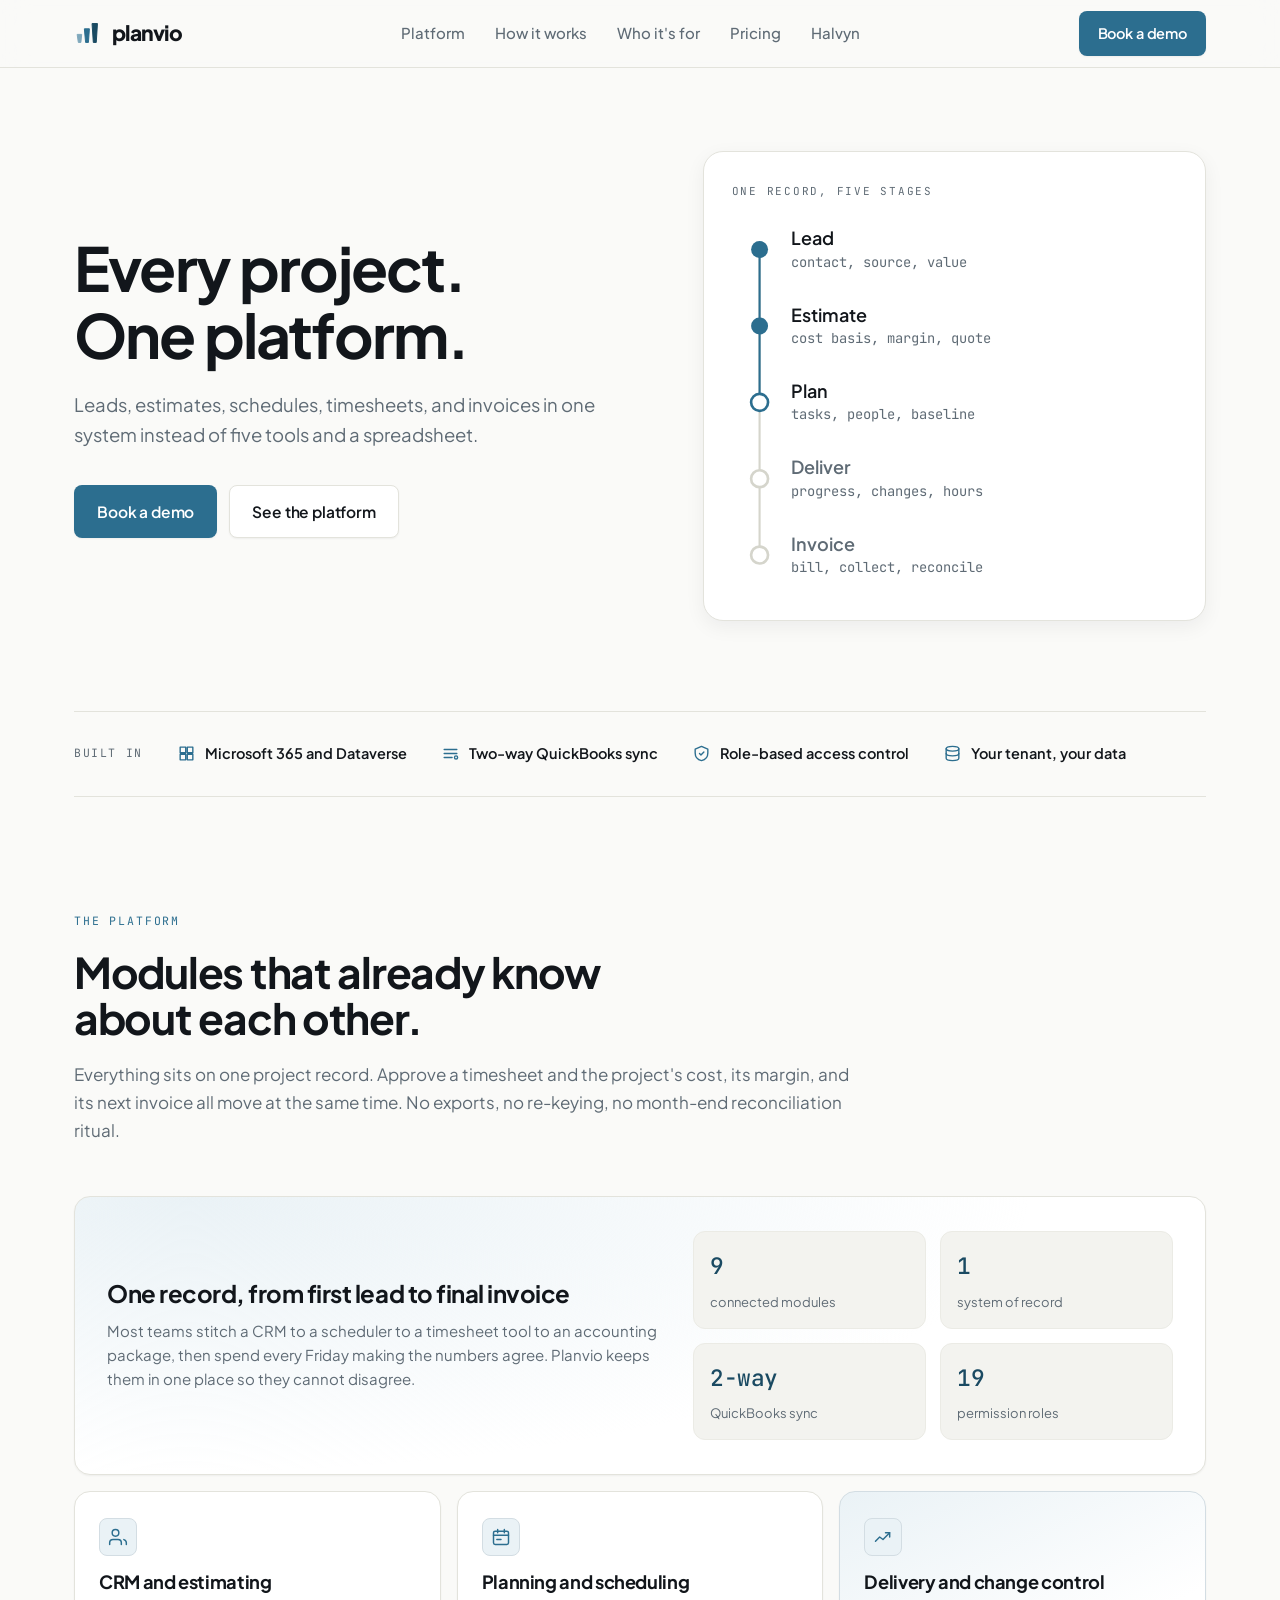
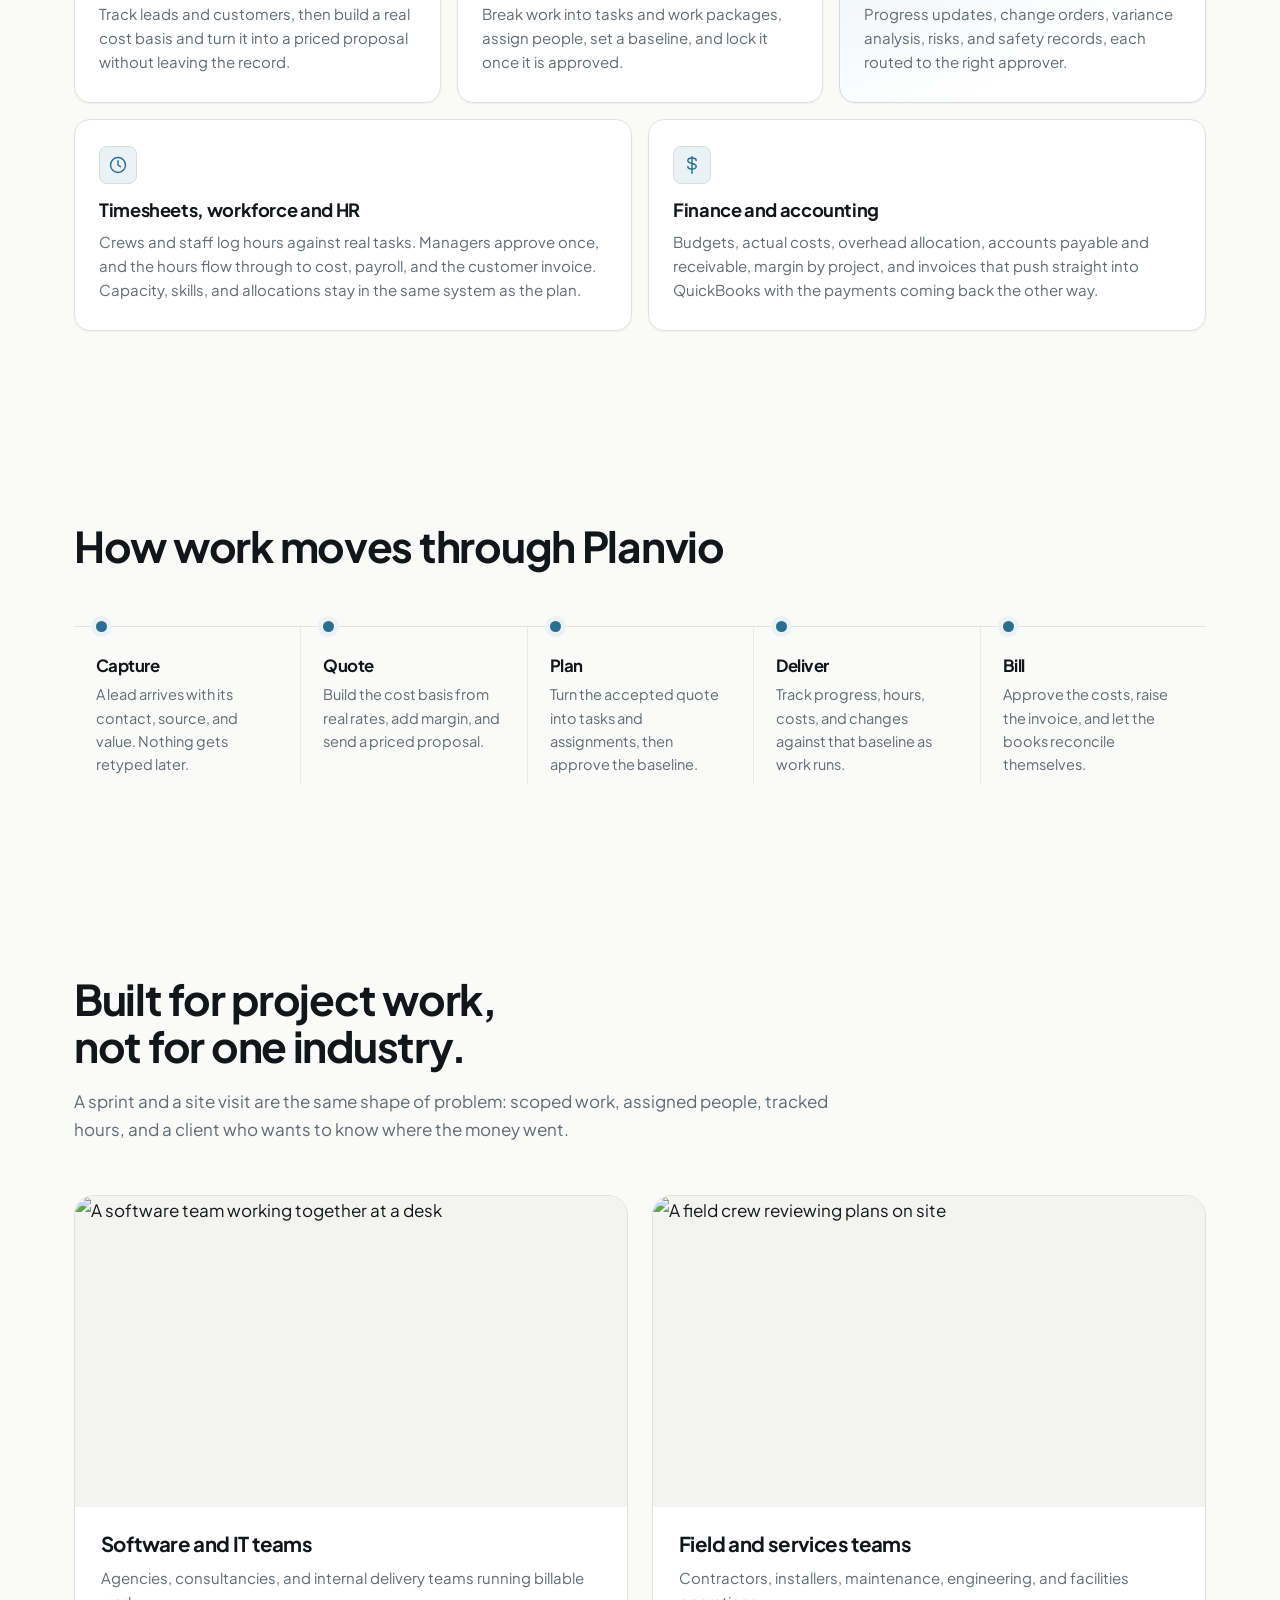
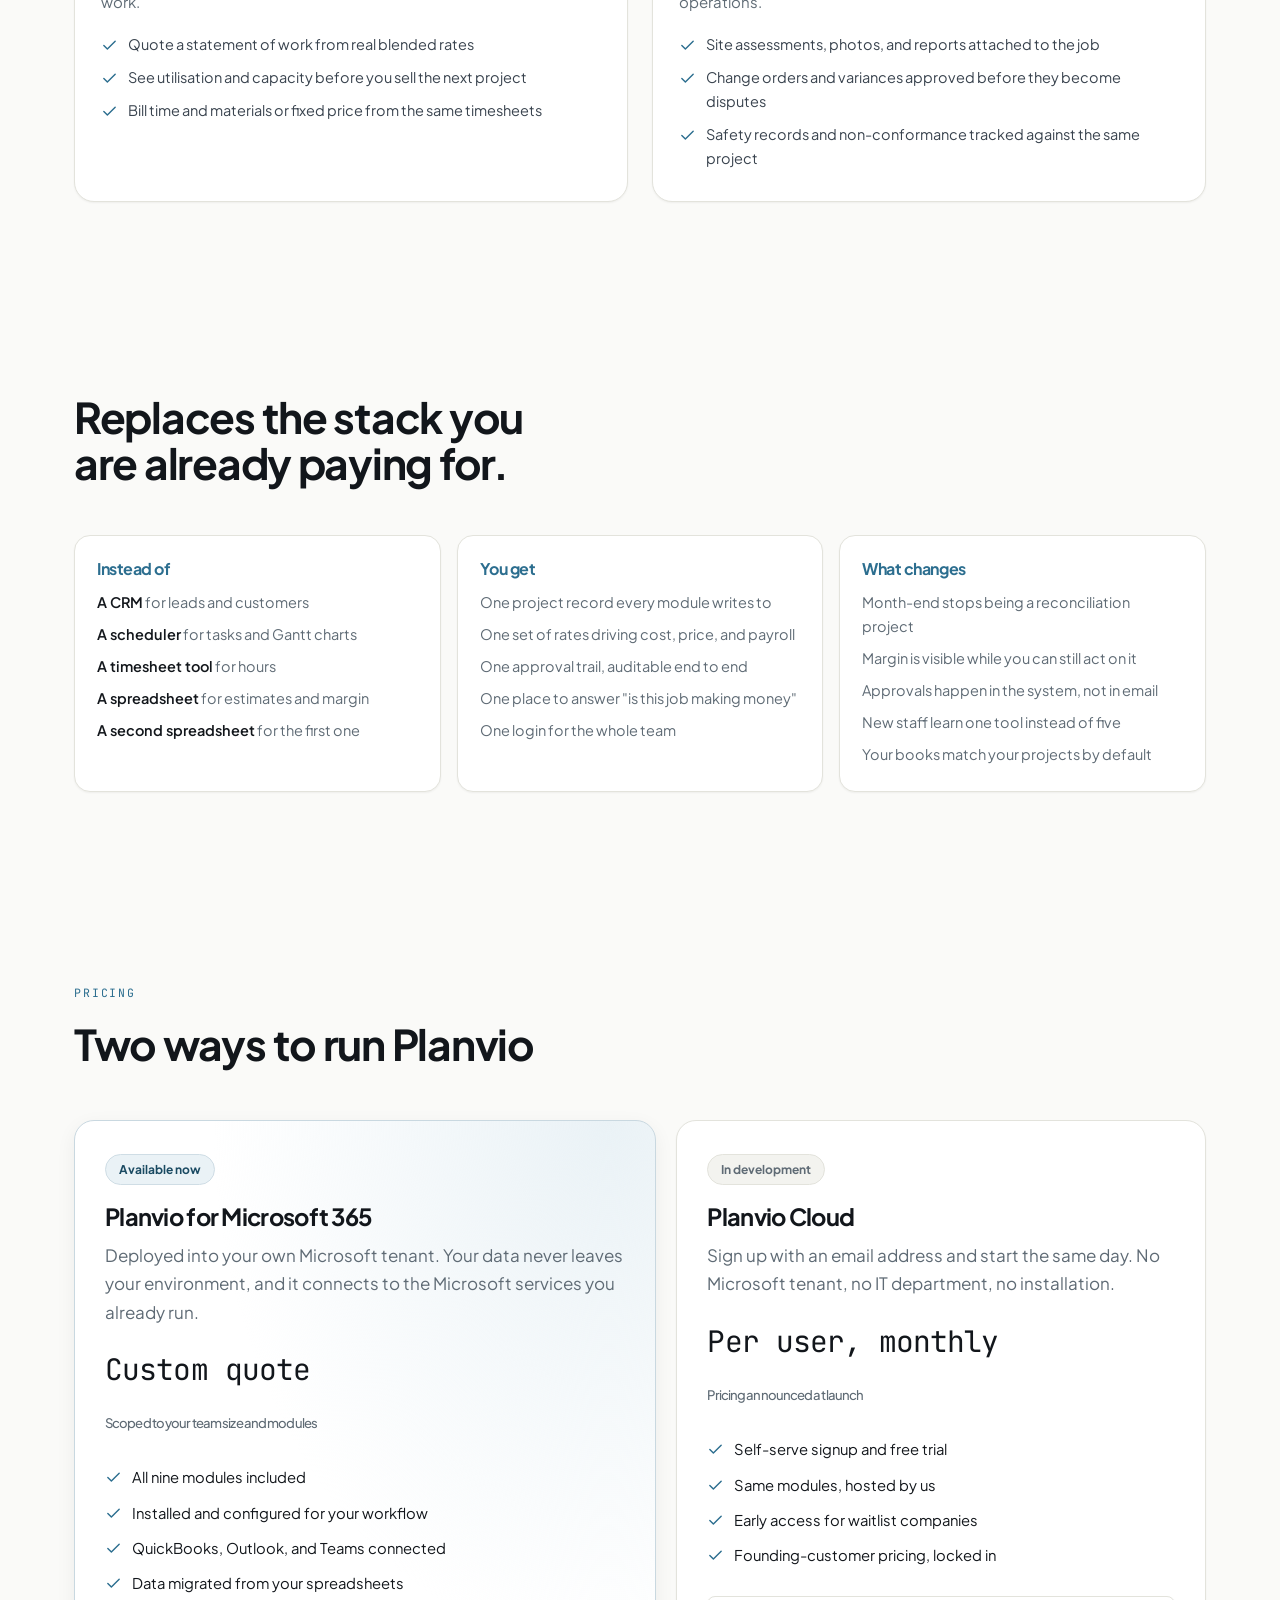
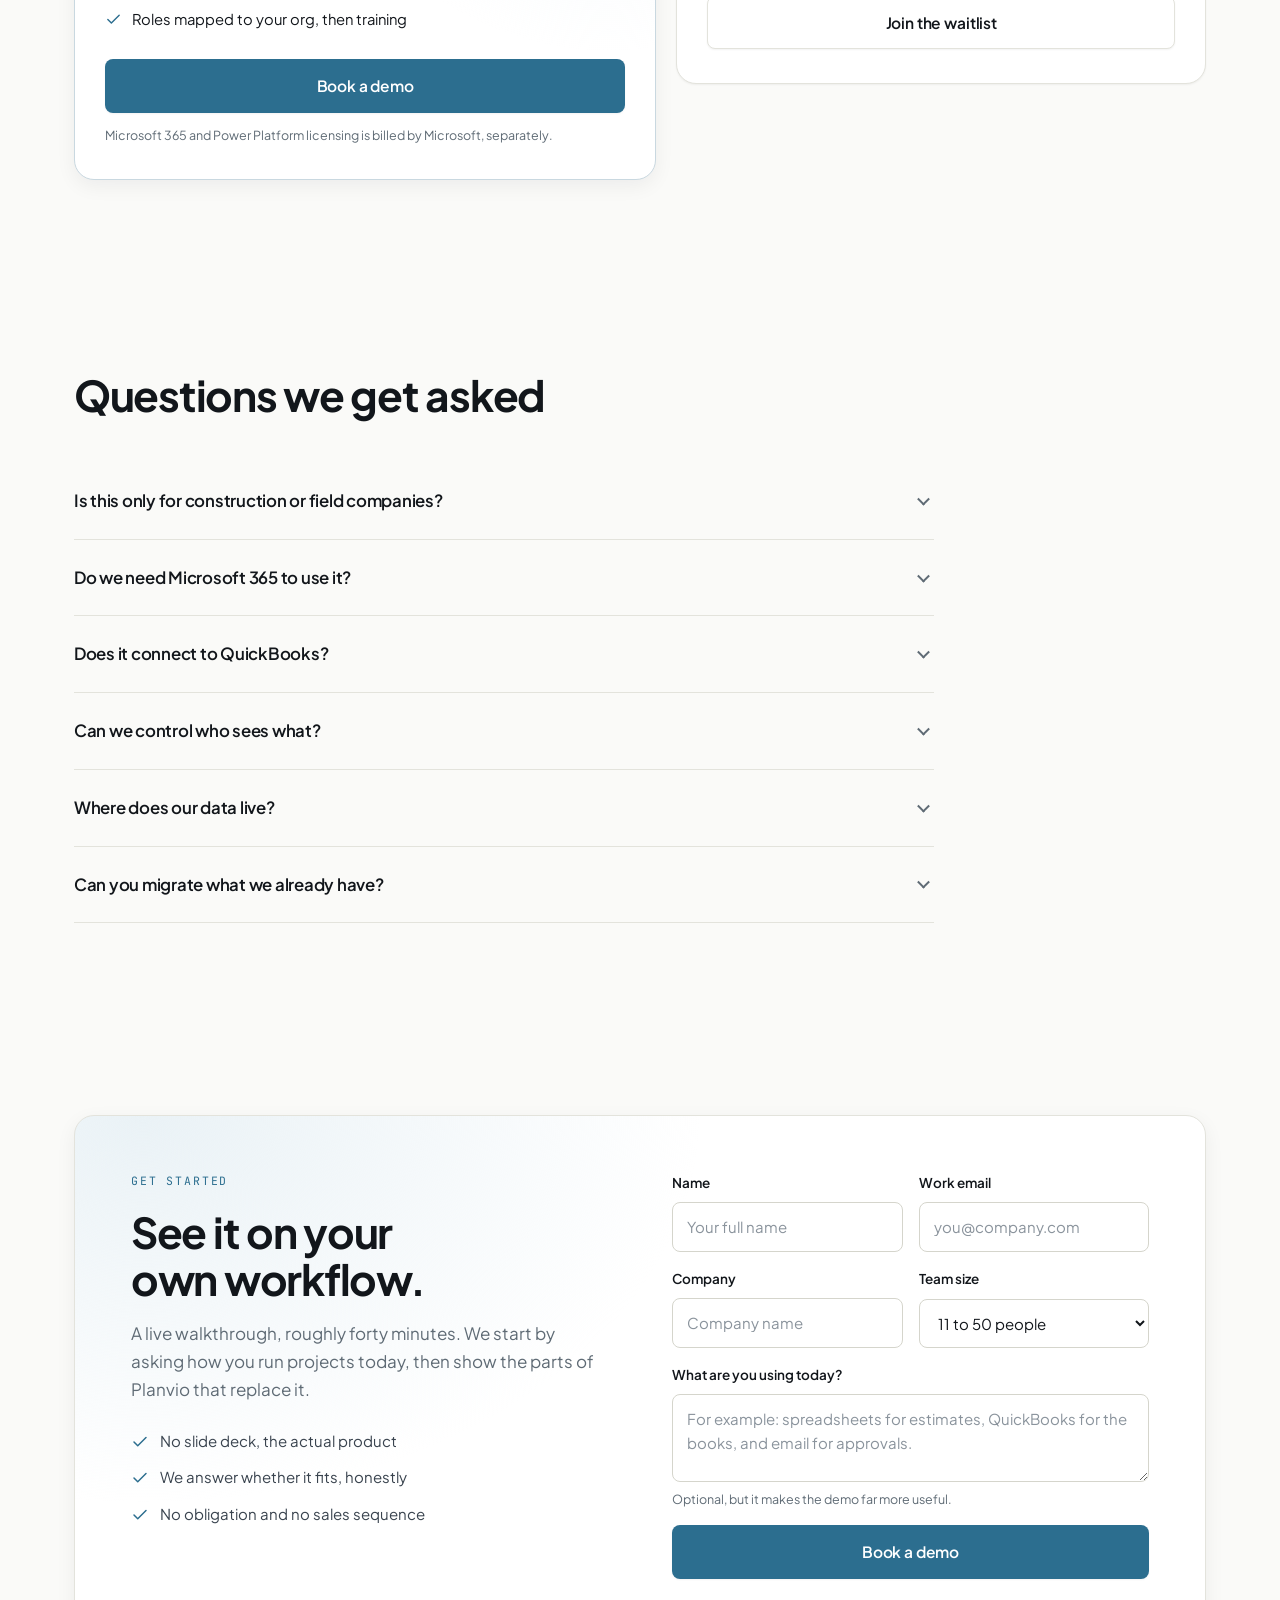
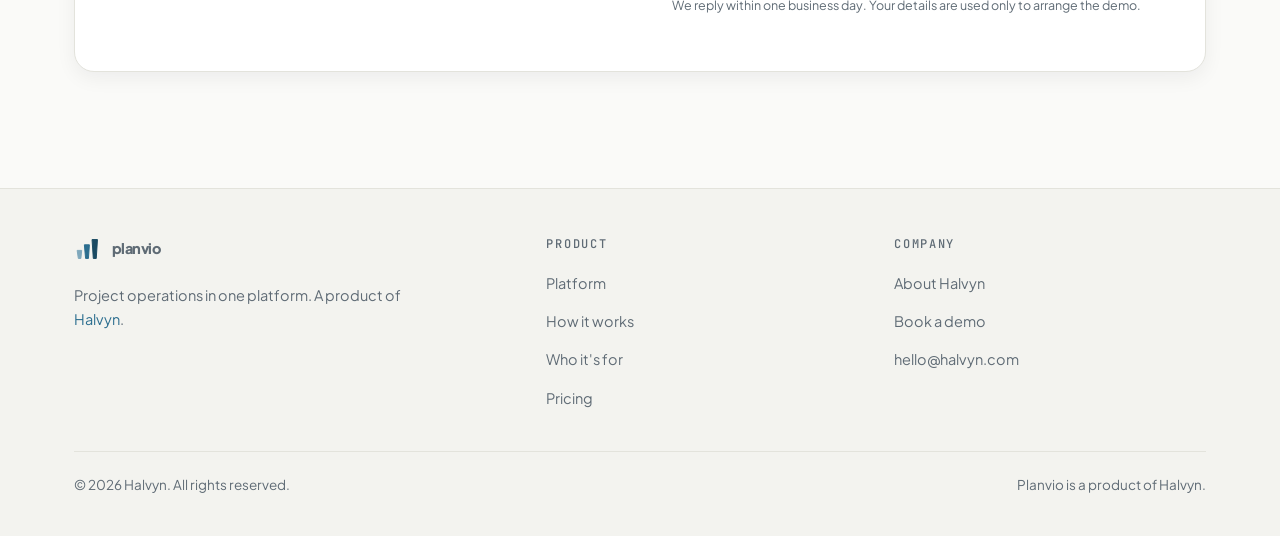
==== planvio.html @ 87e7e8c8 "Rebrand: light steel theme, abstract keystone marks, Halvyn as primary identity" ====
<!doctype html>
<html lang="en">
<head>
<meta charset="utf-8">
<meta name="viewport" content="width=device-width, initial-scale=1">
<title>Planvio | Every project. One platform.</title>
<meta name="description" content="Planvio puts leads, estimates, schedules, timesheets, and invoicing in one system. Built for project teams in any industry, IT and non-IT.">

<link rel="icon" type="image/svg+xml" href="assets/favicon-planvio.svg">
<meta name="theme-color" content="#FAFAF8">

<meta property="og:type" content="website">
<meta property="og:title" content="Planvio | Every project. One platform.">
<meta property="og:description" content="Leads, estimates, schedules, timesheets, and invoices in one system instead of five tools and a spreadsheet.">
<meta property="og:image" content="assets/mark.svg">
<meta name="twitter:card" content="summary_large_image">

<link rel="preconnect" href="https://fonts.googleapis.com">
<link rel="preconnect" href="https://fonts.gstatic.com" crossorigin>
<link href="https://fonts.googleapis.com/css2?family=Plus+Jakarta+Sans:wght@400;500;600;700;800&family=JetBrains+Mono:wght@400;500&display=swap" rel="stylesheet">
<link rel="stylesheet" href="styles.css">
</head>
<body>

<!-- ============================ header ============================ -->
<header class="header">
  <div class="shell header__inner">
    <a class="logo" href="#top">
      <img src="assets/mark.svg" alt="" width="30" height="30">
      planvio
    </a>
    <nav class="nav" aria-label="Main">
      <a href="#platform">Platform</a>
      <a href="#how">How it works</a>
      <a href="#who">Who it's for</a>
      <a href="#pricing">Pricing</a>
      <a href="index.html">Halvyn</a>
    </nav>
    <a class="btn btn--primary" href="#demo">Book a demo</a>
  </div>
</header>

<main id="top">

<!-- ============================ hero ============================ -->
<section class="shell hero">
  <div class="hero__grid">
    <div>
      <h1 class="h-display">Every project.<br>One platform.</h1>
      <p class="lede">Leads, estimates, schedules, timesheets, and invoices in one
        system instead of five tools and a spreadsheet.</p>
      <div class="hero__cta">
        <a class="btn btn--primary" href="#demo">Book a demo</a>
        <a class="btn btn--ghost" href="#platform">See the platform</a>
      </div>
    </div>

    <!-- Lifecycle diagram. This is a schematic of the product flow, not a
         screenshot. Replace with real product screenshots once the demo
         environment is seeded. -->
    <div class="diagram reveal">
      <p class="diagram__title">One record, five stages</p>
      <svg viewBox="0 0 420 340" width="100%" role="img"
           aria-label="A project record moving through five stages: lead, estimate, plan, deliver, and invoice.">
        <line x1="26" y1="26" x2="26" y2="314" stroke="#D5D5CC" stroke-width="2"/>
        <line x1="26" y1="26" x2="26" y2="170" stroke="#2C6E8F" stroke-width="2"/>

        <g font-family="'Plus Jakarta Sans', sans-serif">
          <!-- 1 -->
          <circle cx="26" cy="26" r="8" fill="#2C6E8F"/>
          <text x="56" y="22" fill="#12161B" font-size="17" font-weight="600">Lead</text>
          <text x="56" y="42" fill="#5F6B75" font-size="13" font-family="'JetBrains Mono', monospace">contact, source, value</text>
          <!-- 2 -->
          <circle cx="26" cy="98" r="8" fill="#2C6E8F"/>
          <text x="56" y="94" fill="#12161B" font-size="17" font-weight="600">Estimate</text>
          <text x="56" y="114" fill="#5F6B75" font-size="13" font-family="'JetBrains Mono', monospace">cost basis, margin, quote</text>
          <!-- 3 -->
          <circle cx="26" cy="170" r="8" fill="#FFFFFF" stroke="#2C6E8F" stroke-width="2.5"/>
          <text x="56" y="166" fill="#12161B" font-size="17" font-weight="600">Plan</text>
          <text x="56" y="186" fill="#5F6B75" font-size="13" font-family="'JetBrains Mono', monospace">tasks, people, baseline</text>
          <!-- 4 -->
          <circle cx="26" cy="242" r="8" fill="#FFFFFF" stroke="#D5D5CC" stroke-width="2.5"/>
          <text x="56" y="238" fill="#5F6B75" font-size="17" font-weight="600">Deliver</text>
          <text x="56" y="258" fill="#5F6B75" font-size="13" font-family="'JetBrains Mono', monospace">progress, changes, hours</text>
          <!-- 5 -->
          <circle cx="26" cy="314" r="8" fill="#FFFFFF" stroke="#D5D5CC" stroke-width="2.5"/>
          <text x="56" y="310" fill="#5F6B75" font-size="17" font-weight="600">Invoice</text>
          <text x="56" y="330" fill="#5F6B75" font-size="13" font-family="'JetBrains Mono', monospace">bill, collect, reconcile</text>
        </g>
      </svg>
    </div>
  </div>
</section>

<!-- ============================ capability strip ============================ -->
<div class="shell">
  <hr class="rule">
  <div class="proof">
    <span class="proof__label">Built in</span>
    <span class="proof__item">
      <svg viewBox="0 0 24 24" fill="none" stroke="currentColor" stroke-width="1.75" stroke-linecap="round" stroke-linejoin="round"><path d="M4 4h7v7H4zM13 4h7v7h-7zM4 13h7v7H4zM13 13h7v7h-7z"/></svg>
      Microsoft 365 and Dataverse
    </span>
    <span class="proof__item">
      <svg viewBox="0 0 24 24" fill="none" stroke="currentColor" stroke-width="1.75" stroke-linecap="round" stroke-linejoin="round"><path d="M4 7h16M4 12h16M4 17h10"/><circle cx="19" cy="17" r="2"/></svg>
      Two-way QuickBooks sync
    </span>
    <span class="proof__item">
      <svg viewBox="0 0 24 24" fill="none" stroke="currentColor" stroke-width="1.75" stroke-linecap="round" stroke-linejoin="round"><path d="M12 3l8 3.5v5c0 4.6-3.2 8.5-8 9.5-4.8-1-8-4.9-8-9.5v-5z"/><path d="M9.5 12l1.8 1.8L15 10"/></svg>
      Role-based access control
    </span>
    <span class="proof__item">
      <svg viewBox="0 0 24 24" fill="none" stroke="currentColor" stroke-width="1.75" stroke-linecap="round" stroke-linejoin="round"><ellipse cx="12" cy="6" rx="8" ry="3"/><path d="M4 6v6c0 1.7 3.6 3 8 3s8-1.3 8-3V6"/><path d="M4 12v6c0 1.7 3.6 3 8 3s8-1.3 8-3v-6"/></svg>
      Your tenant, your data
    </span>
  </div>
  <hr class="rule">
</div>

<!-- ============================ platform / bento ============================ -->
<section class="shell section" id="platform">
  <p class="eyebrow">The platform</p>
  <h2 class="h-section">Modules that already know<br>about each other.</h2>
  <p class="body-mute" style="margin-top:18px">
    Everything sits on one project record. Approve a timesheet and the project's
    cost, its margin, and its next invoice all move at the same time. No exports,
    no re-keying, no month-end reconciliation ritual.
  </p>

  <div class="bento">

    <article class="tile tile--lead reveal">
      <div>
        <h3 class="h-card" style="font-size:1.5rem">One record, from first lead to final invoice</h3>
        <p style="margin-top:12px">
          Most teams stitch a CRM to a scheduler to a timesheet tool to an
          accounting package, then spend every Friday making the numbers agree.
          Planvio keeps them in one place so they cannot disagree.
        </p>
      </div>
      <div class="tile__stats">
        <div class="stat"><b>9</b><span>connected modules</span></div>
        <div class="stat"><b>1</b><span>system of record</span></div>
        <div class="stat"><b>2-way</b><span>QuickBooks sync</span></div>
        <div class="stat"><b>19</b><span>permission roles</span></div>
      </div>
    </article>

    <article class="tile reveal">
      <div class="tile__icon">
        <svg viewBox="0 0 24 24" fill="none" stroke="currentColor" stroke-width="1.75" stroke-linecap="round" stroke-linejoin="round"><path d="M16 21v-2a4 4 0 00-4-4H6a4 4 0 00-4 4v2"/><circle cx="9" cy="7" r="4"/><path d="M22 21v-2a4 4 0 00-3-3.87"/></svg>
      </div>
      <h3 class="h-card">CRM and estimating</h3>
      <p>Track leads and customers, then build a real cost basis and turn it into
        a priced proposal without leaving the record.</p>
    </article>

    <article class="tile reveal">
      <div class="tile__icon">
        <svg viewBox="0 0 24 24" fill="none" stroke="currentColor" stroke-width="1.75" stroke-linecap="round" stroke-linejoin="round"><rect x="3" y="5" width="18" height="16" rx="2"/><path d="M3 10h18M8 3v4M16 3v4M7 15h5"/></svg>
      </div>
      <h3 class="h-card">Planning and scheduling</h3>
      <p>Break work into tasks and work packages, assign people, set a baseline,
        and lock it once it is approved.</p>
    </article>

    <article class="tile tile--accent reveal">
      <div class="tile__icon">
        <svg viewBox="0 0 24 24" fill="none" stroke="currentColor" stroke-width="1.75" stroke-linecap="round" stroke-linejoin="round"><path d="M3 17l5-5 4 3 8-8"/><path d="M15 7h5v5"/></svg>
      </div>
      <h3 class="h-card">Delivery and change control</h3>
      <p>Progress updates, change orders, variance analysis, risks, and safety
        records, each routed to the right approver.</p>
    </article>

    <article class="tile tile--wide reveal">
      <div class="tile__icon">
        <svg viewBox="0 0 24 24" fill="none" stroke="currentColor" stroke-width="1.75" stroke-linecap="round" stroke-linejoin="round"><circle cx="12" cy="12" r="9"/><path d="M12 7v5l3 2"/></svg>
      </div>
      <h3 class="h-card">Timesheets, workforce and HR</h3>
      <p>Crews and staff log hours against real tasks. Managers approve once, and
        the hours flow through to cost, payroll, and the customer invoice. Capacity,
        skills, and allocations stay in the same system as the plan.</p>
    </article>

    <article class="tile tile--wide reveal">
      <div class="tile__icon">
        <svg viewBox="0 0 24 24" fill="none" stroke="currentColor" stroke-width="1.75" stroke-linecap="round" stroke-linejoin="round"><path d="M12 2v20"/><path d="M17 6.5c0-2-2.2-3-5-3s-5 1-5 3.2c0 4.6 10 2.3 10 6.8 0 2.2-2.2 3.3-5 3.3s-5-1.1-5-3"/></svg>
      </div>
      <h3 class="h-card">Finance and accounting</h3>
      <p>Budgets, actual costs, overhead allocation, accounts payable and
        receivable, margin by project, and invoices that push straight into
        QuickBooks with the payments coming back the other way.</p>
    </article>

  </div>
</section>

<!-- ============================ how it works ============================ -->
<section class="shell section--tight" id="how">
  <h2 class="h-section">How work moves through Planvio</h2>
  <div class="flow">
    <div class="step reveal">
      <span class="step__dot"></span>
      <h3>Capture</h3>
      <p>A lead arrives with its contact, source, and value. Nothing gets retyped later.</p>
    </div>
    <div class="step reveal">
      <span class="step__dot"></span>
      <h3>Quote</h3>
      <p>Build the cost basis from real rates, add margin, and send a priced proposal.</p>
    </div>
    <div class="step reveal">
      <span class="step__dot"></span>
      <h3>Plan</h3>
      <p>Turn the accepted quote into tasks and assignments, then approve the baseline.</p>
    </div>
    <div class="step reveal">
      <span class="step__dot"></span>
      <h3>Deliver</h3>
      <p>Track progress, hours, costs, and changes against that baseline as work runs.</p>
    </div>
    <div class="step reveal">
      <span class="step__dot"></span>
      <h3>Bill</h3>
      <p>Approve the costs, raise the invoice, and let the books reconcile themselves.</p>
    </div>
  </div>
</section>

<!-- ============================ who it's for ============================ -->
<section class="shell section" id="who">
  <h2 class="h-section">Built for project work,<br>not for one industry.</h2>
  <p class="body-mute" style="margin-top:18px">
    A sprint and a site visit are the same shape of problem: scoped work, assigned
    people, tracked hours, and a client who wants to know where the money went.
  </p>

  <div class="audience">
    <article class="aud reveal">
      <div class="aud__media">
        <img src="https://picsum.photos/seed/planvio-software-team-desk/960/540"
             alt="A software team working together at a desk" loading="lazy" width="960" height="540">
      </div>
      <div class="aud__body">
        <h3>Software and IT teams</h3>
        <p>Agencies, consultancies, and internal delivery teams running billable work.</p>
        <ul>
          <li><svg viewBox="0 0 24 24" fill="none" stroke="currentColor" stroke-width="2" stroke-linecap="round" stroke-linejoin="round"><path d="M20 6L9 17l-5-5"/></svg>Quote a statement of work from real blended rates</li>
          <li><svg viewBox="0 0 24 24" fill="none" stroke="currentColor" stroke-width="2" stroke-linecap="round" stroke-linejoin="round"><path d="M20 6L9 17l-5-5"/></svg>See utilisation and capacity before you sell the next project</li>
          <li><svg viewBox="0 0 24 24" fill="none" stroke="currentColor" stroke-width="2" stroke-linecap="round" stroke-linejoin="round"><path d="M20 6L9 17l-5-5"/></svg>Bill time and materials or fixed price from the same timesheets</li>
        </ul>
      </div>
    </article>

    <article class="aud reveal">
      <div class="aud__media">
        <img src="https://picsum.photos/seed/planvio-field-crew-site-plans/960/540"
             alt="A field crew reviewing plans on site" loading="lazy" width="960" height="540">
      </div>
      <div class="aud__body">
        <h3>Field and services teams</h3>
        <p>Contractors, installers, maintenance, engineering, and facilities operations.</p>
        <ul>
          <li><svg viewBox="0 0 24 24" fill="none" stroke="currentColor" stroke-width="2" stroke-linecap="round" stroke-linejoin="round"><path d="M20 6L9 17l-5-5"/></svg>Site assessments, photos, and reports attached to the job</li>
          <li><svg viewBox="0 0 24 24" fill="none" stroke="currentColor" stroke-width="2" stroke-linecap="round" stroke-linejoin="round"><path d="M20 6L9 17l-5-5"/></svg>Change orders and variances approved before they become disputes</li>
          <li><svg viewBox="0 0 24 24" fill="none" stroke="currentColor" stroke-width="2" stroke-linecap="round" stroke-linejoin="round"><path d="M20 6L9 17l-5-5"/></svg>Safety records and non-conformance tracked against the same project</li>
        </ul>
      </div>
    </article>
  </div>
</section>

<!-- ============================ replaces ============================ -->
<section class="shell section--tight">
  <h2 class="h-section">Replaces the stack you<br>are already paying for.</h2>
  <div class="replaces">
    <article class="repl reveal">
      <h3>Instead of</h3>
      <ul>
        <li><strong>A CRM</strong> for leads and customers</li>
        <li><strong>A scheduler</strong> for tasks and Gantt charts</li>
        <li><strong>A timesheet tool</strong> for hours</li>
        <li><strong>A spreadsheet</strong> for estimates and margin</li>
        <li><strong>A second spreadsheet</strong> for the first one</li>
      </ul>
    </article>
    <article class="repl reveal">
      <h3>You get</h3>
      <ul>
        <li>One project record every module writes to</li>
        <li>One set of rates driving cost, price, and payroll</li>
        <li>One approval trail, auditable end to end</li>
        <li>One place to answer "is this job making money"</li>
        <li>One login for the whole team</li>
      </ul>
    </article>
    <article class="repl reveal">
      <h3>What changes</h3>
      <ul>
        <li>Month-end stops being a reconciliation project</li>
        <li>Margin is visible while you can still act on it</li>
        <li>Approvals happen in the system, not in email</li>
        <li>New staff learn one tool instead of five</li>
        <li>Your books match your projects by default</li>
      </ul>
    </article>
  </div>
</section>

<!-- ============================ pricing ============================ -->
<section class="shell section" id="pricing">
  <p class="eyebrow">Pricing</p>
  <h2 class="h-section">Two ways to run Planvio</h2>

  <div class="plans">
    <article class="plan plan--feature reveal">
      <span class="plan__chip">Available now</span>
      <h3>Planvio for Microsoft 365</h3>
      <p class="body-mute">Deployed into your own Microsoft tenant. Your data never
        leaves your environment, and it connects to the Microsoft services you
        already run.</p>
      <!-- TODO pricing: replace "Custom quote" with a real number once you have
           set implementation and support pricing. A visible price signal
           measurably increases demo bookings for B2B software. -->
      <p class="plan__price">Custom quote<br><small>Scoped to your team size and modules</small></p>
      <ul>
        <li><svg viewBox="0 0 24 24" fill="none" stroke="currentColor" stroke-width="2" stroke-linecap="round" stroke-linejoin="round"><path d="M20 6L9 17l-5-5"/></svg>All nine modules included</li>
        <li><svg viewBox="0 0 24 24" fill="none" stroke="currentColor" stroke-width="2" stroke-linecap="round" stroke-linejoin="round"><path d="M20 6L9 17l-5-5"/></svg>Installed and configured for your workflow</li>
        <li><svg viewBox="0 0 24 24" fill="none" stroke="currentColor" stroke-width="2" stroke-linecap="round" stroke-linejoin="round"><path d="M20 6L9 17l-5-5"/></svg>QuickBooks, Outlook, and Teams connected</li>
        <li><svg viewBox="0 0 24 24" fill="none" stroke="currentColor" stroke-width="2" stroke-linecap="round" stroke-linejoin="round"><path d="M20 6L9 17l-5-5"/></svg>Data migrated from your spreadsheets</li>
        <li><svg viewBox="0 0 24 24" fill="none" stroke="currentColor" stroke-width="2" stroke-linecap="round" stroke-linejoin="round"><path d="M20 6L9 17l-5-5"/></svg>Roles mapped to your org, then training</li>
      </ul>
      <a class="btn btn--primary btn--block" href="#demo">Book a demo</a>
      <p class="form__note" style="margin-top:12px">Microsoft 365 and Power Platform
        licensing is billed by Microsoft, separately.</p>
    </article>

    <article class="plan reveal">
      <span class="plan__chip plan__chip--quiet">In development</span>
      <h3>Planvio Cloud</h3>
      <p class="body-mute">Sign up with an email address and start the same day. No
        Microsoft tenant, no IT department, no installation.</p>
      <p class="plan__price">Per user, monthly<br><small>Pricing announced at launch</small></p>
      <ul>
        <li><svg viewBox="0 0 24 24" fill="none" stroke="currentColor" stroke-width="2" stroke-linecap="round" stroke-linejoin="round"><path d="M20 6L9 17l-5-5"/></svg>Self-serve signup and free trial</li>
        <li><svg viewBox="0 0 24 24" fill="none" stroke="currentColor" stroke-width="2" stroke-linecap="round" stroke-linejoin="round"><path d="M20 6L9 17l-5-5"/></svg>Same modules, hosted by us</li>
        <li><svg viewBox="0 0 24 24" fill="none" stroke="currentColor" stroke-width="2" stroke-linecap="round" stroke-linejoin="round"><path d="M20 6L9 17l-5-5"/></svg>Early access for waitlist companies</li>
        <li><svg viewBox="0 0 24 24" fill="none" stroke="currentColor" stroke-width="2" stroke-linecap="round" stroke-linejoin="round"><path d="M20 6L9 17l-5-5"/></svg>Founding-customer pricing, locked in</li>
      </ul>
      <a class="btn btn--ghost btn--block" href="#demo">Join the waitlist</a>
    </article>
  </div>
</section>

<!-- ============================ faq ============================ -->
<section class="shell section--tight">
  <h2 class="h-section">Questions we get asked</h2>
  <div class="faq">
    <details>
      <summary>Is this only for construction or field companies?</summary>
      <p>No. Planvio was built to handle the hardest version of project work,
        which happens to involve crews, site records, and heavy cost tracking. That
        same structure fits software delivery, consulting, engineering, events,
        and manufacturing. You switch off the modules you do not need.</p>
    </details>
    <details>
      <summary>Do we need Microsoft 365 to use it?</summary>
      <p>For the edition available today, yes. Planvio runs on the Microsoft Power
        Platform, so each customer needs a Microsoft tenant and Power Platform
        licensing, which is billed by Microsoft. Planvio Cloud removes that
        requirement and is in development. Join the waitlist and we will price it
        for you first.</p>
    </details>
    <details>
      <summary>Does it connect to QuickBooks?</summary>
      <p>Yes, in both directions. Estimates, bills, and invoices push from Planvio
        into QuickBooks, and payment status, vendors, and customers come back. Hours
        can also be pushed to QuickBooks Time for payroll.</p>
    </details>
    <details>
      <summary>Can we control who sees what?</summary>
      <p>Yes. Access is controlled by a role matrix covering every screen and
        action, with nineteen role types out of the box and the ability to scope a
        user to only the projects they are assigned to. You can edit the matrix
        yourself, and preview the app as any role to check it.</p>
    </details>
    <details>
      <summary>Where does our data live?</summary>
      <p>In your own Microsoft Dataverse environment, inside your tenant, under
        your existing security and compliance settings. We do not hold a copy.</p>
    </details>
    <details>
      <summary>Can you migrate what we already have?</summary>
      <p>Yes. Projects, contacts, rates, and historical costs can be imported from
        spreadsheets, Smartsheet, or QuickBooks as part of setup. That import is
        usually the first thing we do, because a demo on your own data is far more
        convincing than a demo on ours.</p>
    </details>
  </div>
</section>

<!-- ============================ demo ============================ -->
<section class="shell section" id="demo">
  <div class="demo">
    <div>
      <p class="eyebrow">Get started</p>
      <h2 class="h-section">See it on your<br>own workflow.</h2>
      <p class="body-mute" style="margin-top:16px">
        A live walkthrough, roughly forty minutes. We start by asking how you run
        projects today, then show the parts of Planvio that replace it.
      </p>
      <ul class="demo__points">
        <li><svg viewBox="0 0 24 24" fill="none" stroke="currentColor" stroke-width="2" stroke-linecap="round" stroke-linejoin="round"><path d="M20 6L9 17l-5-5"/></svg>No slide deck, the actual product</li>
        <li><svg viewBox="0 0 24 24" fill="none" stroke="currentColor" stroke-width="2" stroke-linecap="round" stroke-linejoin="round"><path d="M20 6L9 17l-5-5"/></svg>We answer whether it fits, honestly</li>
        <li><svg viewBox="0 0 24 24" fill="none" stroke="currentColor" stroke-width="2" stroke-linecap="round" stroke-linejoin="round"><path d="M20 6L9 17l-5-5"/></svg>No obligation and no sales sequence</li>
      </ul>
    </div>

    <form class="form" id="demo-form" novalidate>
      <div class="form__row">
        <div class="field">
          <label for="f-name">Name</label>
          <input id="f-name" name="name" type="text" autocomplete="name" placeholder="Your full name" required>
          <span class="field__error">Please enter your name.</span>
        </div>
        <div class="field">
          <label for="f-email">Work email</label>
          <input id="f-email" name="email" type="email" autocomplete="email" placeholder="you@company.com" required>
          <span class="field__error">Please enter a valid work email.</span>
        </div>
      </div>

      <div class="form__row">
        <div class="field">
          <label for="f-company">Company</label>
          <input id="f-company" name="company" type="text" autocomplete="organization" placeholder="Company name" required>
          <span class="field__error">Please enter your company.</span>
        </div>
        <div class="field">
          <label for="f-size">Team size</label>
          <select id="f-size" name="teamSize">
            <option value="1-10">1 to 10 people</option>
            <option value="11-50" selected>11 to 50 people</option>
            <option value="51-200">51 to 200 people</option>
            <option value="200+">More than 200</option>
          </select>
        </div>
      </div>

      <div class="field">
        <label for="f-stack">What are you using today?</label>
        <textarea id="f-stack" name="stack" placeholder="For example: spreadsheets for estimates, QuickBooks for the books, and email for approvals."></textarea>
        <span class="hint">Optional, but it makes the demo far more useful.</span>
      </div>

      <div class="form__status" id="form-status" role="status" aria-live="polite"></div>

      <button class="btn btn--primary btn--block" type="submit" id="form-submit">Book a demo</button>
      <p class="form__note">We reply within one business day. Your details are used
        only to arrange the demo.</p>
    </form>
  </div>
</section>

</main>

<!-- ============================ footer ============================ -->
<footer class="footer">
  <div class="shell">
    <div class="footer__grid">
      <div>
        <a class="logo" href="#top">
          <img src="assets/mark.svg" alt="" width="30" height="30">
          planvio
        </a>
        <p class="body-mute" style="margin-top:14px;font-size:14.5px;max-width:34ch">
          Project operations in one platform. A product of
          <a href="index.html" style="color:var(--accent);text-decoration:none">Halvyn</a>.
        </p>
      </div>
      <div>
        <h4>Product</h4>
        <ul>
          <li><a href="#platform">Platform</a></li>
          <li><a href="#how">How it works</a></li>
          <li><a href="#who">Who it's for</a></li>
          <li><a href="#pricing">Pricing</a></li>
        </ul>
      </div>
      <div>
        <h4>Company</h4>
        <ul>
          <li><a href="index.html">About Halvyn</a></li>
          <li><a href="#demo">Book a demo</a></li>
          <!-- TODO: replace with your real contact address once the domain is live -->
          <li><a href="mailto:hello@halvyn.com">hello@halvyn.com</a></li>
        </ul>
      </div>
    </div>
    <div class="footer__bottom">
      <span>&copy; 2026 Halvyn. All rights reserved.</span>
      <span>Planvio is a product of Halvyn.</span>
    </div>
  </div>
</footer>

<script>
/* ---------------------------------------------------------------------------
   1. Scroll reveal. IntersectionObserver, never a scroll listener.
      Skipped entirely when the visitor prefers reduced motion.
   ------------------------------------------------------------------------ */
(function () {
  var reduce = window.matchMedia('(prefers-reduced-motion: reduce)').matches;
  var items = document.querySelectorAll('.reveal');
  if (reduce || !('IntersectionObserver' in window)) {
    items.forEach(function (el) { el.classList.add('is-in'); });
    return;
  }
  var io = new IntersectionObserver(function (entries) {
    entries.forEach(function (entry) {
      if (!entry.isIntersecting) return;
      entry.target.classList.add('is-in');
      io.unobserve(entry.target);
    });
  }, { threshold: 0.15, rootMargin: '0px 0px -40px 0px' });
  items.forEach(function (el) { io.observe(el); });
})();

/* ---------------------------------------------------------------------------
   2. Demo request form.

   ENDPOINT: set this to where the lead should go. Two good options:
     a) Your existing Power Automate "Planvio Lead" HTTP trigger URL.
     b) A free form relay such as https://formspree.io/f/xxxxxxx

   While ENDPOINT is empty the form falls back to opening the visitor's email
   client with the details pre-filled, so the page still works today.
   ------------------------------------------------------------------------ */
(function () {
  var ENDPOINT = '';
  var FALLBACK_EMAIL = 'hello@halvyn.com';

  var form   = document.getElementById('demo-form');
  var status = document.getElementById('form-status');
  var button = document.getElementById('form-submit');
  if (!form) return;

  function setInvalid(input, bad) {
    input.closest('.field').classList.toggle('is-invalid', bad);
  }

  function validate() {
    var ok = true;
    ['f-name', 'f-company'].forEach(function (id) {
      var el = document.getElementById(id);
      var bad = el.value.trim() === '';
      setInvalid(el, bad);
      if (bad) ok = false;
    });
    var email = document.getElementById('f-email');
    var badEmail = !/^[^\s@]+@[^\s@]+\.[^\s@]{2,}$/.test(email.value.trim());
    setInvalid(email, badEmail);
    if (badEmail) ok = false;
    return ok;
  }

  function show(kind, message) {
    status.className = 'form__status ' + (kind === 'ok' ? 'is-ok' : 'is-err');
    status.textContent = message;
  }

  function busy(on) {
    button.disabled = on;
    button.innerHTML = on
      ? '<span class="spinner" aria-hidden="true"></span> Sending'
      : 'Book a demo';
  }

  form.addEventListener('submit', function (event) {
    event.preventDefault();
    status.className = 'form__status';

    if (!validate()) {
      show('err', 'Please fix the highlighted fields and try again.');
      return;
    }

    var payload = {
      name:     document.getElementById('f-name').value.trim(),
      email:    document.getElementById('f-email').value.trim(),
      company:  document.getElementById('f-company').value.trim(),
      teamSize: document.getElementById('f-size').value,
      stack:    document.getElementById('f-stack').value.trim(),
      source:   'planvio-site'
    };

    if (!ENDPOINT) {
      var body =
        'Name: ' + payload.name + '\n' +
        'Email: ' + payload.email + '\n' +
        'Company: ' + payload.company + '\n' +
        'Team size: ' + payload.teamSize + '\n\n' +
        'Currently using:\n' + (payload.stack || 'Not provided');
      window.location.href = 'mailto:' + FALLBACK_EMAIL +
        '?subject=' + encodeURIComponent('Demo request: ' + payload.company) +
        '&body=' + encodeURIComponent(body);
      show('ok', 'Opening your email client so you can send the request.');
      return;
    }

    busy(true);
    fetch(ENDPOINT, {
      method: 'POST',
      headers: { 'Content-Type': 'application/json', 'Accept': 'application/json' },
      body: JSON.stringify(payload)
    })
      .then(function (response) {
        if (!response.ok) throw new Error('Request failed');
        form.reset();
        show('ok', 'Thanks. We will be in touch within one business day.');
      })
      .catch(function () {
        show('err', 'Something went wrong. Please email ' + FALLBACK_EMAIL + ' instead.');
      })
      .finally(function () { busy(false); });
  });
})();
</script>

</body>
</html>
---- styles.css ----
/* ==========================================================================
   Halvyn / Planvio site
   Single LIGHT theme. One accent (steel blue). See BRAND.md for the palette.

   Radius rule (applied everywhere, no exceptions):
     chips / pills .......... 999px
     buttons, inputs ........ 8px
     panels, cards .......... 16px
     large media frames ..... 20px
   ========================================================================== */

:root {
  color-scheme: light;

  --paper:       #FAFAF8;
  --surface:     #FFFFFF;
  --surface-2:   #F3F3EF;
  --surface-3:   #ECECE6;
  --line:        #E3E3DC;
  --line-soft:   #EBEBE5;
  --text:        #12161B;
  --text-mid:    #39434E;
  --text-mute:   #5F6B75;
  --accent:      #2C6E8F;
  --accent-deep: #1A4A62;
  --accent-wash: #EAF2F6;
  --on-accent:   #FFFFFF;
  --danger:      #A8262C;

  --shadow-sm: 0 1px 2px rgba(18, 22, 27, .05);
  --shadow:    0 6px 20px rgba(18, 22, 27, .06);
  --shadow-lg: 0 18px 46px rgba(18, 22, 27, .09);

  --r-pill: 999px;
  --r-btn:  8px;
  --r-card: 16px;
  --r-media: 20px;

  --shell: 1180px;
  --ease: cubic-bezier(0.16, 1, 0.3, 1);

  --font: "Plus Jakarta Sans", ui-sans-serif, system-ui, -apple-system, "Segoe UI", sans-serif;
  --mono: "JetBrains Mono", ui-monospace, "SF Mono", Menlo, monospace;
}

*, *::before, *::after { box-sizing: border-box; }

html { scroll-behavior: smooth; }
@media (prefers-reduced-motion: reduce) { html { scroll-behavior: auto; } }

body {
  margin: 0;
  background: var(--paper);
  color: var(--text);
  font-family: var(--font);
  font-size: 17px;
  line-height: 1.65;
  -webkit-font-smoothing: antialiased;
  overflow-x: hidden;
}

h1, h2, h3 { margin: 0; letter-spacing: -0.03em; line-height: 1.1; font-weight: 700; }
p { margin: 0; }
a { color: inherit; }
img, svg { max-width: 100%; }

.shell {
  width: 100%;
  max-width: var(--shell);
  margin-inline: auto;
  padding-inline: 24px;
}

.section { padding-block: clamp(72px, 9vw, 124px); }
.section--tight { padding-block: clamp(56px, 6vw, 88px); }

.rule { border: 0; border-top: 1px solid var(--line); margin: 0; }

/* ---------- type ---------- */

.eyebrow {
  font-family: var(--mono);
  font-size: 11.5px;
  letter-spacing: 0.16em;
  text-transform: uppercase;
  color: var(--accent);
  margin-bottom: 18px;
}

.h-display { font-size: clamp(2.3rem, 5vw, 3.8rem); }
.h-section { font-size: clamp(1.85rem, 3.5vw, 2.65rem); }
.h-card    { font-size: 1.14rem; font-weight: 700; letter-spacing: -0.02em; }

.lede {
  color: var(--text-mute);
  font-size: clamp(1.02rem, 1.5vw, 1.16rem);
  max-width: 56ch;
}

.body-mute { color: var(--text-mute); max-width: 65ch; }

.num { font-family: var(--mono); font-variant-numeric: tabular-nums; }

/* ---------- buttons ---------- */

.btn {
  display: inline-flex;
  align-items: center;
  justify-content: center;
  gap: 8px;
  white-space: nowrap;
  padding: 13px 22px;
  border-radius: var(--r-btn);
  border: 1px solid transparent;
  font: inherit;
  font-size: 15.5px;
  font-weight: 600;
  letter-spacing: -0.01em;
  text-decoration: none;
  cursor: pointer;
  transition: background-color .18s var(--ease), border-color .18s var(--ease),
              transform .12s var(--ease), box-shadow .18s var(--ease);
}
.btn:active { transform: translateY(1px); }

.btn--primary {
  background: var(--accent);
  color: var(--on-accent);
  box-shadow: var(--shadow-sm);
}
.btn--primary:hover { background: var(--accent-deep); }

.btn--ghost {
  background: var(--surface);
  color: var(--text);
  border-color: var(--line);
  box-shadow: var(--shadow-sm);
}
.btn--ghost:hover { background: var(--surface-2); border-color: #D2D2C9; }

.btn--block { width: 100%; }

:where(a, button, input, textarea, select, summary):focus-visible {
  outline: 2px solid var(--accent);
  outline-offset: 3px;
  border-radius: 6px;
}

/* ---------- header ---------- */

.header {
  position: sticky;
  top: 0;
  z-index: 40;
  height: 68px;
  display: flex;
  align-items: center;
  background: rgba(250, 250, 248, 0.86);
  backdrop-filter: blur(14px);
  -webkit-backdrop-filter: blur(14px);
  border-bottom: 1px solid var(--line);
}
.header__inner {
  display: flex;
  align-items: center;
  justify-content: space-between;
  gap: 24px;
}

.logo {
  display: inline-flex;
  align-items: center;
  gap: 10px;
  text-decoration: none;
  font-weight: 800;
  font-size: 21px;
  letter-spacing: -0.035em;
  color: var(--text);
}
.logo img { width: 28px; height: 28px; display: block; }

.nav { display: flex; align-items: center; gap: 30px; }
.nav a {
  text-decoration: none;
  font-size: 15px;
  font-weight: 500;
  color: var(--text-mute);
  transition: color .18s var(--ease);
}
.nav a:hover { color: var(--text); }

.header .btn { padding: 10px 18px; font-size: 14.5px; }

@media (max-width: 900px) {
  .nav { display: none; }
}

/* ---------- hero ---------- */

.hero { padding-top: clamp(52px, 6.5vw, 88px); padding-bottom: clamp(56px, 7vw, 92px); }

.hero__grid {
  display: grid;
  grid-template-columns: 1.05fr 0.95fr;
  gap: clamp(40px, 6vw, 72px);
  align-items: center;
}

.hero h1 { max-width: 15ch; }
.hero .lede { margin-top: 22px; }
.hero__cta { display: flex; flex-wrap: wrap; gap: 12px; margin-top: 34px; }

/* honest schematic, not a product screenshot */
.diagram {
  background: var(--surface);
  border: 1px solid var(--line);
  border-radius: var(--r-media);
  padding: 30px 28px;
  box-shadow: var(--shadow);
}
.diagram__title {
  font-family: var(--mono);
  font-size: 11px;
  letter-spacing: 0.16em;
  text-transform: uppercase;
  color: var(--text-mute);
  margin-bottom: 22px;
}

@media (max-width: 940px) {
  .hero__grid { grid-template-columns: 1fr; }
  .hero h1 { max-width: 100%; }
}

/* ---------- capability strip ---------- */

.proof {
  display: flex;
  flex-wrap: wrap;
  align-items: center;
  gap: 14px 34px;
  padding-block: 30px;
}
.proof__label {
  font-family: var(--mono);
  font-size: 11.5px;
  letter-spacing: 0.14em;
  text-transform: uppercase;
  color: var(--text-mute);
}
.proof__item {
  display: inline-flex;
  align-items: center;
  gap: 9px;
  font-size: 14.5px;
  font-weight: 600;
  color: var(--text);
}
.proof__item svg { width: 19px; height: 19px; flex: none; color: var(--accent); }

/* ---------- bento ---------- */

.bento {
  display: grid;
  grid-template-columns: repeat(6, 1fr);
  gap: 16px;
  margin-top: 52px;
}
.tile {
  grid-column: span 2;
  background: var(--surface);
  border: 1px solid var(--line);
  border-radius: var(--r-card);
  padding: 26px 24px 28px;
  display: flex;
  flex-direction: column;
  gap: 10px;
  box-shadow: var(--shadow-sm);
  transition: border-color .2s var(--ease), box-shadow .2s var(--ease),
              transform .2s var(--ease);
}
.tile:hover {
  border-color: #D3DDE3;
  box-shadow: var(--shadow);
  transform: translateY(-2px);
}

.tile--wide  { grid-column: span 3; }
.tile--lead  {
  grid-column: span 6;
  background:
    radial-gradient(120% 160% at 10% 0%, var(--accent-wash), transparent 62%),
    var(--surface);
  display: grid;
  grid-template-columns: 1.15fr 1fr;
  gap: 34px;
  align-items: center;
  padding: 34px 32px;
}
.tile--accent {
  background: linear-gradient(155deg, var(--accent-wash), var(--surface) 70%);
  border-color: #D3DDE3;
}

.tile__icon {
  width: 38px; height: 38px;
  display: grid; place-items: center;
  border-radius: var(--r-btn);
  background: var(--accent-wash);
  border: 1px solid #D3DDE3;
  color: var(--accent);
  margin-bottom: 6px;
}
.tile__icon svg { width: 20px; height: 20px; }
.tile p { color: var(--text-mute); font-size: 15px; line-height: 1.6; }

.tile__stats { display: grid; grid-template-columns: repeat(2, 1fr); gap: 14px; }
.stat {
  background: var(--surface-2);
  border: 1px solid var(--line-soft);
  border-radius: 12px;
  padding: 16px 16px 14px;
}
.stat b {
  display: block;
  font-family: var(--mono);
  font-size: 1.42rem;
  font-weight: 500;
  letter-spacing: -0.02em;
  color: var(--accent-deep);
}
.stat span { font-size: 13px; color: var(--text-mute); }

@media (max-width: 900px) {
  .bento { grid-template-columns: repeat(2, 1fr); }
  .tile, .tile--wide { grid-column: span 1; }
  .tile--lead { grid-column: span 2; grid-template-columns: 1fr; }
}
@media (max-width: 560px) {
  .bento { grid-template-columns: 1fr; }
  .tile--lead { grid-column: span 1; }
}

/* ---------- flow ---------- */

.flow {
  display: grid;
  grid-template-columns: repeat(5, 1fr);
  gap: 0;
  margin-top: 56px;
  border-top: 1px solid var(--line);
}
.step { padding: 30px 22px 8px; position: relative; }
.step + .step { border-left: 1px solid var(--line-soft); }
.step__dot {
  position: absolute;
  top: -6px; left: 22px;
  width: 11px; height: 11px;
  border-radius: 50%;
  background: var(--accent);
  box-shadow: 0 0 0 5px var(--accent-wash);
}
.step h3 { font-size: 1.05rem; margin-bottom: 8px; }
.step p { color: var(--text-mute); font-size: 14.5px; line-height: 1.6; }

@media (max-width: 900px) {
  .flow { grid-template-columns: 1fr; border-top: 0; }
  .step { padding: 26px 0 0 26px; border-left: 1px solid var(--line); }
  .step__dot { top: 30px; left: -6px; }
}

/* ---------- audience ---------- */

.audience {
  display: grid;
  grid-template-columns: repeat(2, 1fr);
  gap: 24px;
  margin-top: 52px;
}
.aud {
  border: 1px solid var(--line);
  border-radius: var(--r-media);
  overflow: hidden;
  background: var(--surface);
  box-shadow: var(--shadow-sm);
}
.aud__media { aspect-ratio: 16 / 9; overflow: hidden; background: var(--surface-2); }
.aud__media img { width: 100%; height: 100%; object-fit: cover; display: block; }
.aud__body { padding: 26px 26px 30px; }
.aud h3 { font-size: 1.28rem; margin-bottom: 10px; }
.aud p { color: var(--text-mute); font-size: 15px; }
.aud ul { list-style: none; margin: 18px 0 0; padding: 0; display: grid; gap: 9px; }
.aud li {
  display: flex; gap: 10px; align-items: flex-start;
  font-size: 14.5px; color: var(--text-mid);
}
.aud li svg { width: 17px; height: 17px; flex: none; margin-top: 4px; color: var(--accent); }

@media (max-width: 820px) { .audience { grid-template-columns: 1fr; } }

/* ---------- replaces ---------- */

.replaces {
  display: grid;
  grid-template-columns: repeat(3, 1fr);
  gap: 16px;
  margin-top: 48px;
}
.repl {
  background: var(--surface);
  border: 1px solid var(--line);
  border-radius: var(--r-card);
  padding: 24px 22px;
  box-shadow: var(--shadow-sm);
}
.repl h3 { font-size: 1rem; margin-bottom: 14px; color: var(--accent); }
.repl ul { list-style: none; margin: 0; padding: 0; display: grid; gap: 8px; }
.repl li { font-size: 14.5px; color: var(--text-mute); }
.repl li strong { color: var(--text); font-weight: 600; }

@media (max-width: 820px) { .replaces { grid-template-columns: 1fr; } }

/* ---------- pricing ---------- */

.plans {
  display: grid;
  grid-template-columns: 1.1fr 1fr;
  gap: 20px;
  margin-top: 52px;
  align-items: start;
}
.plan {
  border: 1px solid var(--line);
  border-radius: var(--r-media);
  background: var(--surface);
  padding: 32px 30px 34px;
  box-shadow: var(--shadow-sm);
}
.plan--feature {
  border-color: #C9D8E0;
  background: radial-gradient(110% 130% at 92% 0%, var(--accent-wash), transparent 62%), var(--surface);
  box-shadow: var(--shadow);
}
.plan__chip {
  display: inline-block;
  border-radius: var(--r-pill);
  padding: 5px 13px;
  font-size: 12px;
  font-weight: 700;
  background: var(--accent-wash);
  border: 1px solid #CFDDE5;
  color: var(--accent-deep);
  margin-bottom: 18px;
}
.plan__chip--quiet {
  background: var(--surface-2);
  border-color: var(--line);
  color: var(--text-mute);
}
.plan h3 { font-size: 1.48rem; margin-bottom: 12px; }
.plan__price {
  font-family: var(--mono);
  font-size: 1.85rem;
  letter-spacing: -0.03em;
  margin: 20px 0 4px;
  color: var(--text);
}
.plan__price small { font-family: var(--font); font-size: .82rem; color: var(--text-mute); font-weight: 500; }
.plan ul { list-style: none; margin: 22px 0 28px; padding: 0; display: grid; gap: 11px; }
.plan li { display: flex; gap: 10px; align-items: flex-start; font-size: 14.8px; }
.plan li svg { width: 17px; height: 17px; flex: none; margin-top: 4px; color: var(--accent); }

@media (max-width: 820px) { .plans { grid-template-columns: 1fr; } }

/* ---------- faq ---------- */

.faq { margin-top: 44px; max-width: 860px; }
.faq details { border-bottom: 1px solid var(--line); padding: 4px 0; }
.faq summary {
  cursor: pointer;
  list-style: none;
  padding: 20px 40px 20px 0;
  font-size: 1.05rem;
  font-weight: 600;
  letter-spacing: -0.015em;
  position: relative;
}
.faq summary::-webkit-details-marker { display: none; }
.faq summary::after {
  content: "";
  position: absolute;
  right: 6px; top: 50%;
  width: 9px; height: 9px;
  border-right: 2px solid var(--text-mute);
  border-bottom: 2px solid var(--text-mute);
  transform: translateY(-70%) rotate(45deg);
  transition: transform .2s var(--ease);
}
.faq details[open] summary::after { transform: translateY(-30%) rotate(-135deg); }
.faq p { color: var(--text-mute); font-size: 15.5px; padding-bottom: 22px; max-width: 68ch; }

/* ---------- product feature panel ---------- */

.feature {
  margin-top: 48px;
  border: 1px solid #C9D8E0;
  border-radius: var(--r-media);
  background: radial-gradient(85% 130% at 5% 0%, var(--accent-wash), transparent 60%), var(--surface);
  padding: clamp(30px, 4vw, 48px);
  display: grid;
  grid-template-columns: 1.25fr 1fr;
  gap: clamp(32px, 5vw, 60px);
  align-items: center;
  box-shadow: var(--shadow);
}
.feature__brand {
  display: flex;
  align-items: center;
  gap: 13px;
  font-size: 30px;
  font-weight: 800;
  letter-spacing: -0.035em;
  color: var(--text);
}
.feature__brand img { width: 40px; height: 40px; display: block; }
.feature__tag {
  margin-top: 14px;
  font-size: 1.1rem;
  font-weight: 600;
  letter-spacing: -0.015em;
  color: var(--accent);
}
.feature__stats { display: grid; grid-template-columns: repeat(2, 1fr); gap: 14px; }

@media (max-width: 880px) { .feature { grid-template-columns: 1fr; } }

/* ---------- sticky-lead split ---------- */

.split {
  display: grid;
  grid-template-columns: 0.75fr 1.25fr;
  gap: clamp(32px, 6vw, 72px);
  align-items: start;
}
.split__lead { position: sticky; top: 108px; }

@media (max-width: 880px) {
  .split { grid-template-columns: 1fr; }
  .split__lead { position: static; }
}

.approach {
  list-style: none;
  counter-reset: step;
  margin: 0;
  padding: 0;
  display: grid;
  gap: 2px;
}
.approach li {
  counter-increment: step;
  position: relative;
  padding: 26px 0 26px 58px;
  border-top: 1px solid var(--line);
}
.approach li:first-child { border-top: 0; padding-top: 6px; }
.approach li::before {
  content: counter(step, decimal-leading-zero);
  position: absolute;
  left: 0;
  top: 28px;
  font-family: var(--mono);
  font-size: 12.5px;
  color: var(--accent);
}
.approach li:first-child::before { top: 8px; }
.approach h3 { font-size: 1.16rem; margin-bottom: 9px; }
.approach p { color: var(--text-mute); font-size: 15.5px; max-width: 62ch; }

/* ---------- about ---------- */

.about {
  display: grid;
  grid-template-columns: 1.35fr 1fr;
  gap: clamp(32px, 5vw, 64px);
  margin-top: 34px;
  align-items: start;
}
.facts {
  border: 1px solid var(--line);
  border-radius: var(--r-card);
  background: var(--surface);
  padding: 26px 26px 22px;
  box-shadow: var(--shadow-sm);
}
.facts h3 {
  font-size: 12px;
  font-family: var(--mono);
  letter-spacing: .14em;
  text-transform: uppercase;
  color: var(--text-mute);
  font-weight: 500;
  margin-bottom: 18px;
}
.facts dl { margin: 0; display: grid; }
.facts dl > div {
  display: flex;
  justify-content: space-between;
  gap: 18px;
  padding: 13px 0;
  border-top: 1px solid var(--line-soft);
}
.facts dl > div:first-child { border-top: 0; padding-top: 0; }
.facts dt { font-size: 14.5px; color: var(--text-mute); }
.facts dd { margin: 0; font-size: 14.5px; font-weight: 600; color: var(--text); text-align: right; }

@media (max-width: 880px) { .about { grid-template-columns: 1fr; } }

/* ---------- demo / contact panel ---------- */

.demo {
  border: 1px solid var(--line);
  border-radius: var(--r-media);
  background: radial-gradient(85% 120% at 6% 0%, var(--accent-wash), transparent 58%), var(--surface);
  padding: clamp(32px, 4.5vw, 56px);
  display: grid;
  grid-template-columns: 1fr 1fr;
  gap: clamp(32px, 5vw, 64px);
  align-items: start;
  box-shadow: var(--shadow);
}
.demo__points { list-style: none; margin: 26px 0 0; padding: 0; display: grid; gap: 12px; }
.demo__points li { display: flex; gap: 11px; font-size: 15px; color: var(--text-mid); }
.demo__points svg { width: 18px; height: 18px; flex: none; margin-top: 4px; color: var(--accent); }

.form { display: grid; gap: 16px; }
.field { display: grid; gap: 7px; }
.field label { font-size: 13.5px; font-weight: 600; color: var(--text); }
.field .hint { font-size: 12.5px; color: var(--text-mute); }
.field input, .field select, .field textarea {
  font: inherit;
  font-size: 15px;
  color: var(--text);
  background: var(--surface);
  border: 1px solid #D5D5CC;
  border-radius: var(--r-btn);
  padding: 12px 14px;
  width: 100%;
  transition: border-color .18s var(--ease), box-shadow .18s var(--ease);
}
.field input::placeholder, .field textarea::placeholder { color: #8A939C; }
.field input:focus, .field select:focus, .field textarea:focus {
  border-color: var(--accent);
  outline: none;
  box-shadow: 0 0 0 3px rgba(44, 110, 143, .16);
}
.field textarea { resize: vertical; min-height: 88px; }
.field__error { font-size: 12.5px; color: var(--danger); display: none; }
.field.is-invalid input, .field.is-invalid textarea, .field.is-invalid select { border-color: var(--danger); }
.field.is-invalid .field__error { display: block; }

.form__row { display: grid; grid-template-columns: 1fr 1fr; gap: 16px; }
.form__note { font-size: 12.5px; color: var(--text-mute); }

.form__status { display: none; font-size: 14.5px; padding: 12px 14px; border-radius: var(--r-btn); }
.form__status.is-ok  { display: block; background: var(--accent-wash); border: 1px solid #CFDDE5; color: var(--accent-deep); }
.form__status.is-err { display: block; background: #FBEEEE; border: 1px solid #EBC9CB; color: var(--danger); }

.spinner {
  width: 15px; height: 15px;
  border: 2px solid rgba(255, 255, 255, .4);
  border-top-color: #FFFFFF;
  border-radius: 50%;
  animation: spin .7s linear infinite;
}
@keyframes spin { to { transform: rotate(360deg); } }

@media (max-width: 860px) {
  .demo { grid-template-columns: 1fr; }
  .form__row { grid-template-columns: 1fr; }
}

/* ---------- footer ---------- */

.footer {
  border-top: 1px solid var(--line);
  background: var(--surface-2);
  padding-block: 46px 40px;
}
.footer__grid {
  display: grid;
  grid-template-columns: 1.4fr repeat(2, 1fr);
  gap: 36px;
}
.footer h4 {
  margin: 0 0 14px;
  font-size: 12px;
  font-family: var(--mono);
  letter-spacing: .14em;
  text-transform: uppercase;
  color: var(--text-mute);
  font-weight: 500;
}
.footer ul { list-style: none; margin: 0; padding: 0; display: grid; gap: 10px; }
.footer a { text-decoration: none; font-size: 14.5px; color: var(--text-mute); transition: color .18s var(--ease); }
.footer a:hover { color: var(--text); }
.footer__bottom {
  margin-top: 40px;
  padding-top: 22px;
  border-top: 1px solid var(--line);
  display: flex;
  flex-wrap: wrap;
  gap: 10px 24px;
  justify-content: space-between;
  font-size: 13.5px;
  color: var(--text-mute);
}
@media (max-width: 720px) { .footer__grid { grid-template-columns: 1fr 1fr; } }

/* ---------- scroll reveal ---------- */

@media (prefers-reduced-motion: no-preference) {
  .reveal {
    opacity: 0;
    transform: translateY(18px);
    transition: opacity .6s var(--ease), transform .6s var(--ease);
  }
  .reveal.is-in { opacity: 1; transform: none; }
}
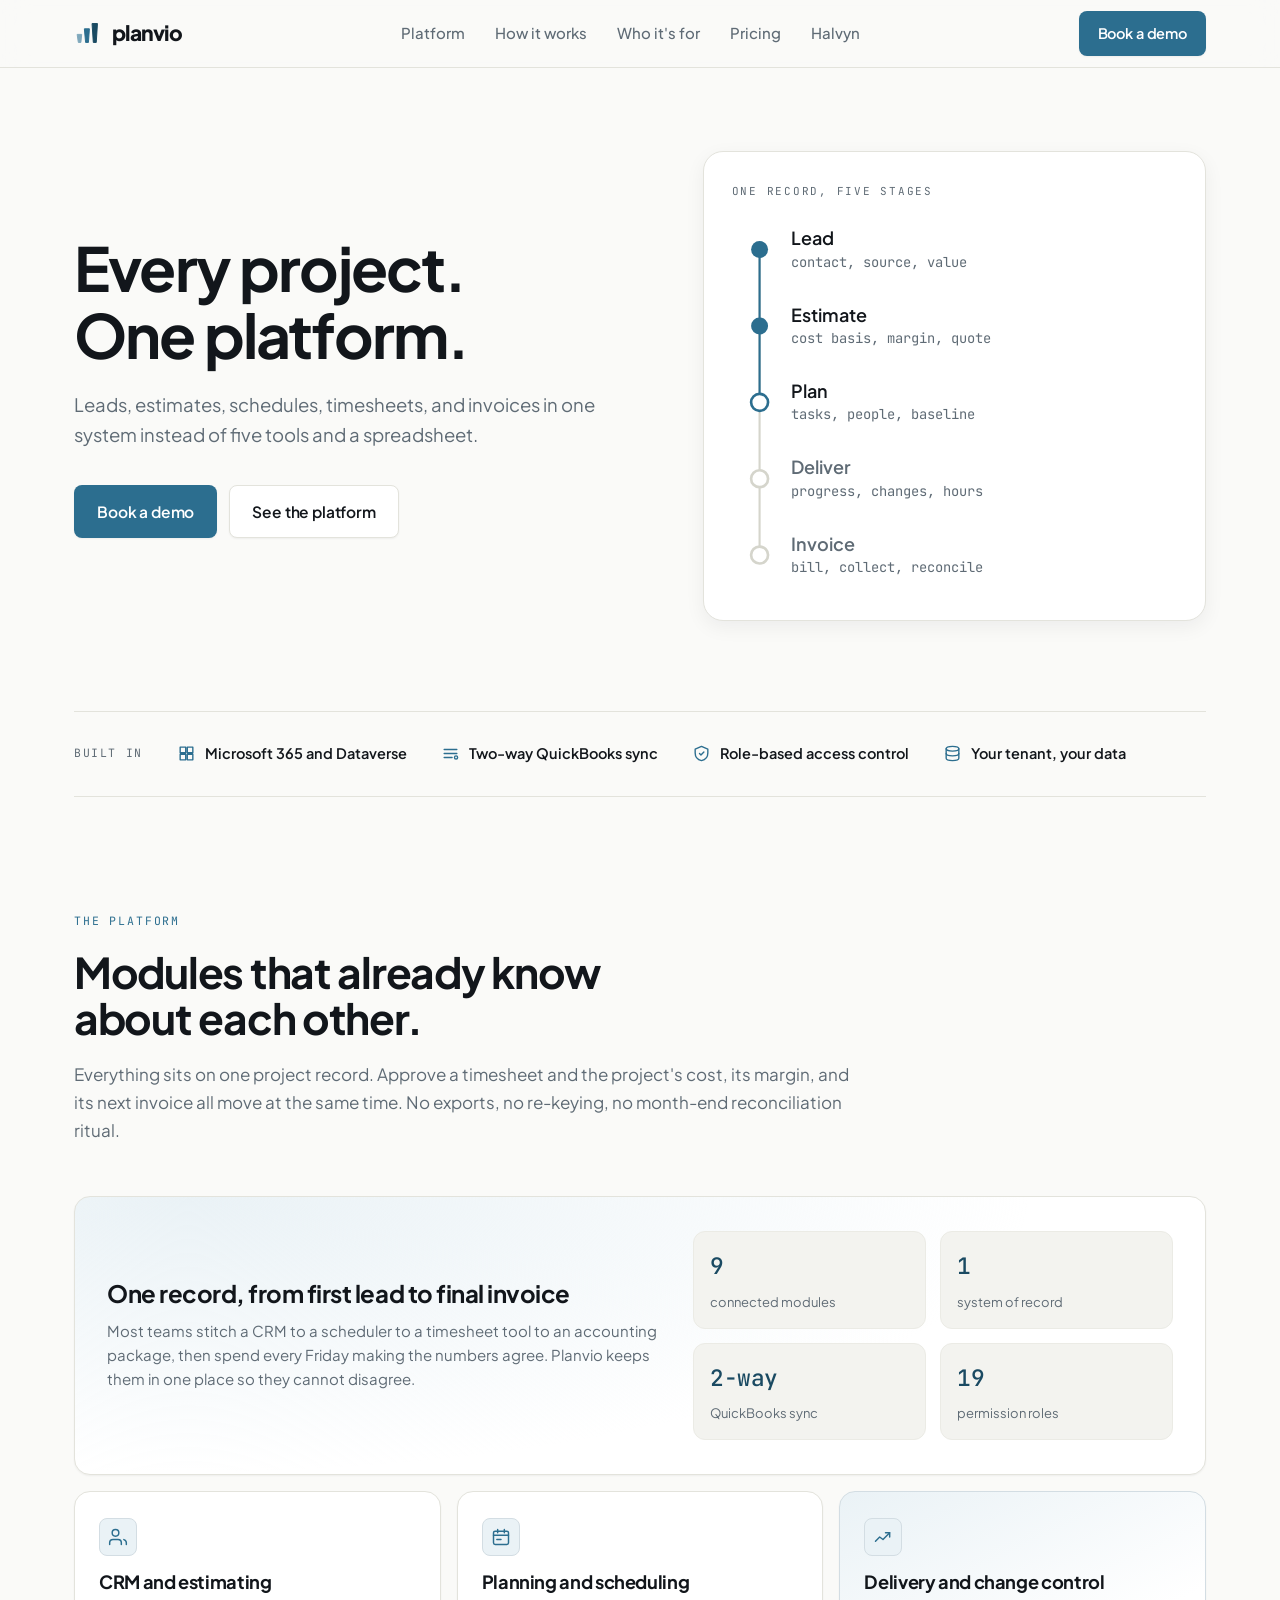
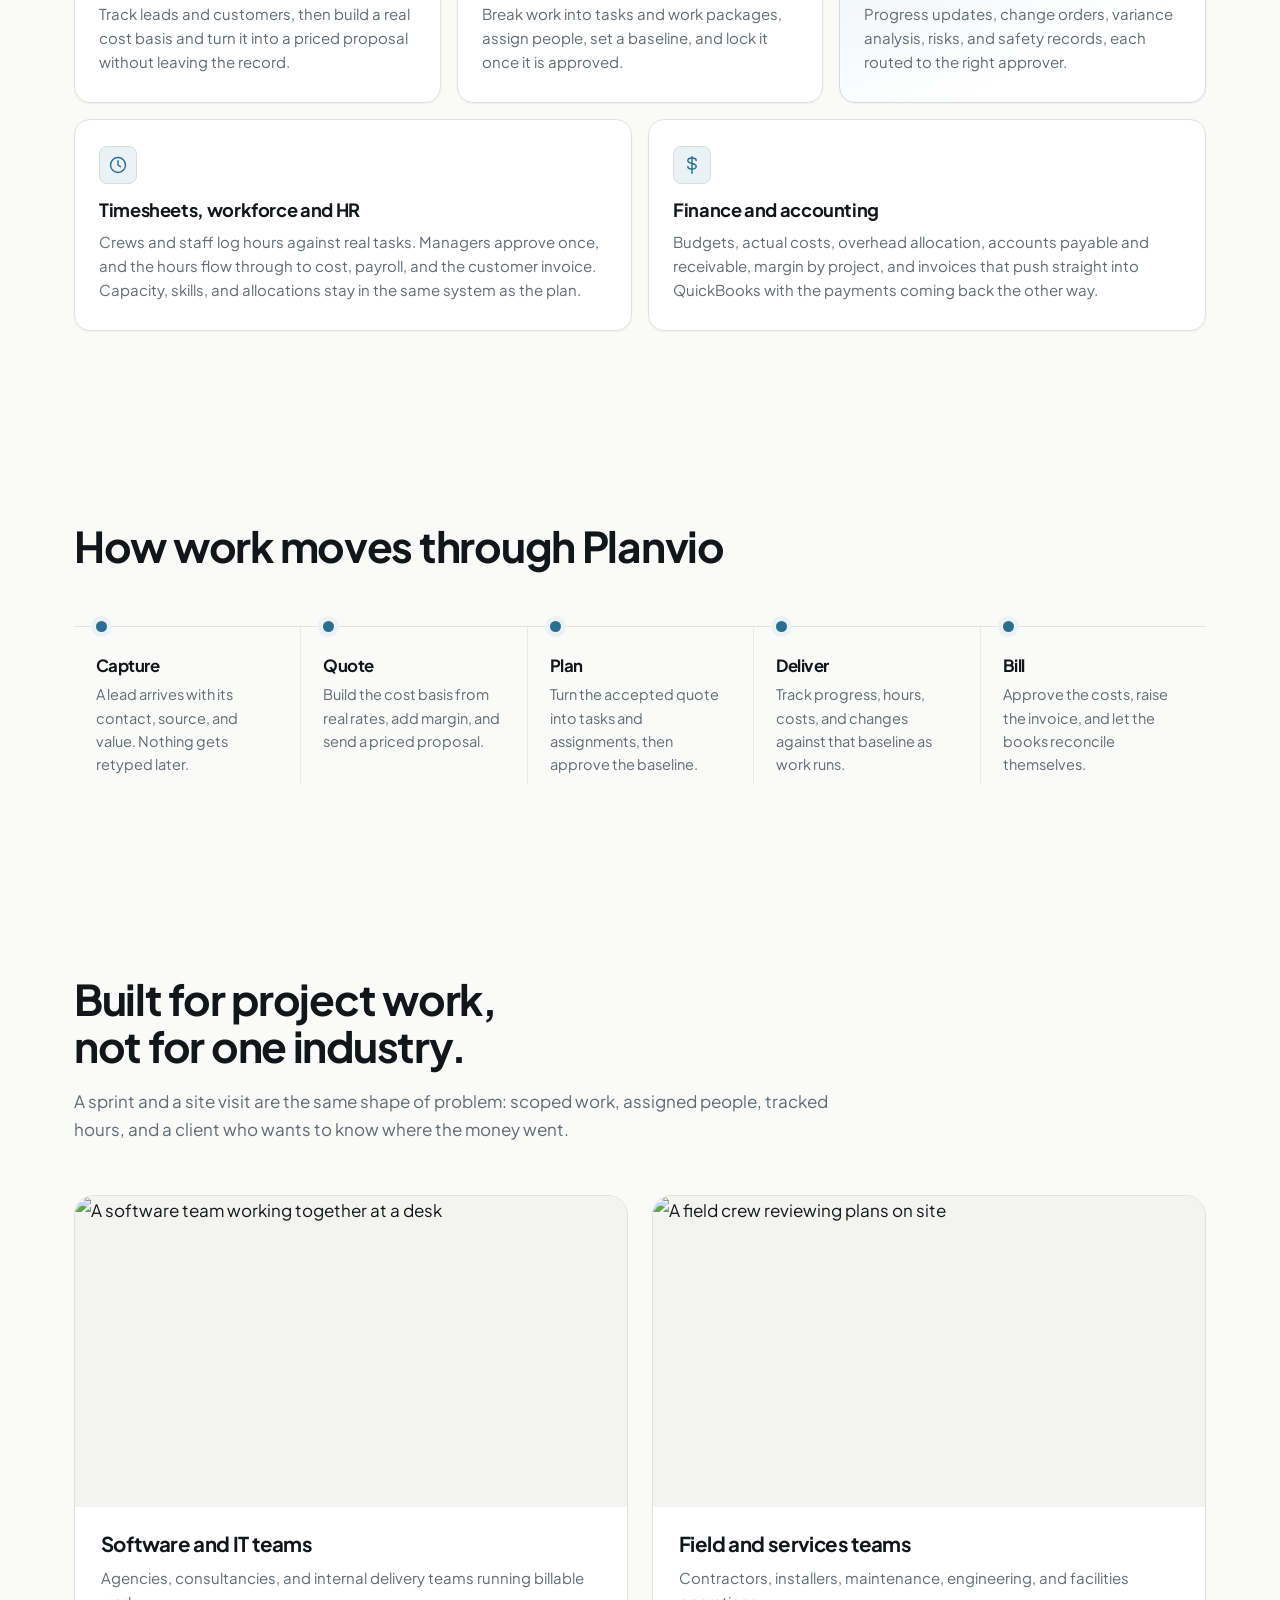
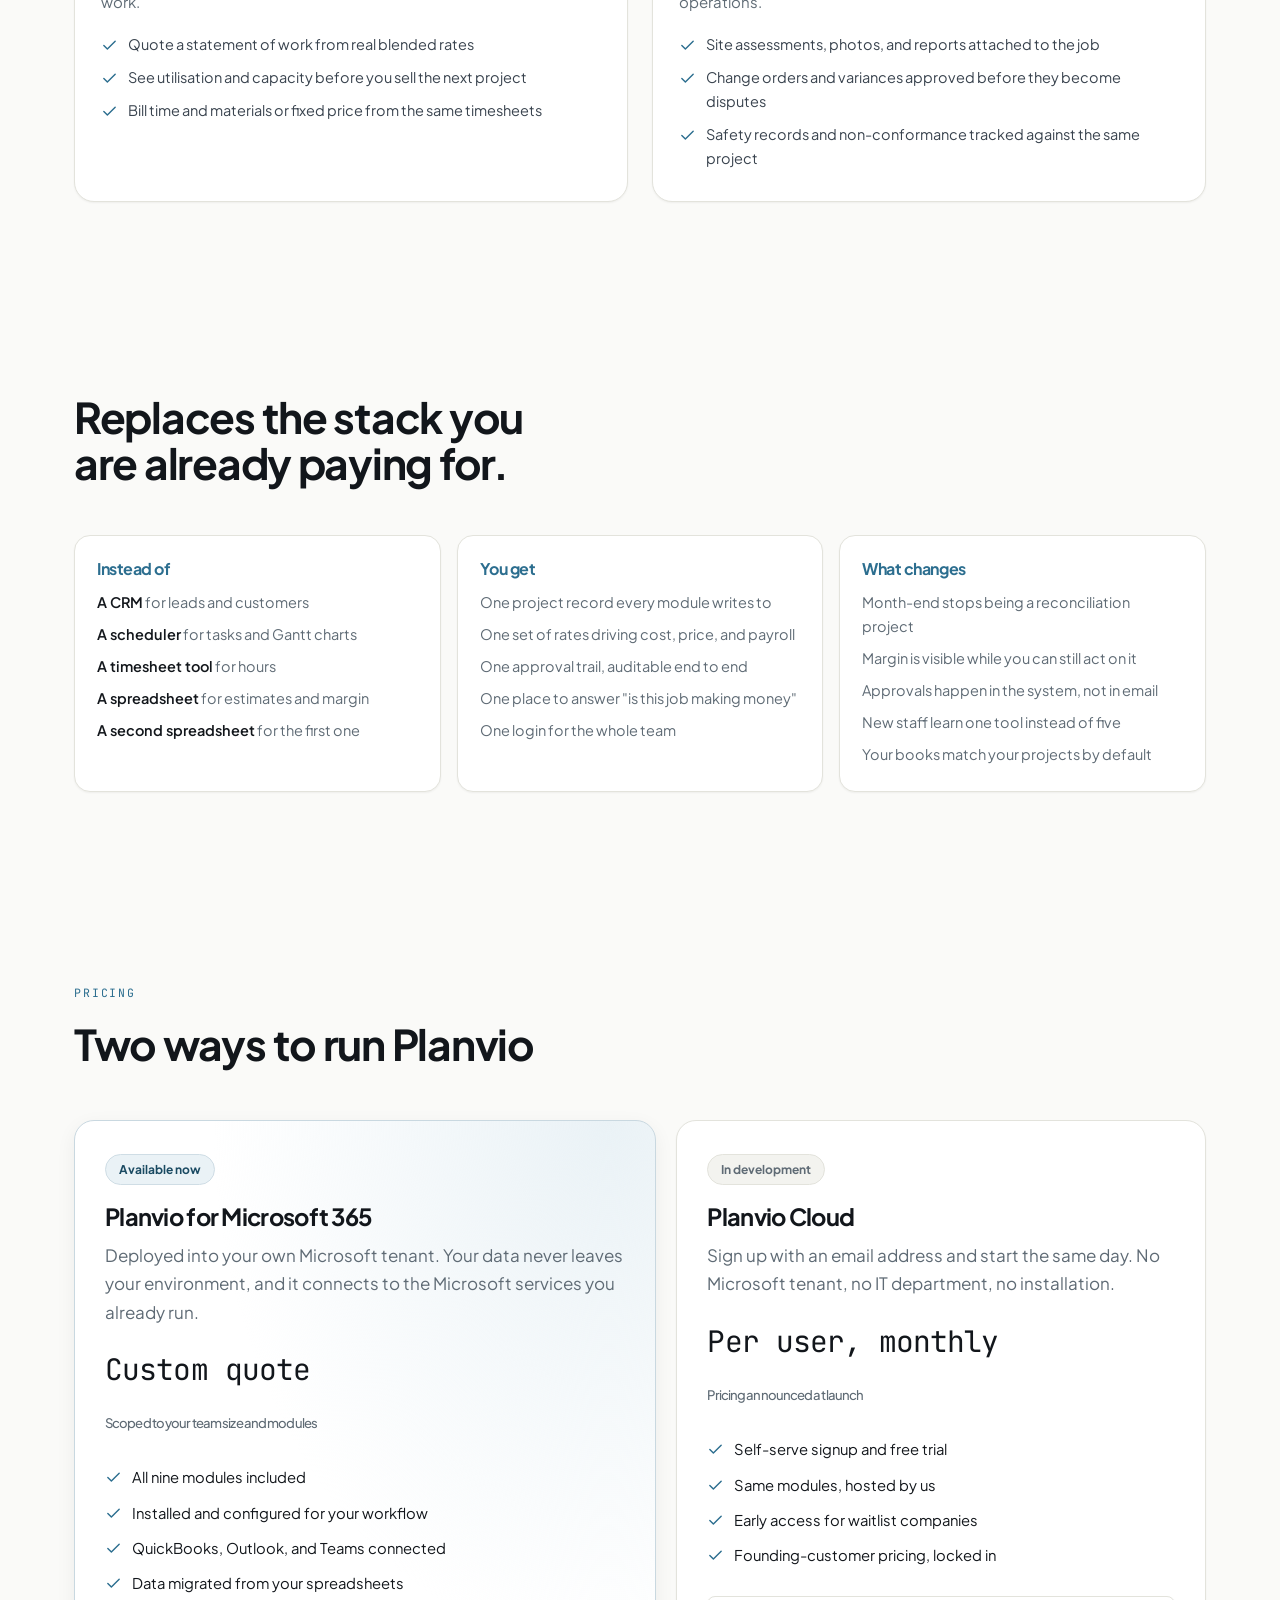
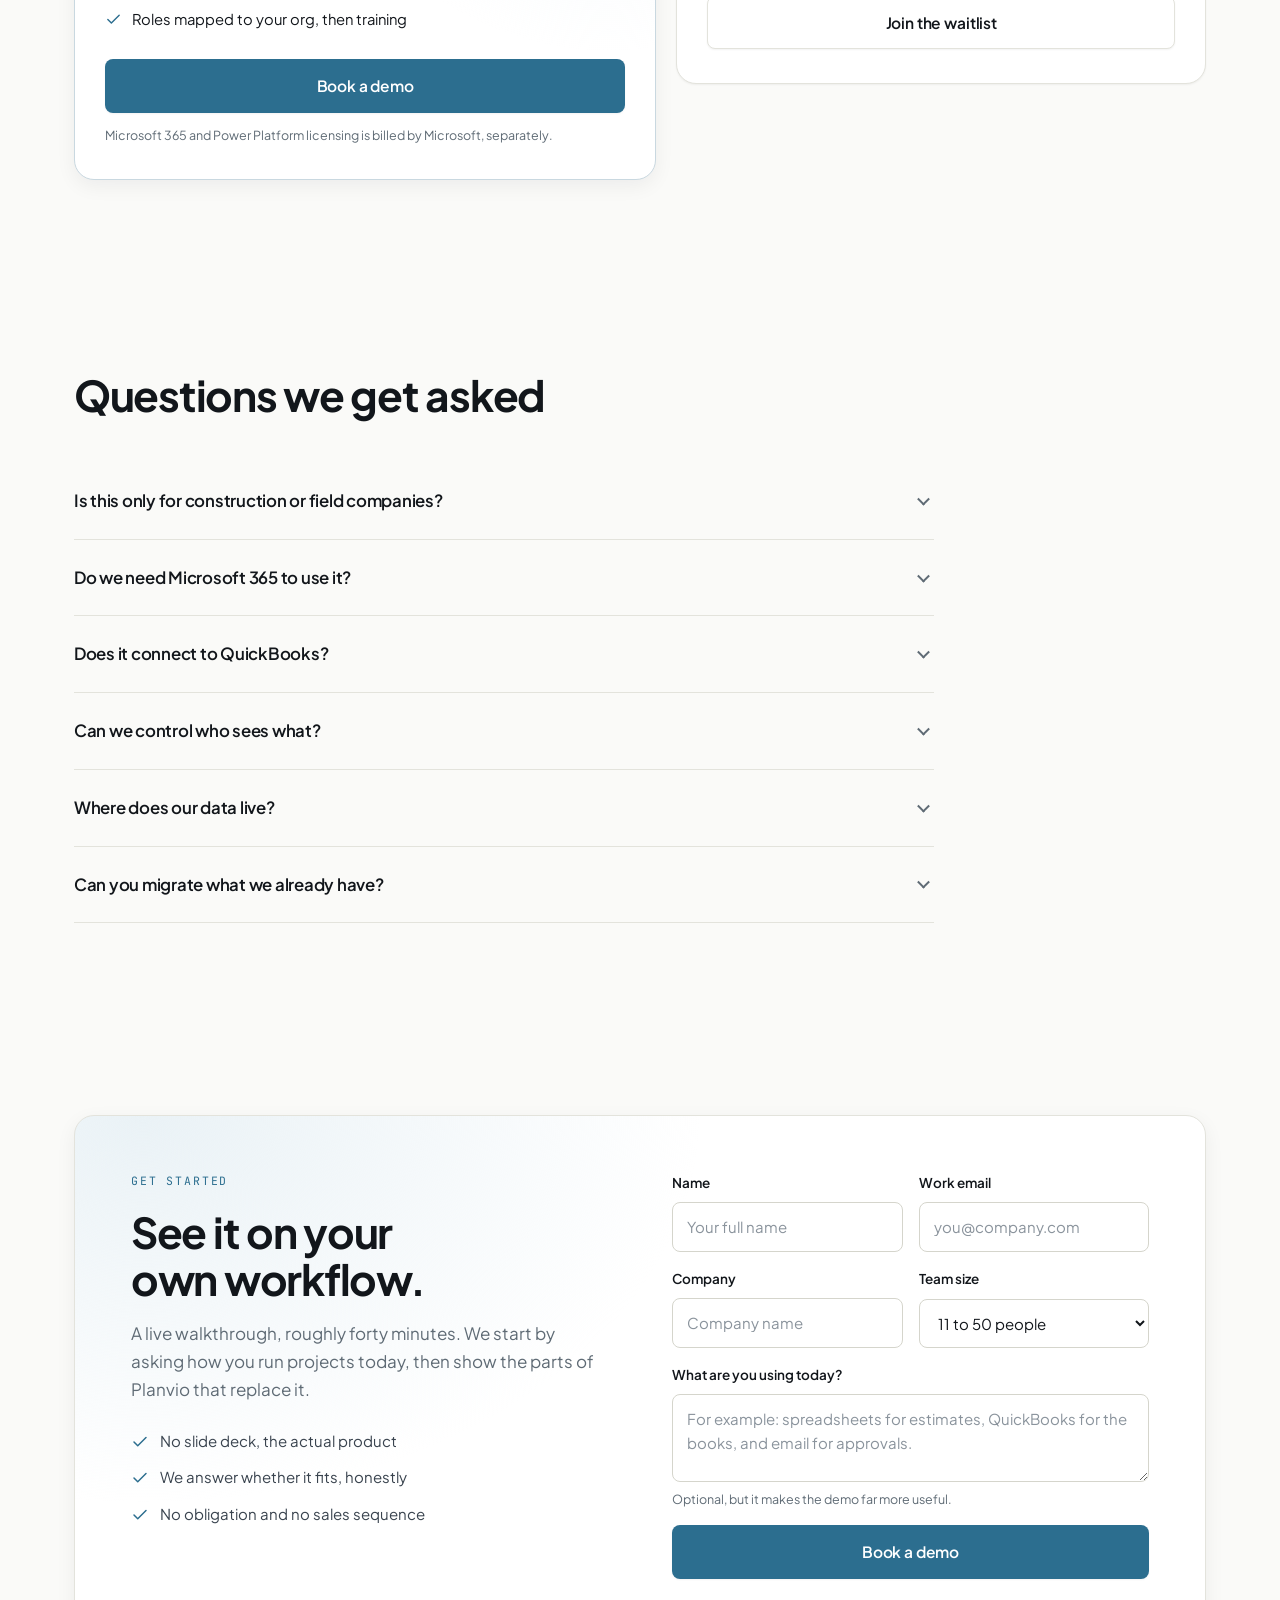
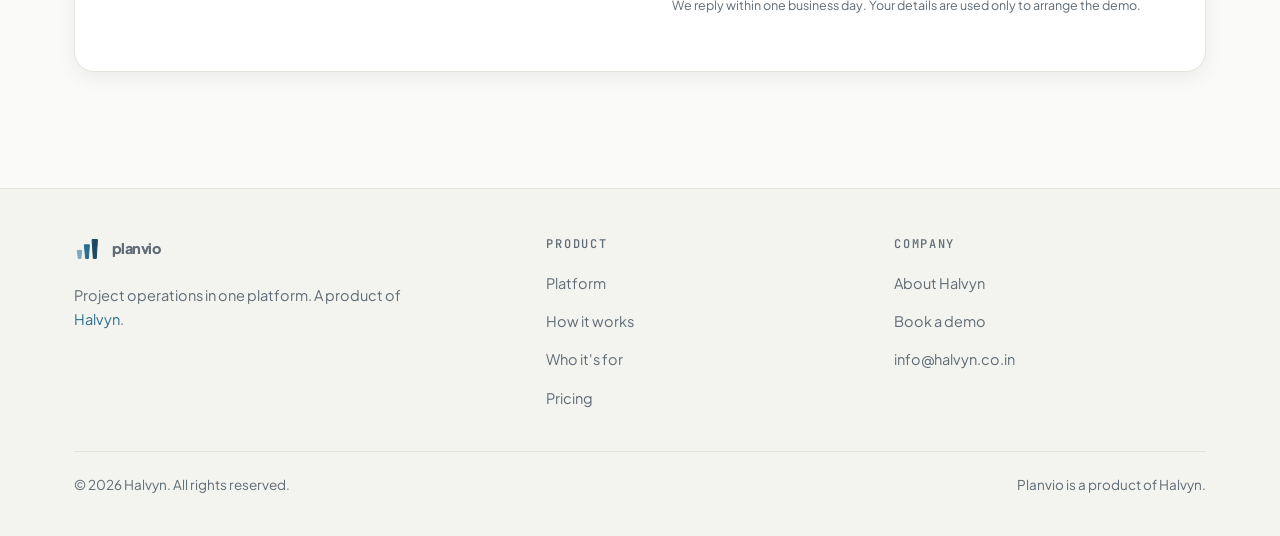
==== commit 97651d9b: "Set contact address to info@halvyn.co.in" ====
--- a/planvio.html
+++ b/planvio.html
@@ -493,8 +493,7 @@
         <ul>
           <li><a href="index.html">About Halvyn</a></li>
           <li><a href="#demo">Book a demo</a></li>
-          <!-- TODO: replace with your real contact address once the domain is live -->
-          <li><a href="mailto:hello@halvyn.com">hello@halvyn.com</a></li>
+          <li><a href="mailto:info@halvyn.co.in">info@halvyn.co.in</a></li>
         </ul>
       </div>
     </div>
@@ -539,7 +538,7 @@
    ------------------------------------------------------------------------ */
 (function () {
   var ENDPOINT = '';
-  var FALLBACK_EMAIL = 'hello@halvyn.com';
+  var FALLBACK_EMAIL = 'info@halvyn.co.in';
 
   var form   = document.getElementById('demo-form');
   var status = document.getElementById('form-status');
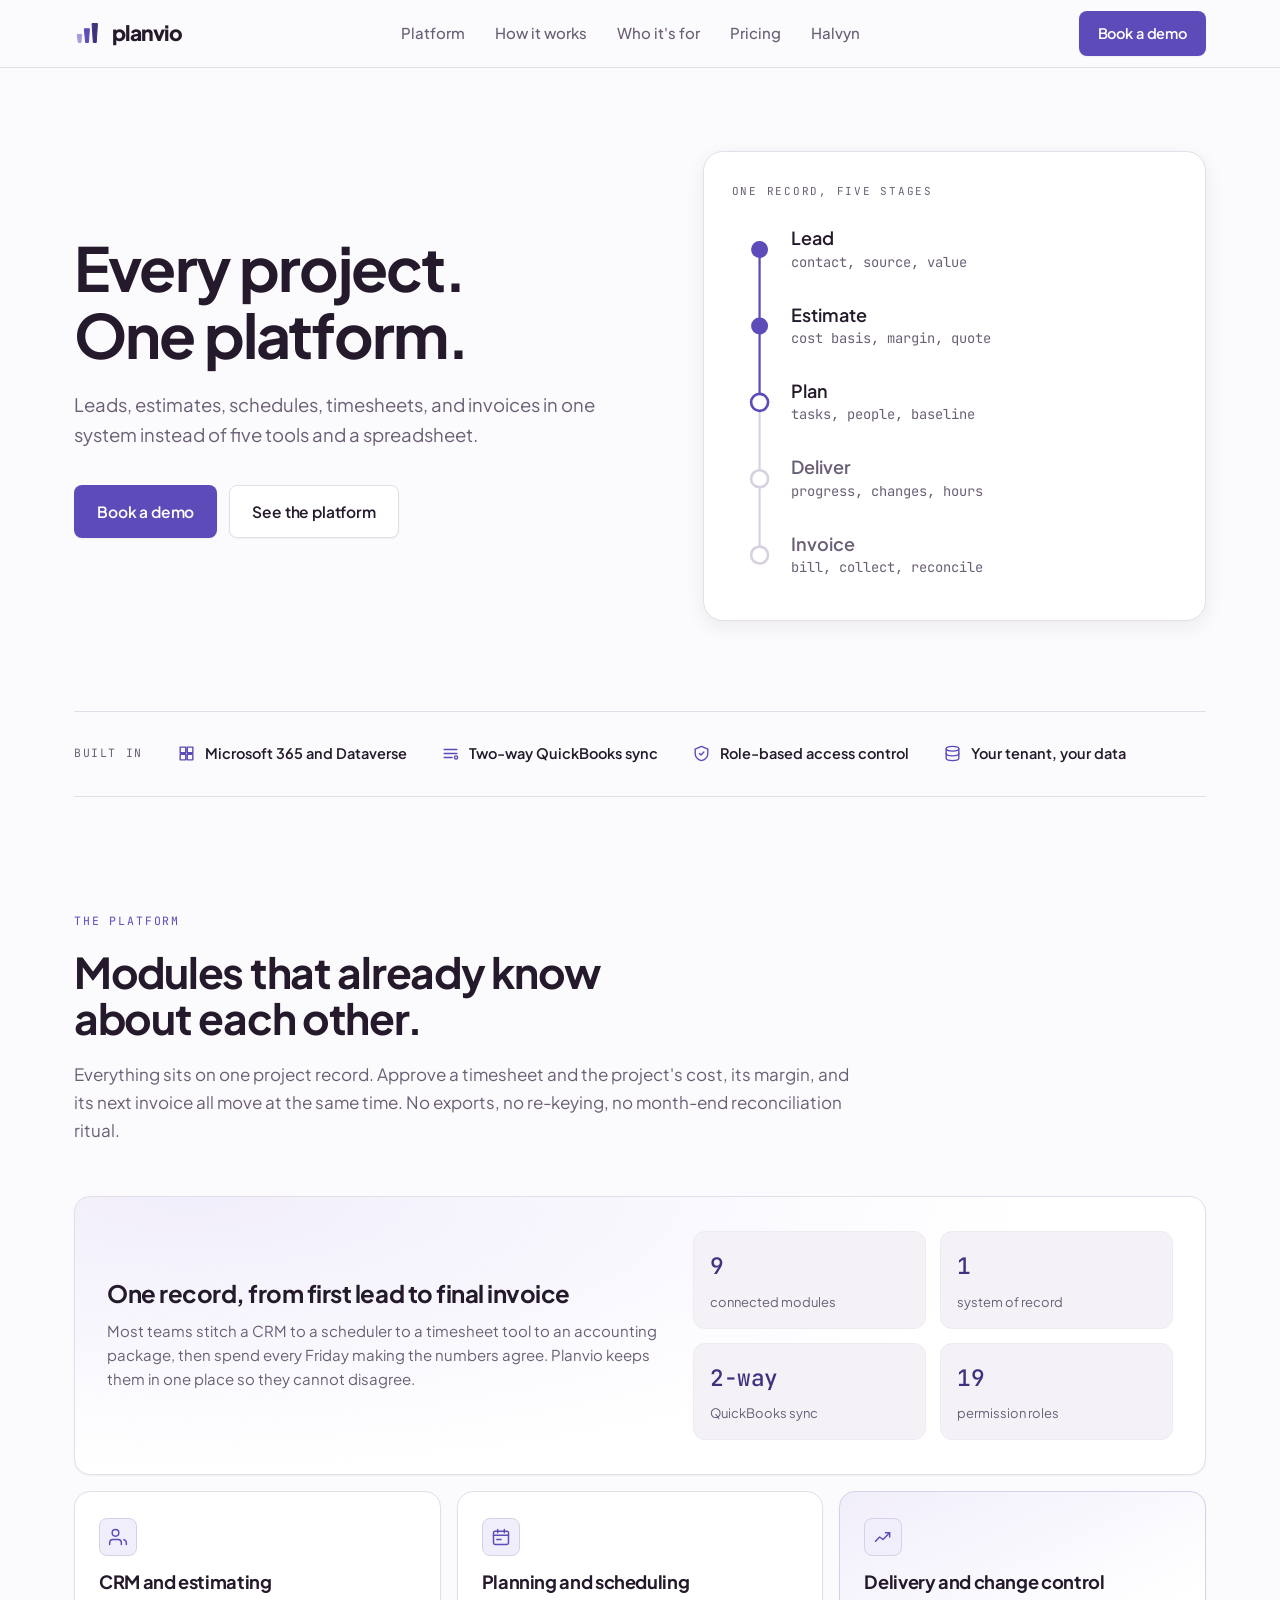
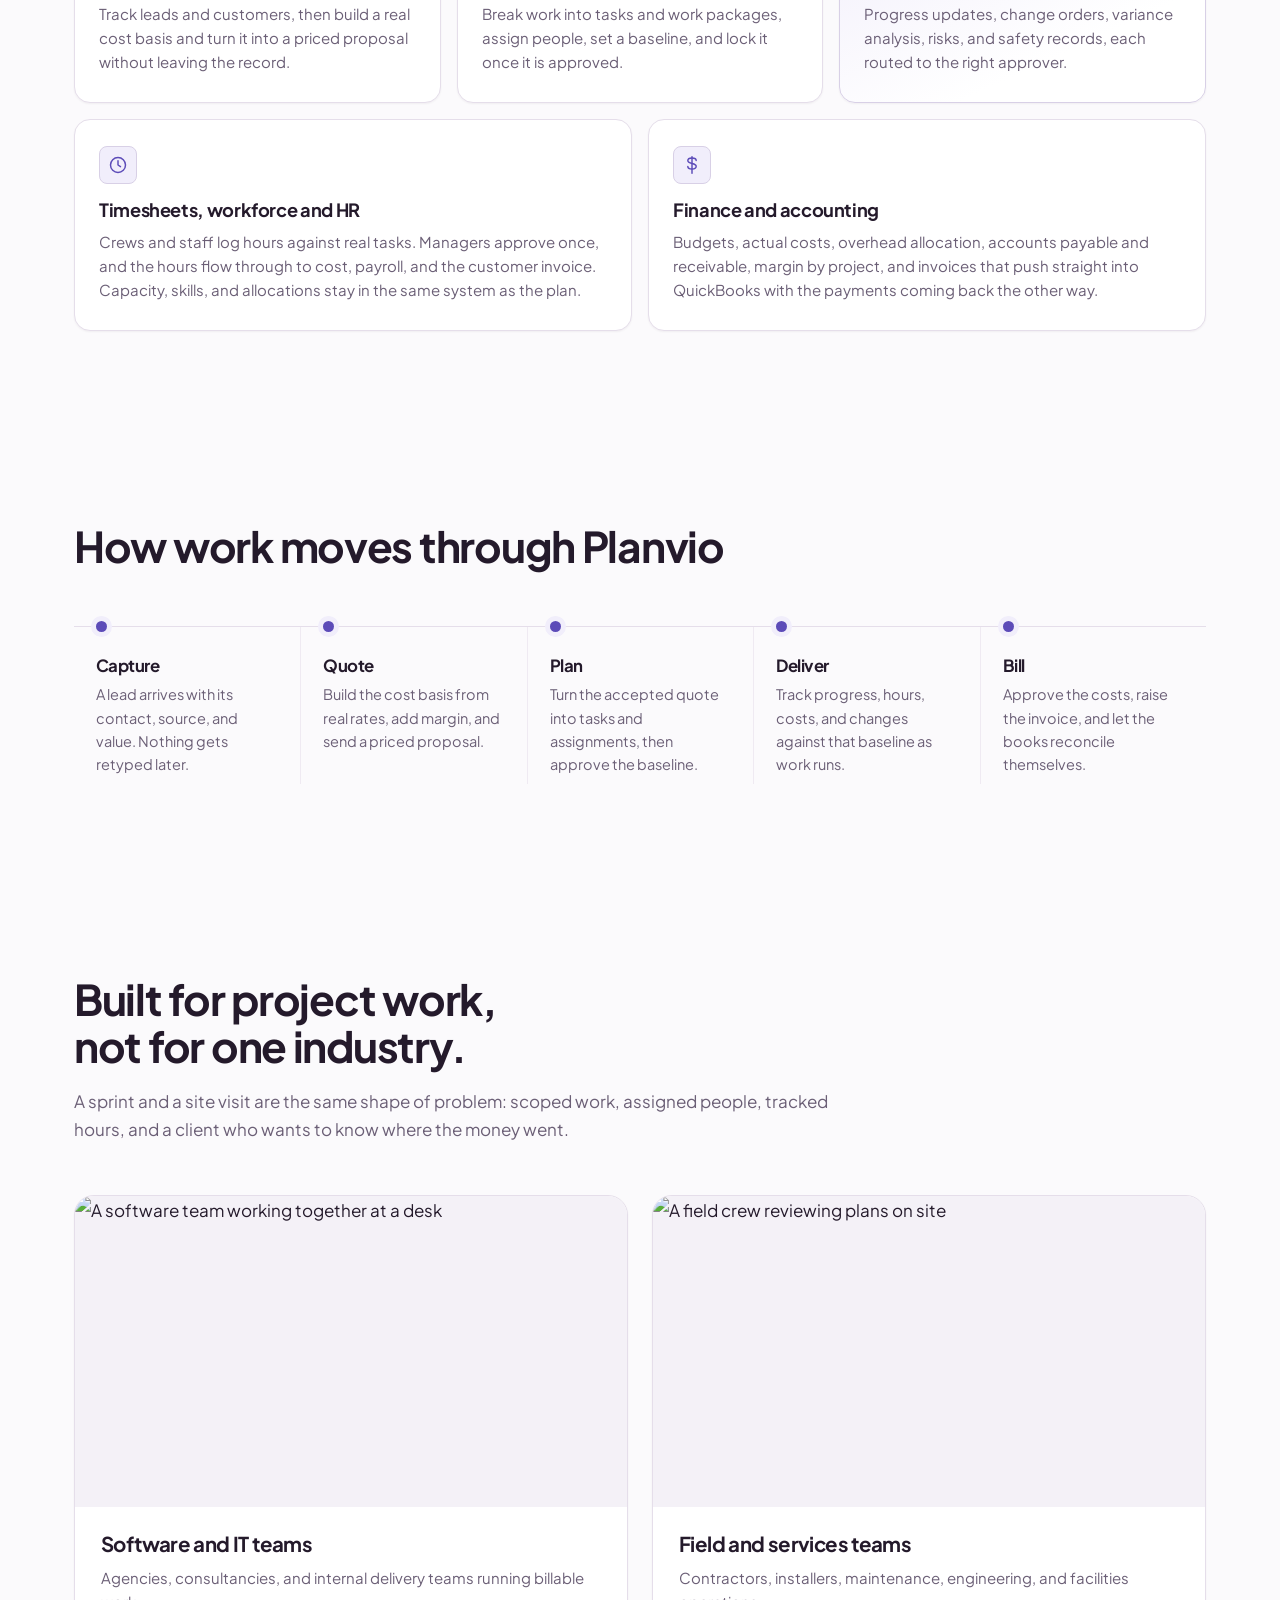
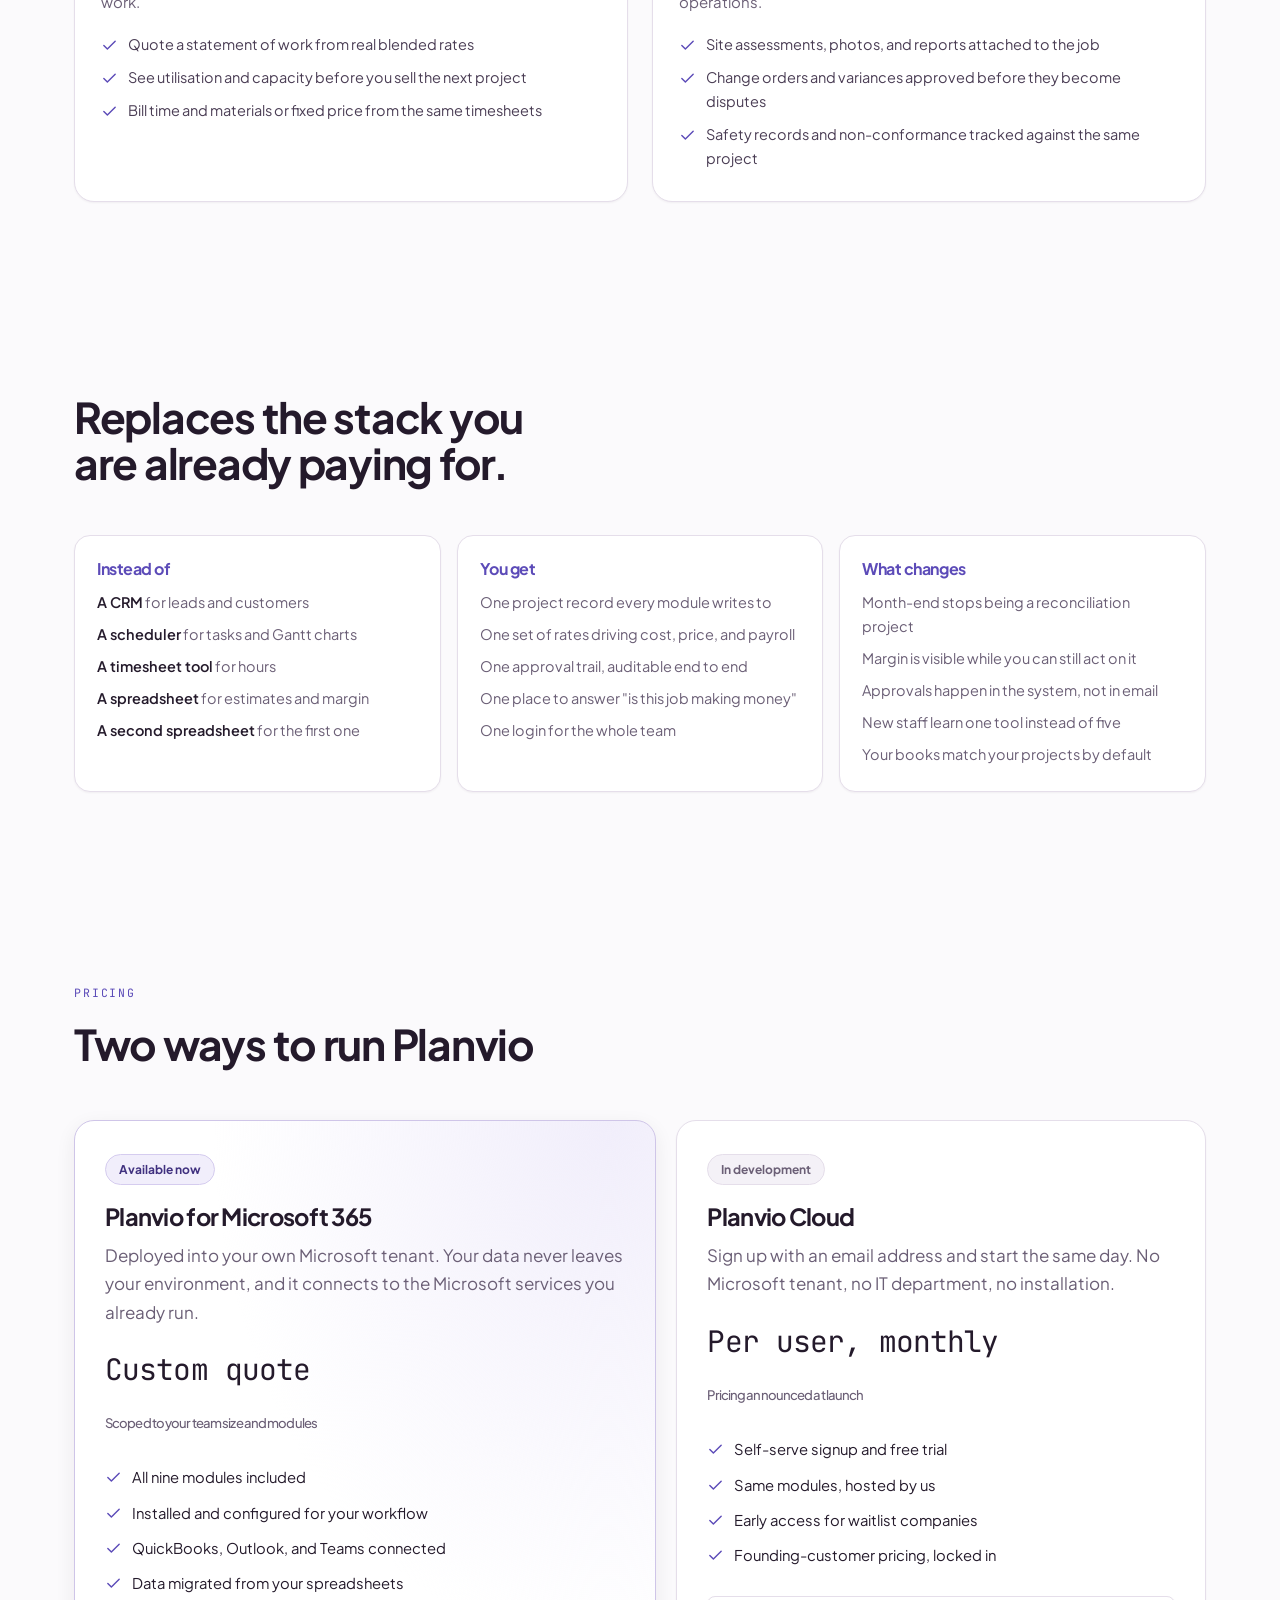
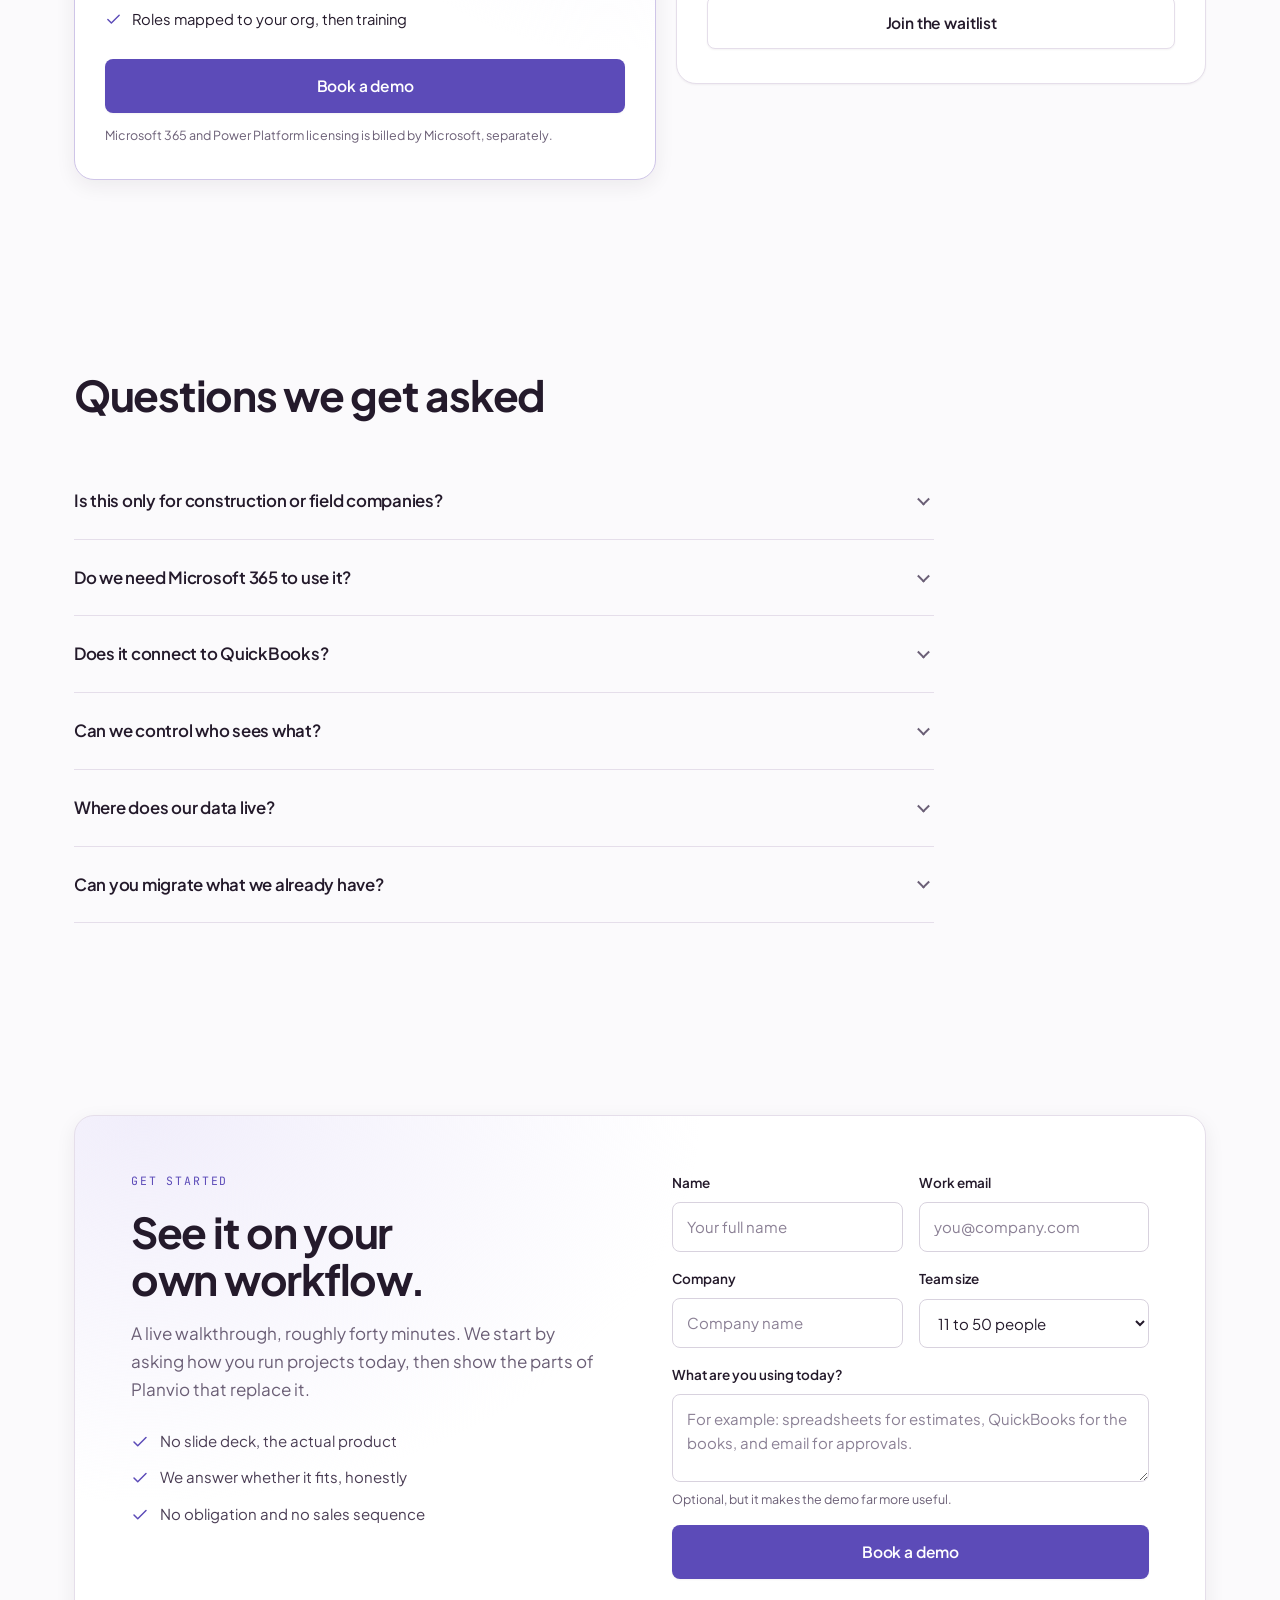
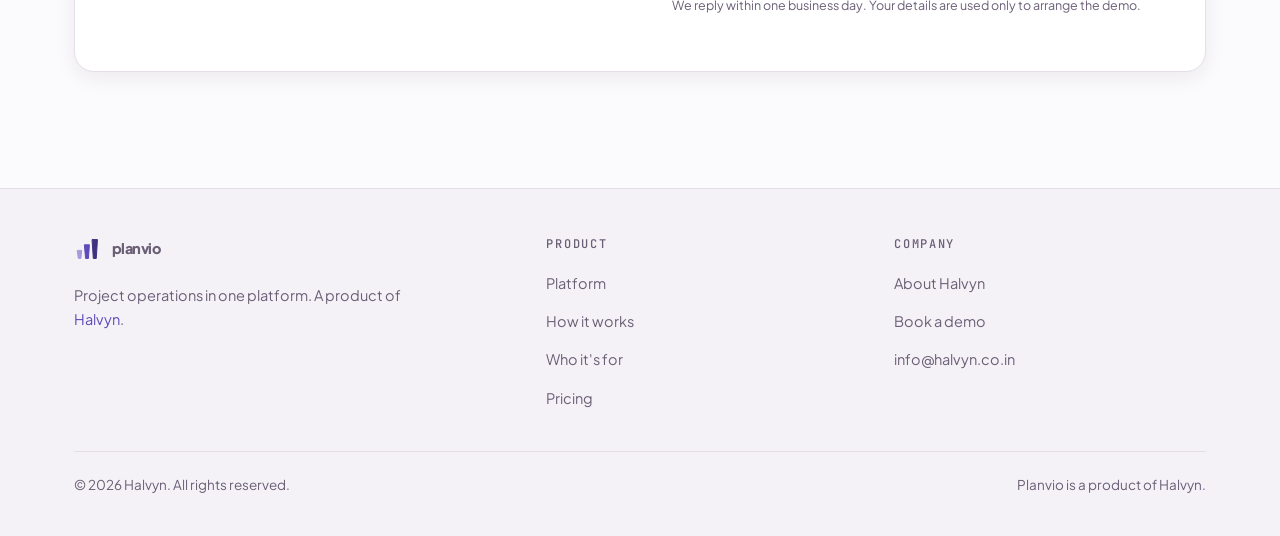
==== commit 28268861: "Rebrand to periwinkle violet palette; new two-tone keystone marks" ====
--- a/planvio.html
+++ b/planvio.html
@@ -7,7 +7,7 @@
 <meta name="description" content="Planvio puts leads, estimates, schedules, timesheets, and invoicing in one system. Built for project teams in any industry, IT and non-IT.">
 
 <link rel="icon" type="image/svg+xml" href="assets/favicon-planvio.svg">
-<meta name="theme-color" content="#FAFAF8">
+<meta name="theme-color" content="#FBFAFC">
 
 <meta property="og:type" content="website">
 <meta property="og:title" content="Planvio | Every project. One platform.">
@@ -62,30 +62,30 @@
       <p class="diagram__title">One record, five stages</p>
       <svg viewBox="0 0 420 340" width="100%" role="img"
            aria-label="A project record moving through five stages: lead, estimate, plan, deliver, and invoice.">
-        <line x1="26" y1="26" x2="26" y2="314" stroke="#D5D5CC" stroke-width="2"/>
-        <line x1="26" y1="26" x2="26" y2="170" stroke="#2C6E8F" stroke-width="2"/>
+        <line x1="26" y1="26" x2="26" y2="314" stroke="#D8D2DE" stroke-width="2"/>
+        <line x1="26" y1="26" x2="26" y2="170" stroke="#5C4BB8" stroke-width="2"/>
 
         <g font-family="'Plus Jakarta Sans', sans-serif">
           <!-- 1 -->
-          <circle cx="26" cy="26" r="8" fill="#2C6E8F"/>
-          <text x="56" y="22" fill="#12161B" font-size="17" font-weight="600">Lead</text>
-          <text x="56" y="42" fill="#5F6B75" font-size="13" font-family="'JetBrains Mono', monospace">contact, source, value</text>
+          <circle cx="26" cy="26" r="8" fill="#5C4BB8"/>
+          <text x="56" y="22" fill="#241A2B" font-size="17" font-weight="600">Lead</text>
+          <text x="56" y="42" fill="#6B5F76" font-size="13" font-family="'JetBrains Mono', monospace">contact, source, value</text>
           <!-- 2 -->
-          <circle cx="26" cy="98" r="8" fill="#2C6E8F"/>
-          <text x="56" y="94" fill="#12161B" font-size="17" font-weight="600">Estimate</text>
-          <text x="56" y="114" fill="#5F6B75" font-size="13" font-family="'JetBrains Mono', monospace">cost basis, margin, quote</text>
+          <circle cx="26" cy="98" r="8" fill="#5C4BB8"/>
+          <text x="56" y="94" fill="#241A2B" font-size="17" font-weight="600">Estimate</text>
+          <text x="56" y="114" fill="#6B5F76" font-size="13" font-family="'JetBrains Mono', monospace">cost basis, margin, quote</text>
           <!-- 3 -->
-          <circle cx="26" cy="170" r="8" fill="#FFFFFF" stroke="#2C6E8F" stroke-width="2.5"/>
-          <text x="56" y="166" fill="#12161B" font-size="17" font-weight="600">Plan</text>
-          <text x="56" y="186" fill="#5F6B75" font-size="13" font-family="'JetBrains Mono', monospace">tasks, people, baseline</text>
+          <circle cx="26" cy="170" r="8" fill="#FFFFFF" stroke="#5C4BB8" stroke-width="2.5"/>
+          <text x="56" y="166" fill="#241A2B" font-size="17" font-weight="600">Plan</text>
+          <text x="56" y="186" fill="#6B5F76" font-size="13" font-family="'JetBrains Mono', monospace">tasks, people, baseline</text>
           <!-- 4 -->
-          <circle cx="26" cy="242" r="8" fill="#FFFFFF" stroke="#D5D5CC" stroke-width="2.5"/>
-          <text x="56" y="238" fill="#5F6B75" font-size="17" font-weight="600">Deliver</text>
-          <text x="56" y="258" fill="#5F6B75" font-size="13" font-family="'JetBrains Mono', monospace">progress, changes, hours</text>
+          <circle cx="26" cy="242" r="8" fill="#FFFFFF" stroke="#D8D2DE" stroke-width="2.5"/>
+          <text x="56" y="238" fill="#6B5F76" font-size="17" font-weight="600">Deliver</text>
+          <text x="56" y="258" fill="#6B5F76" font-size="13" font-family="'JetBrains Mono', monospace">progress, changes, hours</text>
           <!-- 5 -->
-          <circle cx="26" cy="314" r="8" fill="#FFFFFF" stroke="#D5D5CC" stroke-width="2.5"/>
-          <text x="56" y="310" fill="#5F6B75" font-size="17" font-weight="600">Invoice</text>
-          <text x="56" y="330" fill="#5F6B75" font-size="13" font-family="'JetBrains Mono', monospace">bill, collect, reconcile</text>
+          <circle cx="26" cy="314" r="8" fill="#FFFFFF" stroke="#D8D2DE" stroke-width="2.5"/>
+          <text x="56" y="310" fill="#6B5F76" font-size="17" font-weight="600">Invoice</text>
+          <text x="56" y="330" fill="#6B5F76" font-size="13" font-family="'JetBrains Mono', monospace">bill, collect, reconcile</text>
         </g>
       </svg>
     </div>
--- a/styles.css
+++ b/styles.css
@@ -1,6 +1,6 @@
 /* ==========================================================================
    Halvyn / Planvio site
-   Single LIGHT theme. One accent (steel blue). See BRAND.md for the palette.
+   Single LIGHT theme. One accent (periwinkle violet). See BRAND.md for the palette.
 
    Radius rule (applied everywhere, no exceptions):
      chips / pills .......... 999px
@@ -12,24 +12,25 @@
 :root {
   color-scheme: light;
 
-  --paper:       #FAFAF8;
+  --paper:       #FBFAFC;
   --surface:     #FFFFFF;
-  --surface-2:   #F3F3EF;
-  --surface-3:   #ECECE6;
-  --line:        #E3E3DC;
-  --line-soft:   #EBEBE5;
-  --text:        #12161B;
-  --text-mid:    #39434E;
-  --text-mute:   #5F6B75;
-  --accent:      #2C6E8F;
-  --accent-deep: #1A4A62;
-  --accent-wash: #EAF2F6;
+  --surface-2:   #F4F1F7;
+  --surface-3:   #ECE6F0;
+  --line:        #E5DEEA;
+  --line-soft:   #EFEAF2;
+  --text:        #241A2B;
+  --text-mid:    #4A3D54;
+  --text-mute:   #6B5F76;
+  --accent:      #5C4BB8;
+  --accent-deep: #40317F;
+  --accent-wash: #F1EEFB;
+  --rose:        #C77E96;
   --on-accent:   #FFFFFF;
   --danger:      #A8262C;
 
-  --shadow-sm: 0 1px 2px rgba(18, 22, 27, .05);
-  --shadow:    0 6px 20px rgba(18, 22, 27, .06);
-  --shadow-lg: 0 18px 46px rgba(18, 22, 27, .09);
+  --shadow-sm: 0 1px 2px rgba(36, 26, 43, .05);
+  --shadow:    0 6px 20px rgba(36, 26, 43, .07);
+  --shadow-lg: 0 18px 46px rgba(36, 26, 43, .10);
 
   --r-pill: 999px;
   --r-btn:  8px;
@@ -136,7 +137,7 @@
   border-color: var(--line);
   box-shadow: var(--shadow-sm);
 }
-.btn--ghost:hover { background: var(--surface-2); border-color: #D2D2C9; }
+.btn--ghost:hover { background: var(--surface-2); border-color: #D8D0DF; }
 
 .btn--block { width: 100%; }
 
@@ -155,7 +156,7 @@
   height: 68px;
   display: flex;
   align-items: center;
-  background: rgba(250, 250, 248, 0.86);
+  background: rgba(251, 250, 252, 0.86);
   backdrop-filter: blur(14px);
   -webkit-backdrop-filter: blur(14px);
   border-bottom: 1px solid var(--line);
@@ -280,7 +281,7 @@
               transform .2s var(--ease);
 }
 .tile:hover {
-  border-color: #D3DDE3;
+  border-color: #D8D0E6;
   box-shadow: var(--shadow);
   transform: translateY(-2px);
 }
@@ -299,7 +300,7 @@
 }
 .tile--accent {
   background: linear-gradient(155deg, var(--accent-wash), var(--surface) 70%);
-  border-color: #D3DDE3;
+  border-color: #D8D0E6;
 }
 
 .tile__icon {
@@ -307,7 +308,7 @@
   display: grid; place-items: center;
   border-radius: var(--r-btn);
   background: var(--accent-wash);
-  border: 1px solid #D3DDE3;
+  border: 1px solid #D8D0E6;
   color: var(--accent);
   margin-bottom: 6px;
 }
@@ -437,7 +438,7 @@
   box-shadow: var(--shadow-sm);
 }
 .plan--feature {
-  border-color: #C9D8E0;
+  border-color: #CFC5E8;
   background: radial-gradient(110% 130% at 92% 0%, var(--accent-wash), transparent 62%), var(--surface);
   box-shadow: var(--shadow);
 }
@@ -448,7 +449,7 @@
   font-size: 12px;
   font-weight: 700;
   background: var(--accent-wash);
-  border: 1px solid #CFDDE5;
+  border: 1px solid #D5CCEF;
   color: var(--accent-deep);
   margin-bottom: 18px;
 }
@@ -503,7 +504,7 @@
 
 .feature {
   margin-top: 48px;
-  border: 1px solid #C9D8E0;
+  border: 1px solid #CFC5E8;
   border-radius: var(--r-media);
   background: radial-gradient(85% 130% at 5% 0%, var(--accent-wash), transparent 60%), var(--surface);
   padding: clamp(30px, 4vw, 48px);
@@ -642,17 +643,17 @@
   font-size: 15px;
   color: var(--text);
   background: var(--surface);
-  border: 1px solid #D5D5CC;
+  border: 1px solid #D8D2DE;
   border-radius: var(--r-btn);
   padding: 12px 14px;
   width: 100%;
   transition: border-color .18s var(--ease), box-shadow .18s var(--ease);
 }
-.field input::placeholder, .field textarea::placeholder { color: #8A939C; }
+.field input::placeholder, .field textarea::placeholder { color: #8B8095; }
 .field input:focus, .field select:focus, .field textarea:focus {
   border-color: var(--accent);
   outline: none;
-  box-shadow: 0 0 0 3px rgba(44, 110, 143, .16);
+  box-shadow: 0 0 0 3px rgba(92, 75, 184, .16);
 }
 .field textarea { resize: vertical; min-height: 88px; }
 .field__error { font-size: 12.5px; color: var(--danger); display: none; }
@@ -663,7 +664,7 @@
 .form__note { font-size: 12.5px; color: var(--text-mute); }
 
 .form__status { display: none; font-size: 14.5px; padding: 12px 14px; border-radius: var(--r-btn); }
-.form__status.is-ok  { display: block; background: var(--accent-wash); border: 1px solid #CFDDE5; color: var(--accent-deep); }
+.form__status.is-ok  { display: block; background: var(--accent-wash); border: 1px solid #D5CCEF; color: var(--accent-deep); }
 .form__status.is-err { display: block; background: #FBEEEE; border: 1px solid #EBC9CB; color: var(--danger); }
 
 .spinner {
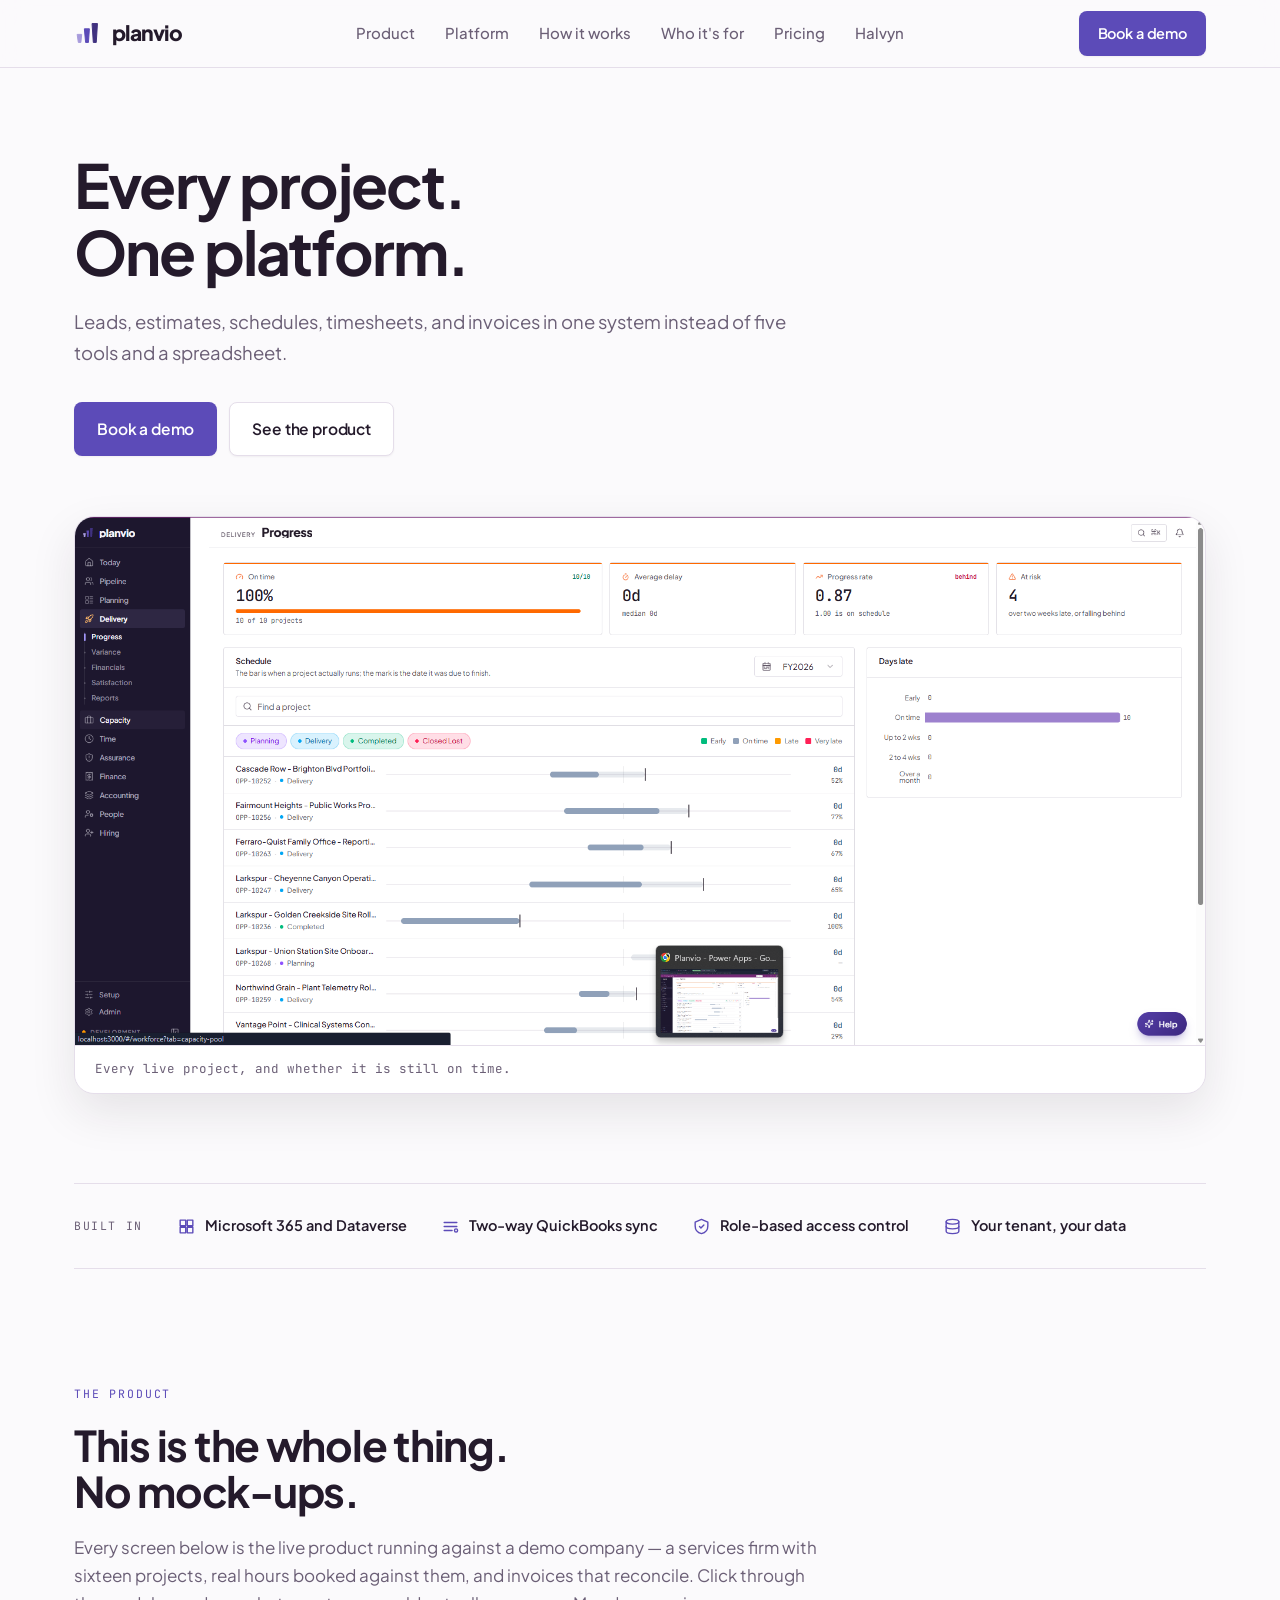
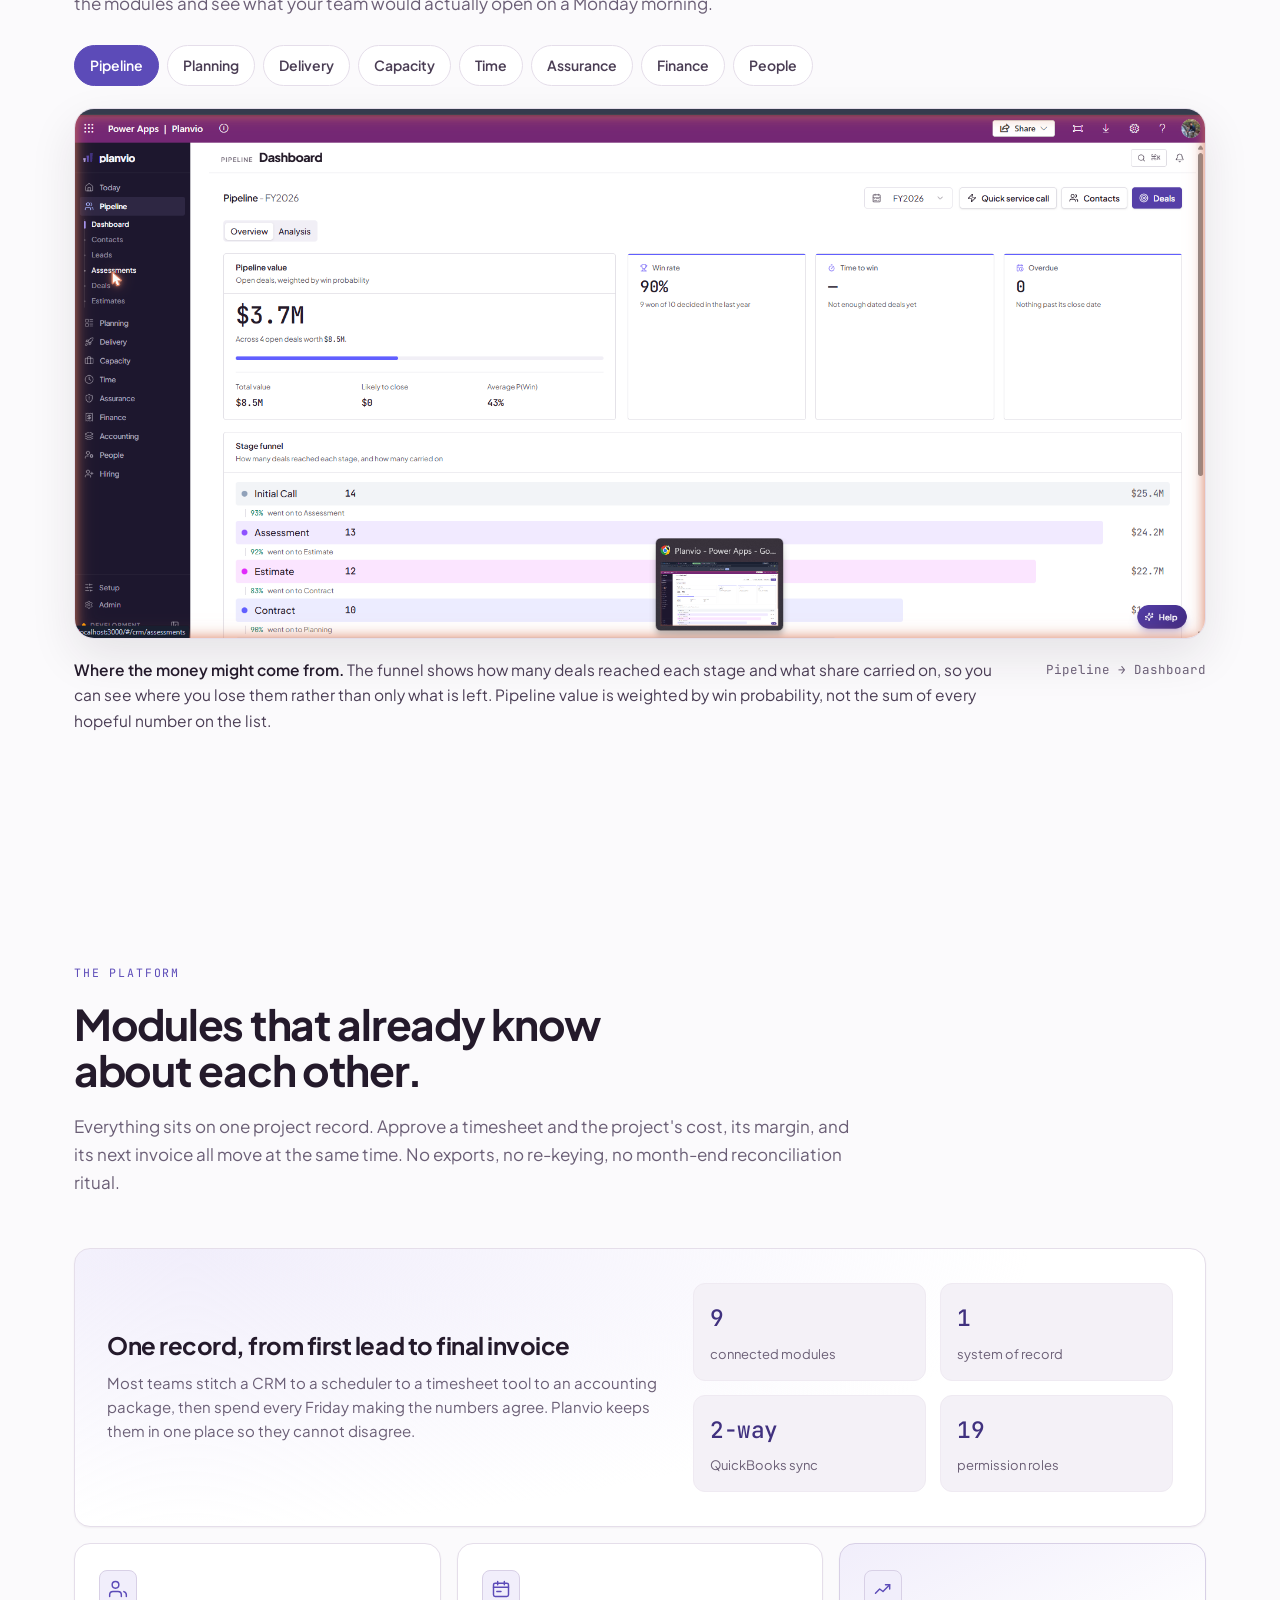
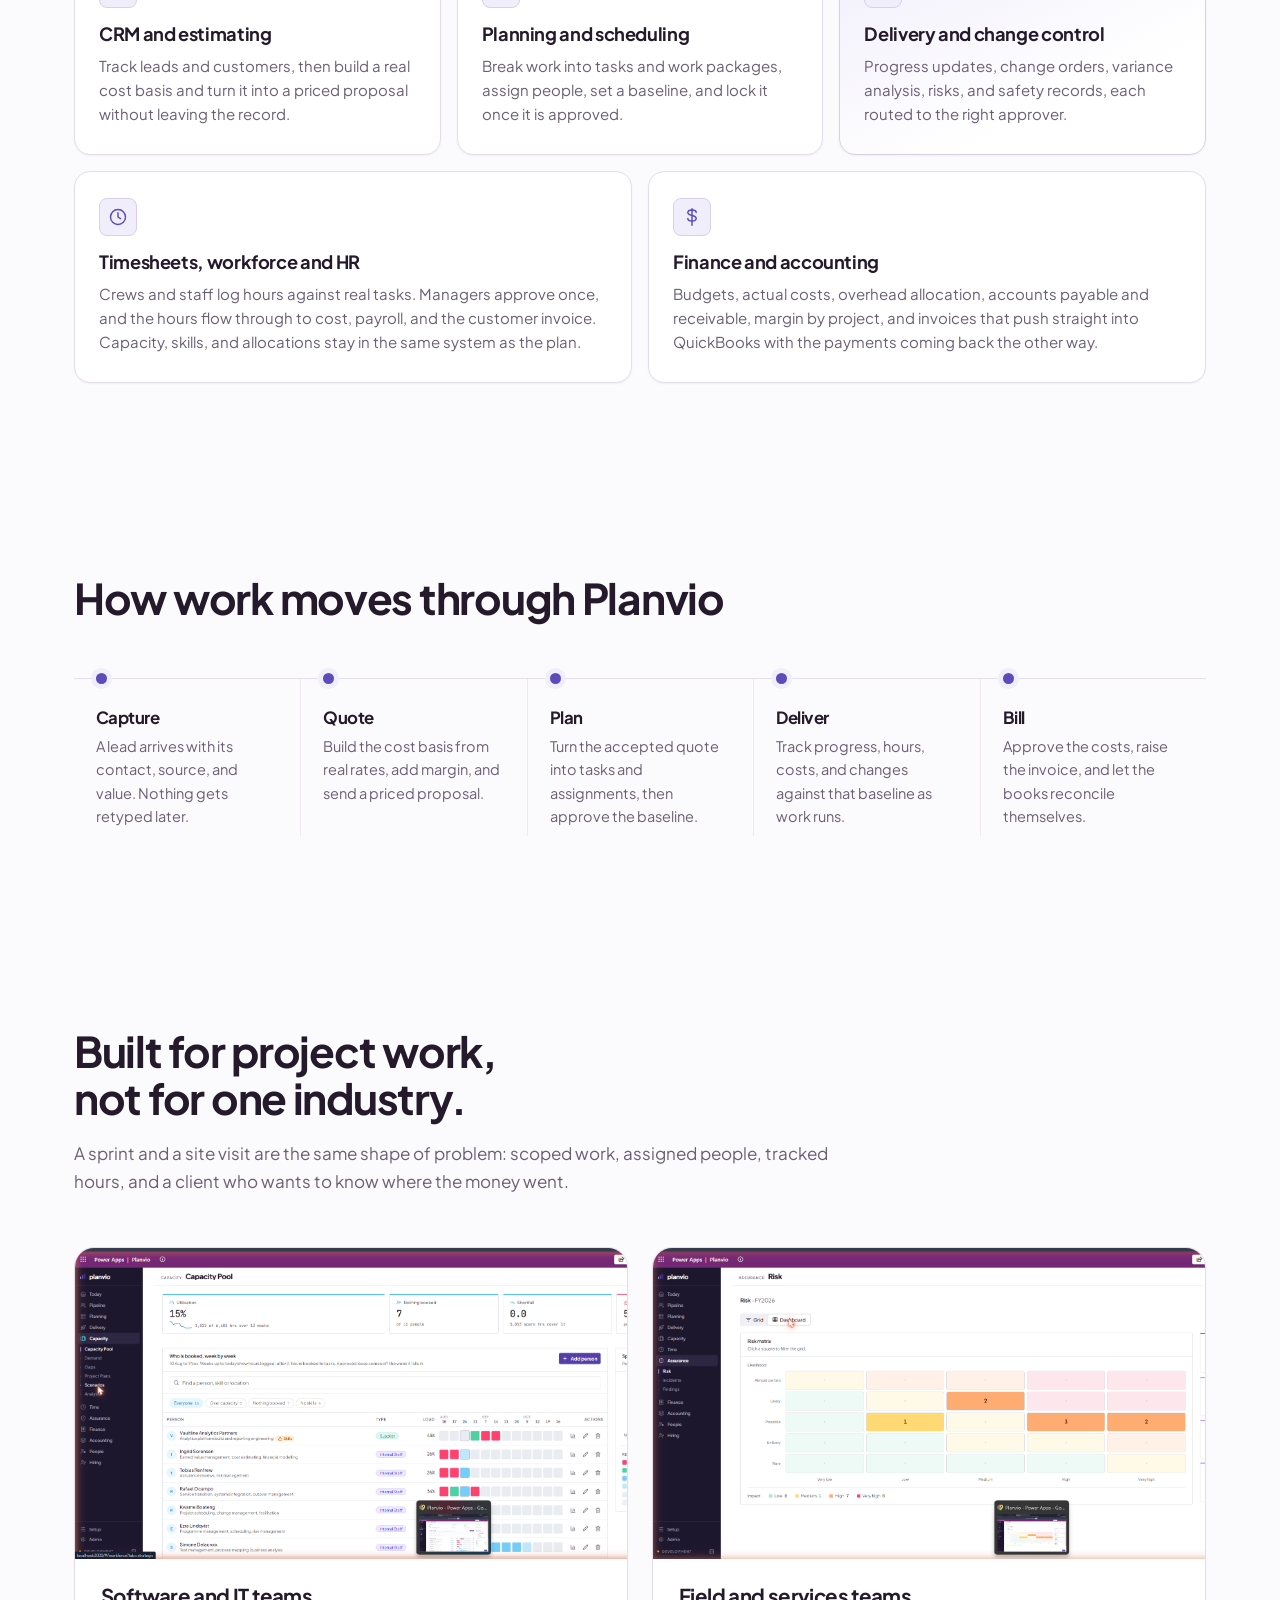
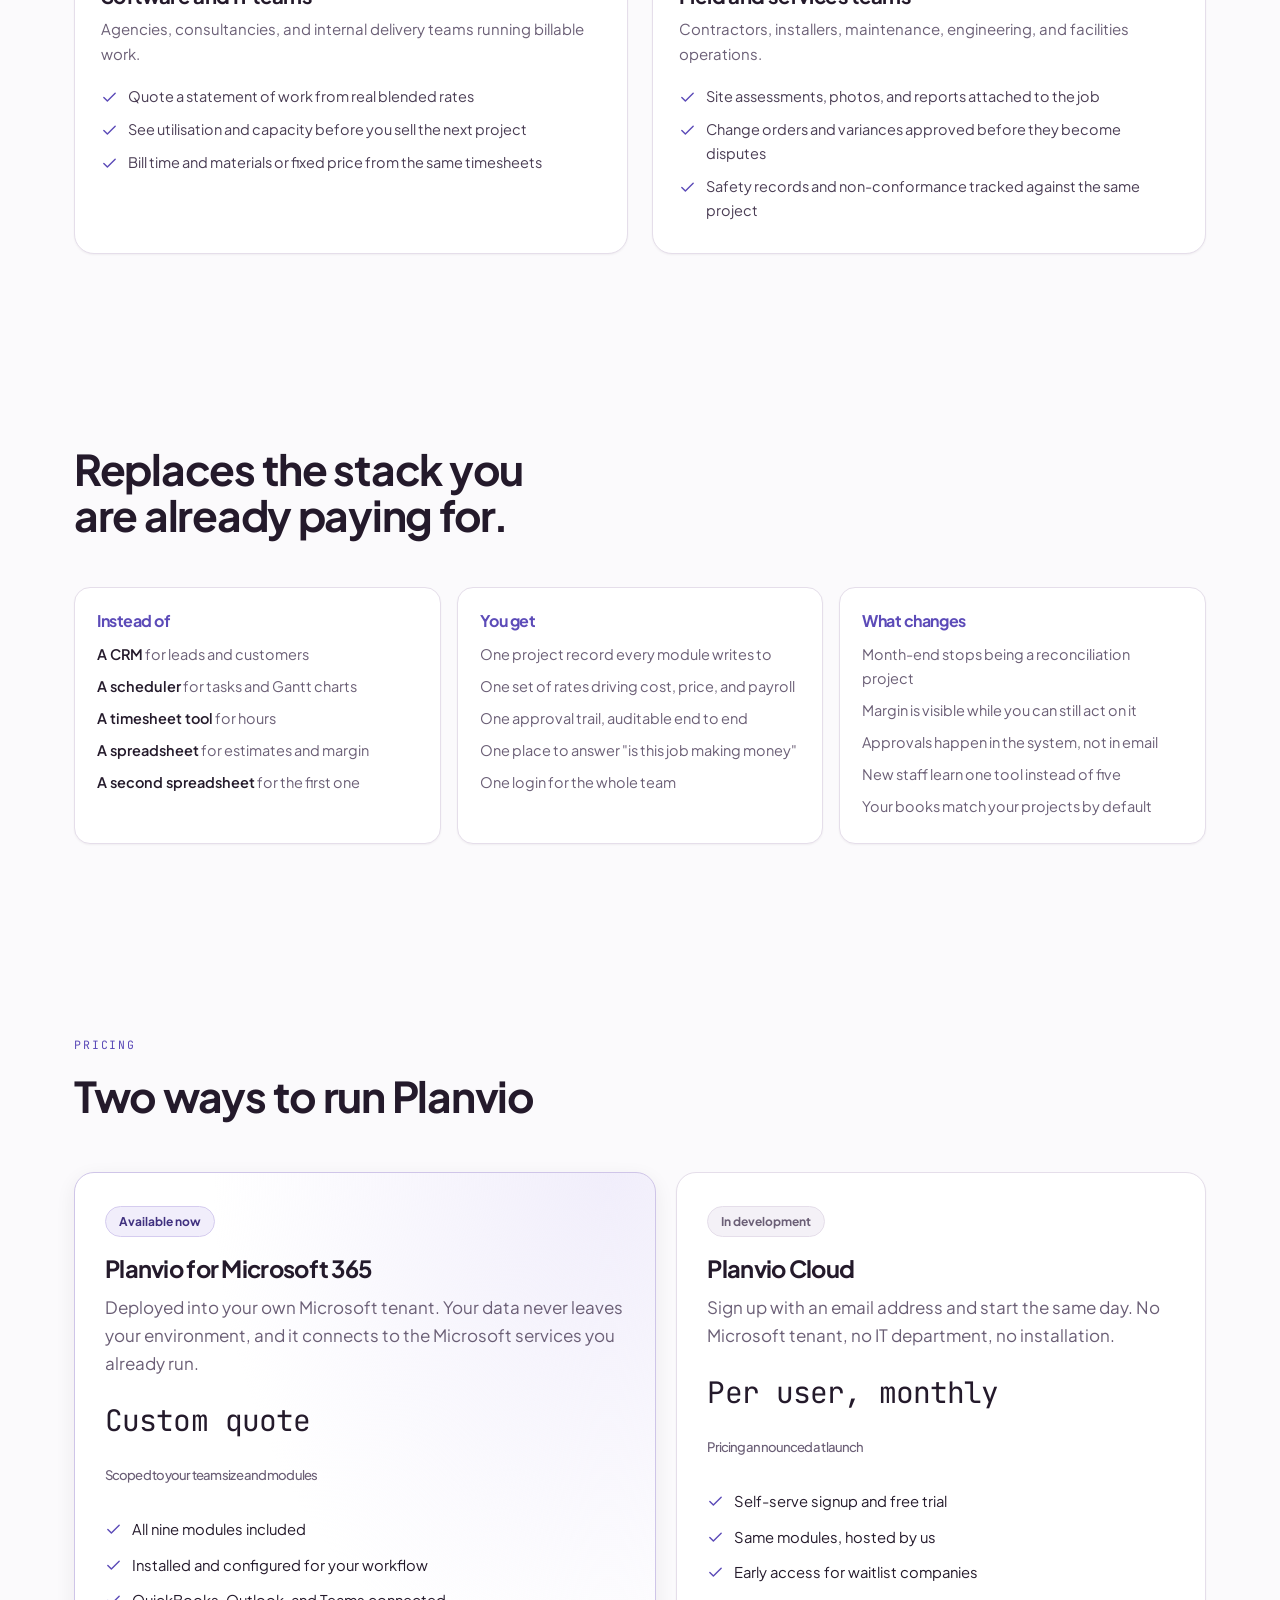
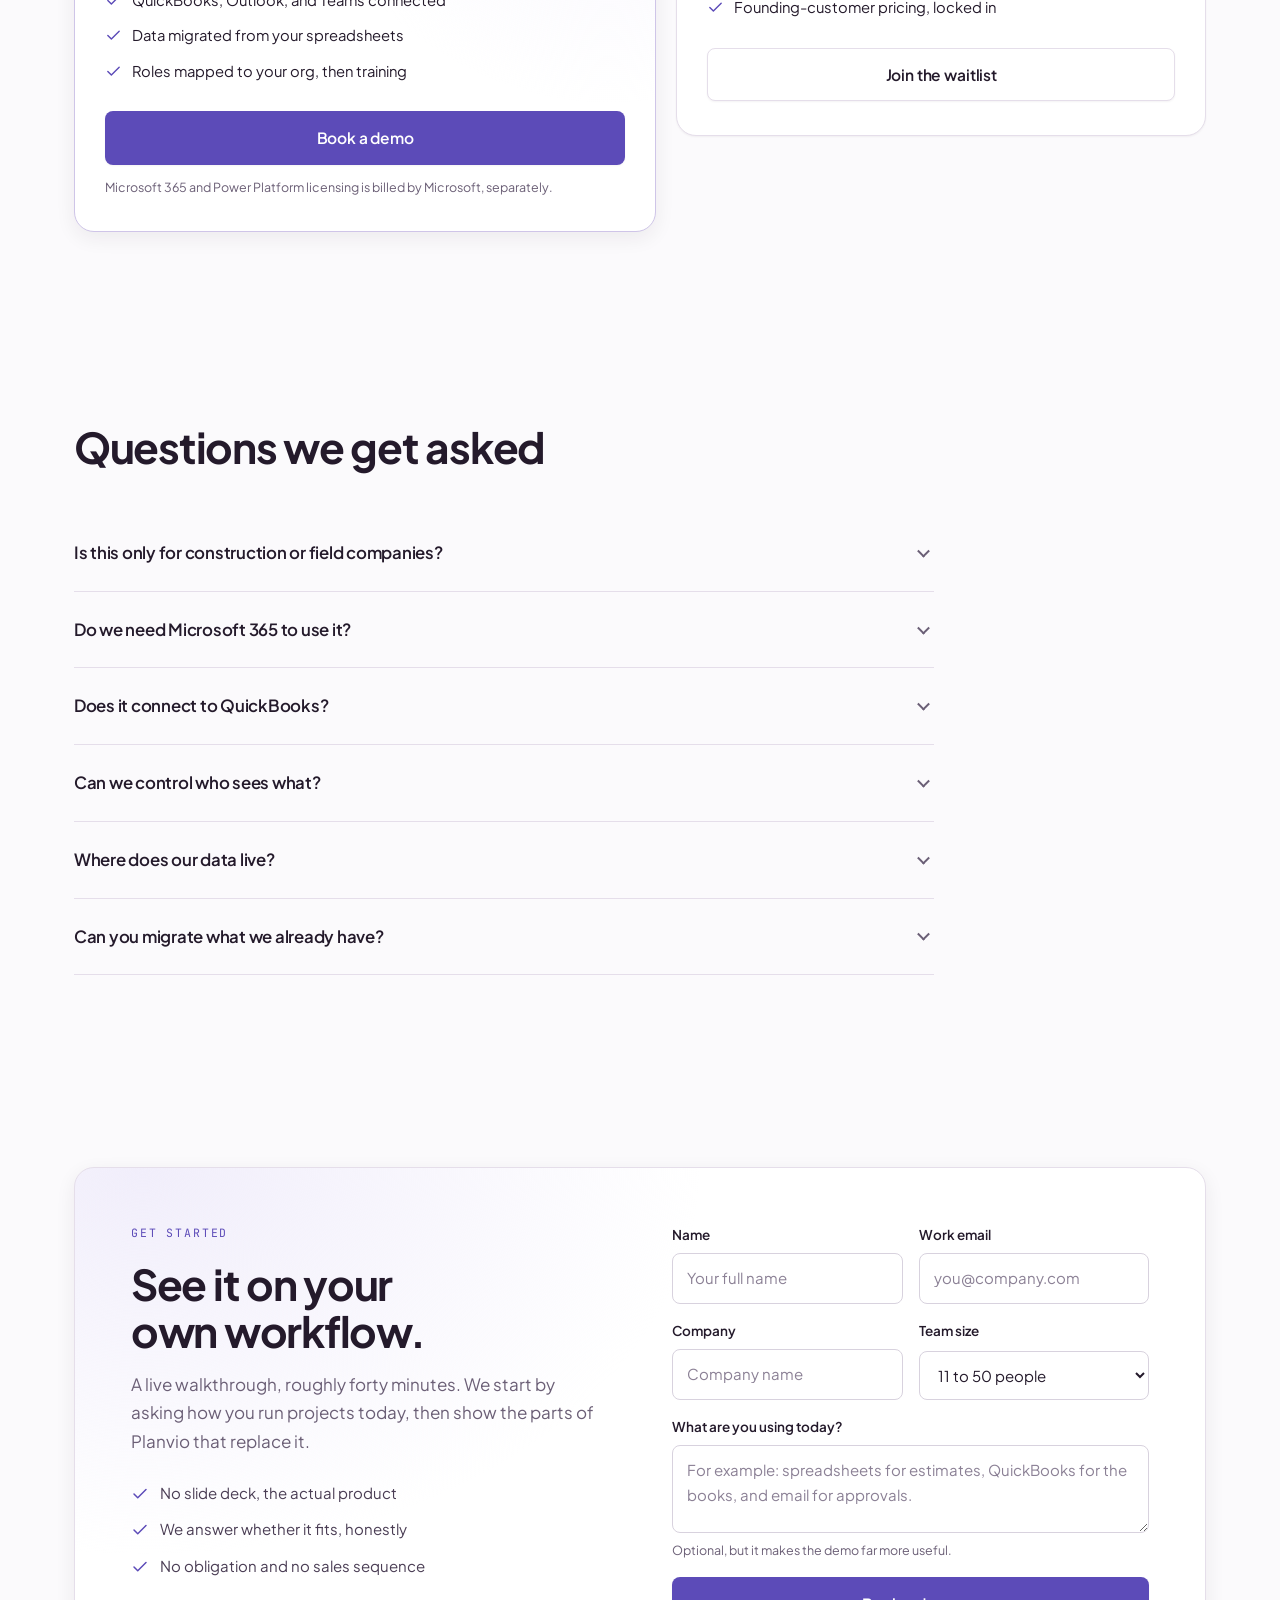
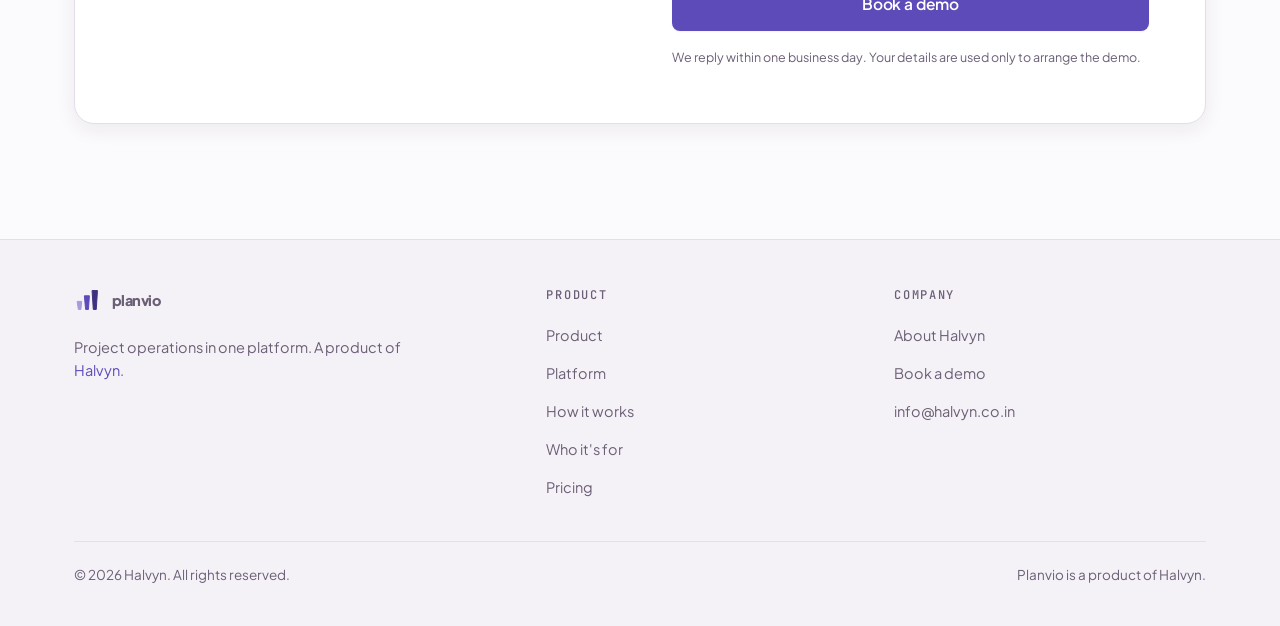
==== commit 2db9081d: "Show the product: real screenshots through the site The hero carried an SVG schematic of a record mo" ====
--- a/planvio.html
+++ b/planvio.html
@@ -9,16 +9,29 @@
 <link rel="icon" type="image/svg+xml" href="assets/favicon-planvio.svg">
 <meta name="theme-color" content="#FBFAFC">
 
+<link rel="canonical" href="https://halvyn.co.in/planvio.html">
+
+<!-- Share preview. See the note in index.html: absolute URL, raster only. -->
 <meta property="og:type" content="website">
+<meta property="og:site_name" content="Halvyn">
+<meta property="og:url" content="https://halvyn.co.in/planvio.html">
 <meta property="og:title" content="Planvio | Every project. One platform.">
 <meta property="og:description" content="Leads, estimates, schedules, timesheets, and invoices in one system instead of five tools and a spreadsheet.">
-<meta property="og:image" content="assets/mark.svg">
+<meta property="og:image" content="https://halvyn.co.in/assets/og-planvio.png">
+<meta property="og:image:type" content="image/png">
+<meta property="og:image:width" content="1200">
+<meta property="og:image:height" content="630">
+<meta property="og:image:alt" content="Planvio — every project, one platform.">
 <meta name="twitter:card" content="summary_large_image">
+<meta name="twitter:title" content="Planvio | Every project. One platform.">
+<meta name="twitter:description" content="Leads, estimates, schedules, timesheets, and invoices in one system instead of five tools and a spreadsheet.">
+<meta name="twitter:image" content="https://halvyn.co.in/assets/og-planvio.png">
 
 <link rel="preconnect" href="https://fonts.googleapis.com">
 <link rel="preconnect" href="https://fonts.gstatic.com" crossorigin>
 <link href="https://fonts.googleapis.com/css2?family=Plus+Jakarta+Sans:wght@400;500;600;700;800&family=JetBrains+Mono:wght@400;500&display=swap" rel="stylesheet">
 <link rel="stylesheet" href="styles.css">
+<script src="assets/form-config.js"></script>
 </head>
 <body>
 
@@ -30,6 +43,7 @@
       planvio
     </a>
     <nav class="nav" aria-label="Main">
+      <a href="#tour">Product</a>
       <a href="#platform">Platform</a>
       <a href="#how">How it works</a>
       <a href="#who">Who it's for</a>
@@ -44,52 +58,22 @@
 
 <!-- ============================ hero ============================ -->
 <section class="shell hero">
-  <div class="hero__grid">
-    <div>
-      <h1 class="h-display">Every project.<br>One platform.</h1>
-      <p class="lede">Leads, estimates, schedules, timesheets, and invoices in one
-        system instead of five tools and a spreadsheet.</p>
-      <div class="hero__cta">
-        <a class="btn btn--primary" href="#demo">Book a demo</a>
-        <a class="btn btn--ghost" href="#platform">See the platform</a>
-      </div>
-    </div>
-
-    <!-- Lifecycle diagram. This is a schematic of the product flow, not a
-         screenshot. Replace with real product screenshots once the demo
-         environment is seeded. -->
-    <div class="diagram reveal">
-      <p class="diagram__title">One record, five stages</p>
-      <svg viewBox="0 0 420 340" width="100%" role="img"
-           aria-label="A project record moving through five stages: lead, estimate, plan, deliver, and invoice.">
-        <line x1="26" y1="26" x2="26" y2="314" stroke="#D8D2DE" stroke-width="2"/>
-        <line x1="26" y1="26" x2="26" y2="170" stroke="#5C4BB8" stroke-width="2"/>
-
-        <g font-family="'Plus Jakarta Sans', sans-serif">
-          <!-- 1 -->
-          <circle cx="26" cy="26" r="8" fill="#5C4BB8"/>
-          <text x="56" y="22" fill="#241A2B" font-size="17" font-weight="600">Lead</text>
-          <text x="56" y="42" fill="#6B5F76" font-size="13" font-family="'JetBrains Mono', monospace">contact, source, value</text>
-          <!-- 2 -->
-          <circle cx="26" cy="98" r="8" fill="#5C4BB8"/>
-          <text x="56" y="94" fill="#241A2B" font-size="17" font-weight="600">Estimate</text>
-          <text x="56" y="114" fill="#6B5F76" font-size="13" font-family="'JetBrains Mono', monospace">cost basis, margin, quote</text>
-          <!-- 3 -->
-          <circle cx="26" cy="170" r="8" fill="#FFFFFF" stroke="#5C4BB8" stroke-width="2.5"/>
-          <text x="56" y="166" fill="#241A2B" font-size="17" font-weight="600">Plan</text>
-          <text x="56" y="186" fill="#6B5F76" font-size="13" font-family="'JetBrains Mono', monospace">tasks, people, baseline</text>
-          <!-- 4 -->
-          <circle cx="26" cy="242" r="8" fill="#FFFFFF" stroke="#D8D2DE" stroke-width="2.5"/>
-          <text x="56" y="238" fill="#6B5F76" font-size="17" font-weight="600">Deliver</text>
-          <text x="56" y="258" fill="#6B5F76" font-size="13" font-family="'JetBrains Mono', monospace">progress, changes, hours</text>
-          <!-- 5 -->
-          <circle cx="26" cy="314" r="8" fill="#FFFFFF" stroke="#D8D2DE" stroke-width="2.5"/>
-          <text x="56" y="310" fill="#6B5F76" font-size="17" font-weight="600">Invoice</text>
-          <text x="56" y="330" fill="#6B5F76" font-size="13" font-family="'JetBrains Mono', monospace">bill, collect, reconcile</text>
-        </g>
-      </svg>
-    </div>
-  </div>
+  <div class="hero__lead">
+    <h1 class="h-display">Every project.<br>One platform.</h1>
+    <p class="lede">Leads, estimates, schedules, timesheets, and invoices in one
+      system instead of five tools and a spreadsheet.</p>
+    <div class="hero__cta">
+      <a class="btn btn--primary" href="#demo">Book a demo</a>
+      <a class="btn btn--ghost" href="#tour">See the product</a>
+    </div>
+  </div>
+
+  <figure class="hero__shot reveal">
+    <img src="assets/shots/delivery-progress.png" width="1920" height="898"
+         fetchpriority="high" decoding="async"
+         alt="Planvio's delivery view: every live project on one screen, each with a bar for when it actually runs and a mark for the date it was due to finish.">
+    <figcaption>Every live project, and whether it is still on time.</figcaption>
+  </figure>
 </section>
 
 <!-- ============================ capability strip ============================ -->
@@ -117,6 +101,119 @@
   <hr class="rule">
 </div>
 
+<!-- ============================ product tour ============================ -->
+<section class="shell section" id="tour">
+  <p class="eyebrow">The product</p>
+  <h2 class="h-section">This is the whole thing.<br>No mock-ups.</h2>
+  <p class="body-mute" style="margin-top:18px;max-width:62ch">
+    Every screen below is the live product running against a demo company &mdash;
+    a services firm with sixteen projects, real hours booked against them, and
+    invoices that reconcile. Click through the modules and see what your team
+    would actually open on a Monday morning.
+  </p>
+
+  <div class="tour reveal">
+    <div class="tour__tabs" role="tablist" aria-label="Product screens">
+      <button class="tour__tab" role="tab" id="tab-pipeline"  aria-controls="panel-pipeline"  aria-selected="true">Pipeline</button>
+      <button class="tour__tab" role="tab" id="tab-planning"  aria-controls="panel-planning"  aria-selected="false">Planning</button>
+      <button class="tour__tab" role="tab" id="tab-delivery"  aria-controls="panel-delivery"  aria-selected="false">Delivery</button>
+      <button class="tour__tab" role="tab" id="tab-capacity"  aria-controls="panel-capacity"  aria-selected="false">Capacity</button>
+      <button class="tour__tab" role="tab" id="tab-time"      aria-controls="panel-time"      aria-selected="false">Time</button>
+      <button class="tour__tab" role="tab" id="tab-assurance" aria-controls="panel-assurance" aria-selected="false">Assurance</button>
+      <button class="tour__tab" role="tab" id="tab-finance"   aria-controls="panel-finance"   aria-selected="false">Finance</button>
+      <button class="tour__tab" role="tab" id="tab-people"    aria-controls="panel-people"    aria-selected="false">People</button>
+    </div>
+
+    <div class="tour__panel" role="tabpanel" id="panel-pipeline" aria-labelledby="tab-pipeline">
+      <div class="tour__frame">
+        <img class="tour__shot" src="assets/shots/pipeline-dashboard.png" width="1920" height="898" loading="lazy" decoding="async"
+             alt="Planvio's pipeline dashboard: weighted pipeline value, win rate, and a stage funnel showing how many deals reached each stage and what share carried on to the next.">
+      </div>
+      <div class="tour__cap">
+        <p><b>Where the money might come from.</b> The funnel shows how many deals reached each stage and what share carried on, so you can see where you lose them rather than only what is left. Pipeline value is weighted by win probability, not the sum of every hopeful number on the list.</p>
+        <span class="tour__meta">Pipeline &rarr; Dashboard</span>
+      </div>
+    </div>
+
+    <div class="tour__panel" role="tabpanel" id="panel-planning" aria-labelledby="tab-planning" hidden>
+      <div class="tour__frame">
+        <img class="tour__shot" src="assets/shots/planning-schedule.png" width="1920" height="898" loading="lazy" decoding="async"
+             alt="A project plan in Planvio, broken into work packages, with progress by package and a task grid beneath.">
+      </div>
+      <div class="tour__cap">
+        <p><b>The plan, and whether it is still true.</b> Tasks group into work packages with dates, hours and cost on every line. Submit the plan for review and it locks &mdash; from then on the baseline is what you measure drift against, instead of a number that quietly moved.</p>
+        <span class="tour__meta">Planning &rarr; Schedule</span>
+      </div>
+    </div>
+
+    <div class="tour__panel" role="tabpanel" id="panel-delivery" aria-labelledby="tab-delivery" hidden>
+      <div class="tour__frame">
+        <img class="tour__shot" src="assets/shots/delivery-progress.png" width="1920" height="898" loading="lazy" decoding="async"
+             alt="Planvio's delivery view: one row per project, with a bar for when it actually runs and a mark for the date it was due to finish.">
+      </div>
+      <div class="tour__cap">
+        <p><b>Every project, on one screen, honestly.</b> One row each: the bar is when the project actually runs, the mark is when it was due to finish. Late is visible as distance, not buried in a status field somebody forgot to update.</p>
+        <span class="tour__meta">Delivery &rarr; Progress</span>
+      </div>
+    </div>
+
+    <div class="tour__panel" role="tabpanel" id="panel-capacity" aria-labelledby="tab-capacity" hidden>
+      <div class="tour__frame">
+        <img class="tour__shot" src="assets/shots/capacity-grid.png" width="1920" height="898" loading="lazy" decoding="async"
+             alt="A person-by-week grid in Planvio, each cell shaded by how booked that person is in that week.">
+      </div>
+      <div class="tour__cap">
+        <p><b>Who is free, and when.</b> A cell per person per week, shaded by how booked they are. Past weeks show hours actually logged; future weeks show what is committed. Approved leave is taken off the week it falls in, not smeared across the month.</p>
+        <span class="tour__meta">Capacity &rarr; Capacity Pool</span>
+      </div>
+    </div>
+
+    <div class="tour__panel" role="tabpanel" id="panel-time" aria-labelledby="tab-time" hidden>
+      <div class="tour__frame">
+        <img class="tour__shot" src="assets/shots/time-timesheet.png" width="1920" height="898" loading="lazy" decoding="async"
+             alt="Planvio's time dashboard: hours logged, submitted-on-time and approval lag, with a week-by-person grid and a submitted-reviewed-approved funnel.">
+      </div>
+      <div class="tour__cap">
+        <p><b>Who has filled their timesheet in.</b> A week per person, shaded by hours, so a thin week is visible before payroll asks. Hours land against a task, which is what makes a project's cost and its margin move on their own &mdash; and unbilled hours are counted, not guessed at.</p>
+        <span class="tour__meta">Time &rarr; Dashboard</span>
+      </div>
+    </div>
+
+    <div class="tour__panel" role="tabpanel" id="panel-assurance" aria-labelledby="tab-assurance" hidden>
+      <div class="tour__frame">
+        <img class="tour__shot" src="assets/shots/assurance-risk.png" width="1920" height="898" loading="lazy" decoding="async"
+             alt="A five-by-five likelihood and impact matrix in Planvio, with risk counts in each square.">
+      </div>
+      <div class="tour__cap">
+        <p><b>Risk you can actually read.</b> Likelihood against impact, counts in the squares, the dangerous corner where you expect it. Click a square and the register below filters to those risks &mdash; the matrix is a control, not a picture.</p>
+        <span class="tour__meta">Assurance &rarr; Risk</span>
+      </div>
+    </div>
+
+    <div class="tour__panel" role="tabpanel" id="panel-finance" aria-labelledby="tab-finance" hidden>
+      <div class="tour__frame">
+        <img class="tour__shot" src="assets/shots/finance-invoices.png" width="1920" height="898" loading="lazy" decoding="async"
+             alt="Planvio's finance dashboard: unpaid invoices grouped by age, alongside billed, paid, days-to-get-paid and credit-used figures.">
+      </div>
+      <div class="tour__cap">
+        <p><b>What is owed, and how late.</b> Unpaid invoices grouped by age, so the shape of what is outstanding is the first thing you see. Days to get paid comes from the last year's billing rather than a guess, and overdue is derived from the due date rather than trusted from a stale status.</p>
+        <span class="tour__meta">Finance &rarr; Dashboard</span>
+      </div>
+    </div>
+
+    <div class="tour__panel" role="tabpanel" id="panel-people" aria-labelledby="tab-people" hidden>
+      <div class="tour__frame">
+        <img class="tour__shot" src="assets/shots/people-team.png" width="1920" height="898" loading="lazy" decoding="async"
+             alt="Planvio's people dashboard: headcount, attrition, median tenure and open reviews, with a tenure distribution chart and the reporting lines.">
+      </div>
+      <div class="tour__cap">
+        <p><b>Who you have, and how long they stay.</b> Tenure by band, and who carries the reporting lines. Attrition reads as a dash until a leaving date exists &mdash; an empty column is not evidence that nobody has left. Pay, burden and bill rate stay three separate numbers, because treating them as one is how a project looks profitable until it is finished.</p>
+        <span class="tour__meta">People &rarr; Dashboard</span>
+      </div>
+    </div>
+  </div>
+</section>
+
 <!-- ============================ platform / bento ============================ -->
 <section class="shell section" id="platform">
   <p class="eyebrow">The platform</p>
@@ -239,8 +336,9 @@
   <div class="audience">
     <article class="aud reveal">
       <div class="aud__media">
-        <img src="https://picsum.photos/seed/planvio-software-team-desk/960/540"
-             alt="A software team working together at a desk" loading="lazy" width="960" height="540">
+        <img src="assets/shots/capacity-grid.png"
+             alt="Planvio's capacity grid, showing who is booked week by week."
+             loading="lazy" decoding="async" width="1920" height="898">
       </div>
       <div class="aud__body">
         <h3>Software and IT teams</h3>
@@ -255,8 +353,9 @@
 
     <article class="aud reveal">
       <div class="aud__media">
-        <img src="https://picsum.photos/seed/planvio-field-crew-site-plans/960/540"
-             alt="A field crew reviewing plans on site" loading="lazy" width="960" height="540">
+        <img src="assets/shots/assurance-risk.png"
+             alt="Planvio's risk matrix, plotting likelihood against impact."
+             loading="lazy" decoding="async" width="1920" height="898">
       </div>
       <div class="aud__body">
         <h3>Field and services teams</h3>
@@ -482,6 +581,7 @@
       <div>
         <h4>Product</h4>
         <ul>
+          <li><a href="#tour">Product</a></li>
           <li><a href="#platform">Platform</a></li>
           <li><a href="#how">How it works</a></li>
           <li><a href="#who">Who it's for</a></li>
@@ -527,7 +627,47 @@
 })();
 
 /* ---------------------------------------------------------------------------
-   2. Demo request form.
+   2. Product tour tabs.
+
+   Panels are real elements with the `hidden` attribute rather than CSS-only
+   toggles, so a screen reader is told which one is current and lazy images in
+   the hidden panels are not fetched until their tab is opened.
+
+   Arrow keys move between tabs, per the WAI-ARIA tabs pattern — a tablist that
+   only responds to clicks is a keyboard trap for anyone not using a mouse.
+   ------------------------------------------------------------------------ */
+(function () {
+  var tablist = document.querySelector('.tour__tabs');
+  if (!tablist) return;
+  var tabs = Array.prototype.slice.call(tablist.querySelectorAll('.tour__tab'));
+
+  function select(tab, focus) {
+    tabs.forEach(function (t) {
+      var on = t === tab;
+      t.setAttribute('aria-selected', on ? 'true' : 'false');
+      t.tabIndex = on ? 0 : -1;
+      var panel = document.getElementById(t.getAttribute('aria-controls'));
+      if (panel) { panel.hidden = !on; }
+    });
+    if (focus) tab.focus();
+  }
+
+  tabs.forEach(function (tab, i) {
+    tab.tabIndex = tab.getAttribute('aria-selected') === 'true' ? 0 : -1;
+    tab.addEventListener('click', function () { select(tab, false); });
+    tab.addEventListener('keydown', function (e) {
+      var next = null;
+      if (e.key === 'ArrowRight') next = tabs[(i + 1) % tabs.length];
+      else if (e.key === 'ArrowLeft') next = tabs[(i - 1 + tabs.length) % tabs.length];
+      else if (e.key === 'Home') next = tabs[0];
+      else if (e.key === 'End') next = tabs[tabs.length - 1];
+      if (next) { e.preventDefault(); select(next, true); }
+    });
+  });
+})();
+
+/* ---------------------------------------------------------------------------
+   3. Demo request form.
 
    ENDPOINT: set this to where the lead should go. Two good options:
      a) Your existing Power Automate "Planvio Lead" HTTP trigger URL.
@@ -537,7 +677,7 @@
    client with the details pre-filled, so the page still works today.
    ------------------------------------------------------------------------ */
 (function () {
-  var ENDPOINT = '';
+  var ENDPOINT = window.HALVYN_FORM_ENDPOINT || '';
   var FALLBACK_EMAIL = 'info@halvyn.co.in';
 
   var form   = document.getElementById('demo-form');
--- a/styles.css
+++ b/styles.css
@@ -200,18 +200,43 @@
 
 .hero { padding-top: clamp(52px, 6.5vw, 88px); padding-bottom: clamp(56px, 7vw, 92px); }
 
-.hero__grid {
-  display: grid;
-  grid-template-columns: 1.05fr 0.95fr;
-  gap: clamp(40px, 6vw, 72px);
-  align-items: center;
+/* The hero is one column now: headline, then the product at full width.
+   A screenshot squeezed into a half-width column is unreadable at 1920px
+   wide, and a hero that cannot show the interface legibly may as well not
+   show it. */
+.hero__lead { max-width: 60ch; }
+
+.hero__shot {
+  margin: clamp(38px, 5vw, 60px) 0 0;
+  border-radius: var(--r-media);
+  overflow: hidden;
+  border: 1px solid var(--line);
+  box-shadow: var(--shadow-lg);
+  background: var(--surface-2);
+}
+.hero__shot img {
+  display: block;
+  width: 100%;
+  height: auto;
+  aspect-ratio: 1920 / 898;
+  object-fit: cover;
+  object-position: top left;
+}
+.hero__shot figcaption {
+  padding: 13px 20px;
+  border-top: 1px solid var(--line);
+  background: var(--surface);
+  font-family: var(--mono);
+  font-size: 12.5px;
+  color: var(--text-mute);
 }
 
 .hero h1 { max-width: 15ch; }
 .hero .lede { margin-top: 22px; }
 .hero__cta { display: flex; flex-wrap: wrap; gap: 12px; margin-top: 34px; }
 
-/* honest schematic, not a product screenshot */
+/* Schematic block. No longer used on the Planvio hero (a real
+   screenshot replaced it); retained for other pages. */
 .diagram {
   background: var(--surface);
   border: 1px solid var(--line);
@@ -386,7 +411,14 @@
   box-shadow: var(--shadow-sm);
 }
 .aud__media { aspect-ratio: 16 / 9; overflow: hidden; background: var(--surface-2); }
-.aud__media img { width: 100%; height: 100%; object-fit: cover; display: block; }
+.aud__media img {
+  width: 100%; height: 100%; display: block;
+  object-fit: cover;
+  /* These are screenshots, not photography. Anchoring top-left keeps the
+     navigation and the first rows of content in frame when the 1920x898
+     capture is cropped to 16:9; centring would slice the useful part out. */
+  object-position: top left;
+}
 .aud__body { padding: 26px 26px 30px; }
 .aud h3 { font-size: 1.28rem; margin-bottom: 10px; }
 .aud p { color: var(--text-mute); font-size: 15px; }
@@ -728,3 +760,89 @@
   }
   .reveal.is-in { opacity: 1; transform: none; }
 }
+
+/* ---------- product tour ----------
+   A tabbed gallery of real screens. The point of this section is to stop
+   describing the product and show it: someone deciding whether Planvio fits
+   their business wants to see the actual screen they would live in, not an
+   illustration of one. */
+
+.tour__tabs {
+  display: flex;
+  flex-wrap: wrap;
+  gap: 8px;
+  margin: 28px 0 22px;
+  padding: 0;
+  list-style: none;
+}
+
+.tour__tab {
+  appearance: none;
+  border: 1px solid var(--line);
+  background: var(--surface);
+  color: var(--text-mid);
+  font: inherit;
+  font-size: 14px;
+  font-weight: 600;
+  padding: 8px 15px;
+  border-radius: var(--r-pill);
+  cursor: pointer;
+  transition: background .18s var(--ease), border-color .18s var(--ease),
+              color .18s var(--ease);
+}
+.tour__tab:hover { border-color: #CFC5D8; color: var(--text); }
+.tour__tab[aria-selected="true"] {
+  background: var(--accent);
+  border-color: var(--accent);
+  color: var(--on-accent);
+}
+.tour__tab:focus-visible {
+  outline: 3px solid rgba(92, 75, 184, .3);
+  outline-offset: 2px;
+}
+
+/* The frame. A hairline and a soft shadow are enough to read as "a window"
+   without drawing a fake browser: chrome around a screenshot dates fast and
+   competes with the interface it is meant to present. */
+.tour__frame {
+  background: var(--surface);
+  border: 1px solid var(--line);
+  border-radius: var(--r-media);
+  box-shadow: var(--shadow-lg);
+  overflow: hidden;
+}
+
+.tour__shot {
+  display: block;
+  width: 100%;
+  height: auto;
+  /* Screens are captured wide; this keeps a consistent block height so
+     switching tabs does not make the page jump. */
+  aspect-ratio: 1920 / 898;
+  object-fit: cover;
+  object-position: top center;
+  background: var(--surface-2);
+}
+
+.tour__panel[hidden] { display: none; }
+
+.tour__cap {
+  display: grid;
+  grid-template-columns: minmax(0, 1fr) auto;
+  gap: 10px 28px;
+  align-items: start;
+  margin-top: 18px;
+}
+.tour__cap p { margin: 0; color: var(--text-mid); font-size: 15.5px; }
+.tour__cap b { color: var(--text); font-weight: 600; }
+.tour__meta {
+  font-family: var(--mono);
+  font-size: 12.5px;
+  color: var(--text-mute);
+  white-space: nowrap;
+  padding-top: 3px;
+}
+@media (max-width: 720px) {
+  .tour__cap { grid-template-columns: 1fr; }
+  .tour__meta { white-space: normal; }
+}
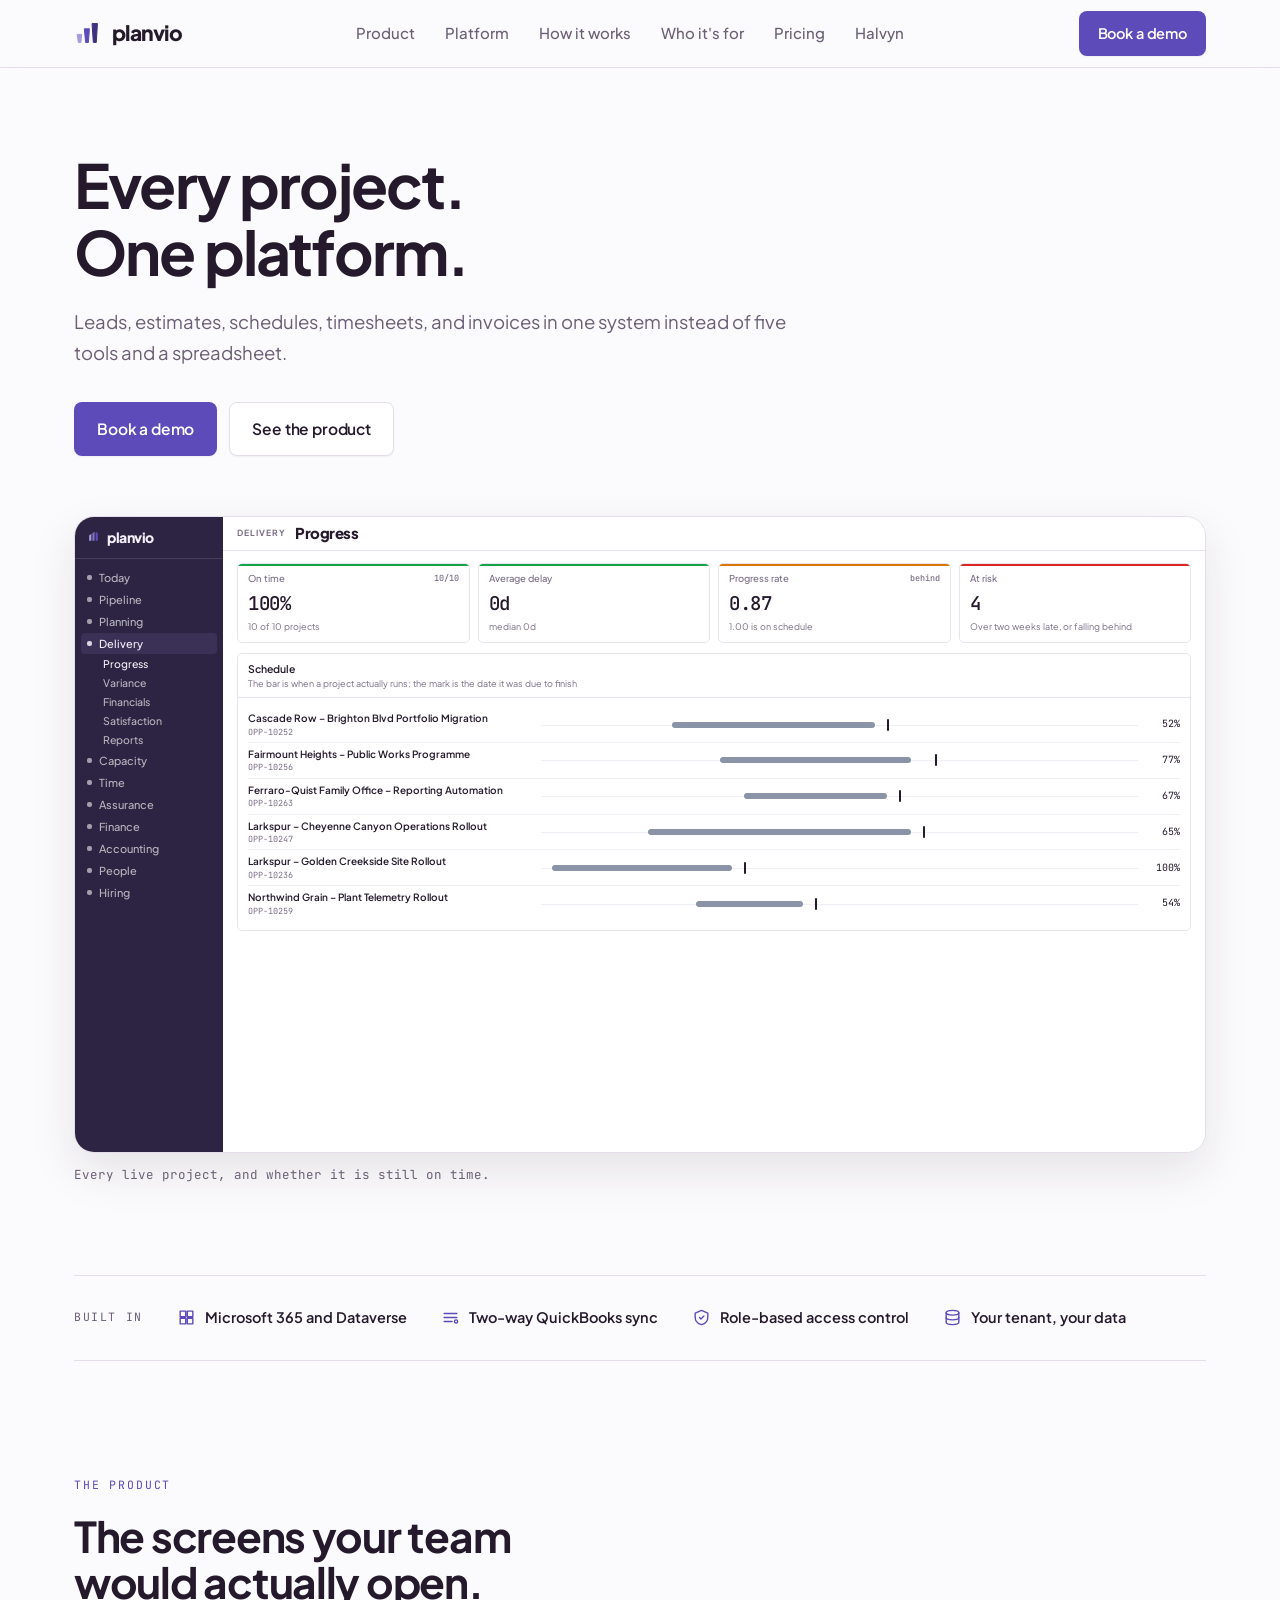
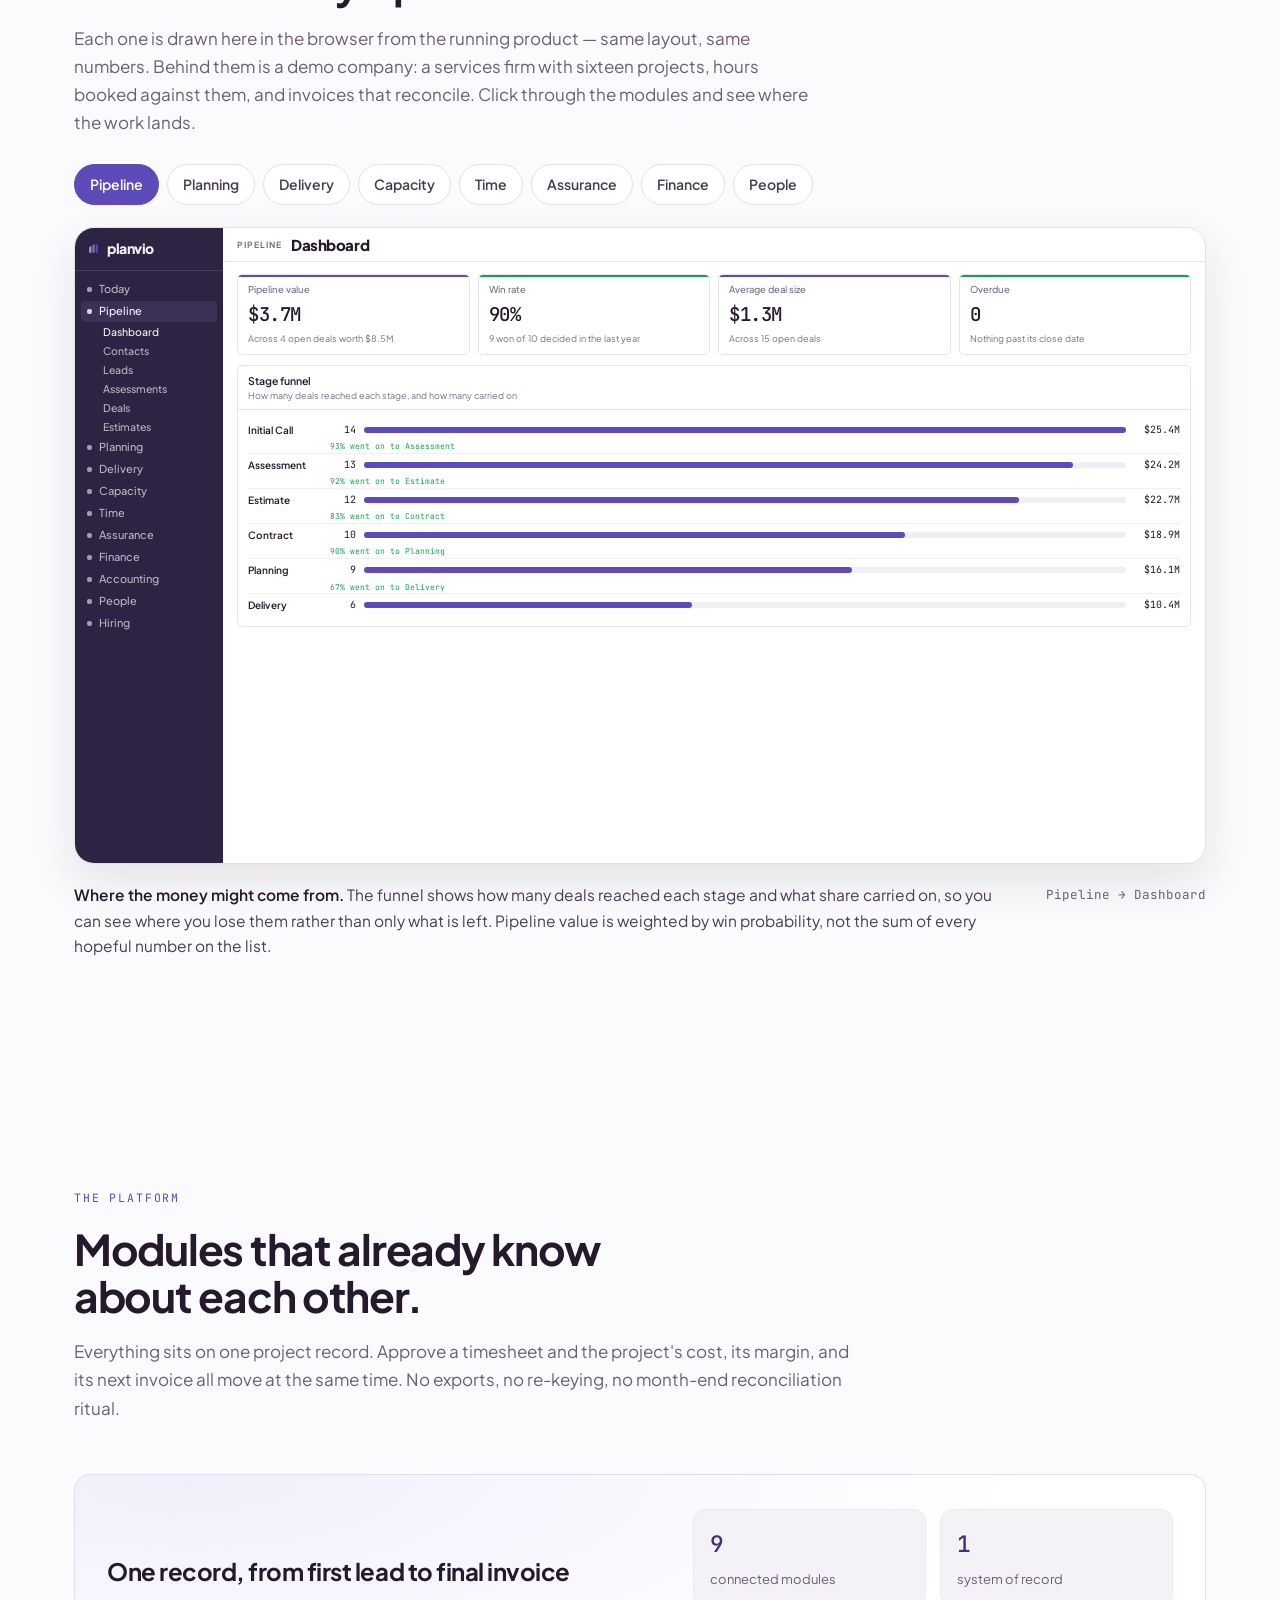
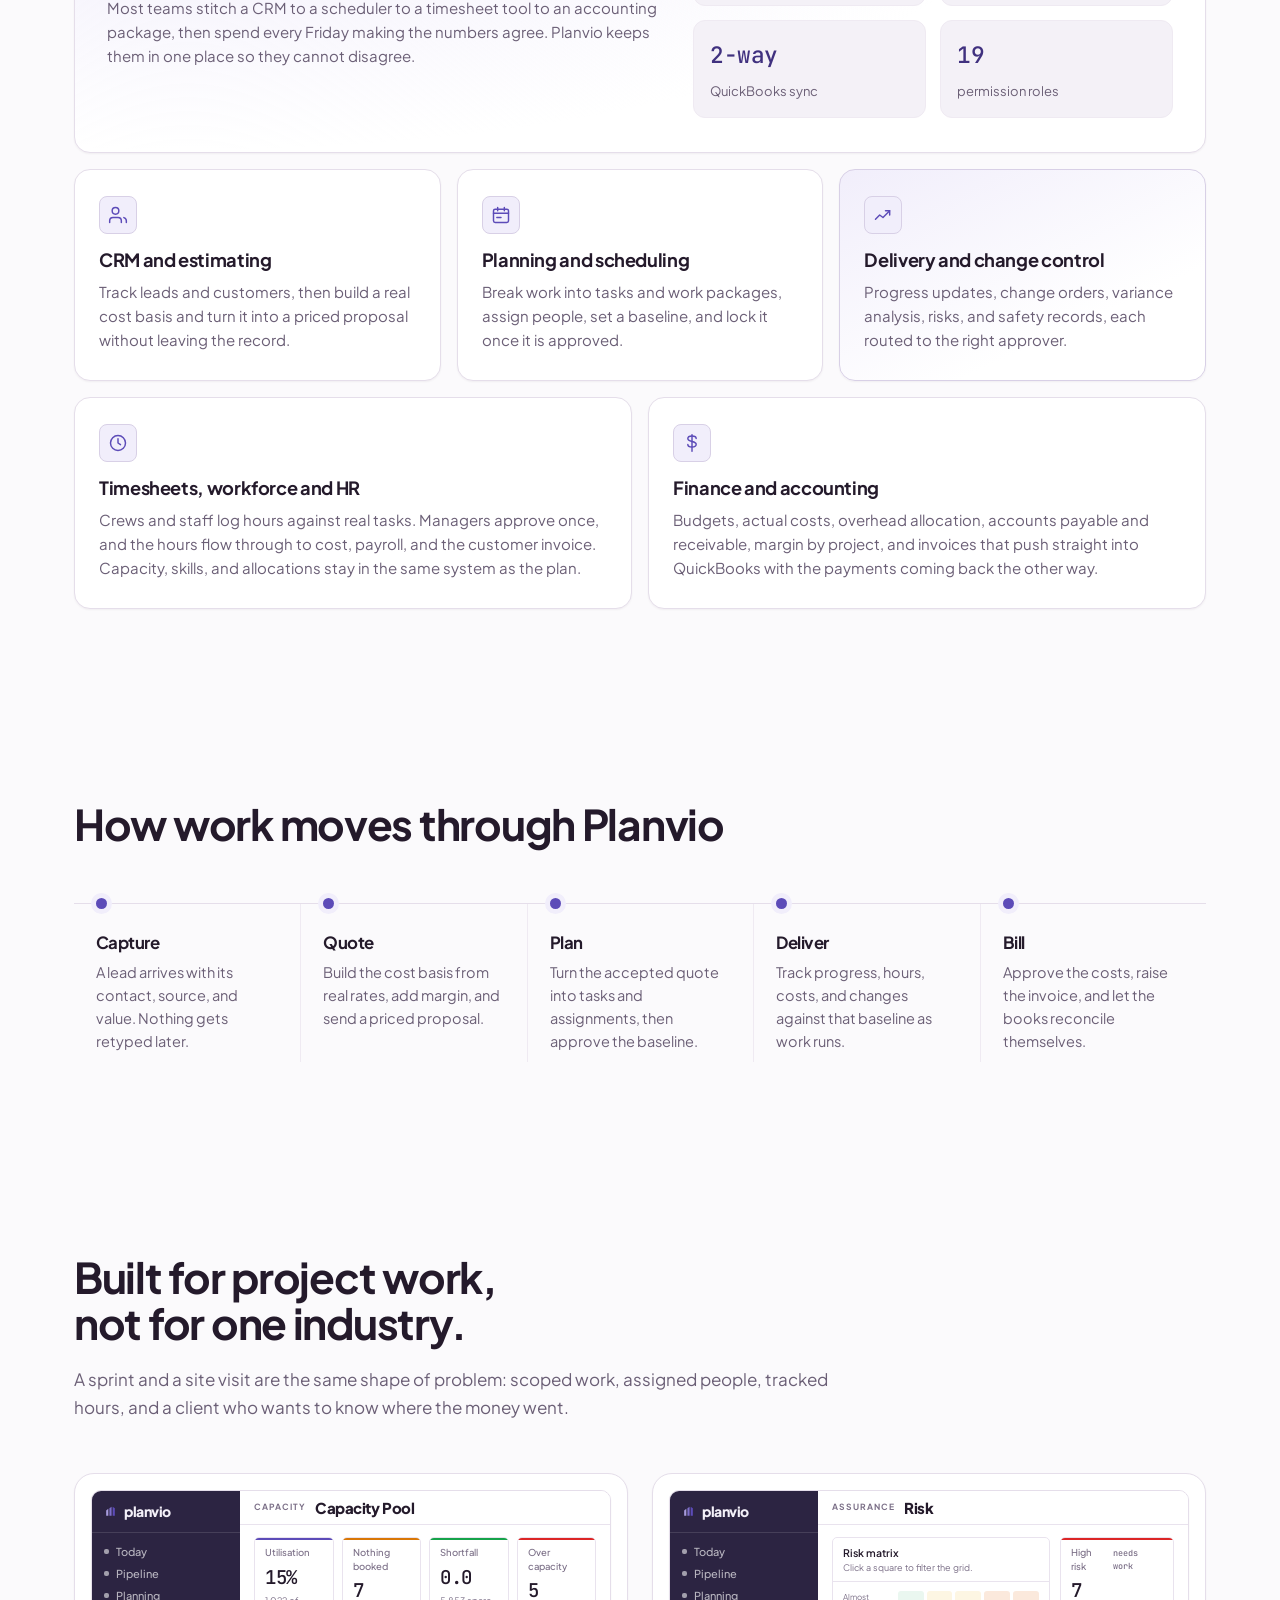
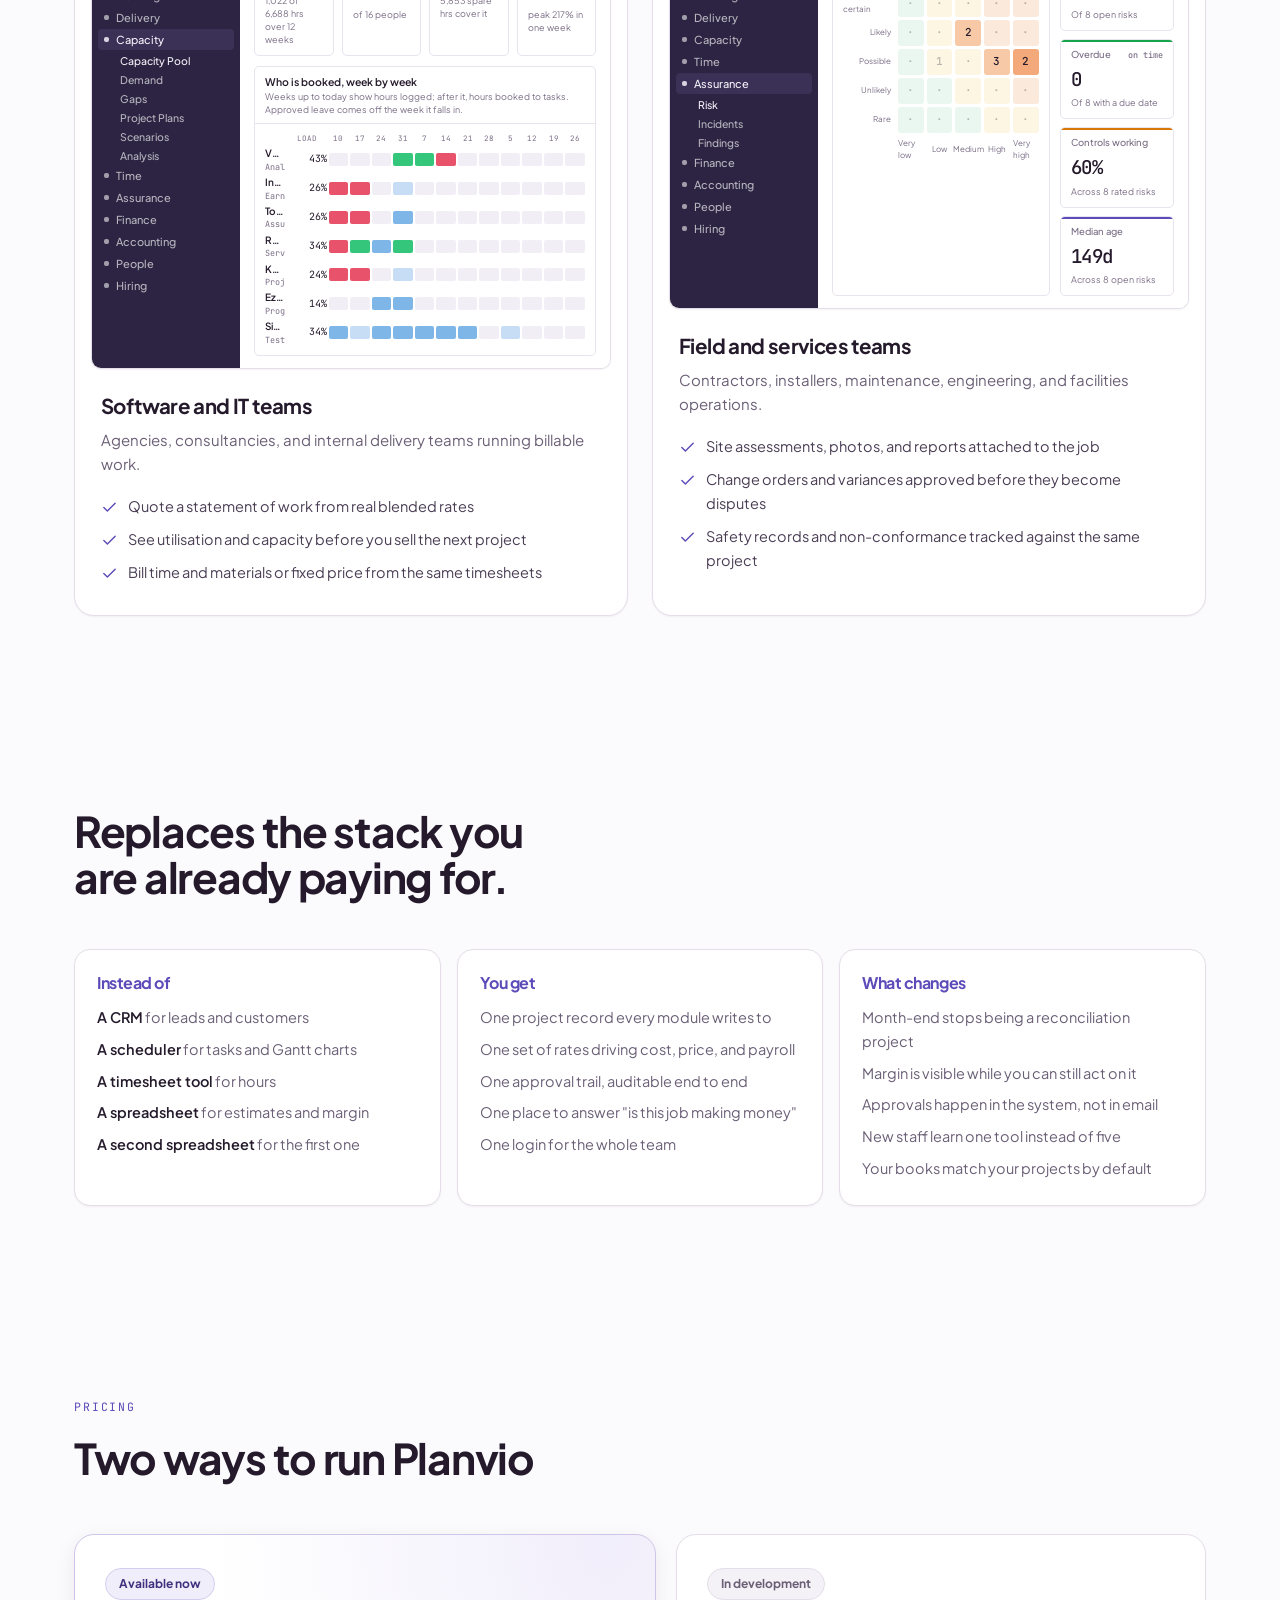
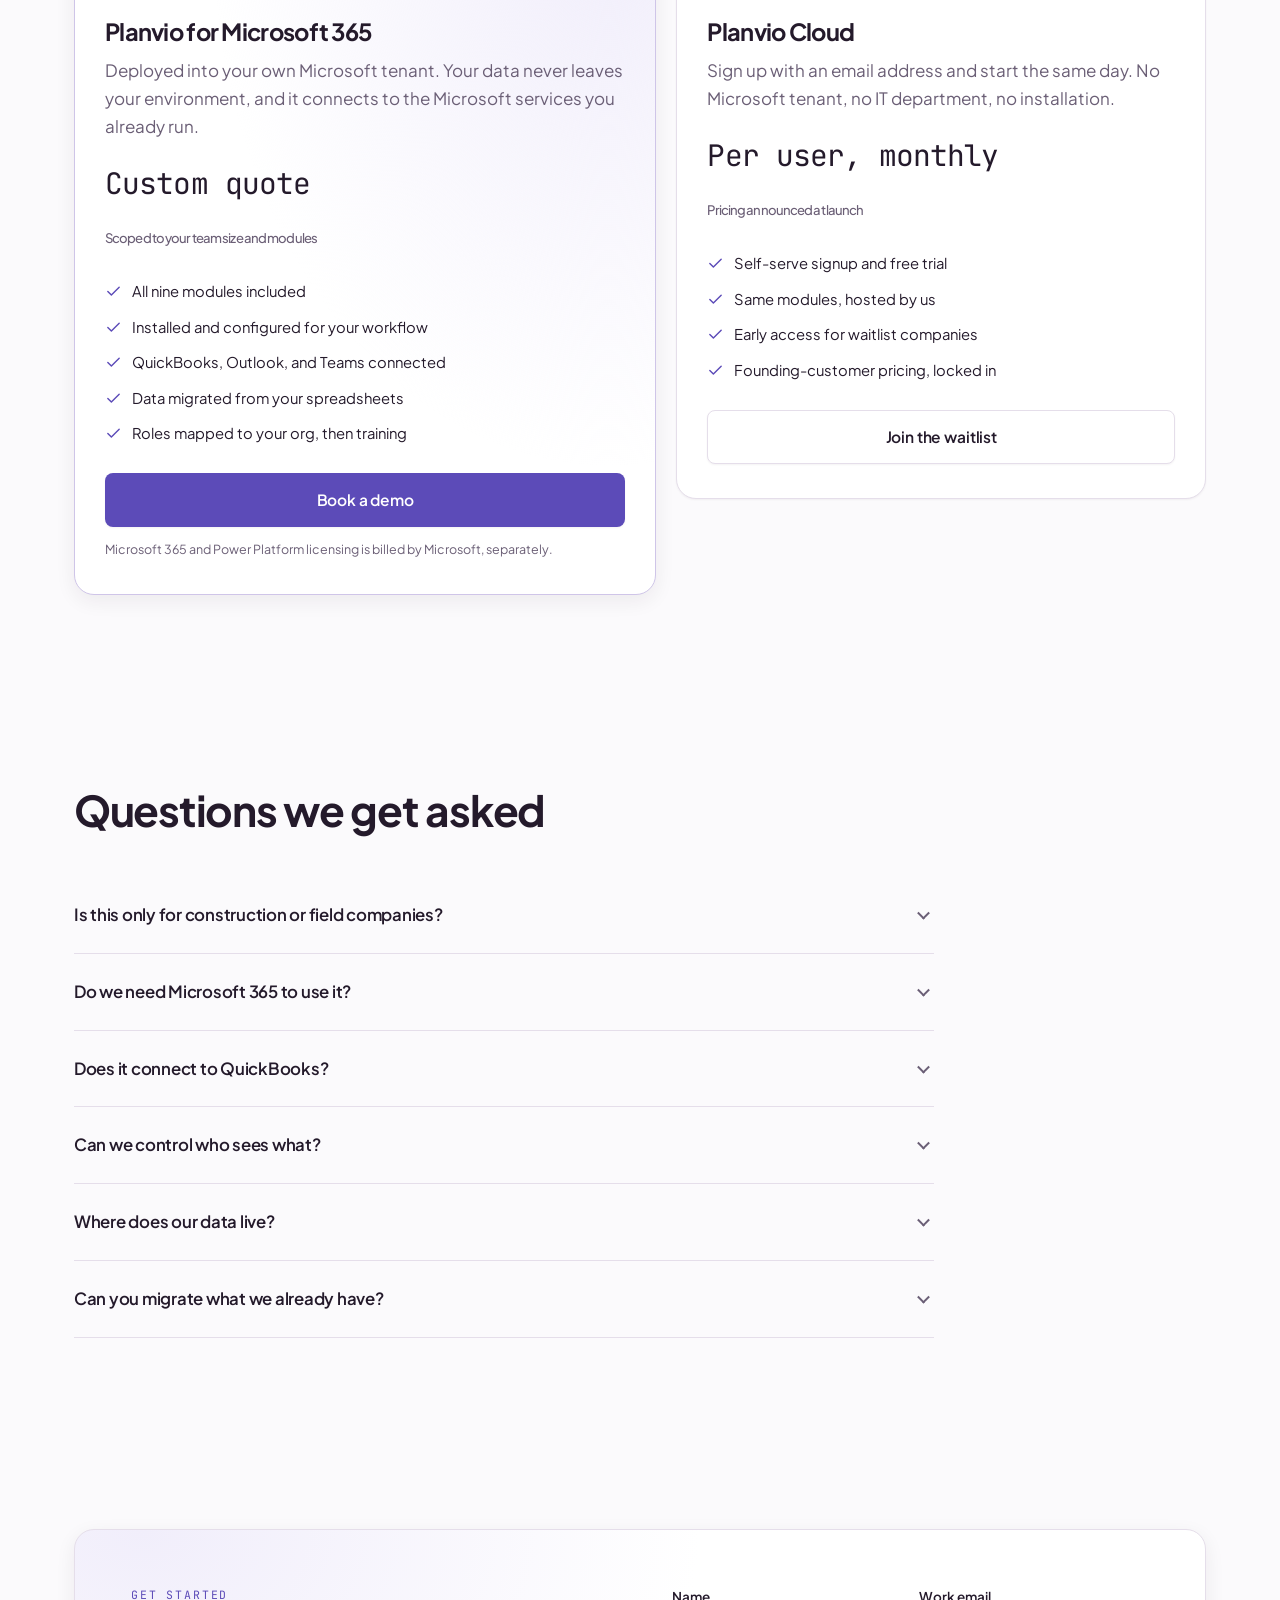
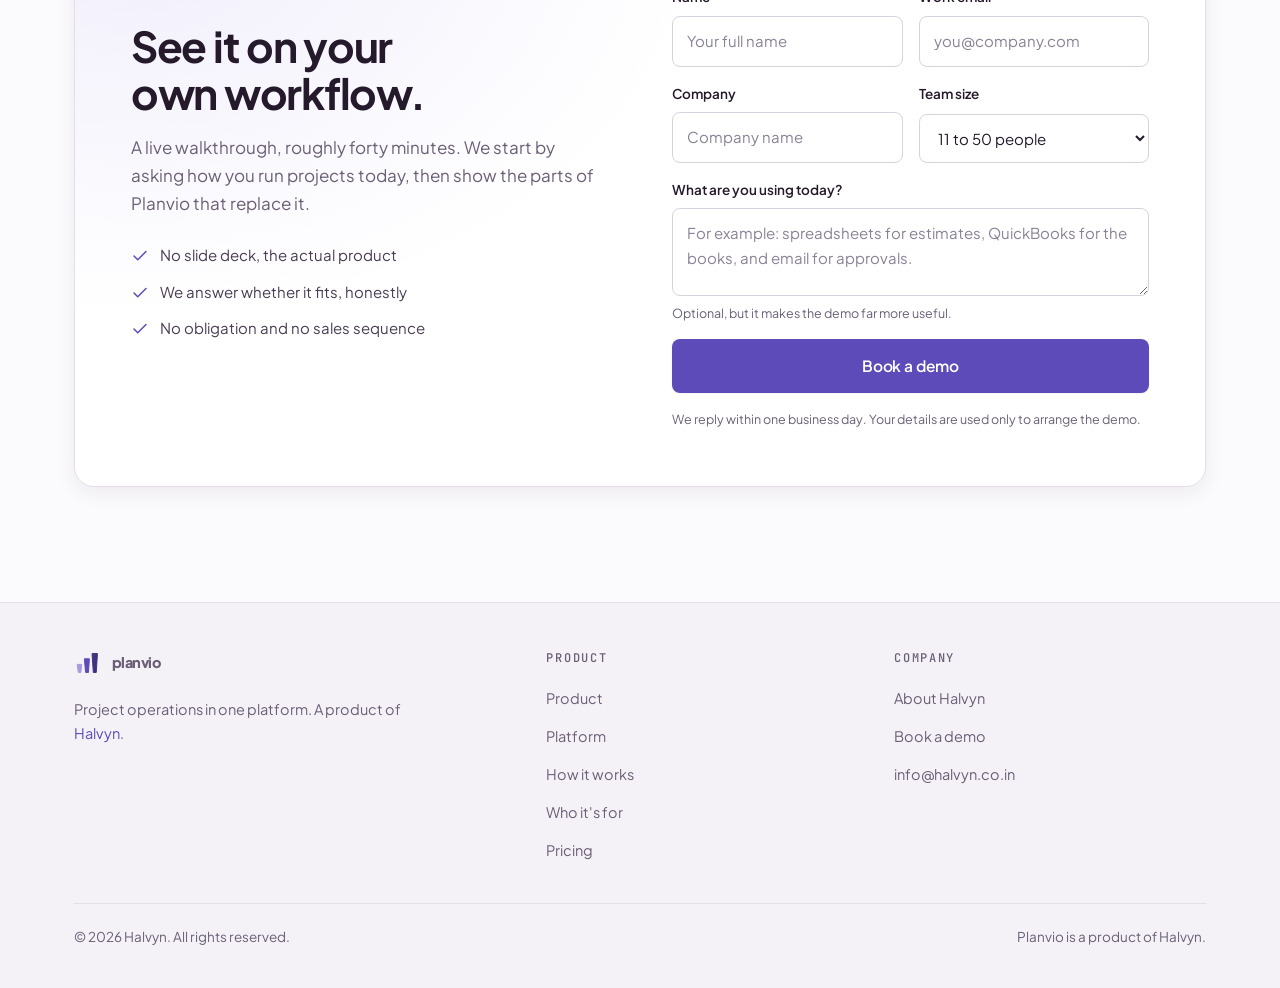
==== commit 40f8f6b3: "Rebuild the product screens in HTML; drop the raster captures Capturing the running app produced bad" ====
--- a/planvio.html
+++ b/planvio.html
@@ -69,9 +69,7 @@
   </div>
 
   <figure class="hero__shot reveal">
-    <img src="assets/shots/delivery-progress.png" width="1920" height="898"
-         fetchpriority="high" decoding="async"
-         alt="Planvio's delivery view: every live project on one screen, each with a bar for when it actually runs and a mark for the date it was due to finish.">
+    <div class="mock" role="img" aria-label="Planvio's delivery view: every live project on one screen, each with a bar for when it actually runs and a mark for the date it was due to finish."><div class="mock__rail"><div class="mock__brand"><svg width="13" height="13" viewBox="0 0 24 24" fill="none" aria-hidden="true"><path d="M4 20V10l4-3v13z" fill="#A79BDC"/><path d="M10 20V6l4-3v17z" fill="#7E6FCB"/><path d="M16 20V3l4 3v14z" fill="#5C4BB8"/></svg><span>planvio</span></div><div class="mock__nav"><i><span class="mock__dot"></span><b>Today</b></i><i><span class="mock__dot"></span><b>Pipeline</b></i><i><span class="mock__dot"></span><b>Planning</b></i><i class="on"><span class="mock__dot"></span><b>Delivery</b></i><i class="sub on"><b>Progress</b></i><i class="sub"><b>Variance</b></i><i class="sub"><b>Financials</b></i><i class="sub"><b>Satisfaction</b></i><i class="sub"><b>Reports</b></i><i><span class="mock__dot"></span><b>Capacity</b></i><i><span class="mock__dot"></span><b>Time</b></i><i><span class="mock__dot"></span><b>Assurance</b></i><i><span class="mock__dot"></span><b>Finance</b></i><i><span class="mock__dot"></span><b>Accounting</b></i><i><span class="mock__dot"></span><b>People</b></i><i><span class="mock__dot"></span><b>Hiring</b></i></div></div><div class="mock__main"><div class="mock__bar"><span class="mock__eyebrow">Delivery</span><span class="mock__title">Progress</span></div><div class="mock__body"><div class="mock__tiles"><div class="mock__tile g"><div class="mock__k">On time<em>10/10</em></div><div class="mock__v">100%</div><div class="mock__h">10 of 10 projects</div></div><div class="mock__tile g"><div class="mock__k">Average delay</div><div class="mock__v">0d</div><div class="mock__h">median 0d</div></div><div class="mock__tile a"><div class="mock__k">Progress rate<em>behind</em></div><div class="mock__v">0.87</div><div class="mock__h">1.00 is on schedule</div></div><div class="mock__tile r"><div class="mock__k">At risk</div><div class="mock__v">4</div><div class="mock__h">Over two weeks late, or falling behind</div></div></div><div class="mock__panel"><div class="mock__ph"><b>Schedule</b><span>The bar is when a project actually runs; the mark is the date it was due to finish</span></div><div class="mock__pb mock__sched"><div class="mock__row"><span class="mock__nm">Cascade Row &ndash; Brighton Blvd Portfolio Migration<s>OPP-10252</s></span><span class="mock__gantt"><span class="mock__gbar" style="left:22%;width:34%"></span><span class="mock__gtick" style="left:58%"></span></span><span class="mock__num">52%</span></div><div class="mock__row"><span class="mock__nm">Fairmount Heights &ndash; Public Works Programme<s>OPP-10256</s></span><span class="mock__gantt"><span class="mock__gbar" style="left:30%;width:32%"></span><span class="mock__gtick" style="left:66%"></span></span><span class="mock__num">77%</span></div><div class="mock__row"><span class="mock__nm">Ferraro-Quist Family Office &ndash; Reporting Automation<s>OPP-10263</s></span><span class="mock__gantt"><span class="mock__gbar" style="left:34%;width:24%"></span><span class="mock__gtick" style="left:60%"></span></span><span class="mock__num">67%</span></div><div class="mock__row"><span class="mock__nm">Larkspur &ndash; Cheyenne Canyon Operations Rollout<s>OPP-10247</s></span><span class="mock__gantt"><span class="mock__gbar" style="left:18%;width:44%"></span><span class="mock__gtick" style="left:64%"></span></span><span class="mock__num">65%</span></div><div class="mock__row"><span class="mock__nm">Larkspur &ndash; Golden Creekside Site Rollout<s>OPP-10236</s></span><span class="mock__gantt"><span class="mock__gbar" style="left:2%;width:30%"></span><span class="mock__gtick" style="left:34%"></span></span><span class="mock__num">100%</span></div><div class="mock__row"><span class="mock__nm">Northwind Grain &ndash; Plant Telemetry Rollout<s>OPP-10259</s></span><span class="mock__gantt"><span class="mock__gbar" style="left:26%;width:18%"></span><span class="mock__gtick" style="left:46%"></span></span><span class="mock__num">54%</span></div></div></div></div></div></div>
     <figcaption>Every live project, and whether it is still on time.</figcaption>
   </figure>
 </section>
@@ -104,12 +102,12 @@
 <!-- ============================ product tour ============================ -->
 <section class="shell section" id="tour">
   <p class="eyebrow">The product</p>
-  <h2 class="h-section">This is the whole thing.<br>No mock-ups.</h2>
+  <h2 class="h-section">The screens your team<br>would actually open.</h2>
   <p class="body-mute" style="margin-top:18px;max-width:62ch">
-    Every screen below is the live product running against a demo company &mdash;
-    a services firm with sixteen projects, real hours booked against them, and
-    invoices that reconcile. Click through the modules and see what your team
-    would actually open on a Monday morning.
+    Each one is drawn here in the browser from the running product &mdash; same
+    layout, same numbers. Behind them is a demo company: a services firm with
+    sixteen projects, hours booked against them, and invoices that reconcile.
+    Click through the modules and see where the work lands.
   </p>
 
   <div class="tour reveal">
@@ -126,8 +124,7 @@
 
     <div class="tour__panel" role="tabpanel" id="panel-pipeline" aria-labelledby="tab-pipeline">
       <div class="tour__frame">
-        <img class="tour__shot" src="assets/shots/pipeline-dashboard.png" width="1920" height="898" loading="lazy" decoding="async"
-             alt="Planvio's pipeline dashboard: weighted pipeline value, win rate, and a stage funnel showing how many deals reached each stage and what share carried on to the next.">
+        <div class="mock" role="img" aria-label="Planvio's pipeline dashboard: weighted pipeline value, win rate, and a stage funnel showing how many deals reached each stage and what share carried on to the next."><div class="mock__rail"><div class="mock__brand"><svg width="13" height="13" viewBox="0 0 24 24" fill="none" aria-hidden="true"><path d="M4 20V10l4-3v13z" fill="#A79BDC"/><path d="M10 20V6l4-3v17z" fill="#7E6FCB"/><path d="M16 20V3l4 3v14z" fill="#5C4BB8"/></svg><span>planvio</span></div><div class="mock__nav"><i><span class="mock__dot"></span><b>Today</b></i><i class="on"><span class="mock__dot"></span><b>Pipeline</b></i><i class="sub on"><b>Dashboard</b></i><i class="sub"><b>Contacts</b></i><i class="sub"><b>Leads</b></i><i class="sub"><b>Assessments</b></i><i class="sub"><b>Deals</b></i><i class="sub"><b>Estimates</b></i><i><span class="mock__dot"></span><b>Planning</b></i><i><span class="mock__dot"></span><b>Delivery</b></i><i><span class="mock__dot"></span><b>Capacity</b></i><i><span class="mock__dot"></span><b>Time</b></i><i><span class="mock__dot"></span><b>Assurance</b></i><i><span class="mock__dot"></span><b>Finance</b></i><i><span class="mock__dot"></span><b>Accounting</b></i><i><span class="mock__dot"></span><b>People</b></i><i><span class="mock__dot"></span><b>Hiring</b></i></div></div><div class="mock__main"><div class="mock__bar"><span class="mock__eyebrow">Pipeline</span><span class="mock__title">Dashboard</span></div><div class="mock__body"><div class="mock__tiles"><div class="mock__tile "><div class="mock__k">Pipeline value</div><div class="mock__v">$3.7M</div><div class="mock__h">Across 4 open deals worth $8.5M</div></div><div class="mock__tile g"><div class="mock__k">Win rate</div><div class="mock__v">90%</div><div class="mock__h">9 won of 10 decided in the last year</div></div><div class="mock__tile "><div class="mock__k">Average deal size</div><div class="mock__v">$1.3M</div><div class="mock__h">Across 15 open deals</div></div><div class="mock__tile g"><div class="mock__k">Overdue</div><div class="mock__v">0</div><div class="mock__h">Nothing past its close date</div></div></div><div class="mock__panel"><div class="mock__ph"><b>Stage funnel</b><span>How many deals reached each stage, and how many carried on</span></div><div class="mock__pb mock__funnel"><div class="mock__row"><span class="mock__nm">Initial Call</span><span class="mock__num">14</span><span class="mock__track"><span class="mock__fill" style="left:0;width:100%"></span></span><span class="mock__num">$25.4M</span></div><div class="mock__conv">93% went on to Assessment</div><div class="mock__row"><span class="mock__nm">Assessment</span><span class="mock__num">13</span><span class="mock__track"><span class="mock__fill" style="left:0;width:93%"></span></span><span class="mock__num">$24.2M</span></div><div class="mock__conv">92% went on to Estimate</div><div class="mock__row"><span class="mock__nm">Estimate</span><span class="mock__num">12</span><span class="mock__track"><span class="mock__fill" style="left:0;width:86%"></span></span><span class="mock__num">$22.7M</span></div><div class="mock__conv">83% went on to Contract</div><div class="mock__row"><span class="mock__nm">Contract</span><span class="mock__num">10</span><span class="mock__track"><span class="mock__fill" style="left:0;width:71%"></span></span><span class="mock__num">$18.9M</span></div><div class="mock__conv">90% went on to Planning</div><div class="mock__row"><span class="mock__nm">Planning</span><span class="mock__num">9</span><span class="mock__track"><span class="mock__fill" style="left:0;width:64%"></span></span><span class="mock__num">$16.1M</span></div><div class="mock__conv">67% went on to Delivery</div><div class="mock__row"><span class="mock__nm">Delivery</span><span class="mock__num">6</span><span class="mock__track"><span class="mock__fill" style="left:0;width:43%"></span></span><span class="mock__num">$10.4M</span></div></div></div></div></div></div>
       </div>
       <div class="tour__cap">
         <p><b>Where the money might come from.</b> The funnel shows how many deals reached each stage and what share carried on, so you can see where you lose them rather than only what is left. Pipeline value is weighted by win probability, not the sum of every hopeful number on the list.</p>
@@ -137,8 +134,7 @@
 
     <div class="tour__panel" role="tabpanel" id="panel-planning" aria-labelledby="tab-planning" hidden>
       <div class="tour__frame">
-        <img class="tour__shot" src="assets/shots/planning-schedule.png" width="1920" height="898" loading="lazy" decoding="async"
-             alt="A project plan in Planvio, broken into work packages, with progress by package and a task grid beneath.">
+        <div class="mock" role="img" aria-label="A project plan in Planvio, broken into work packages, with progress by package and the task grid beneath."><div class="mock__rail"><div class="mock__brand"><svg width="13" height="13" viewBox="0 0 24 24" fill="none" aria-hidden="true"><path d="M4 20V10l4-3v13z" fill="#A79BDC"/><path d="M10 20V6l4-3v17z" fill="#7E6FCB"/><path d="M16 20V3l4 3v14z" fill="#5C4BB8"/></svg><span>planvio</span></div><div class="mock__nav"><i><span class="mock__dot"></span><b>Today</b></i><i><span class="mock__dot"></span><b>Pipeline</b></i><i class="on"><span class="mock__dot"></span><b>Planning</b></i><i class="sub on"><b>Schedule</b></i><i class="sub"><b>Overview</b></i><i class="sub"><b>Costs</b></i><i class="sub"><b>Milestones</b></i><i class="sub"><b>Timeline</b></i><i class="sub"><b>Contingency</b></i><i><span class="mock__dot"></span><b>Delivery</b></i><i><span class="mock__dot"></span><b>Capacity</b></i><i><span class="mock__dot"></span><b>Time</b></i><i><span class="mock__dot"></span><b>Assurance</b></i><i><span class="mock__dot"></span><b>Finance</b></i><i><span class="mock__dot"></span><b>Accounting</b></i><i><span class="mock__dot"></span><b>People</b></i><i><span class="mock__dot"></span><b>Hiring</b></i></div></div><div class="mock__main"><div class="mock__bar"><span class="mock__eyebrow">Planning</span><span class="mock__title">Schedule</span></div><div class="mock__body"><div class="mock__panel"><div class="mock__pb" style="display:flex;align-items:center;gap:9px"><span class="mock__dot" style="background:#5C4BB8;width:9px;height:9px;border-radius:3px"></span><span><b style="font-size:11px">Cascade Row &ndash; Brighton Blvd Portfolio Migration</b> <span class="mock__num" style="color:#7A6E86">OPP-10252</span><s style="display:block;color:#7A6E86;font-size:9px;text-decoration:none">29% of the plan complete across 7 work packages</s></span><span class="mock__chip" style="margin-left:auto;border-color:#D97706;color:#B45309;background:#FEF6E7">Baseline &middot; Draft</span></div></div><div class="mock__tiles"><div class="mock__tile "><div class="mock__k">On schedule</div><div class="mock__v">86%</div><div class="mock__h">6 of 7 tasks inside their planned finish</div></div><div class="mock__tile "><div class="mock__k">Dates set</div><div class="mock__v">100%</div><div class="mock__h">Every task carries a start and an end</div></div><div class="mock__tile "><div class="mock__k">Hours allocated</div><div class="mock__v">74%</div><div class="mock__h">2,312 of 3,128 planned hours</div></div><div class="mock__tile "><div class="mock__k">Contingency used</div><div class="mock__v">18%</div><div class="mock__h">$34,600 drawn, $157,400 left</div></div></div><div class="mock__panel"><div class="mock__ph"><b>Work package progress</b><span>Completed, in progress and not started, by package</span></div><div class="mock__pb mock__wp"><div class="mock__row"><span class="mock__nm">1. Initiation</span><span class="mock__track"><span class="mock__fill" style="left:0;width:100%"></span></span></div><div class="mock__row"><span class="mock__nm">1. Discovery</span><span class="mock__track"><span class="mock__fill" style="left:0;width:100%"></span></span></div><div class="mock__row"><span class="mock__nm">2. Design</span><span class="mock__track"><span class="mock__fill" style="left:0;width:64%"></span></span></div><div class="mock__row"><span class="mock__nm">2. Build</span><span class="mock__track"><span class="mock__fill" style="left:0;width:48%"></span></span></div><div class="mock__row"><span class="mock__nm">3. Integration</span><span class="mock__track"><span class="mock__fill" style="left:0;width:22%"></span></span></div><div class="mock__row"><span class="mock__nm">3. Testing</span><span class="mock__track"><span class="mock__fill" style="left:0;width:8%"></span></span></div><div class="mock__row"><span class="mock__nm">4. Closeout</span><span class="mock__track"><span class="mock__fill" style="left:0;width:2%"></span></span></div></div></div></div></div></div>
       </div>
       <div class="tour__cap">
         <p><b>The plan, and whether it is still true.</b> Tasks group into work packages with dates, hours and cost on every line. Submit the plan for review and it locks &mdash; from then on the baseline is what you measure drift against, instead of a number that quietly moved.</p>
@@ -148,8 +144,7 @@
 
     <div class="tour__panel" role="tabpanel" id="panel-delivery" aria-labelledby="tab-delivery" hidden>
       <div class="tour__frame">
-        <img class="tour__shot" src="assets/shots/delivery-progress.png" width="1920" height="898" loading="lazy" decoding="async"
-             alt="Planvio's delivery view: one row per project, with a bar for when it actually runs and a mark for the date it was due to finish.">
+        <div class="mock" role="img" aria-label="Planvio's delivery view: every live project on one screen, each with a bar for when it actually runs and a mark for the date it was due to finish."><div class="mock__rail"><div class="mock__brand"><svg width="13" height="13" viewBox="0 0 24 24" fill="none" aria-hidden="true"><path d="M4 20V10l4-3v13z" fill="#A79BDC"/><path d="M10 20V6l4-3v17z" fill="#7E6FCB"/><path d="M16 20V3l4 3v14z" fill="#5C4BB8"/></svg><span>planvio</span></div><div class="mock__nav"><i><span class="mock__dot"></span><b>Today</b></i><i><span class="mock__dot"></span><b>Pipeline</b></i><i><span class="mock__dot"></span><b>Planning</b></i><i class="on"><span class="mock__dot"></span><b>Delivery</b></i><i class="sub on"><b>Progress</b></i><i class="sub"><b>Variance</b></i><i class="sub"><b>Financials</b></i><i class="sub"><b>Satisfaction</b></i><i class="sub"><b>Reports</b></i><i><span class="mock__dot"></span><b>Capacity</b></i><i><span class="mock__dot"></span><b>Time</b></i><i><span class="mock__dot"></span><b>Assurance</b></i><i><span class="mock__dot"></span><b>Finance</b></i><i><span class="mock__dot"></span><b>Accounting</b></i><i><span class="mock__dot"></span><b>People</b></i><i><span class="mock__dot"></span><b>Hiring</b></i></div></div><div class="mock__main"><div class="mock__bar"><span class="mock__eyebrow">Delivery</span><span class="mock__title">Progress</span></div><div class="mock__body"><div class="mock__tiles"><div class="mock__tile g"><div class="mock__k">On time<em>10/10</em></div><div class="mock__v">100%</div><div class="mock__h">10 of 10 projects</div></div><div class="mock__tile g"><div class="mock__k">Average delay</div><div class="mock__v">0d</div><div class="mock__h">median 0d</div></div><div class="mock__tile a"><div class="mock__k">Progress rate<em>behind</em></div><div class="mock__v">0.87</div><div class="mock__h">1.00 is on schedule</div></div><div class="mock__tile r"><div class="mock__k">At risk</div><div class="mock__v">4</div><div class="mock__h">Over two weeks late, or falling behind</div></div></div><div class="mock__panel"><div class="mock__ph"><b>Schedule</b><span>The bar is when a project actually runs; the mark is the date it was due to finish</span></div><div class="mock__pb mock__sched"><div class="mock__row"><span class="mock__nm">Cascade Row &ndash; Brighton Blvd Portfolio Migration<s>OPP-10252</s></span><span class="mock__gantt"><span class="mock__gbar" style="left:22%;width:34%"></span><span class="mock__gtick" style="left:58%"></span></span><span class="mock__num">52%</span></div><div class="mock__row"><span class="mock__nm">Fairmount Heights &ndash; Public Works Programme<s>OPP-10256</s></span><span class="mock__gantt"><span class="mock__gbar" style="left:30%;width:32%"></span><span class="mock__gtick" style="left:66%"></span></span><span class="mock__num">77%</span></div><div class="mock__row"><span class="mock__nm">Ferraro-Quist Family Office &ndash; Reporting Automation<s>OPP-10263</s></span><span class="mock__gantt"><span class="mock__gbar" style="left:34%;width:24%"></span><span class="mock__gtick" style="left:60%"></span></span><span class="mock__num">67%</span></div><div class="mock__row"><span class="mock__nm">Larkspur &ndash; Cheyenne Canyon Operations Rollout<s>OPP-10247</s></span><span class="mock__gantt"><span class="mock__gbar" style="left:18%;width:44%"></span><span class="mock__gtick" style="left:64%"></span></span><span class="mock__num">65%</span></div><div class="mock__row"><span class="mock__nm">Larkspur &ndash; Golden Creekside Site Rollout<s>OPP-10236</s></span><span class="mock__gantt"><span class="mock__gbar" style="left:2%;width:30%"></span><span class="mock__gtick" style="left:34%"></span></span><span class="mock__num">100%</span></div><div class="mock__row"><span class="mock__nm">Northwind Grain &ndash; Plant Telemetry Rollout<s>OPP-10259</s></span><span class="mock__gantt"><span class="mock__gbar" style="left:26%;width:18%"></span><span class="mock__gtick" style="left:46%"></span></span><span class="mock__num">54%</span></div></div></div></div></div></div>
       </div>
       <div class="tour__cap">
         <p><b>Every project, on one screen, honestly.</b> One row each: the bar is when the project actually runs, the mark is when it was due to finish. Late is visible as distance, not buried in a status field somebody forgot to update.</p>
@@ -159,8 +154,7 @@
 
     <div class="tour__panel" role="tabpanel" id="panel-capacity" aria-labelledby="tab-capacity" hidden>
       <div class="tour__frame">
-        <img class="tour__shot" src="assets/shots/capacity-grid.png" width="1920" height="898" loading="lazy" decoding="async"
-             alt="A person-by-week grid in Planvio, each cell shaded by how booked that person is in that week.">
+        <div class="mock" role="img" aria-label="A person-by-week grid in Planvio, each cell shaded by how booked that person is in that week."><div class="mock__rail"><div class="mock__brand"><svg width="13" height="13" viewBox="0 0 24 24" fill="none" aria-hidden="true"><path d="M4 20V10l4-3v13z" fill="#A79BDC"/><path d="M10 20V6l4-3v17z" fill="#7E6FCB"/><path d="M16 20V3l4 3v14z" fill="#5C4BB8"/></svg><span>planvio</span></div><div class="mock__nav"><i><span class="mock__dot"></span><b>Today</b></i><i><span class="mock__dot"></span><b>Pipeline</b></i><i><span class="mock__dot"></span><b>Planning</b></i><i><span class="mock__dot"></span><b>Delivery</b></i><i class="on"><span class="mock__dot"></span><b>Capacity</b></i><i class="sub on"><b>Capacity Pool</b></i><i class="sub"><b>Demand</b></i><i class="sub"><b>Gaps</b></i><i class="sub"><b>Project Plans</b></i><i class="sub"><b>Scenarios</b></i><i class="sub"><b>Analysis</b></i><i><span class="mock__dot"></span><b>Time</b></i><i><span class="mock__dot"></span><b>Assurance</b></i><i><span class="mock__dot"></span><b>Finance</b></i><i><span class="mock__dot"></span><b>Accounting</b></i><i><span class="mock__dot"></span><b>People</b></i><i><span class="mock__dot"></span><b>Hiring</b></i></div></div><div class="mock__main"><div class="mock__bar"><span class="mock__eyebrow">Capacity</span><span class="mock__title">Capacity Pool</span></div><div class="mock__body"><div class="mock__tiles"><div class="mock__tile "><div class="mock__k">Utilisation</div><div class="mock__v">15%</div><div class="mock__h">1,022 of 6,688 hrs over 12 weeks</div></div><div class="mock__tile a"><div class="mock__k">Nothing booked</div><div class="mock__v">7</div><div class="mock__h">of 16 people</div></div><div class="mock__tile g"><div class="mock__k">Shortfall</div><div class="mock__v">0.0</div><div class="mock__h">5,853 spare hrs cover it</div></div><div class="mock__tile r"><div class="mock__k">Over capacity</div><div class="mock__v">5</div><div class="mock__h">peak 217% in one week</div></div></div><div class="mock__panel"><div class="mock__ph"><b>Who is booked, week by week</b><span>Weeks up to today show hours logged; after it, hours booked to tasks. Approved leave comes off the week it falls in.</span></div><div class="mock__pb"><div class="mock__heat"><span></span><span class="hh">LOAD</span><span class="hh">10</span><span class="hh">17</span><span class="hh">24</span><span class="hh">31</span><span class="hh">7</span><span class="hh">14</span><span class="hh">21</span><span class="hh">28</span><span class="hh">5</span><span class="hh">12</span><span class="hh">19</span><span class="hh">26</span><span class="mock__nm">Vaultline Analytics Partners<s>Analytics platform build</s></span><span class="mock__num">43%</span><span class="mock__cell "></span><span class="mock__cell "></span><span class="mock__cell "></span><span class="mock__cell f"></span><span class="mock__cell f"></span><span class="mock__cell o"></span><span class="mock__cell "></span><span class="mock__cell "></span><span class="mock__cell "></span><span class="mock__cell "></span><span class="mock__cell "></span><span class="mock__cell "></span><span class="mock__nm">Ingrid Sorensen<s>Earned value, cost estimating</s></span><span class="mock__num">26%</span><span class="mock__cell o"></span><span class="mock__cell o"></span><span class="mock__cell "></span><span class="mock__cell l"></span><span class="mock__cell "></span><span class="mock__cell "></span><span class="mock__cell "></span><span class="mock__cell "></span><span class="mock__cell "></span><span class="mock__cell "></span><span class="mock__cell "></span><span class="mock__cell "></span><span class="mock__nm">Tobias Renfrew<s>Assurance reviews, risk</s></span><span class="mock__num">26%</span><span class="mock__cell o"></span><span class="mock__cell o"></span><span class="mock__cell "></span><span class="mock__cell s"></span><span class="mock__cell "></span><span class="mock__cell "></span><span class="mock__cell "></span><span class="mock__cell "></span><span class="mock__cell "></span><span class="mock__cell "></span><span class="mock__cell "></span><span class="mock__cell "></span><span class="mock__nm">Rafael Ocampo<s>Service transition, cutover</s></span><span class="mock__num">34%</span><span class="mock__cell o"></span><span class="mock__cell f"></span><span class="mock__cell s"></span><span class="mock__cell f"></span><span class="mock__cell "></span><span class="mock__cell "></span><span class="mock__cell "></span><span class="mock__cell "></span><span class="mock__cell "></span><span class="mock__cell "></span><span class="mock__cell "></span><span class="mock__cell "></span><span class="mock__nm">Kwame Boateng<s>Project scheduling, change</s></span><span class="mock__num">24%</span><span class="mock__cell o"></span><span class="mock__cell o"></span><span class="mock__cell "></span><span class="mock__cell l"></span><span class="mock__cell "></span><span class="mock__cell "></span><span class="mock__cell "></span><span class="mock__cell "></span><span class="mock__cell "></span><span class="mock__cell "></span><span class="mock__cell "></span><span class="mock__cell "></span><span class="mock__nm">Ezra Lindqvist<s>Programme management</s></span><span class="mock__num">14%</span><span class="mock__cell "></span><span class="mock__cell "></span><span class="mock__cell s"></span><span class="mock__cell s"></span><span class="mock__cell "></span><span class="mock__cell "></span><span class="mock__cell "></span><span class="mock__cell "></span><span class="mock__cell "></span><span class="mock__cell "></span><span class="mock__cell "></span><span class="mock__cell "></span><span class="mock__nm">Simone Delacroix<s>Test management, process</s></span><span class="mock__num">34%</span><span class="mock__cell s"></span><span class="mock__cell l"></span><span class="mock__cell s"></span><span class="mock__cell s"></span><span class="mock__cell s"></span><span class="mock__cell s"></span><span class="mock__cell s"></span><span class="mock__cell "></span><span class="mock__cell l"></span><span class="mock__cell "></span><span class="mock__cell "></span><span class="mock__cell "></span></div></div></div></div></div></div>
       </div>
       <div class="tour__cap">
         <p><b>Who is free, and when.</b> A cell per person per week, shaded by how booked they are. Past weeks show hours actually logged; future weeks show what is committed. Approved leave is taken off the week it falls in, not smeared across the month.</p>
@@ -170,8 +164,7 @@
 
     <div class="tour__panel" role="tabpanel" id="panel-time" aria-labelledby="tab-time" hidden>
       <div class="tour__frame">
-        <img class="tour__shot" src="assets/shots/time-timesheet.png" width="1920" height="898" loading="lazy" decoding="async"
-             alt="Planvio's time dashboard: hours logged, submitted-on-time and approval lag, with a week-by-person grid and a submitted-reviewed-approved funnel.">
+        <div class="mock" role="img" aria-label="Planvio's time dashboard: hours logged, submitted on time and approval lag, with a week-by-person grid and a submitted-reviewed-approved funnel."><div class="mock__rail"><div class="mock__brand"><svg width="13" height="13" viewBox="0 0 24 24" fill="none" aria-hidden="true"><path d="M4 20V10l4-3v13z" fill="#A79BDC"/><path d="M10 20V6l4-3v17z" fill="#7E6FCB"/><path d="M16 20V3l4 3v14z" fill="#5C4BB8"/></svg><span>planvio</span></div><div class="mock__nav"><i><span class="mock__dot"></span><b>Today</b></i><i><span class="mock__dot"></span><b>Pipeline</b></i><i><span class="mock__dot"></span><b>Planning</b></i><i><span class="mock__dot"></span><b>Delivery</b></i><i><span class="mock__dot"></span><b>Capacity</b></i><i class="on"><span class="mock__dot"></span><b>Time</b></i><i class="sub on"><b>Dashboard</b></i><i class="sub"><b>My Timesheet</b></i><i class="sub"><b>My Submissions</b></i><i class="sub"><b>Approvals</b></i><i><span class="mock__dot"></span><b>Assurance</b></i><i><span class="mock__dot"></span><b>Finance</b></i><i><span class="mock__dot"></span><b>Accounting</b></i><i><span class="mock__dot"></span><b>People</b></i><i><span class="mock__dot"></span><b>Hiring</b></i></div></div><div class="mock__main"><div class="mock__bar"><span class="mock__eyebrow">Time</span><span class="mock__title">Dashboard</span></div><div class="mock__body"><div class="mock__tiles"><div class="mock__tile "><div class="mock__k">Hours logged</div><div class="mock__v">717.5h</div><div class="mock__h">143.5h a week across 5 weeks</div></div><div class="mock__tile r"><div class="mock__k">Submitted on time</div><div class="mock__v">0%</div><div class="mock__h">0 of 16 weeks</div></div><div class="mock__tile g"><div class="mock__k">Approval lag</div><div class="mock__v">0d</div><div class="mock__h">Median across 9 reviewed weeks</div></div><div class="mock__tile a"><div class="mock__k">Unbilled hours</div><div class="mock__v">179.8h</div><div class="mock__h">Project time not yet approved</div></div></div><div class="mock__split"><div class="mock__panel"><div class="mock__ph"><b>Week by person</b><span>Aug 23 &ndash; Aug 29</span></div><div class="mock__pb"><div class="mock__week"><span></span><span class="hh" style="font-size:7.5px;color:#7A6E86;text-align:center">Su</span><span class="hh" style="font-size:7.5px;color:#7A6E86;text-align:center">Mo</span><span class="hh" style="font-size:7.5px;color:#7A6E86;text-align:center">Tu</span><span class="hh" style="font-size:7.5px;color:#7A6E86;text-align:center">We</span><span class="hh" style="font-size:7.5px;color:#7A6E86;text-align:center">Th</span><span class="hh" style="font-size:7.5px;color:#7A6E86;text-align:center">Fr</span><span class="hh" style="font-size:7.5px;color:#7A6E86;text-align:center">Sa</span><span></span></div><div class="mock__week"><span class="mock__nm">Kwame Boateng</span><span class="mock__day h">16</span><span class="mock__day m">9.3</span><span class="mock__day m">7.3</span><span class="mock__day "></span><span class="mock__day "></span><span class="mock__day "></span><span class="mock__day "></span><span class="mock__num">32.5</span></div><div class="mock__week"><span class="mock__nm">Rafael Ocampo</span><span class="mock__day l">4.8</span><span class="mock__day h">15.3</span><span class="mock__day m">8.5</span><span class="mock__day "></span><span class="mock__day "></span><span class="mock__day "></span><span class="mock__day "></span><span class="mock__num">28.5</span></div><div class="mock__week"><span class="mock__nm">Tobias Renfrew</span><span class="mock__day l">6.5</span><span class="mock__day m">8</span><span class="mock__day h">14</span><span class="mock__day "></span><span class="mock__day "></span><span class="mock__day "></span><span class="mock__day "></span><span class="mock__num">28.5</span></div><div class="mock__week"><span class="mock__nm">Ingrid Sorensen</span><span class="mock__day m">8</span><span class="mock__day l">4.8</span><span class="mock__day m">8</span><span class="mock__day "></span><span class="mock__day "></span><span class="mock__day "></span><span class="mock__day "></span><span class="mock__num">20.8</span></div></div></div><div class="mock__panel"><div class="mock__ph"><b>Review flow</b><span>Submitted to approved</span></div><div class="mock__pb mock__funnel"><div class="mock__row" style="grid-template-columns:56px minmax(0,1fr) 22px"><span class="mock__nm">Submitted</span><span class="mock__track"><span class="mock__fill" style="width:100%"></span></span><span class="mock__num">16</span></div><div class="mock__row" style="grid-template-columns:56px minmax(0,1fr) 22px"><span class="mock__nm">Reviewed</span><span class="mock__track"><span class="mock__fill" style="width:56%;background:#7E6FCB"></span></span><span class="mock__num">9</span></div><div class="mock__row" style="grid-template-columns:56px minmax(0,1fr) 22px"><span class="mock__nm">Approved</span><span class="mock__track"><span class="mock__fill" style="width:50%;background:#5A8FD6"></span></span><span class="mock__num">8</span></div><div class="mock__h" style="margin-top:6px">Reviewed 9 of 16 submitted &middot; 56%<br>Approved 8 of 9 reviewed &middot; 89%</div></div></div></div></div></div></div>
       </div>
       <div class="tour__cap">
         <p><b>Who has filled their timesheet in.</b> A week per person, shaded by hours, so a thin week is visible before payroll asks. Hours land against a task, which is what makes a project's cost and its margin move on their own &mdash; and unbilled hours are counted, not guessed at.</p>
@@ -181,8 +174,7 @@
 
     <div class="tour__panel" role="tabpanel" id="panel-assurance" aria-labelledby="tab-assurance" hidden>
       <div class="tour__frame">
-        <img class="tour__shot" src="assets/shots/assurance-risk.png" width="1920" height="898" loading="lazy" decoding="async"
-             alt="A five-by-five likelihood and impact matrix in Planvio, with risk counts in each square.">
+        <div class="mock" role="img" aria-label="A five-by-five likelihood and impact matrix in Planvio, with risk counts in each square."><div class="mock__rail"><div class="mock__brand"><svg width="13" height="13" viewBox="0 0 24 24" fill="none" aria-hidden="true"><path d="M4 20V10l4-3v13z" fill="#A79BDC"/><path d="M10 20V6l4-3v17z" fill="#7E6FCB"/><path d="M16 20V3l4 3v14z" fill="#5C4BB8"/></svg><span>planvio</span></div><div class="mock__nav"><i><span class="mock__dot"></span><b>Today</b></i><i><span class="mock__dot"></span><b>Pipeline</b></i><i><span class="mock__dot"></span><b>Planning</b></i><i><span class="mock__dot"></span><b>Delivery</b></i><i><span class="mock__dot"></span><b>Capacity</b></i><i><span class="mock__dot"></span><b>Time</b></i><i class="on"><span class="mock__dot"></span><b>Assurance</b></i><i class="sub on"><b>Risk</b></i><i class="sub"><b>Incidents</b></i><i class="sub"><b>Findings</b></i><i><span class="mock__dot"></span><b>Finance</b></i><i><span class="mock__dot"></span><b>Accounting</b></i><i><span class="mock__dot"></span><b>People</b></i><i><span class="mock__dot"></span><b>Hiring</b></i></div></div><div class="mock__main"><div class="mock__bar"><span class="mock__eyebrow">Assurance</span><span class="mock__title">Risk</span></div><div class="mock__body"><div class="mock__split"><div class="mock__panel"><div class="mock__ph"><b>Risk matrix</b><span>Click a square to filter the grid.</span></div><div class="mock__pb"><div class="mock__matrix"><span class="ax">Almost certain</span><span class="mock__sq n1">&middot;</span><span class="mock__sq n2">&middot;</span><span class="mock__sq n2">&middot;</span><span class="mock__sq n3">&middot;</span><span class="mock__sq n3">&middot;</span><span class="ax">Likely</span><span class="mock__sq n1">&middot;</span><span class="mock__sq n2">&middot;</span><span class="mock__sq n4">2</span><span class="mock__sq n3">&middot;</span><span class="mock__sq n3">&middot;</span><span class="ax">Possible</span><span class="mock__sq n1">&middot;</span><span class="mock__sq n2">1</span><span class="mock__sq n2">&middot;</span><span class="mock__sq n4">3</span><span class="mock__sq n5">2</span><span class="ax">Unlikely</span><span class="mock__sq n1">&middot;</span><span class="mock__sq n1">&middot;</span><span class="mock__sq n2">&middot;</span><span class="mock__sq n2">&middot;</span><span class="mock__sq n3">&middot;</span><span class="ax">Rare</span><span class="mock__sq n1">&middot;</span><span class="mock__sq n1">&middot;</span><span class="mock__sq n1">&middot;</span><span class="mock__sq n2">&middot;</span><span class="mock__sq n2">&middot;</span><span class="ax"></span><span class="ax b">Very low</span><span class="ax b">Low</span><span class="ax b">Medium</span><span class="ax b">High</span><span class="ax b">Very high</span></div></div></div><div style="display:grid;gap:8px;align-content:start"><div class="mock__tile r"><div class="mock__k">High risk<em>needs work</em></div><div class="mock__v">7</div><div class="mock__h">Of 8 open risks</div></div><div class="mock__tile g"><div class="mock__k">Overdue<em>on time</em></div><div class="mock__v">0</div><div class="mock__h">Of 8 with a due date</div></div><div class="mock__tile a"><div class="mock__k">Controls working</div><div class="mock__v">60%</div><div class="mock__h">Across 8 rated risks</div></div><div class="mock__tile "><div class="mock__k">Median age</div><div class="mock__v">149d</div><div class="mock__h">Across 8 open risks</div></div></div></div></div></div></div>
       </div>
       <div class="tour__cap">
         <p><b>Risk you can actually read.</b> Likelihood against impact, counts in the squares, the dangerous corner where you expect it. Click a square and the register below filters to those risks &mdash; the matrix is a control, not a picture.</p>
@@ -192,8 +184,7 @@
 
     <div class="tour__panel" role="tabpanel" id="panel-finance" aria-labelledby="tab-finance" hidden>
       <div class="tour__frame">
-        <img class="tour__shot" src="assets/shots/finance-invoices.png" width="1920" height="898" loading="lazy" decoding="async"
-             alt="Planvio's finance dashboard: unpaid invoices grouped by age, alongside billed, paid, days-to-get-paid and credit-used figures.">
+        <div class="mock" role="img" aria-label="Planvio's finance dashboard: unpaid invoices grouped by age, alongside billed, paid, days-to-get-paid and credit-used figures."><div class="mock__rail"><div class="mock__brand"><svg width="13" height="13" viewBox="0 0 24 24" fill="none" aria-hidden="true"><path d="M4 20V10l4-3v13z" fill="#A79BDC"/><path d="M10 20V6l4-3v17z" fill="#7E6FCB"/><path d="M16 20V3l4 3v14z" fill="#5C4BB8"/></svg><span>planvio</span></div><div class="mock__nav"><i><span class="mock__dot"></span><b>Today</b></i><i><span class="mock__dot"></span><b>Pipeline</b></i><i><span class="mock__dot"></span><b>Planning</b></i><i><span class="mock__dot"></span><b>Delivery</b></i><i><span class="mock__dot"></span><b>Capacity</b></i><i><span class="mock__dot"></span><b>Time</b></i><i><span class="mock__dot"></span><b>Assurance</b></i><i class="on"><span class="mock__dot"></span><b>Finance</b></i><i class="sub on"><b>Dashboard</b></i><i class="sub"><b>Exposure</b></i><i class="sub"><b>Planned vs Actual</b></i><i class="sub"><b>Approvals</b></i><i class="sub"><b>Invoices</b></i><i class="sub"><b>Payment Waivers</b></i><i><span class="mock__dot"></span><b>Accounting</b></i><i><span class="mock__dot"></span><b>People</b></i><i><span class="mock__dot"></span><b>Hiring</b></i></div></div><div class="mock__main"><div class="mock__bar"><span class="mock__eyebrow">Finance</span><span class="mock__title">Dashboard</span></div><div class="mock__body"><div class="mock__split"><div class="mock__panel"><div class="mock__ph"><b>Unpaid invoices by age</b><span>$1,037,651 unpaid, 8% of it overdue</span></div><div class="mock__pb"><div class="mock__cols"><div class="mock__col"><b>$1.0M</b><u class="" style="height:86%"></u><span>Unpaid</span></div><div class="mock__col"><b>$1.0M</b><u class="g" style="height:84%"></u><span>Not due</span></div><div class="mock__col"><b>$0</b><u class="" style="height:3%"></u><span>1&ndash;30 days</span></div><div class="mock__col"><b>$0</b><u class="" style="height:3%"></u><span>31&ndash;60</span></div><div class="mock__col"><b>$0</b><u class="" style="height:3%"></u><span>61&ndash;90</span></div><div class="mock__col"><b>$0</b><u class="" style="height:3%"></u><span>90+ days</span></div></div></div></div><div style="display:grid;gap:8px;align-content:start"><div class="mock__tile "><div class="mock__k">Billed</div><div class="mock__v">$5.8M</div><div class="mock__h">Last 12 months, 14 invoices</div></div><div class="mock__tile g"><div class="mock__k">Paid<em>82%</em></div><div class="mock__v">$4.7M</div><div class="mock__h">Of what we billed</div></div><div class="mock__tile a"><div class="mock__k">Days to get paid</div><div class="mock__v">65</div><div class="mock__h">Unpaid invoices average 8 days old</div></div><div class="mock__tile g"><div class="mock__k">Credit used<em>none over</em></div><div class="mock__v">19%</div><div class="mock__h">$1M of $5.4M</div></div></div></div></div></div></div>
       </div>
       <div class="tour__cap">
         <p><b>What is owed, and how late.</b> Unpaid invoices grouped by age, so the shape of what is outstanding is the first thing you see. Days to get paid comes from the last year's billing rather than a guess, and overdue is derived from the due date rather than trusted from a stale status.</p>
@@ -203,8 +194,7 @@
 
     <div class="tour__panel" role="tabpanel" id="panel-people" aria-labelledby="tab-people" hidden>
       <div class="tour__frame">
-        <img class="tour__shot" src="assets/shots/people-team.png" width="1920" height="898" loading="lazy" decoding="async"
-             alt="Planvio's people dashboard: headcount, attrition, median tenure and open reviews, with a tenure distribution chart and the reporting lines.">
+        <div class="mock" role="img" aria-label="Planvio's people dashboard: headcount, attrition, median tenure and open reviews, with a tenure distribution and the reporting lines."><div class="mock__rail"><div class="mock__brand"><svg width="13" height="13" viewBox="0 0 24 24" fill="none" aria-hidden="true"><path d="M4 20V10l4-3v13z" fill="#A79BDC"/><path d="M10 20V6l4-3v17z" fill="#7E6FCB"/><path d="M16 20V3l4 3v14z" fill="#5C4BB8"/></svg><span>planvio</span></div><div class="mock__nav"><i><span class="mock__dot"></span><b>Today</b></i><i><span class="mock__dot"></span><b>Pipeline</b></i><i><span class="mock__dot"></span><b>Planning</b></i><i><span class="mock__dot"></span><b>Delivery</b></i><i><span class="mock__dot"></span><b>Capacity</b></i><i><span class="mock__dot"></span><b>Time</b></i><i><span class="mock__dot"></span><b>Assurance</b></i><i><span class="mock__dot"></span><b>Finance</b></i><i><span class="mock__dot"></span><b>Accounting</b></i><i class="on"><span class="mock__dot"></span><b>People</b></i><i class="sub on"><b>Dashboard</b></i><i class="sub"><b>Team</b></i><i class="sub"><b>Time Off</b></i><i class="sub"><b>Reviews</b></i><i class="sub"><b>Pay</b></i><i class="sub"><b>Bonuses</b></i><i class="sub"><b>Rate Card</b></i><i class="sub"><b>Skills</b></i><i><span class="mock__dot"></span><b>Hiring</b></i></div></div><div class="mock__main"><div class="mock__bar"><span class="mock__eyebrow">People</span><span class="mock__title">Dashboard</span></div><div class="mock__body"><div class="mock__tiles"><div class="mock__tile "><div class="mock__k">Headcount</div><div class="mock__v">12</div><div class="mock__h">Across 4 managers</div></div><div class="mock__tile "><div class="mock__k">Attrition</div><div class="mock__v">&mdash;</div><div class="mock__h">No leaving dates recorded yet</div></div><div class="mock__tile "><div class="mock__k">Median tenure</div><div class="mock__v">5.9 yrs</div><div class="mock__h">Half the team is past this mark</div></div><div class="mock__tile a"><div class="mock__k">Open reviews</div><div class="mock__v">3</div><div class="mock__h">9 finished so far</div></div></div><div class="mock__split"><div class="mock__panel"><div class="mock__ph"><b>Tenure</b><span>How long the current team has been on the payroll</span></div><div class="mock__pb"><div class="mock__cols"><div class="mock__col"><b>0</b><u class="" style="height:3%"></u><span>Under 1y</span></div><div class="mock__col"><b>0</b><u class="" style="height:3%"></u><span>1&ndash;2y</span></div><div class="mock__col"><b>4</b><u class="q2" style="height:50%"></u><span>2&ndash;5y</span></div><div class="mock__col"><b>8</b><u class="" style="height:100%"></u><span>5&ndash;10y</span></div><div class="mock__col"><b>0</b><u class="" style="height:3%"></u><span>10y+</span></div></div><div class="mock__h" style="margin-top:6px">Most of the team sits in 5&ndash;10y &mdash; 8 of 12 dated records.</div></div></div><div class="mock__panel"><div class="mock__ph"><b>Org spine</b><span>Who carries the reporting lines</span></div><div class="mock__pb"><div class="mock__row" style="grid-template-columns:minmax(0,1fr) minmax(0,1fr) 18px"><span class="mock__nm">Marisol Trevino</span><span class="mock__track"><span class="mock__fill" style="width:100%"></span></span><span class="mock__num">7</span></div><div class="mock__row" style="grid-template-columns:minmax(0,1fr) minmax(0,1fr) 18px"><span class="mock__nm">Ezra Lindqvist</span><span class="mock__track"><span class="mock__fill" style="width:29%"></span></span><span class="mock__num">2</span></div><div class="mock__row" style="grid-template-columns:minmax(0,1fr) minmax(0,1fr) 18px"><span class="mock__nm">Colleen Brannigan</span><span class="mock__track"><span class="mock__fill" style="width:14%"></span></span><span class="mock__num">1</span></div><div class="mock__row" style="grid-template-columns:minmax(0,1fr) minmax(0,1fr) 18px"><span class="mock__nm">Rafael Ocampo</span><span class="mock__track"><span class="mock__fill" style="width:14%"></span></span><span class="mock__num">1</span></div><div class="mock__h" style="margin-top:6px">1 of 12 report to nobody on record.</div></div></div></div></div></div></div>
       </div>
       <div class="tour__cap">
         <p><b>Who you have, and how long they stay.</b> Tenure by band, and who carries the reporting lines. Attrition reads as a dash until a leaving date exists &mdash; an empty column is not evidence that nobody has left. Pay, burden and bill rate stay three separate numbers, because treating them as one is how a project looks profitable until it is finished.</p>
@@ -336,9 +326,7 @@
   <div class="audience">
     <article class="aud reveal">
       <div class="aud__media">
-        <img src="assets/shots/capacity-grid.png"
-             alt="Planvio's capacity grid, showing who is booked week by week."
-             loading="lazy" decoding="async" width="1920" height="898">
+        <div class="mock" role="img" aria-label="A person-by-week grid in Planvio, each cell shaded by how booked that person is in that week."><div class="mock__rail"><div class="mock__brand"><svg width="13" height="13" viewBox="0 0 24 24" fill="none" aria-hidden="true"><path d="M4 20V10l4-3v13z" fill="#A79BDC"/><path d="M10 20V6l4-3v17z" fill="#7E6FCB"/><path d="M16 20V3l4 3v14z" fill="#5C4BB8"/></svg><span>planvio</span></div><div class="mock__nav"><i><span class="mock__dot"></span><b>Today</b></i><i><span class="mock__dot"></span><b>Pipeline</b></i><i><span class="mock__dot"></span><b>Planning</b></i><i><span class="mock__dot"></span><b>Delivery</b></i><i class="on"><span class="mock__dot"></span><b>Capacity</b></i><i class="sub on"><b>Capacity Pool</b></i><i class="sub"><b>Demand</b></i><i class="sub"><b>Gaps</b></i><i class="sub"><b>Project Plans</b></i><i class="sub"><b>Scenarios</b></i><i class="sub"><b>Analysis</b></i><i><span class="mock__dot"></span><b>Time</b></i><i><span class="mock__dot"></span><b>Assurance</b></i><i><span class="mock__dot"></span><b>Finance</b></i><i><span class="mock__dot"></span><b>Accounting</b></i><i><span class="mock__dot"></span><b>People</b></i><i><span class="mock__dot"></span><b>Hiring</b></i></div></div><div class="mock__main"><div class="mock__bar"><span class="mock__eyebrow">Capacity</span><span class="mock__title">Capacity Pool</span></div><div class="mock__body"><div class="mock__tiles"><div class="mock__tile "><div class="mock__k">Utilisation</div><div class="mock__v">15%</div><div class="mock__h">1,022 of 6,688 hrs over 12 weeks</div></div><div class="mock__tile a"><div class="mock__k">Nothing booked</div><div class="mock__v">7</div><div class="mock__h">of 16 people</div></div><div class="mock__tile g"><div class="mock__k">Shortfall</div><div class="mock__v">0.0</div><div class="mock__h">5,853 spare hrs cover it</div></div><div class="mock__tile r"><div class="mock__k">Over capacity</div><div class="mock__v">5</div><div class="mock__h">peak 217% in one week</div></div></div><div class="mock__panel"><div class="mock__ph"><b>Who is booked, week by week</b><span>Weeks up to today show hours logged; after it, hours booked to tasks. Approved leave comes off the week it falls in.</span></div><div class="mock__pb"><div class="mock__heat"><span></span><span class="hh">LOAD</span><span class="hh">10</span><span class="hh">17</span><span class="hh">24</span><span class="hh">31</span><span class="hh">7</span><span class="hh">14</span><span class="hh">21</span><span class="hh">28</span><span class="hh">5</span><span class="hh">12</span><span class="hh">19</span><span class="hh">26</span><span class="mock__nm">Vaultline Analytics Partners<s>Analytics platform build</s></span><span class="mock__num">43%</span><span class="mock__cell "></span><span class="mock__cell "></span><span class="mock__cell "></span><span class="mock__cell f"></span><span class="mock__cell f"></span><span class="mock__cell o"></span><span class="mock__cell "></span><span class="mock__cell "></span><span class="mock__cell "></span><span class="mock__cell "></span><span class="mock__cell "></span><span class="mock__cell "></span><span class="mock__nm">Ingrid Sorensen<s>Earned value, cost estimating</s></span><span class="mock__num">26%</span><span class="mock__cell o"></span><span class="mock__cell o"></span><span class="mock__cell "></span><span class="mock__cell l"></span><span class="mock__cell "></span><span class="mock__cell "></span><span class="mock__cell "></span><span class="mock__cell "></span><span class="mock__cell "></span><span class="mock__cell "></span><span class="mock__cell "></span><span class="mock__cell "></span><span class="mock__nm">Tobias Renfrew<s>Assurance reviews, risk</s></span><span class="mock__num">26%</span><span class="mock__cell o"></span><span class="mock__cell o"></span><span class="mock__cell "></span><span class="mock__cell s"></span><span class="mock__cell "></span><span class="mock__cell "></span><span class="mock__cell "></span><span class="mock__cell "></span><span class="mock__cell "></span><span class="mock__cell "></span><span class="mock__cell "></span><span class="mock__cell "></span><span class="mock__nm">Rafael Ocampo<s>Service transition, cutover</s></span><span class="mock__num">34%</span><span class="mock__cell o"></span><span class="mock__cell f"></span><span class="mock__cell s"></span><span class="mock__cell f"></span><span class="mock__cell "></span><span class="mock__cell "></span><span class="mock__cell "></span><span class="mock__cell "></span><span class="mock__cell "></span><span class="mock__cell "></span><span class="mock__cell "></span><span class="mock__cell "></span><span class="mock__nm">Kwame Boateng<s>Project scheduling, change</s></span><span class="mock__num">24%</span><span class="mock__cell o"></span><span class="mock__cell o"></span><span class="mock__cell "></span><span class="mock__cell l"></span><span class="mock__cell "></span><span class="mock__cell "></span><span class="mock__cell "></span><span class="mock__cell "></span><span class="mock__cell "></span><span class="mock__cell "></span><span class="mock__cell "></span><span class="mock__cell "></span><span class="mock__nm">Ezra Lindqvist<s>Programme management</s></span><span class="mock__num">14%</span><span class="mock__cell "></span><span class="mock__cell "></span><span class="mock__cell s"></span><span class="mock__cell s"></span><span class="mock__cell "></span><span class="mock__cell "></span><span class="mock__cell "></span><span class="mock__cell "></span><span class="mock__cell "></span><span class="mock__cell "></span><span class="mock__cell "></span><span class="mock__cell "></span><span class="mock__nm">Simone Delacroix<s>Test management, process</s></span><span class="mock__num">34%</span><span class="mock__cell s"></span><span class="mock__cell l"></span><span class="mock__cell s"></span><span class="mock__cell s"></span><span class="mock__cell s"></span><span class="mock__cell s"></span><span class="mock__cell s"></span><span class="mock__cell "></span><span class="mock__cell l"></span><span class="mock__cell "></span><span class="mock__cell "></span><span class="mock__cell "></span></div></div></div></div></div></div>
       </div>
       <div class="aud__body">
         <h3>Software and IT teams</h3>
@@ -353,9 +341,7 @@
 
     <article class="aud reveal">
       <div class="aud__media">
-        <img src="assets/shots/assurance-risk.png"
-             alt="Planvio's risk matrix, plotting likelihood against impact."
-             loading="lazy" decoding="async" width="1920" height="898">
+        <div class="mock" role="img" aria-label="A five-by-five likelihood and impact matrix in Planvio, with risk counts in each square."><div class="mock__rail"><div class="mock__brand"><svg width="13" height="13" viewBox="0 0 24 24" fill="none" aria-hidden="true"><path d="M4 20V10l4-3v13z" fill="#A79BDC"/><path d="M10 20V6l4-3v17z" fill="#7E6FCB"/><path d="M16 20V3l4 3v14z" fill="#5C4BB8"/></svg><span>planvio</span></div><div class="mock__nav"><i><span class="mock__dot"></span><b>Today</b></i><i><span class="mock__dot"></span><b>Pipeline</b></i><i><span class="mock__dot"></span><b>Planning</b></i><i><span class="mock__dot"></span><b>Delivery</b></i><i><span class="mock__dot"></span><b>Capacity</b></i><i><span class="mock__dot"></span><b>Time</b></i><i class="on"><span class="mock__dot"></span><b>Assurance</b></i><i class="sub on"><b>Risk</b></i><i class="sub"><b>Incidents</b></i><i class="sub"><b>Findings</b></i><i><span class="mock__dot"></span><b>Finance</b></i><i><span class="mock__dot"></span><b>Accounting</b></i><i><span class="mock__dot"></span><b>People</b></i><i><span class="mock__dot"></span><b>Hiring</b></i></div></div><div class="mock__main"><div class="mock__bar"><span class="mock__eyebrow">Assurance</span><span class="mock__title">Risk</span></div><div class="mock__body"><div class="mock__split"><div class="mock__panel"><div class="mock__ph"><b>Risk matrix</b><span>Click a square to filter the grid.</span></div><div class="mock__pb"><div class="mock__matrix"><span class="ax">Almost certain</span><span class="mock__sq n1">&middot;</span><span class="mock__sq n2">&middot;</span><span class="mock__sq n2">&middot;</span><span class="mock__sq n3">&middot;</span><span class="mock__sq n3">&middot;</span><span class="ax">Likely</span><span class="mock__sq n1">&middot;</span><span class="mock__sq n2">&middot;</span><span class="mock__sq n4">2</span><span class="mock__sq n3">&middot;</span><span class="mock__sq n3">&middot;</span><span class="ax">Possible</span><span class="mock__sq n1">&middot;</span><span class="mock__sq n2">1</span><span class="mock__sq n2">&middot;</span><span class="mock__sq n4">3</span><span class="mock__sq n5">2</span><span class="ax">Unlikely</span><span class="mock__sq n1">&middot;</span><span class="mock__sq n1">&middot;</span><span class="mock__sq n2">&middot;</span><span class="mock__sq n2">&middot;</span><span class="mock__sq n3">&middot;</span><span class="ax">Rare</span><span class="mock__sq n1">&middot;</span><span class="mock__sq n1">&middot;</span><span class="mock__sq n1">&middot;</span><span class="mock__sq n2">&middot;</span><span class="mock__sq n2">&middot;</span><span class="ax"></span><span class="ax b">Very low</span><span class="ax b">Low</span><span class="ax b">Medium</span><span class="ax b">High</span><span class="ax b">Very high</span></div></div></div><div style="display:grid;gap:8px;align-content:start"><div class="mock__tile r"><div class="mock__k">High risk<em>needs work</em></div><div class="mock__v">7</div><div class="mock__h">Of 8 open risks</div></div><div class="mock__tile g"><div class="mock__k">Overdue<em>on time</em></div><div class="mock__v">0</div><div class="mock__h">Of 8 with a due date</div></div><div class="mock__tile a"><div class="mock__k">Controls working</div><div class="mock__v">60%</div><div class="mock__h">Across 8 rated risks</div></div><div class="mock__tile "><div class="mock__k">Median age</div><div class="mock__v">149d</div><div class="mock__h">Across 8 open risks</div></div></div></div></div></div></div>
       </div>
       <div class="aud__body">
         <h3>Field and services teams</h3>
--- a/styles.css
+++ b/styles.css
@@ -206,26 +206,9 @@
    show it. */
 .hero__lead { max-width: 60ch; }
 
-.hero__shot {
-  margin: clamp(38px, 5vw, 60px) 0 0;
-  border-radius: var(--r-media);
-  overflow: hidden;
-  border: 1px solid var(--line);
-  box-shadow: var(--shadow-lg);
-  background: var(--surface-2);
-}
-.hero__shot img {
-  display: block;
-  width: 100%;
-  height: auto;
-  aspect-ratio: 1920 / 898;
-  object-fit: cover;
-  object-position: top left;
-}
+.hero__shot { margin: clamp(38px, 5vw, 60px) 0 0; }
 .hero__shot figcaption {
-  padding: 13px 20px;
-  border-top: 1px solid var(--line);
-  background: var(--surface);
+  margin-top: 12px;
   font-family: var(--mono);
   font-size: 12.5px;
   color: var(--text-mute);
@@ -410,14 +393,18 @@
   background: var(--surface);
   box-shadow: var(--shadow-sm);
 }
-.aud__media { aspect-ratio: 16 / 9; overflow: hidden; background: var(--surface-2); }
-.aud__media img {
-  width: 100%; height: 100%; display: block;
-  object-fit: cover;
-  /* These are screenshots, not photography. Anchoring top-left keeps the
-     navigation and the first rows of content in frame when the 1920x898
-     capture is cropped to 16:9; centring would slice the useful part out. */
-  object-position: top left;
+/* Holds an app mock rather than a photo. The mock is already 16:9 and
+   self-framed, so this only needs to sit it inside the card without adding a
+   second border on top of the card's own. */
+.aud__media { padding: 16px 16px 0; }
+.aud__media .mock {
+  border-radius: 10px;
+  box-shadow: var(--shadow-sm);
+  /* These sit in a half-width card, where the screen's own content is taller
+     than 16:9 allows — forcing the ratio here clipped a panel mid-row. Let
+     them size to their content instead; the cards are independent, so
+     differing heights cost nothing. */
+  aspect-ratio: auto;
 }
 .aud__body { padding: 26px 26px 30px; }
 .aud h3 { font-size: 1.28rem; margin-bottom: 10px; }
@@ -804,25 +791,9 @@
 /* The frame. A hairline and a soft shadow are enough to read as "a window"
    without drawing a fake browser: chrome around a screenshot dates fast and
    competes with the interface it is meant to present. */
-.tour__frame {
-  background: var(--surface);
-  border: 1px solid var(--line);
-  border-radius: var(--r-media);
-  box-shadow: var(--shadow-lg);
-  overflow: hidden;
-}
-
-.tour__shot {
-  display: block;
-  width: 100%;
-  height: auto;
-  /* Screens are captured wide; this keeps a consistent block height so
-     switching tabs does not make the page jump. */
-  aspect-ratio: 1920 / 898;
-  object-fit: cover;
-  object-position: top center;
-  background: var(--surface-2);
-}
+/* The mock supplies its own border, radius and shadow, so this is only a
+   positioning wrapper. */
+.tour__frame { display: block; }
 
 .tour__panel[hidden] { display: none; }
 
@@ -846,3 +817,152 @@
   .tour__cap { grid-template-columns: 1fr; }
   .tour__meta { white-space: normal; }
 }
+
+/* ==========================================================================
+   App mock — the product screens, rebuilt in HTML.
+   ==========================================================================
+   These replaced raster screenshots. A capture of the running app dragged in
+   the Power Apps host bar, a stray window-preview thumbnail and a link tooltip,
+   weighed 1.2MB, and went soft on a retina display. Rebuilding the screens in
+   markup costs a few KB, stays sharp at any size, and can be corrected in a
+   text editor when the product moves on.
+
+   Everything here is scoped under .mock so it cannot leak into the site, and
+   the palette is the app's own: dark plum rail, violet accent, Plus Jakarta
+   Sans for text and JetBrains Mono for every figure. */
+
+.mock {
+  --m-rail: #2C2442;
+  --m-rail-hi: #3B3157;
+  --m-rail-tx: rgba(255,255,255,.66);
+  --m-rail-on: #F3F0F8;
+  --m-line: #E9E3EE;
+  --m-line-2: #F2EEF6;
+  --m-tx: #241A2B;
+  --m-mute: #7A6E86;
+  --m-accent: #5C4BB8;
+
+  display: grid;
+  grid-template-columns: 148px minmax(0, 1fr);
+  background: #fff;
+  border-radius: var(--r-media);
+  overflow: hidden;
+  border: 1px solid var(--line);
+  box-shadow: var(--shadow-lg);
+  font-size: 11px;
+  line-height: 1.45;
+  color: var(--m-tx);
+  /* Locked so switching tabs never makes the page jump. */
+  aspect-ratio: 16 / 9;
+}
+@media (max-width: 860px) { .mock { grid-template-columns: 56px minmax(0,1fr); font-size: 10px; } }
+
+/* ---------- rail ---------- */
+.mock__rail { background: var(--m-rail); padding: 10px 0; display: flex; flex-direction: column; min-width: 0; }
+.mock__brand {
+  display: flex; align-items: center; gap: 7px;
+  padding: 0 12px 11px; margin-bottom: 8px;
+  border-bottom: 1px solid rgba(255,255,255,.12);
+  color: var(--m-rail-on); font-weight: 800; font-size: 14px; letter-spacing: -.03em;
+}
+.mock__brand svg { flex: none; }
+.mock__nav { display: grid; gap: 1px; padding: 0 6px; min-width: 0; }
+.mock__nav i {
+  display: flex; align-items: center; gap: 7px;
+  height: 21px; padding: 0 6px; border-radius: 4px;
+  color: var(--m-rail-tx); font-style: normal; font-weight: 500; white-space: nowrap;
+}
+.mock__nav i b { font-weight: 500; }
+.mock__nav i.on { background: var(--m-rail-hi); color: var(--m-rail-on); font-weight: 700; }
+.mock__nav i.sub { padding-left: 22px; height: 18px; font-size: 10.5px; }
+.mock__nav i.sub.on { background: none; color: var(--m-rail-on); font-weight: 700; }
+.mock__dot { width: 5px; height: 5px; border-radius: 2px; flex: none; background: currentColor; opacity: .85; }
+@media (max-width: 860px) { .mock__brand span, .mock__nav i b { display: none; } .mock__nav i.sub { display: none; } }
+
+/* ---------- content ---------- */
+.mock__main { min-width: 0; display: flex; flex-direction: column; background: #fff; }
+.mock__bar {
+  height: 34px; flex: none; display: flex; align-items: center; gap: 9px;
+  padding: 0 14px; border-bottom: 1px solid var(--m-line);
+}
+.mock__eyebrow { font-size: 8.5px; font-weight: 700; letter-spacing: .12em; text-transform: uppercase; color: var(--m-mute); }
+.mock__title { font-size: 15px; font-weight: 800; letter-spacing: -.03em; }
+.mock__sub { font-size: 10px; color: var(--m-mute); border-left: 1px solid var(--m-line); padding-left: 9px; }
+.mock__body { padding: 12px 14px; display: grid; gap: 10px; align-content: start; min-height: 0; overflow: hidden; }
+
+/* ---------- metric tiles ---------- */
+.mock__tiles { display: grid; grid-template-columns: repeat(4, minmax(0,1fr)); gap: 8px; }
+.mock__tile { border: 1px solid var(--m-line); border-radius: 5px; padding: 8px 10px 9px; position: relative; overflow: hidden; }
+.mock__tile::before { content: ""; position: absolute; inset: 0 0 auto; height: 2px; background: var(--m-accent); }
+.mock__tile.g::before { background: #16A34A; } .mock__tile.a::before { background: #D97706; }
+.mock__tile.r::before { background: #DC2626; } .mock__tile.b::before { background: #2563EB; }
+.mock__k { color: var(--m-mute); font-size: 9.5px; font-weight: 500; display: flex; gap: 5px; align-items: center; }
+.mock__k em { margin-left: auto; font-style: normal; font-family: var(--mono); font-size: 8.5px; }
+.mock__v { font-family: var(--mono); font-size: 19px; font-weight: 500; letter-spacing: -.02em; margin-top: 4px; }
+.mock__h { color: var(--m-mute); font-size: 9px; margin-top: 3px; }
+
+/* ---------- panels ---------- */
+.mock__panel { border: 1px solid var(--m-line); border-radius: 5px; overflow: hidden; }
+.mock__ph { padding: 7px 10px; border-bottom: 1px solid var(--m-line); }
+.mock__ph b { font-size: 10.5px; font-weight: 600; }
+.mock__ph span { color: var(--m-mute); font-size: 9px; display: block; }
+.mock__pb { padding: 9px 10px; }
+.mock__split { display: grid; grid-template-columns: minmax(0,1.9fr) minmax(0,1fr); gap: 10px; }
+
+/* ---------- rows, bars, chips ---------- */
+.mock__row { display: grid; align-items: center; gap: 8px; padding: 4px 0; border-top: 1px solid var(--m-line-2); }
+.mock__row:first-child { border-top: 0; }
+.mock__nm { font-weight: 600; font-size: 10px; white-space: nowrap; overflow: hidden; text-overflow: ellipsis; }
+.mock__nm s { display: block; text-decoration: none; font-weight: 400; color: var(--m-mute); font-family: var(--mono); font-size: 8.5px; }
+.mock__num { font-family: var(--mono); font-size: 10px; text-align: right; }
+.mock__track { height: 6px; border-radius: 3px; background: var(--m-line-2); position: relative; }
+.mock__fill { position: absolute; top: 0; bottom: 0; border-radius: 3px; background: var(--m-accent); }
+.mock__chip { display: inline-flex; align-items: center; gap: 4px; padding: 1px 7px; border-radius: 999px; font-size: 8.5px; font-weight: 600; border: 1px solid; }
+
+/* ---------- per-screen bits ---------- */
+
+/* Funnel: one row per stage, bar width = share of the biggest stage. */
+.mock__funnel .mock__row { grid-template-columns: 74px 26px minmax(0,1fr) 46px; }
+.mock__conv { font-family: var(--mono); font-size: 8px; color: #16A34A; padding-left: 82px; }
+
+/* Schedule strip: a bar for when a project runs, a tick for when it was due. */
+.mock__sched .mock__row { grid-template-columns: minmax(0,1fr) minmax(0,2.1fr) 34px; }
+.mock__gantt { height: 12px; position: relative; }
+.mock__gantt::before { content:""; position:absolute; left:0; right:0; top:50%; height:1px; background:var(--m-line-2); }
+.mock__gbar { position: absolute; top: 3px; height: 6px; border-radius: 3px; background: #8B93A7; }
+.mock__gtick { position: absolute; top: 0; bottom: 0; width: 2px; background: var(--m-tx); border-radius: 1px; }
+
+/* Capacity heat grid. */
+.mock__heat { display: grid; grid-template-columns: minmax(0,1fr) 40px repeat(12, minmax(0,1fr)); gap: 2px; align-items: center; }
+.mock__heat .hh { font-size: 7.5px; color: var(--m-mute); font-family: var(--mono); text-align: center; }
+.mock__cell { height: 13px; border-radius: 2px; background: #F1EEF6; }
+.mock__cell.l { background: #C7DDF5; } .mock__cell.s { background: #7FB6E8; }
+.mock__cell.f { background: #34C77B; } .mock__cell.o { background: #E8536B; }
+
+/* Risk matrix. */
+.mock__matrix { display: grid; grid-template-columns: 52px repeat(5, minmax(0,1fr)); gap: 3px; align-items: stretch; }
+.mock__matrix .ax { font-size: 8px; color: var(--m-mute); display: flex; align-items: center; justify-content: flex-end; padding-right: 4px; }
+.mock__matrix .ax.b { justify-content: center; padding: 2px 0 0; }
+.mock__sq { height: 26px; border-radius: 3px; display: flex; align-items: center; justify-content: center;
+            font-family: var(--mono); font-size: 11px; font-weight: 500; color: rgba(36,26,43,.30); }
+.mock__sq.n1 { background: #EAF7F0; } .mock__sq.n2 { background: #FDF6E3; }
+.mock__sq.n3 { background: #FBE9DC; } .mock__sq.n4 { background: #F8C9A6; color: var(--m-tx); }
+.mock__sq.n5 { background: #F4A97A; color: var(--m-tx); }
+
+/* Column charts (tenure, ageing). */
+.mock__cols { display: grid; grid-auto-flow: column; grid-auto-columns: minmax(0,1fr); gap: 10px; align-items: end; height: 96px; }
+.mock__col { display: grid; align-content: end; justify-items: center; gap: 4px; height: 100%; }
+.mock__col b { font-family: var(--mono); font-size: 9px; font-weight: 500; }
+.mock__col u { display: block; width: 100%; max-width: 46px; text-decoration: none; border-radius: 3px 3px 0 0; background: var(--m-accent); }
+.mock__col u.q2 { background: #7E6FCB; } .mock__col u.q3 { background: #9F93DA; }
+.mock__col u.g { background: #34C77B; }
+.mock__col span { font-size: 8.5px; color: var(--m-mute); }
+
+/* Week-by-person ribbon. */
+.mock__week { display: grid; grid-template-columns: minmax(0,1fr) repeat(7, minmax(0,1fr)) 34px; gap: 3px; align-items: center; }
+.mock__day { height: 15px; border-radius: 2px; background: #F1EEF6; display: flex; align-items: center; justify-content: center;
+             font-family: var(--mono); font-size: 8px; color: rgba(36,26,43,.62); }
+.mock__day.l { background: #D6E9FA; } .mock__day.m { background: #9CCBF0; } .mock__day.h { background: #5AAEE8; color: #fff; }
+
+/* Work-package progress bars. */
+.mock__wp .mock__row { grid-template-columns: 84px minmax(0,1fr); }
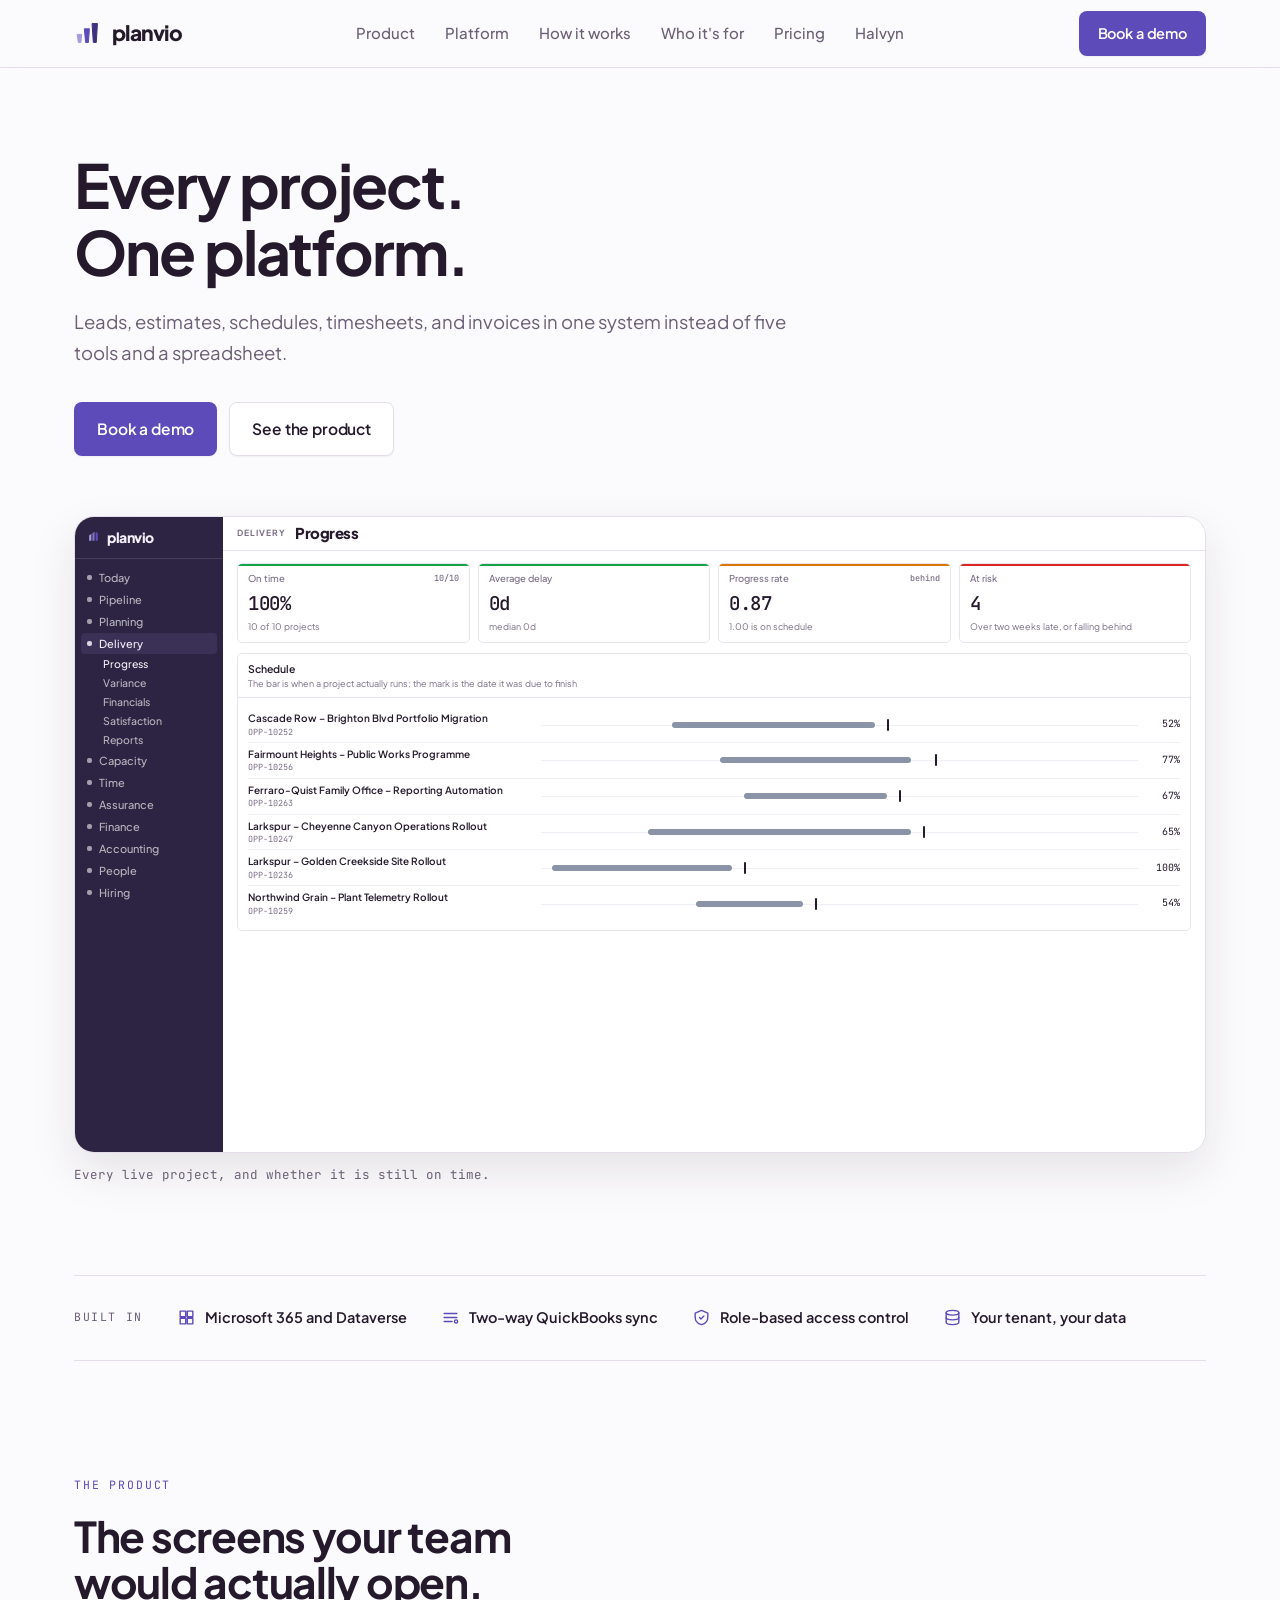
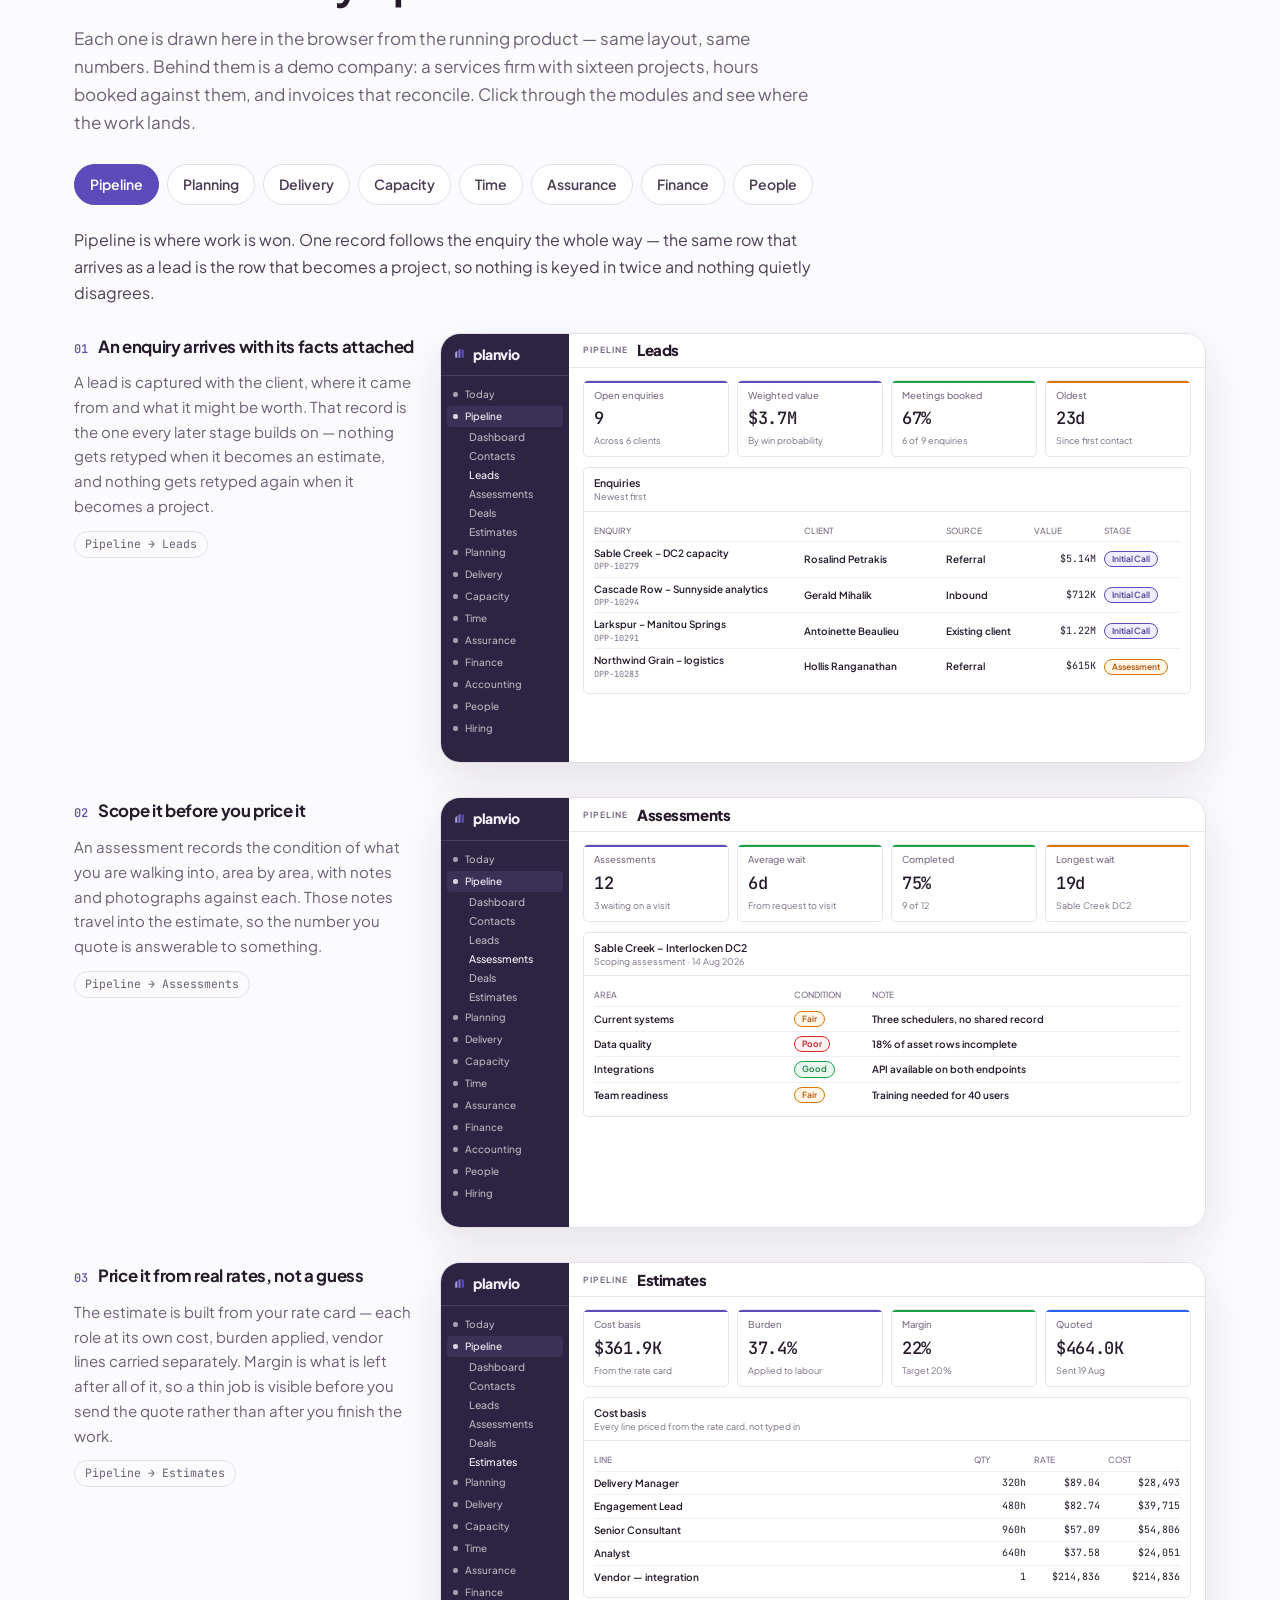
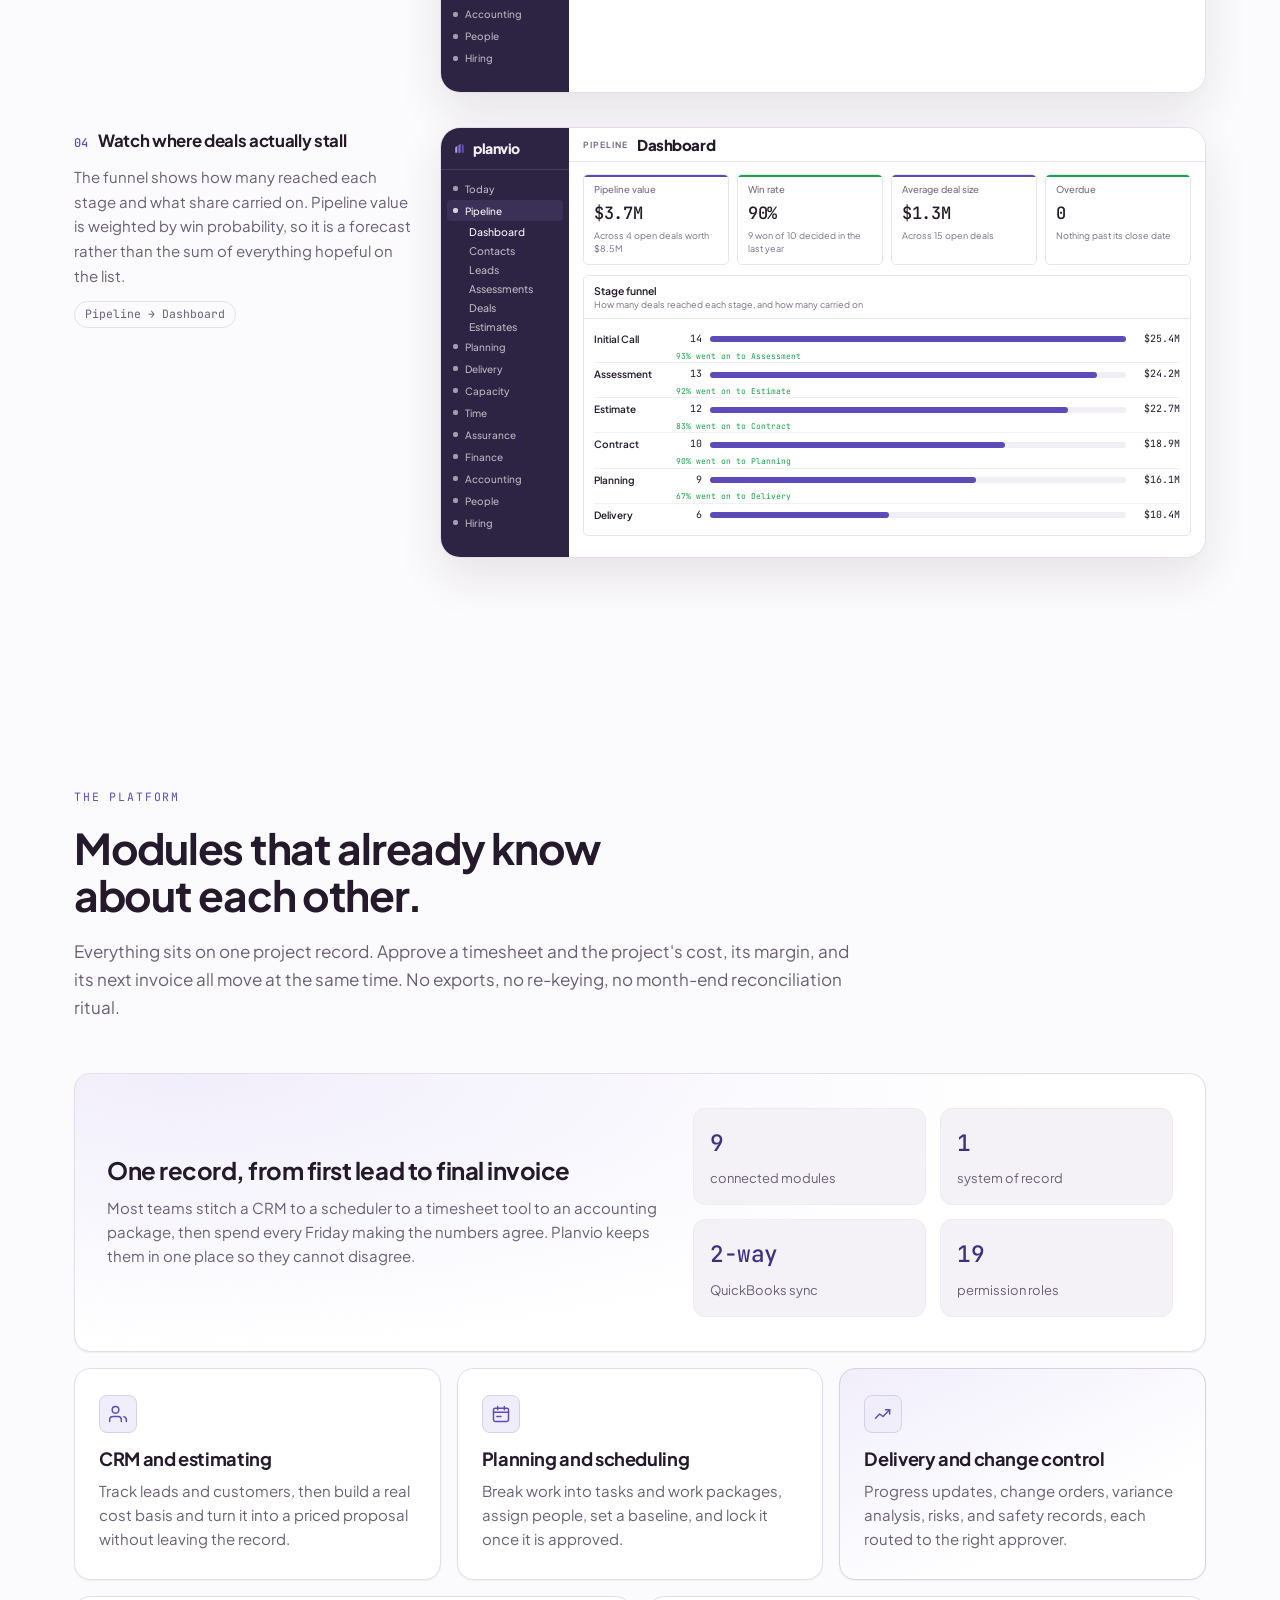
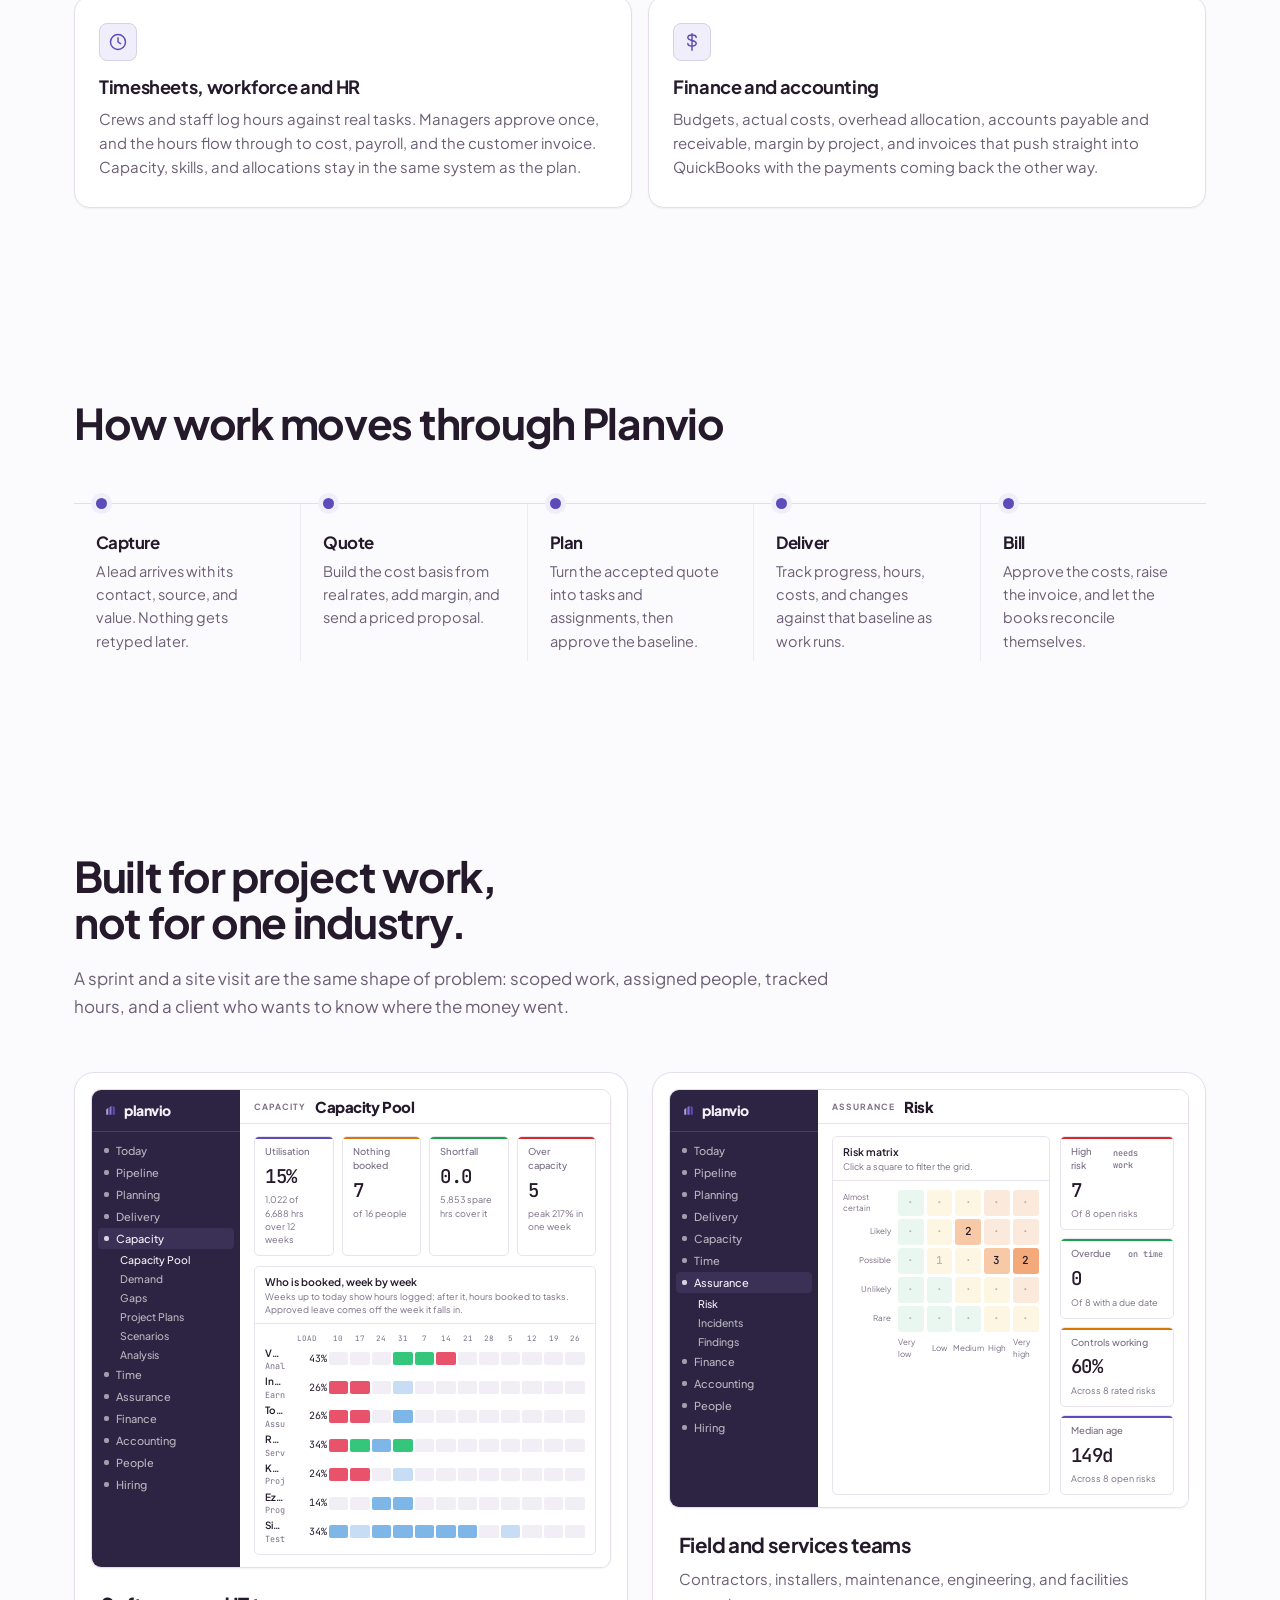
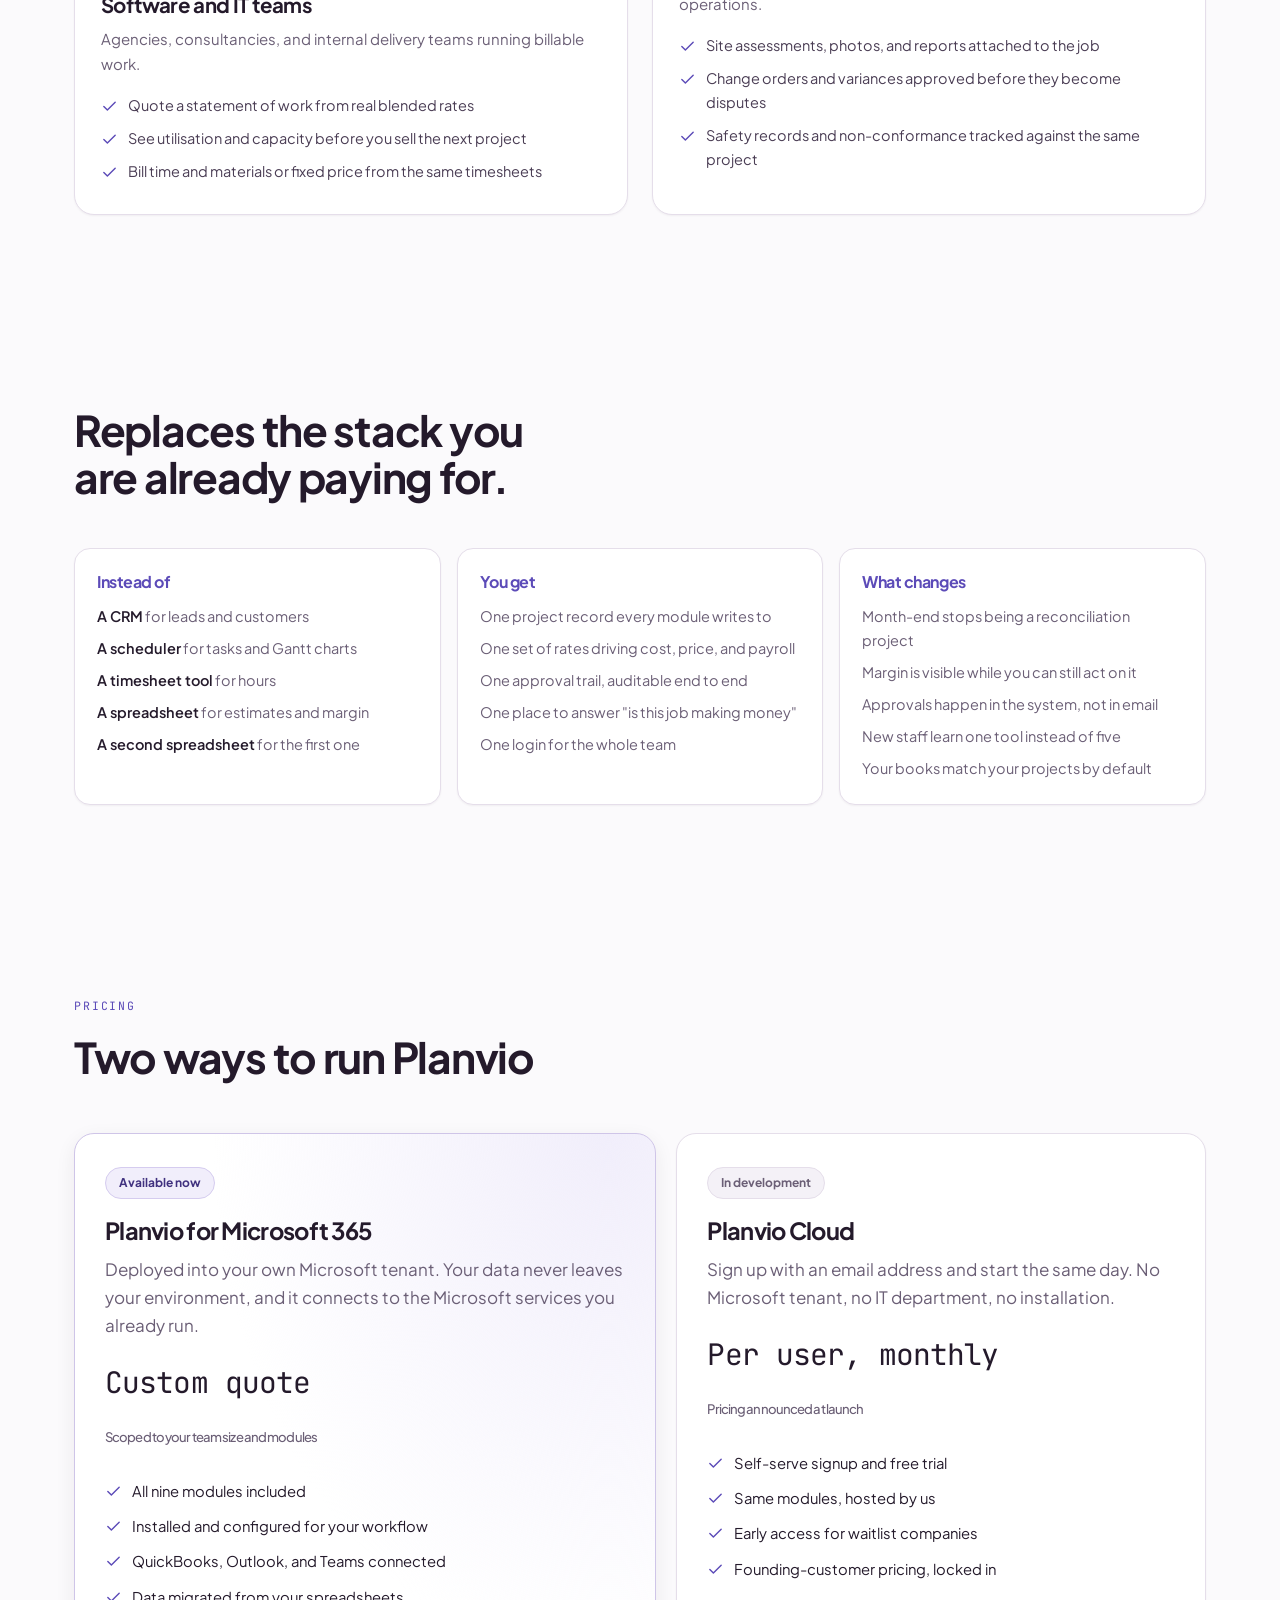
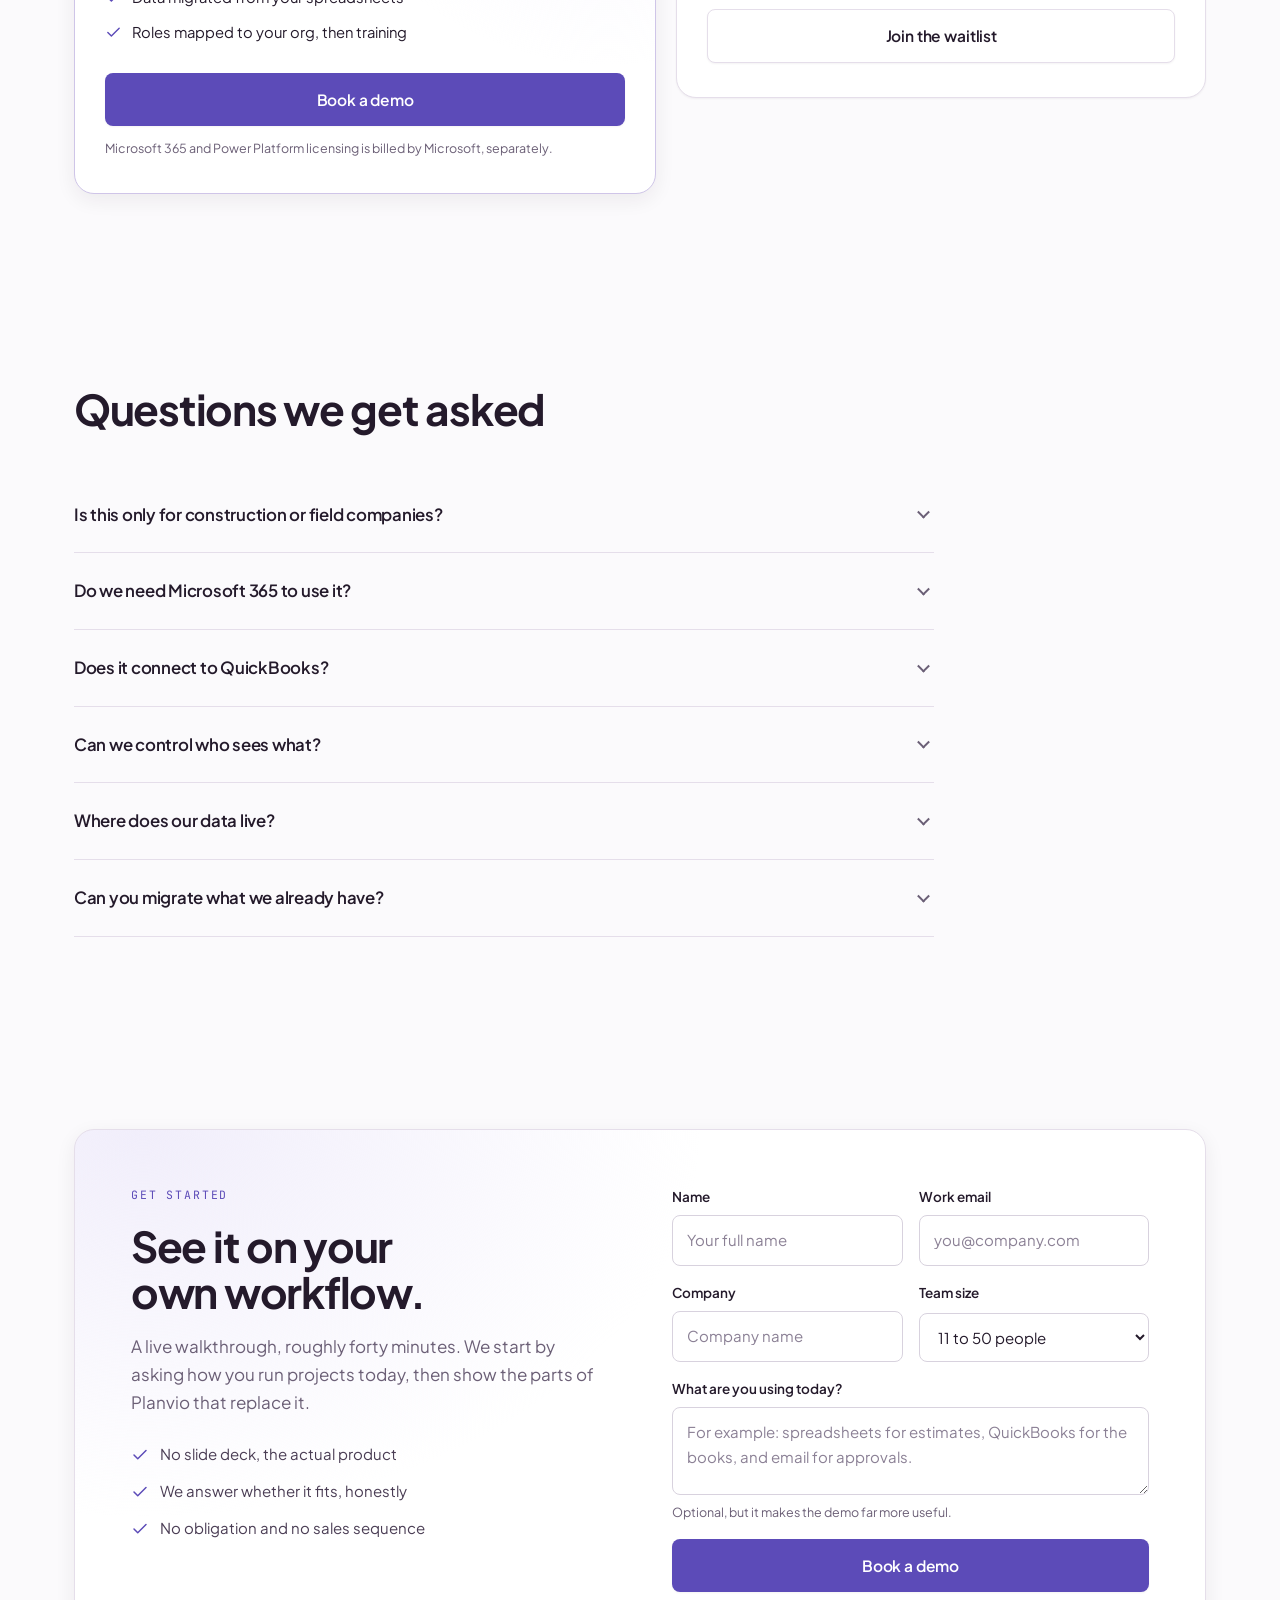
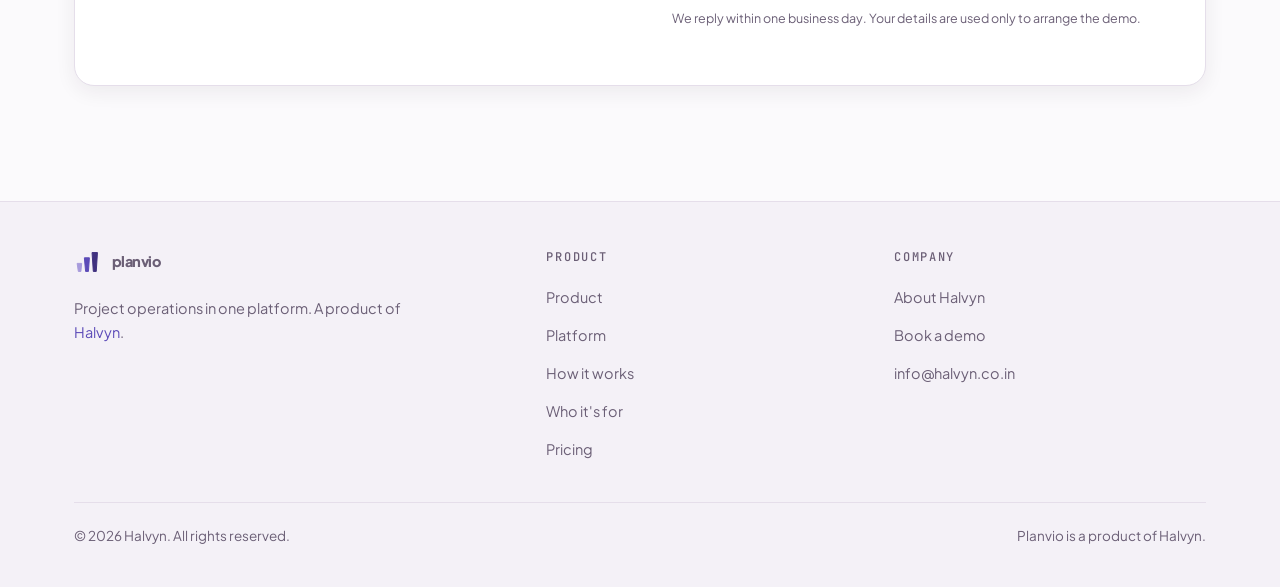
==== commit ef0249b8: "Turn Pipeline into a walkthrough, not a single screen One screen showed what the module looks like. " ====
--- a/planvio.html
+++ b/planvio.html
@@ -122,15 +122,7 @@
       <button class="tour__tab" role="tab" id="tab-people"    aria-controls="panel-people"    aria-selected="false">People</button>
     </div>
 
-    <div class="tour__panel" role="tabpanel" id="panel-pipeline" aria-labelledby="tab-pipeline">
-      <div class="tour__frame">
-        <div class="mock" role="img" aria-label="Planvio's pipeline dashboard: weighted pipeline value, win rate, and a stage funnel showing how many deals reached each stage and what share carried on to the next."><div class="mock__rail"><div class="mock__brand"><svg width="13" height="13" viewBox="0 0 24 24" fill="none" aria-hidden="true"><path d="M4 20V10l4-3v13z" fill="#A79BDC"/><path d="M10 20V6l4-3v17z" fill="#7E6FCB"/><path d="M16 20V3l4 3v14z" fill="#5C4BB8"/></svg><span>planvio</span></div><div class="mock__nav"><i><span class="mock__dot"></span><b>Today</b></i><i class="on"><span class="mock__dot"></span><b>Pipeline</b></i><i class="sub on"><b>Dashboard</b></i><i class="sub"><b>Contacts</b></i><i class="sub"><b>Leads</b></i><i class="sub"><b>Assessments</b></i><i class="sub"><b>Deals</b></i><i class="sub"><b>Estimates</b></i><i><span class="mock__dot"></span><b>Planning</b></i><i><span class="mock__dot"></span><b>Delivery</b></i><i><span class="mock__dot"></span><b>Capacity</b></i><i><span class="mock__dot"></span><b>Time</b></i><i><span class="mock__dot"></span><b>Assurance</b></i><i><span class="mock__dot"></span><b>Finance</b></i><i><span class="mock__dot"></span><b>Accounting</b></i><i><span class="mock__dot"></span><b>People</b></i><i><span class="mock__dot"></span><b>Hiring</b></i></div></div><div class="mock__main"><div class="mock__bar"><span class="mock__eyebrow">Pipeline</span><span class="mock__title">Dashboard</span></div><div class="mock__body"><div class="mock__tiles"><div class="mock__tile "><div class="mock__k">Pipeline value</div><div class="mock__v">$3.7M</div><div class="mock__h">Across 4 open deals worth $8.5M</div></div><div class="mock__tile g"><div class="mock__k">Win rate</div><div class="mock__v">90%</div><div class="mock__h">9 won of 10 decided in the last year</div></div><div class="mock__tile "><div class="mock__k">Average deal size</div><div class="mock__v">$1.3M</div><div class="mock__h">Across 15 open deals</div></div><div class="mock__tile g"><div class="mock__k">Overdue</div><div class="mock__v">0</div><div class="mock__h">Nothing past its close date</div></div></div><div class="mock__panel"><div class="mock__ph"><b>Stage funnel</b><span>How many deals reached each stage, and how many carried on</span></div><div class="mock__pb mock__funnel"><div class="mock__row"><span class="mock__nm">Initial Call</span><span class="mock__num">14</span><span class="mock__track"><span class="mock__fill" style="left:0;width:100%"></span></span><span class="mock__num">$25.4M</span></div><div class="mock__conv">93% went on to Assessment</div><div class="mock__row"><span class="mock__nm">Assessment</span><span class="mock__num">13</span><span class="mock__track"><span class="mock__fill" style="left:0;width:93%"></span></span><span class="mock__num">$24.2M</span></div><div class="mock__conv">92% went on to Estimate</div><div class="mock__row"><span class="mock__nm">Estimate</span><span class="mock__num">12</span><span class="mock__track"><span class="mock__fill" style="left:0;width:86%"></span></span><span class="mock__num">$22.7M</span></div><div class="mock__conv">83% went on to Contract</div><div class="mock__row"><span class="mock__nm">Contract</span><span class="mock__num">10</span><span class="mock__track"><span class="mock__fill" style="left:0;width:71%"></span></span><span class="mock__num">$18.9M</span></div><div class="mock__conv">90% went on to Planning</div><div class="mock__row"><span class="mock__nm">Planning</span><span class="mock__num">9</span><span class="mock__track"><span class="mock__fill" style="left:0;width:64%"></span></span><span class="mock__num">$16.1M</span></div><div class="mock__conv">67% went on to Delivery</div><div class="mock__row"><span class="mock__nm">Delivery</span><span class="mock__num">6</span><span class="mock__track"><span class="mock__fill" style="left:0;width:43%"></span></span><span class="mock__num">$10.4M</span></div></div></div></div></div></div>
-      </div>
-      <div class="tour__cap">
-        <p><b>Where the money might come from.</b> The funnel shows how many deals reached each stage and what share carried on, so you can see where you lose them rather than only what is left. Pipeline value is weighted by win probability, not the sum of every hopeful number on the list.</p>
-        <span class="tour__meta">Pipeline &rarr; Dashboard</span>
-      </div>
-    </div>
+    <div class="tour__panel" role="tabpanel" id="panel-pipeline" aria-labelledby="tab-pipeline"><p class="proc__intro">Pipeline is where work is won. One record follows the enquiry the whole way &mdash; the same row that arrives as a lead is the row that becomes a project, so nothing is keyed in twice and nothing quietly disagrees.</p><ol class="proc"><li class="proc__step reveal"><div><div class="proc__head"><span class="proc__n">01</span><h4>An enquiry arrives with its facts attached</h4></div><p>A lead is captured with the client, where it came from and what it might be worth. That record is the one every later stage builds on &mdash; nothing gets retyped when it becomes an estimate, and nothing gets retyped again when it becomes a project.</p><span class="proc__where">Pipeline &rarr; Leads</span></div><div class="proc__shot"><div class="mock" role="img" aria-label="The leads list in Planvio, each enquiry carrying its client, source and value."><div class="mock__rail"><div class="mock__brand"><svg width="13" height="13" viewBox="0 0 24 24" fill="none" aria-hidden="true"><path d="M4 20V10l4-3v13z" fill="#A79BDC"/><path d="M10 20V6l4-3v17z" fill="#7E6FCB"/><path d="M16 20V3l4 3v14z" fill="#5C4BB8"/></svg><span>planvio</span></div><div class="mock__nav"><i><span class="mock__dot"></span><b>Today</b></i><i class="on"><span class="mock__dot"></span><b>Pipeline</b></i><i class="sub"><b>Dashboard</b></i><i class="sub"><b>Contacts</b></i><i class="sub on"><b>Leads</b></i><i class="sub"><b>Assessments</b></i><i class="sub"><b>Deals</b></i><i class="sub"><b>Estimates</b></i><i><span class="mock__dot"></span><b>Planning</b></i><i><span class="mock__dot"></span><b>Delivery</b></i><i><span class="mock__dot"></span><b>Capacity</b></i><i><span class="mock__dot"></span><b>Time</b></i><i><span class="mock__dot"></span><b>Assurance</b></i><i><span class="mock__dot"></span><b>Finance</b></i><i><span class="mock__dot"></span><b>Accounting</b></i><i><span class="mock__dot"></span><b>People</b></i><i><span class="mock__dot"></span><b>Hiring</b></i></div></div><div class="mock__main"><div class="mock__bar"><span class="mock__eyebrow">Pipeline</span><span class="mock__title">Leads</span></div><div class="mock__body"><div class="mock__tiles"><div class="mock__tile "><div class="mock__k">Open enquiries</div><div class="mock__v">9</div><div class="mock__h">Across 6 clients</div></div><div class="mock__tile "><div class="mock__k">Weighted value</div><div class="mock__v">$3.7M</div><div class="mock__h">By win probability</div></div><div class="mock__tile g"><div class="mock__k">Meetings booked</div><div class="mock__v">67%</div><div class="mock__h">6 of 9 enquiries</div></div><div class="mock__tile a"><div class="mock__k">Oldest</div><div class="mock__v">23d</div><div class="mock__h">Since first contact</div></div></div><div class="mock__panel"><div class="mock__ph"><b>Enquiries</b><span>Newest first</span></div><div class="mock__pb"><div class="mock__row" style="grid-template-columns:minmax(0,1.5fr) minmax(0,1fr) 80px 62px 76px;border-top:0"><span class="mock__k" style="font-size:8.5px">ENQUIRY</span><span class="mock__k" style="font-size:8.5px">CLIENT</span><span class="mock__k" style="font-size:8.5px">SOURCE</span><span class="mock__k" style="font-size:8.5px">VALUE</span><span class="mock__k" style="font-size:8.5px">STAGE</span></div><div class="mock__row" style="grid-template-columns:minmax(0,1.5fr) minmax(0,1fr) 80px 62px 76px"><span class="mock__nm">Sable Creek &ndash; DC2 capacity<s>OPP-10279</s></span><span class="mock__nm">Rosalind Petrakis</span><span class="mock__nm">Referral</span><span class="mock__num">$5.14M</span><span><span class="mock__chip" style="border-color:#5C4BB8;color:#4A3D93;background:#F1EEFB">Initial Call</span></span></div><div class="mock__row" style="grid-template-columns:minmax(0,1.5fr) minmax(0,1fr) 80px 62px 76px"><span class="mock__nm">Cascade Row &ndash; Sunnyside analytics<s>OPP-10294</s></span><span class="mock__nm">Gerald Mihalik</span><span class="mock__nm">Inbound</span><span class="mock__num">$712K</span><span><span class="mock__chip" style="border-color:#5C4BB8;color:#4A3D93;background:#F1EEFB">Initial Call</span></span></div><div class="mock__row" style="grid-template-columns:minmax(0,1.5fr) minmax(0,1fr) 80px 62px 76px"><span class="mock__nm">Larkspur &ndash; Manitou Springs<s>OPP-10291</s></span><span class="mock__nm">Antoinette Beaulieu</span><span class="mock__nm">Existing client</span><span class="mock__num">$1.22M</span><span><span class="mock__chip" style="border-color:#5C4BB8;color:#4A3D93;background:#F1EEFB">Initial Call</span></span></div><div class="mock__row" style="grid-template-columns:minmax(0,1.5fr) minmax(0,1fr) 80px 62px 76px"><span class="mock__nm">Northwind Grain &ndash; logistics<s>OPP-10283</s></span><span class="mock__nm">Hollis Ranganathan</span><span class="mock__nm">Referral</span><span class="mock__num">$615K</span><span><span class="mock__chip" style="border-color:#D97706;color:#B45309;background:#FEF6E7">Assessment</span></span></div></div></div></div></div></div></div></li><li class="proc__step reveal"><div><div class="proc__head"><span class="proc__n">02</span><h4>Scope it before you price it</h4></div><p>An assessment records the condition of what you are walking into, area by area, with notes and photographs against each. Those notes travel into the estimate, so the number you quote is answerable to something.</p><span class="proc__where">Pipeline &rarr; Assessments</span></div><div class="proc__shot"><div class="mock" role="img" aria-label="A scoping assessment in Planvio, rating each area and carrying notes into the estimate."><div class="mock__rail"><div class="mock__brand"><svg width="13" height="13" viewBox="0 0 24 24" fill="none" aria-hidden="true"><path d="M4 20V10l4-3v13z" fill="#A79BDC"/><path d="M10 20V6l4-3v17z" fill="#7E6FCB"/><path d="M16 20V3l4 3v14z" fill="#5C4BB8"/></svg><span>planvio</span></div><div class="mock__nav"><i><span class="mock__dot"></span><b>Today</b></i><i class="on"><span class="mock__dot"></span><b>Pipeline</b></i><i class="sub"><b>Dashboard</b></i><i class="sub"><b>Contacts</b></i><i class="sub"><b>Leads</b></i><i class="sub on"><b>Assessments</b></i><i class="sub"><b>Deals</b></i><i class="sub"><b>Estimates</b></i><i><span class="mock__dot"></span><b>Planning</b></i><i><span class="mock__dot"></span><b>Delivery</b></i><i><span class="mock__dot"></span><b>Capacity</b></i><i><span class="mock__dot"></span><b>Time</b></i><i><span class="mock__dot"></span><b>Assurance</b></i><i><span class="mock__dot"></span><b>Finance</b></i><i><span class="mock__dot"></span><b>Accounting</b></i><i><span class="mock__dot"></span><b>People</b></i><i><span class="mock__dot"></span><b>Hiring</b></i></div></div><div class="mock__main"><div class="mock__bar"><span class="mock__eyebrow">Pipeline</span><span class="mock__title">Assessments</span></div><div class="mock__body"><div class="mock__tiles"><div class="mock__tile "><div class="mock__k">Assessments</div><div class="mock__v">12</div><div class="mock__h">3 waiting on a visit</div></div><div class="mock__tile g"><div class="mock__k">Average wait</div><div class="mock__v">6d</div><div class="mock__h">From request to visit</div></div><div class="mock__tile g"><div class="mock__k">Completed</div><div class="mock__v">75%</div><div class="mock__h">9 of 12</div></div><div class="mock__tile a"><div class="mock__k">Longest wait</div><div class="mock__v">19d</div><div class="mock__h">Sable Creek DC2</div></div></div><div class="mock__panel"><div class="mock__ph"><b>Sable Creek &ndash; Interlocken DC2</b><span>Scoping assessment &middot; 14 Aug 2026</span></div><div class="mock__pb"><div class="mock__row" style="grid-template-columns:minmax(0,1fr) 70px minmax(0,1.6fr);border-top:0"><span class="mock__k" style="font-size:8.5px">AREA</span><span class="mock__k" style="font-size:8.5px">CONDITION</span><span class="mock__k" style="font-size:8.5px">NOTE</span></div><div class="mock__row" style="grid-template-columns:minmax(0,1fr) 70px minmax(0,1.6fr)"><span class="mock__nm">Current systems</span><span><span class="mock__chip" style="border-color:#D97706;color:#B45309;background:#FEF6E7">Fair</span></span><span class="mock__nm">Three schedulers, no shared record</span></div><div class="mock__row" style="grid-template-columns:minmax(0,1fr) 70px minmax(0,1.6fr)"><span class="mock__nm">Data quality</span><span><span class="mock__chip" style="border-color:#DC2626;color:#B91C1C;background:#FEF2F2">Poor</span></span><span class="mock__nm">18% of asset rows incomplete</span></div><div class="mock__row" style="grid-template-columns:minmax(0,1fr) 70px minmax(0,1.6fr)"><span class="mock__nm">Integrations</span><span><span class="mock__chip" style="border-color:#16A34A;color:#15803D;background:#EAF7F0">Good</span></span><span class="mock__nm">API available on both endpoints</span></div><div class="mock__row" style="grid-template-columns:minmax(0,1fr) 70px minmax(0,1.6fr)"><span class="mock__nm">Team readiness</span><span><span class="mock__chip" style="border-color:#D97706;color:#B45309;background:#FEF6E7">Fair</span></span><span class="mock__nm">Training needed for 40 users</span></div></div></div></div></div></div></div></li><li class="proc__step reveal"><div><div class="proc__head"><span class="proc__n">03</span><h4>Price it from real rates, not a guess</h4></div><p>The estimate is built from your rate card &mdash; each role at its own cost, burden applied, vendor lines carried separately. Margin is what is left after all of it, so a thin job is visible before you send the quote rather than after you finish the work.</p><span class="proc__where">Pipeline &rarr; Estimates</span></div><div class="proc__shot"><div class="mock" role="img" aria-label="An estimate in Planvio built from rate-card lines, showing cost, margin and the quoted price."><div class="mock__rail"><div class="mock__brand"><svg width="13" height="13" viewBox="0 0 24 24" fill="none" aria-hidden="true"><path d="M4 20V10l4-3v13z" fill="#A79BDC"/><path d="M10 20V6l4-3v17z" fill="#7E6FCB"/><path d="M16 20V3l4 3v14z" fill="#5C4BB8"/></svg><span>planvio</span></div><div class="mock__nav"><i><span class="mock__dot"></span><b>Today</b></i><i class="on"><span class="mock__dot"></span><b>Pipeline</b></i><i class="sub"><b>Dashboard</b></i><i class="sub"><b>Contacts</b></i><i class="sub"><b>Leads</b></i><i class="sub"><b>Assessments</b></i><i class="sub"><b>Deals</b></i><i class="sub on"><b>Estimates</b></i><i><span class="mock__dot"></span><b>Planning</b></i><i><span class="mock__dot"></span><b>Delivery</b></i><i><span class="mock__dot"></span><b>Capacity</b></i><i><span class="mock__dot"></span><b>Time</b></i><i><span class="mock__dot"></span><b>Assurance</b></i><i><span class="mock__dot"></span><b>Finance</b></i><i><span class="mock__dot"></span><b>Accounting</b></i><i><span class="mock__dot"></span><b>People</b></i><i><span class="mock__dot"></span><b>Hiring</b></i></div></div><div class="mock__main"><div class="mock__bar"><span class="mock__eyebrow">Pipeline</span><span class="mock__title">Estimates</span></div><div class="mock__body"><div class="mock__tiles"><div class="mock__tile "><div class="mock__k">Cost basis</div><div class="mock__v">$361.9K</div><div class="mock__h">From the rate card</div></div><div class="mock__tile "><div class="mock__k">Burden</div><div class="mock__v">37.4%</div><div class="mock__h">Applied to labour</div></div><div class="mock__tile g"><div class="mock__k">Margin</div><div class="mock__v">22%</div><div class="mock__h">Target 20%</div></div><div class="mock__tile b"><div class="mock__k">Quoted</div><div class="mock__v">$464.0K</div><div class="mock__h">Sent 19 Aug</div></div></div><div class="mock__panel"><div class="mock__ph"><b>Cost basis</b><span>Every line priced from the rate card, not typed in</span></div><div class="mock__pb"><div class="mock__row" style="grid-template-columns:minmax(0,1fr) 52px 66px 72px;border-top:0"><span class="mock__k" style="font-size:8.5px">LINE</span><span class="mock__k" style="font-size:8.5px">QTY</span><span class="mock__k" style="font-size:8.5px">RATE</span><span class="mock__k" style="font-size:8.5px">COST</span></div><div class="mock__row" style="grid-template-columns:minmax(0,1fr) 52px 66px 72px"><span class="mock__nm">Delivery Manager</span><span class="mock__num">320h</span><span class="mock__num">$89.04</span><span class="mock__num">$28,493</span></div><div class="mock__row" style="grid-template-columns:minmax(0,1fr) 52px 66px 72px"><span class="mock__nm">Engagement Lead</span><span class="mock__num">480h</span><span class="mock__num">$82.74</span><span class="mock__num">$39,715</span></div><div class="mock__row" style="grid-template-columns:minmax(0,1fr) 52px 66px 72px"><span class="mock__nm">Senior Consultant</span><span class="mock__num">960h</span><span class="mock__num">$57.09</span><span class="mock__num">$54,806</span></div><div class="mock__row" style="grid-template-columns:minmax(0,1fr) 52px 66px 72px"><span class="mock__nm">Analyst</span><span class="mock__num">640h</span><span class="mock__num">$37.58</span><span class="mock__num">$24,051</span></div><div class="mock__row" style="grid-template-columns:minmax(0,1fr) 52px 66px 72px"><span class="mock__nm">Vendor &mdash; integration</span><span class="mock__num">1</span><span class="mock__num">$214,836</span><span class="mock__num">$214,836</span></div></div></div></div></div></div></div></li><li class="proc__step reveal"><div><div class="proc__head"><span class="proc__n">04</span><h4>Watch where deals actually stall</h4></div><p>The funnel shows how many reached each stage and what share carried on. Pipeline value is weighted by win probability, so it is a forecast rather than the sum of everything hopeful on the list.</p><span class="proc__where">Pipeline &rarr; Dashboard</span></div><div class="proc__shot"><div class="mock" role="img" aria-label="Planvio's pipeline dashboard: weighted pipeline value, win rate, and a stage funnel showing what share of deals carried on to the next stage."><div class="mock__rail"><div class="mock__brand"><svg width="13" height="13" viewBox="0 0 24 24" fill="none" aria-hidden="true"><path d="M4 20V10l4-3v13z" fill="#A79BDC"/><path d="M10 20V6l4-3v17z" fill="#7E6FCB"/><path d="M16 20V3l4 3v14z" fill="#5C4BB8"/></svg><span>planvio</span></div><div class="mock__nav"><i><span class="mock__dot"></span><b>Today</b></i><i class="on"><span class="mock__dot"></span><b>Pipeline</b></i><i class="sub on"><b>Dashboard</b></i><i class="sub"><b>Contacts</b></i><i class="sub"><b>Leads</b></i><i class="sub"><b>Assessments</b></i><i class="sub"><b>Deals</b></i><i class="sub"><b>Estimates</b></i><i><span class="mock__dot"></span><b>Planning</b></i><i><span class="mock__dot"></span><b>Delivery</b></i><i><span class="mock__dot"></span><b>Capacity</b></i><i><span class="mock__dot"></span><b>Time</b></i><i><span class="mock__dot"></span><b>Assurance</b></i><i><span class="mock__dot"></span><b>Finance</b></i><i><span class="mock__dot"></span><b>Accounting</b></i><i><span class="mock__dot"></span><b>People</b></i><i><span class="mock__dot"></span><b>Hiring</b></i></div></div><div class="mock__main"><div class="mock__bar"><span class="mock__eyebrow">Pipeline</span><span class="mock__title">Dashboard</span></div><div class="mock__body"><div class="mock__tiles"><div class="mock__tile "><div class="mock__k">Pipeline value</div><div class="mock__v">$3.7M</div><div class="mock__h">Across 4 open deals worth $8.5M</div></div><div class="mock__tile g"><div class="mock__k">Win rate</div><div class="mock__v">90%</div><div class="mock__h">9 won of 10 decided in the last year</div></div><div class="mock__tile "><div class="mock__k">Average deal size</div><div class="mock__v">$1.3M</div><div class="mock__h">Across 15 open deals</div></div><div class="mock__tile g"><div class="mock__k">Overdue</div><div class="mock__v">0</div><div class="mock__h">Nothing past its close date</div></div></div><div class="mock__panel"><div class="mock__ph"><b>Stage funnel</b><span>How many deals reached each stage, and how many carried on</span></div><div class="mock__pb mock__funnel"><div class="mock__row"><span class="mock__nm">Initial Call</span><span class="mock__num">14</span><span class="mock__track"><span class="mock__fill" style="width:100%"></span></span><span class="mock__num">$25.4M</span></div><div class="mock__conv">93% went on to Assessment</div><div class="mock__row"><span class="mock__nm">Assessment</span><span class="mock__num">13</span><span class="mock__track"><span class="mock__fill" style="width:93%"></span></span><span class="mock__num">$24.2M</span></div><div class="mock__conv">92% went on to Estimate</div><div class="mock__row"><span class="mock__nm">Estimate</span><span class="mock__num">12</span><span class="mock__track"><span class="mock__fill" style="width:86%"></span></span><span class="mock__num">$22.7M</span></div><div class="mock__conv">83% went on to Contract</div><div class="mock__row"><span class="mock__nm">Contract</span><span class="mock__num">10</span><span class="mock__track"><span class="mock__fill" style="width:71%"></span></span><span class="mock__num">$18.9M</span></div><div class="mock__conv">90% went on to Planning</div><div class="mock__row"><span class="mock__nm">Planning</span><span class="mock__num">9</span><span class="mock__track"><span class="mock__fill" style="width:64%"></span></span><span class="mock__num">$16.1M</span></div><div class="mock__conv">67% went on to Delivery</div><div class="mock__row"><span class="mock__nm">Delivery</span><span class="mock__num">6</span><span class="mock__track"><span class="mock__fill" style="width:43%"></span></span><span class="mock__num">$10.4M</span></div></div></div></div></div></div></div></li></ol></div>
 
     <div class="tour__panel" role="tabpanel" id="panel-planning" aria-labelledby="tab-planning" hidden>
       <div class="tour__frame">
--- a/styles.css
+++ b/styles.css
@@ -966,3 +966,52 @@
 
 /* Work-package progress bars. */
 .mock__wp .mock__row { grid-template-columns: 84px minmax(0,1fr); }
+
+/* ---------- process walkthrough ----------
+   A module is a sequence, not a single screen. Each step pairs a short
+   explanation with the screen you are on at that point, so the reader follows
+   the work through the product rather than being shown a gallery. */
+
+.proc__intro {
+  max-width: 64ch;
+  margin: 0 0 26px;
+  color: var(--text-mid);
+  font-size: 16px;
+}
+
+.proc { list-style: none; margin: 0; padding: 0; display: grid; gap: 34px; counter-reset: step; }
+
+.proc__step {
+  display: grid;
+  grid-template-columns: minmax(0, 340px) minmax(0, 1fr);
+  gap: 26px;
+  align-items: start;
+}
+@media (max-width: 900px) { .proc__step { grid-template-columns: 1fr; gap: 16px; } }
+
+.proc__head { display: flex; align-items: baseline; gap: 10px; }
+.proc__n {
+  font-family: var(--mono);
+  font-size: 12px;
+  font-weight: 500;
+  color: var(--accent);
+  padding-top: 2px;
+}
+.proc__step h4 { margin: 0; font-size: 1.05rem; font-weight: 700; letter-spacing: -.02em; }
+.proc__step p { margin: 10px 0 0; color: var(--text-mute); font-size: 15px; }
+.proc__where {
+  display: inline-block;
+  margin-top: 12px;
+  font-family: var(--mono);
+  font-size: 11.5px;
+  color: var(--text-mute);
+  border: 1px solid var(--line);
+  border-radius: var(--r-pill);
+  padding: 3px 10px;
+}
+
+/* Steps carry a smaller mock than the hero — they support the sentence beside
+   them rather than compete with it. */
+.proc__shot .mock { font-size: 10px; grid-template-columns: 128px minmax(0,1fr); }
+.proc__shot .mock__v { font-size: 17px; }
+@media (max-width: 900px) { .proc__shot .mock { font-size: 9px; grid-template-columns: 108px minmax(0,1fr); } }
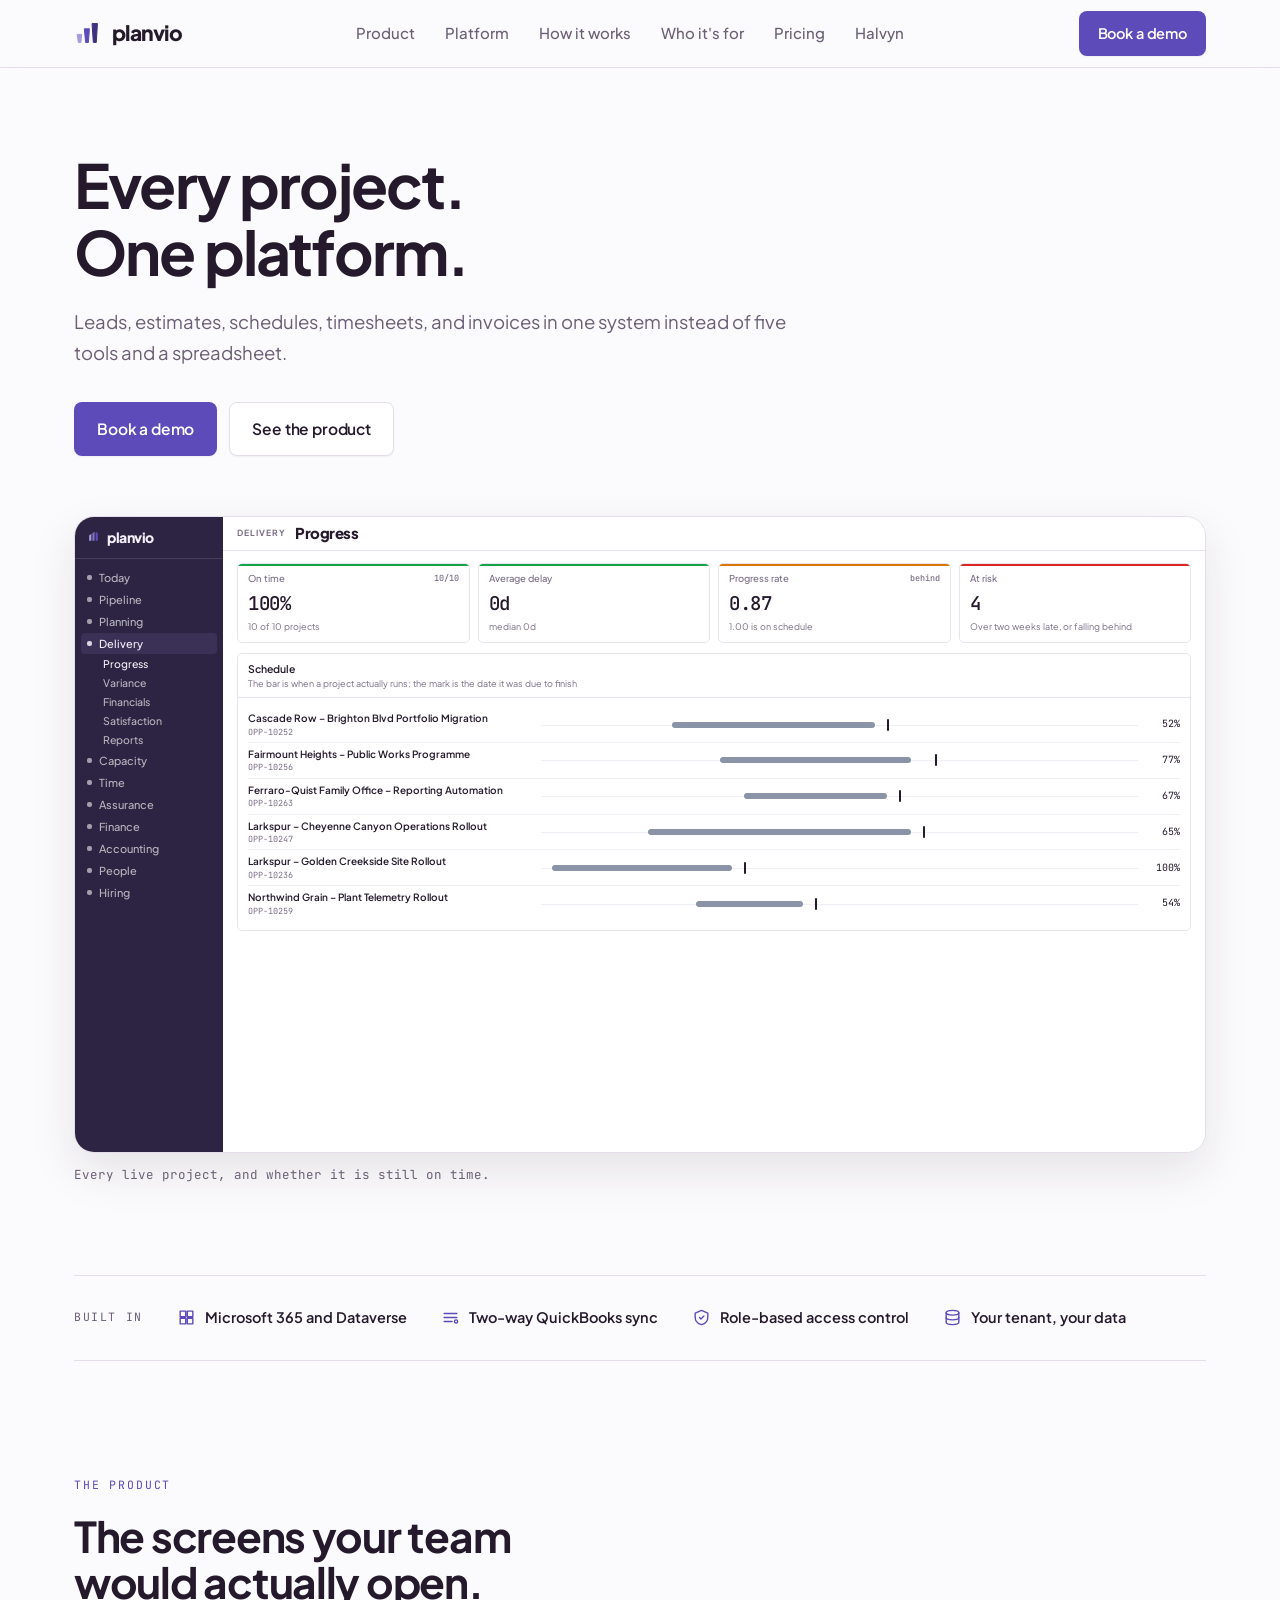
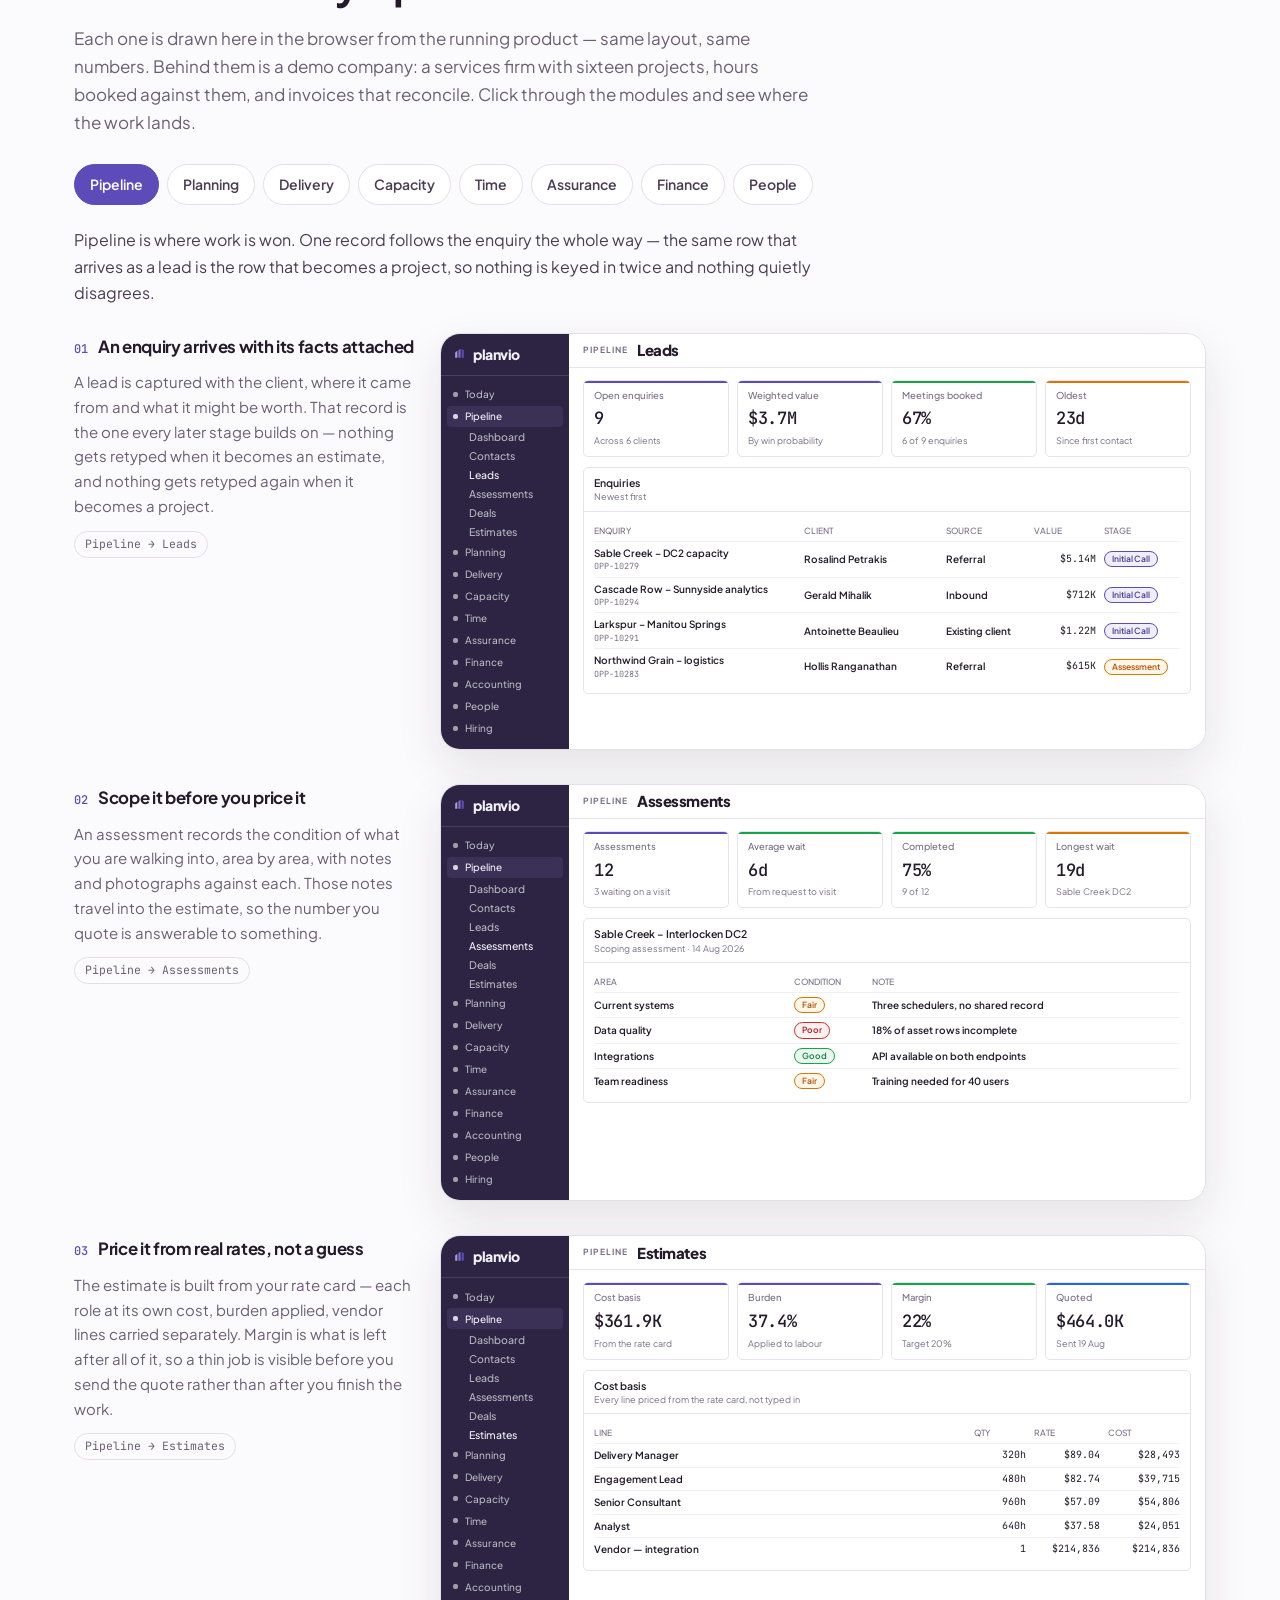
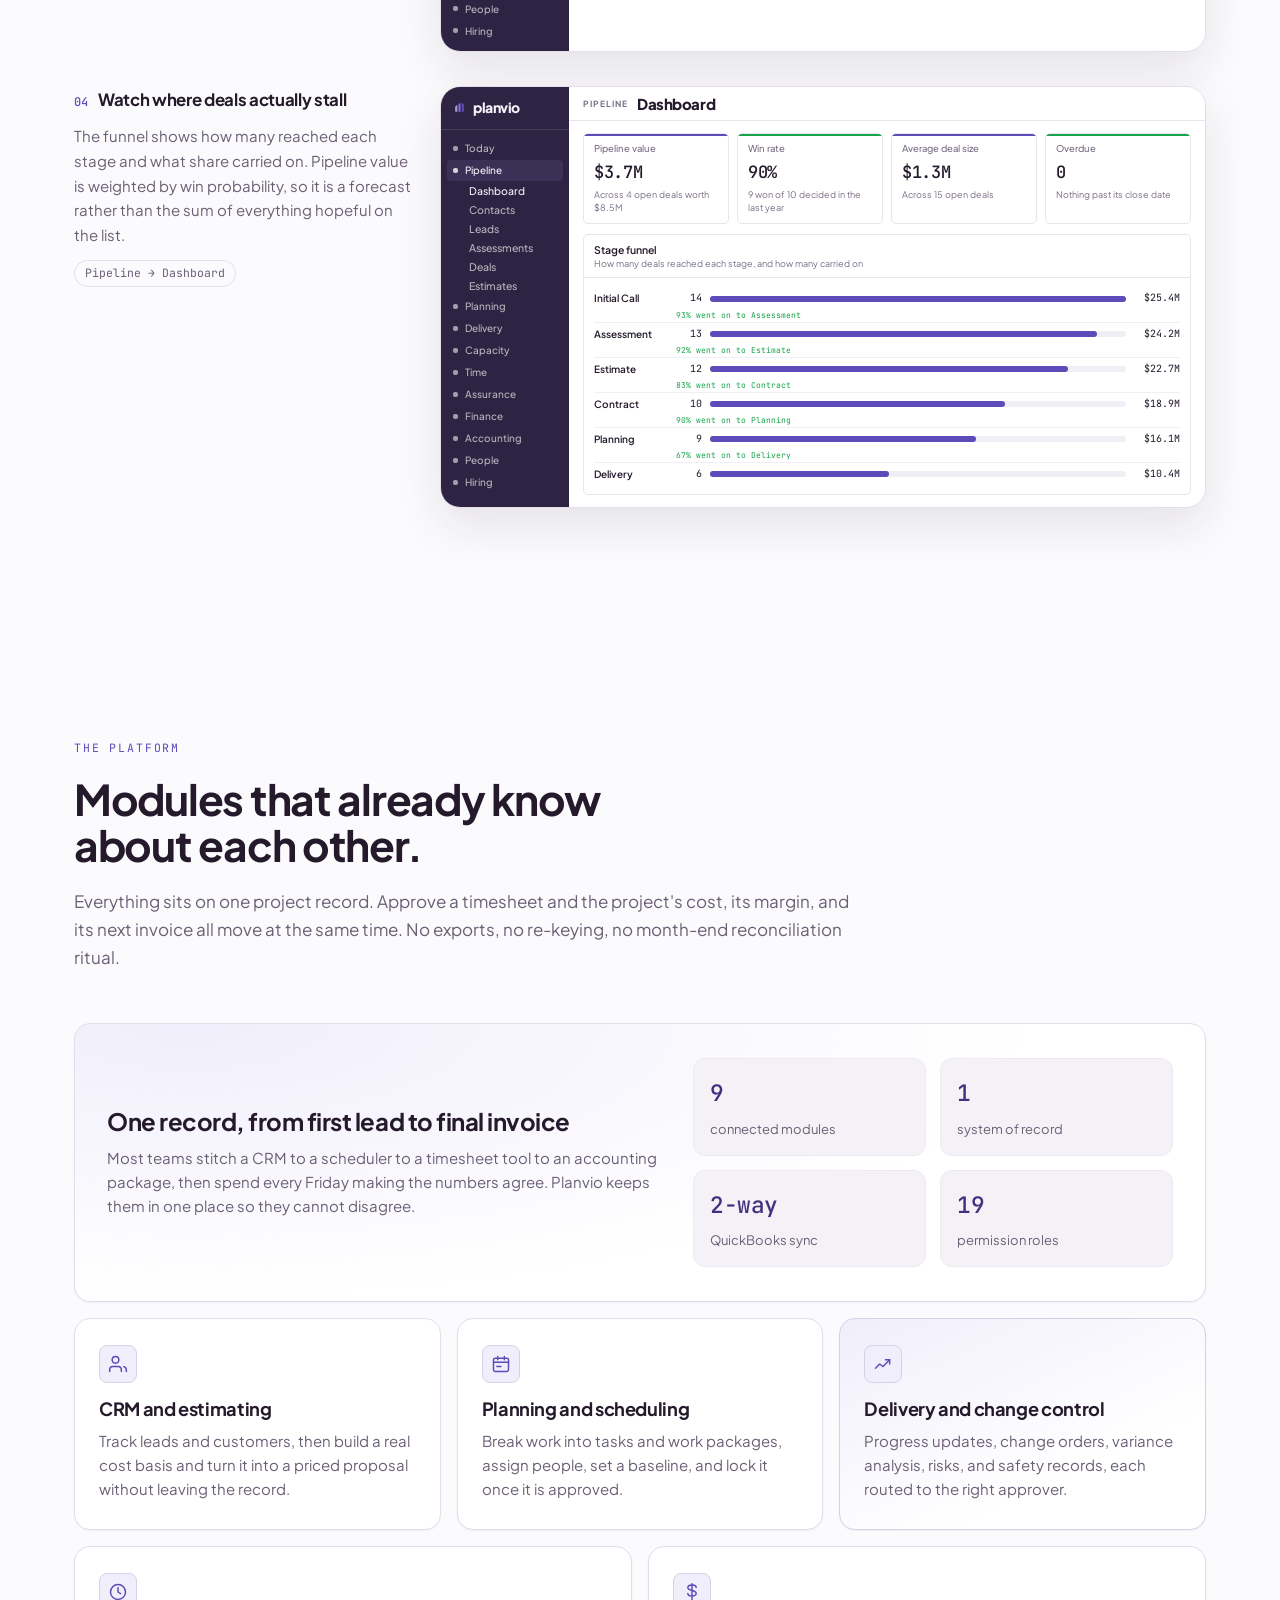
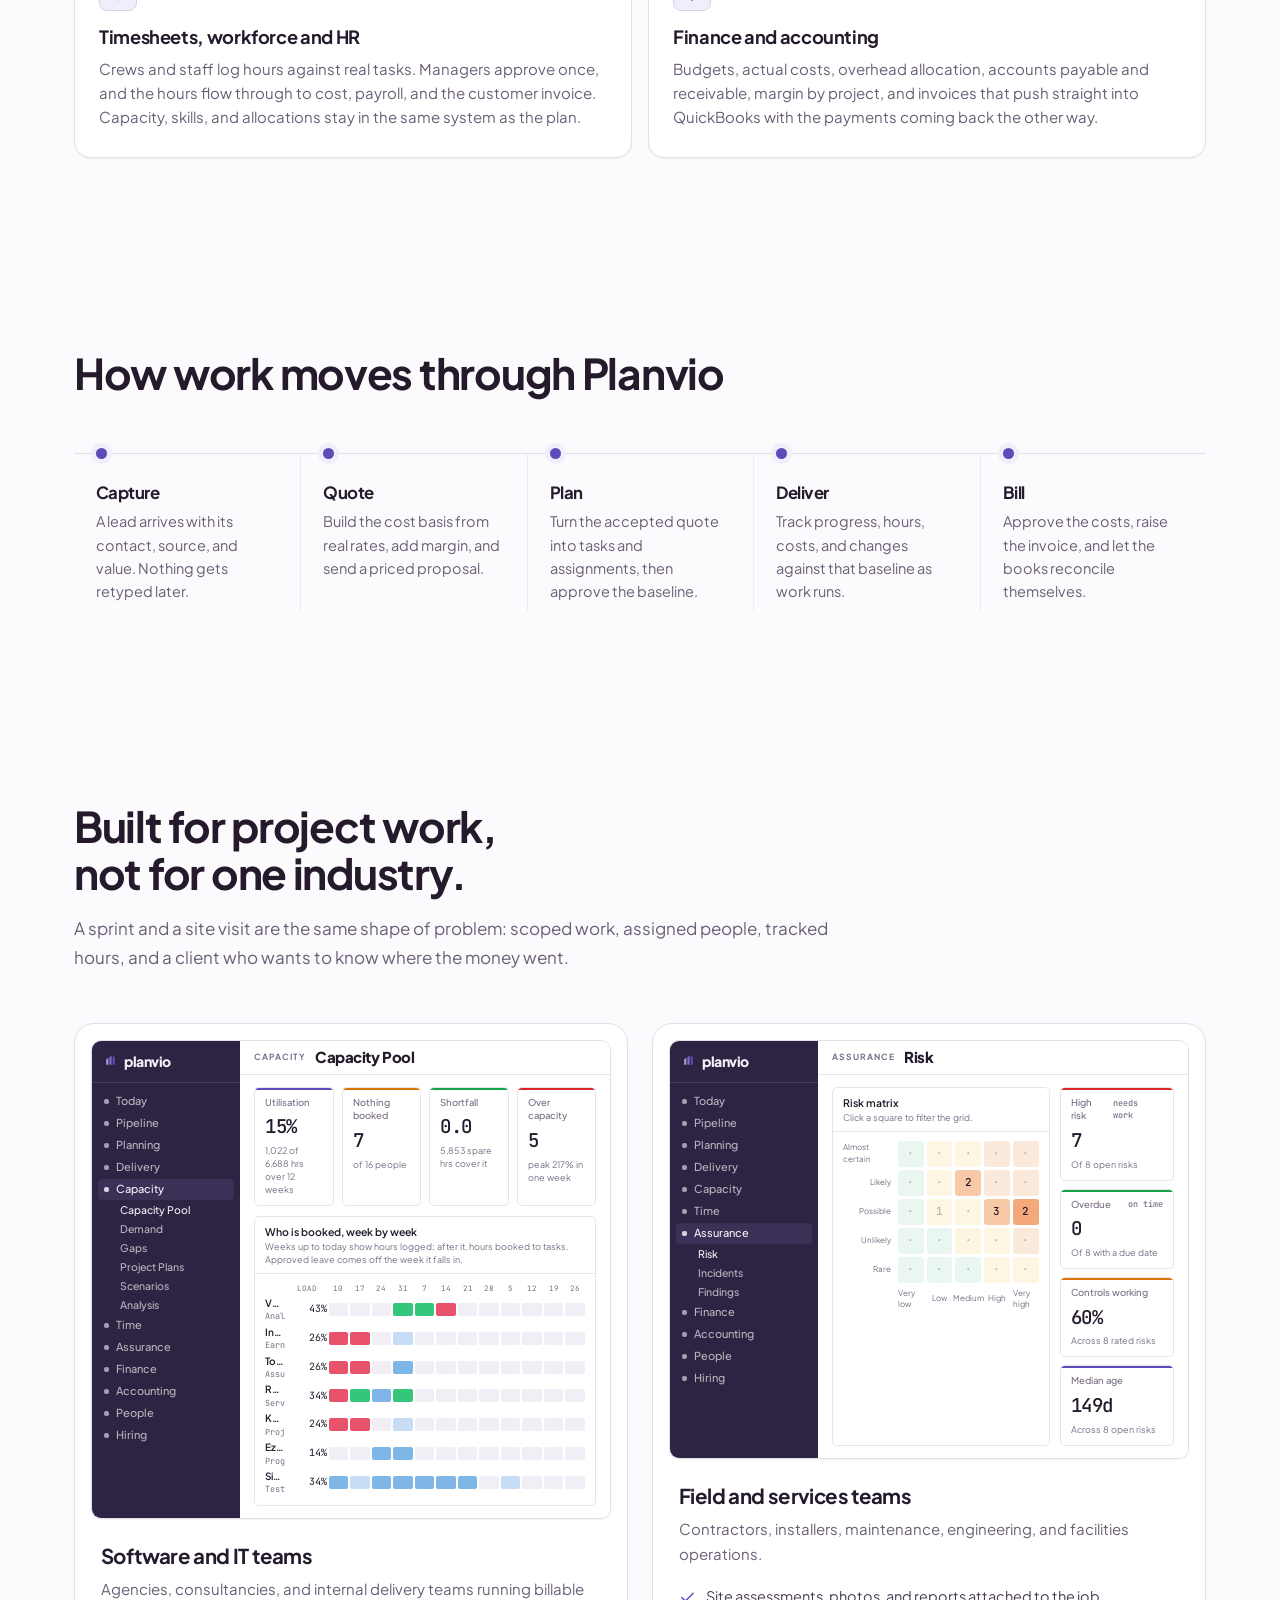
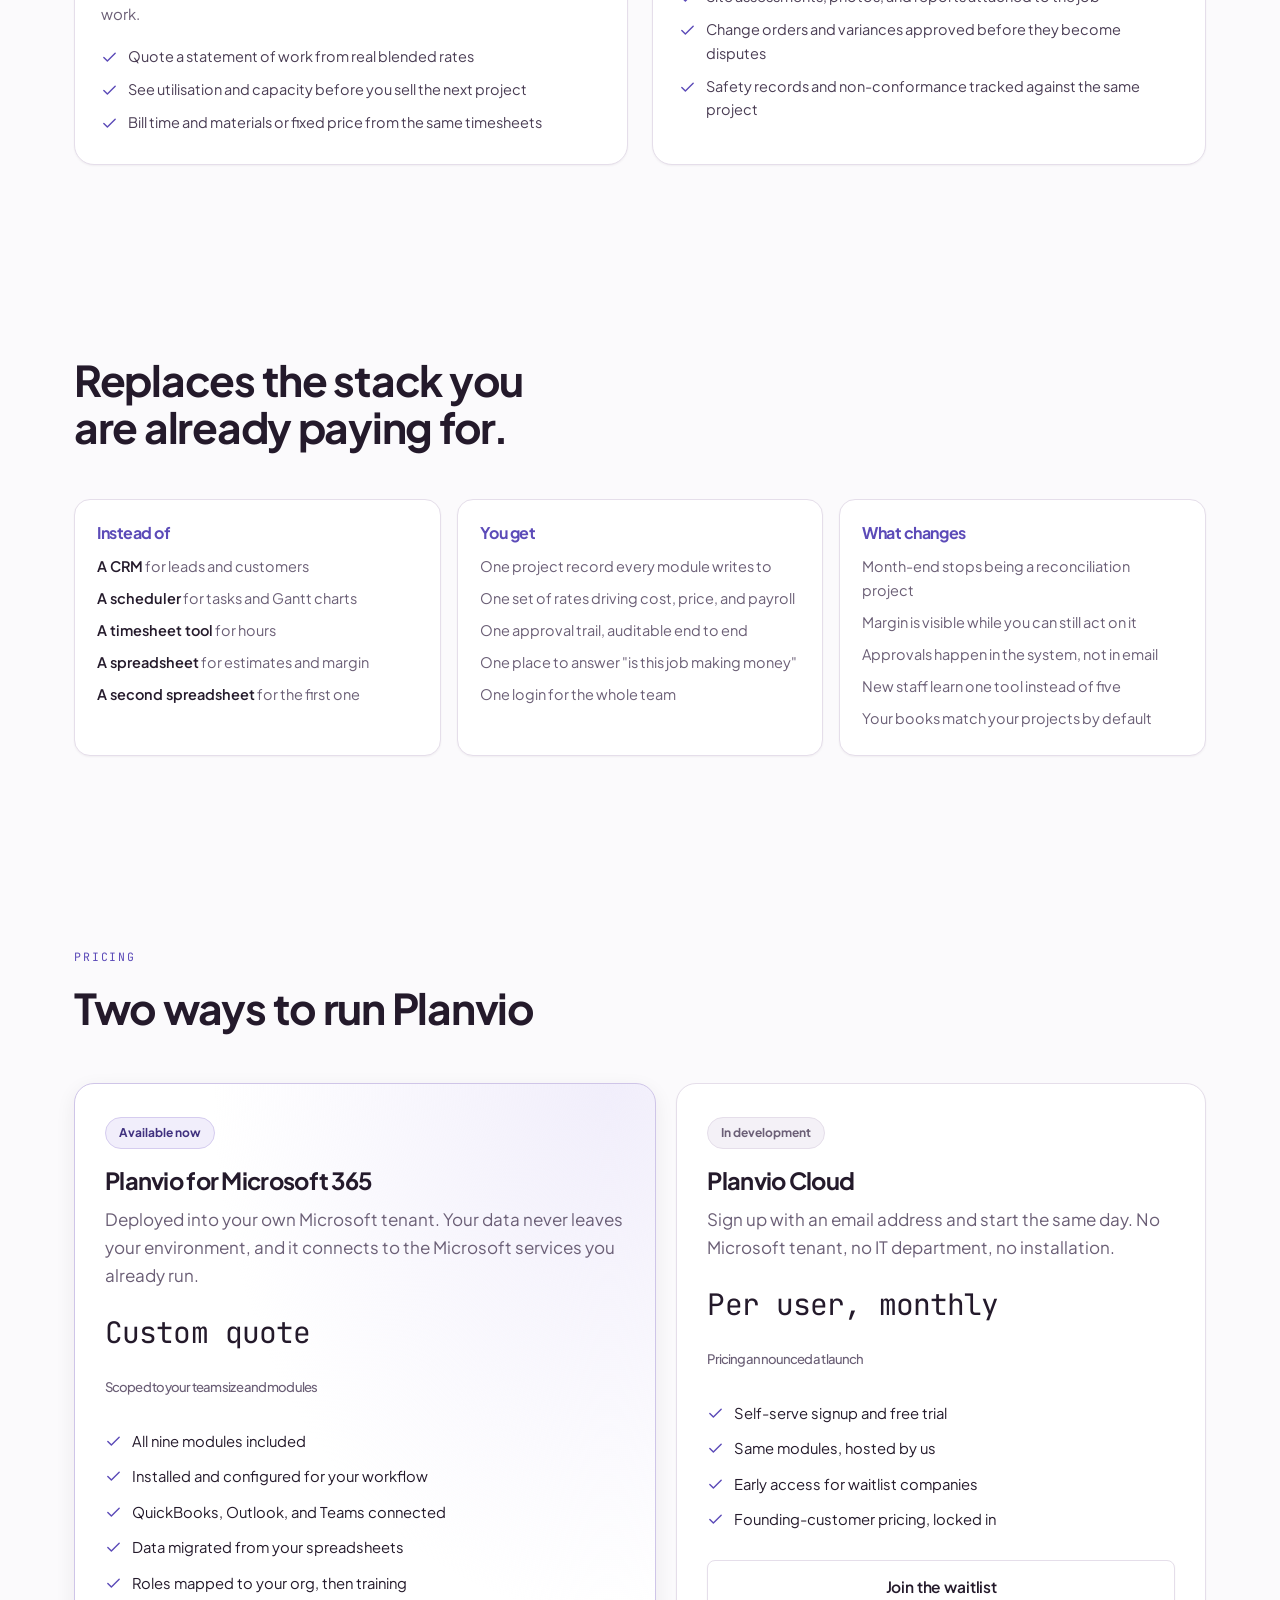
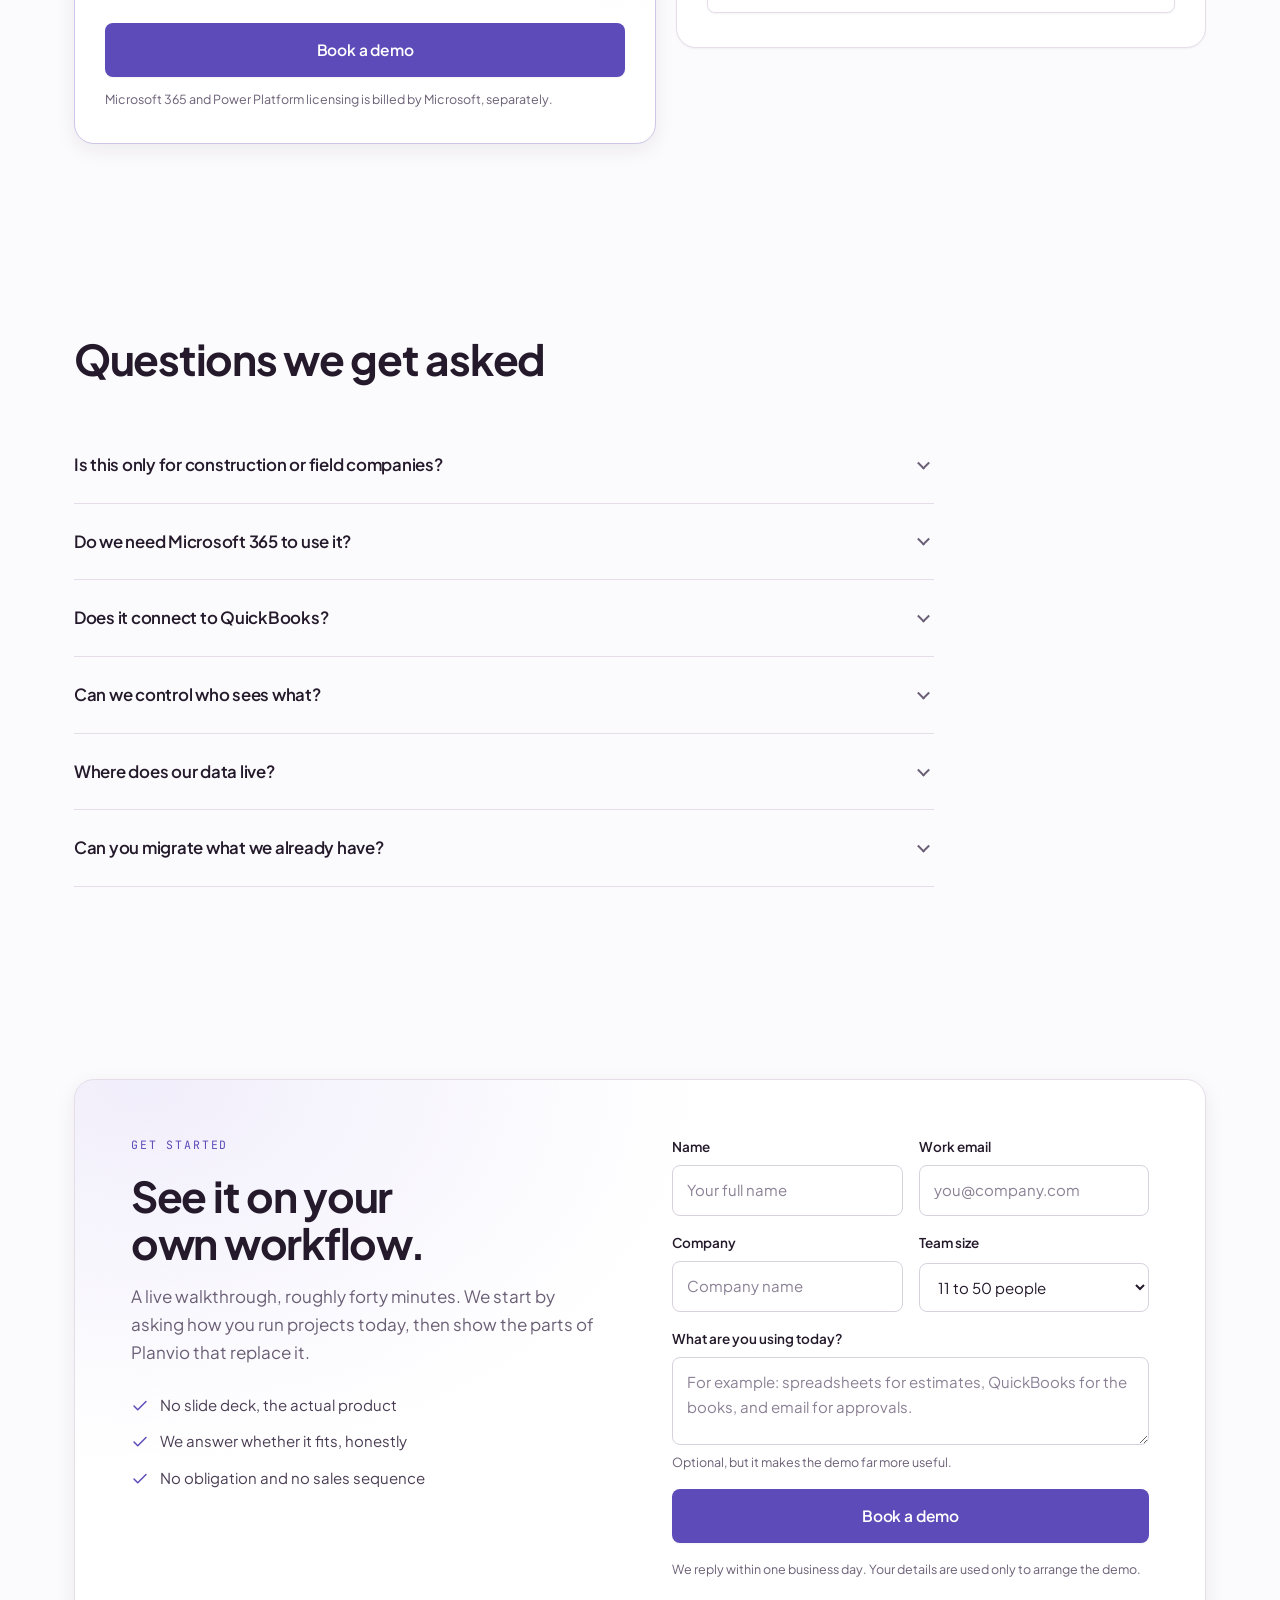
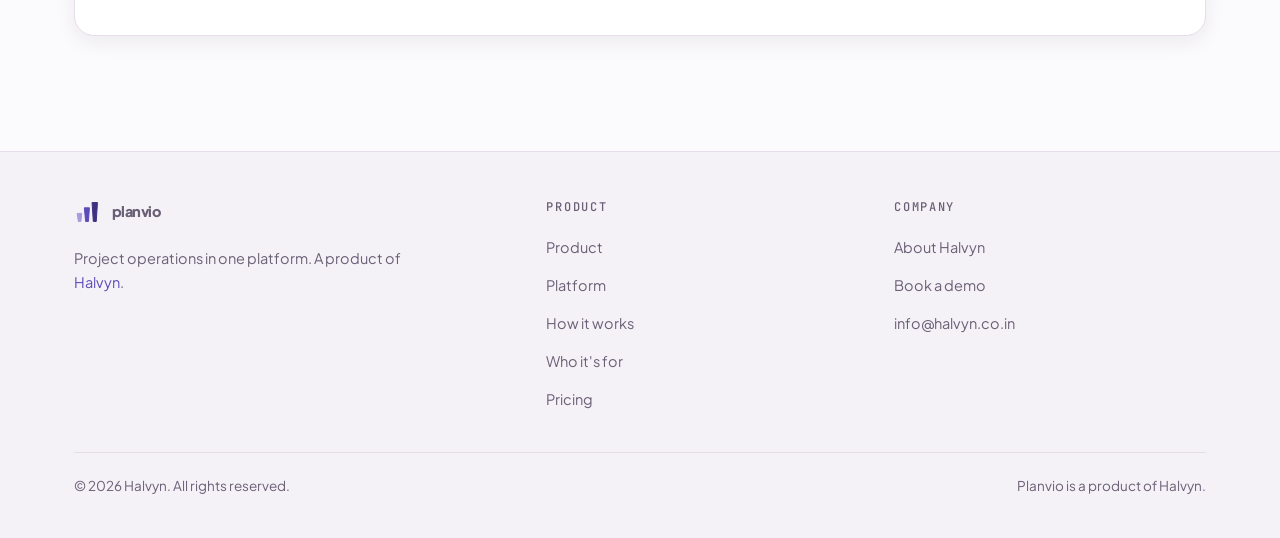
==== commit 3d2ba14a: "Every module is a walkthrough now, not a single screen Eight tabs, four steps each: 32 screens. Each" ====
--- a/planvio.html
+++ b/planvio.html
@@ -124,75 +124,19 @@
 
     <div class="tour__panel" role="tabpanel" id="panel-pipeline" aria-labelledby="tab-pipeline"><p class="proc__intro">Pipeline is where work is won. One record follows the enquiry the whole way &mdash; the same row that arrives as a lead is the row that becomes a project, so nothing is keyed in twice and nothing quietly disagrees.</p><ol class="proc"><li class="proc__step reveal"><div><div class="proc__head"><span class="proc__n">01</span><h4>An enquiry arrives with its facts attached</h4></div><p>A lead is captured with the client, where it came from and what it might be worth. That record is the one every later stage builds on &mdash; nothing gets retyped when it becomes an estimate, and nothing gets retyped again when it becomes a project.</p><span class="proc__where">Pipeline &rarr; Leads</span></div><div class="proc__shot"><div class="mock" role="img" aria-label="The leads list in Planvio, each enquiry carrying its client, source and value."><div class="mock__rail"><div class="mock__brand"><svg width="13" height="13" viewBox="0 0 24 24" fill="none" aria-hidden="true"><path d="M4 20V10l4-3v13z" fill="#A79BDC"/><path d="M10 20V6l4-3v17z" fill="#7E6FCB"/><path d="M16 20V3l4 3v14z" fill="#5C4BB8"/></svg><span>planvio</span></div><div class="mock__nav"><i><span class="mock__dot"></span><b>Today</b></i><i class="on"><span class="mock__dot"></span><b>Pipeline</b></i><i class="sub"><b>Dashboard</b></i><i class="sub"><b>Contacts</b></i><i class="sub on"><b>Leads</b></i><i class="sub"><b>Assessments</b></i><i class="sub"><b>Deals</b></i><i class="sub"><b>Estimates</b></i><i><span class="mock__dot"></span><b>Planning</b></i><i><span class="mock__dot"></span><b>Delivery</b></i><i><span class="mock__dot"></span><b>Capacity</b></i><i><span class="mock__dot"></span><b>Time</b></i><i><span class="mock__dot"></span><b>Assurance</b></i><i><span class="mock__dot"></span><b>Finance</b></i><i><span class="mock__dot"></span><b>Accounting</b></i><i><span class="mock__dot"></span><b>People</b></i><i><span class="mock__dot"></span><b>Hiring</b></i></div></div><div class="mock__main"><div class="mock__bar"><span class="mock__eyebrow">Pipeline</span><span class="mock__title">Leads</span></div><div class="mock__body"><div class="mock__tiles"><div class="mock__tile "><div class="mock__k">Open enquiries</div><div class="mock__v">9</div><div class="mock__h">Across 6 clients</div></div><div class="mock__tile "><div class="mock__k">Weighted value</div><div class="mock__v">$3.7M</div><div class="mock__h">By win probability</div></div><div class="mock__tile g"><div class="mock__k">Meetings booked</div><div class="mock__v">67%</div><div class="mock__h">6 of 9 enquiries</div></div><div class="mock__tile a"><div class="mock__k">Oldest</div><div class="mock__v">23d</div><div class="mock__h">Since first contact</div></div></div><div class="mock__panel"><div class="mock__ph"><b>Enquiries</b><span>Newest first</span></div><div class="mock__pb"><div class="mock__row" style="grid-template-columns:minmax(0,1.5fr) minmax(0,1fr) 80px 62px 76px;border-top:0"><span class="mock__k" style="font-size:8.5px">ENQUIRY</span><span class="mock__k" style="font-size:8.5px">CLIENT</span><span class="mock__k" style="font-size:8.5px">SOURCE</span><span class="mock__k" style="font-size:8.5px">VALUE</span><span class="mock__k" style="font-size:8.5px">STAGE</span></div><div class="mock__row" style="grid-template-columns:minmax(0,1.5fr) minmax(0,1fr) 80px 62px 76px"><span class="mock__nm">Sable Creek &ndash; DC2 capacity<s>OPP-10279</s></span><span class="mock__nm">Rosalind Petrakis</span><span class="mock__nm">Referral</span><span class="mock__num">$5.14M</span><span><span class="mock__chip" style="border-color:#5C4BB8;color:#4A3D93;background:#F1EEFB">Initial Call</span></span></div><div class="mock__row" style="grid-template-columns:minmax(0,1.5fr) minmax(0,1fr) 80px 62px 76px"><span class="mock__nm">Cascade Row &ndash; Sunnyside analytics<s>OPP-10294</s></span><span class="mock__nm">Gerald Mihalik</span><span class="mock__nm">Inbound</span><span class="mock__num">$712K</span><span><span class="mock__chip" style="border-color:#5C4BB8;color:#4A3D93;background:#F1EEFB">Initial Call</span></span></div><div class="mock__row" style="grid-template-columns:minmax(0,1.5fr) minmax(0,1fr) 80px 62px 76px"><span class="mock__nm">Larkspur &ndash; Manitou Springs<s>OPP-10291</s></span><span class="mock__nm">Antoinette Beaulieu</span><span class="mock__nm">Existing client</span><span class="mock__num">$1.22M</span><span><span class="mock__chip" style="border-color:#5C4BB8;color:#4A3D93;background:#F1EEFB">Initial Call</span></span></div><div class="mock__row" style="grid-template-columns:minmax(0,1.5fr) minmax(0,1fr) 80px 62px 76px"><span class="mock__nm">Northwind Grain &ndash; logistics<s>OPP-10283</s></span><span class="mock__nm">Hollis Ranganathan</span><span class="mock__nm">Referral</span><span class="mock__num">$615K</span><span><span class="mock__chip" style="border-color:#D97706;color:#B45309;background:#FEF6E7">Assessment</span></span></div></div></div></div></div></div></div></li><li class="proc__step reveal"><div><div class="proc__head"><span class="proc__n">02</span><h4>Scope it before you price it</h4></div><p>An assessment records the condition of what you are walking into, area by area, with notes and photographs against each. Those notes travel into the estimate, so the number you quote is answerable to something.</p><span class="proc__where">Pipeline &rarr; Assessments</span></div><div class="proc__shot"><div class="mock" role="img" aria-label="A scoping assessment in Planvio, rating each area and carrying notes into the estimate."><div class="mock__rail"><div class="mock__brand"><svg width="13" height="13" viewBox="0 0 24 24" fill="none" aria-hidden="true"><path d="M4 20V10l4-3v13z" fill="#A79BDC"/><path d="M10 20V6l4-3v17z" fill="#7E6FCB"/><path d="M16 20V3l4 3v14z" fill="#5C4BB8"/></svg><span>planvio</span></div><div class="mock__nav"><i><span class="mock__dot"></span><b>Today</b></i><i class="on"><span class="mock__dot"></span><b>Pipeline</b></i><i class="sub"><b>Dashboard</b></i><i class="sub"><b>Contacts</b></i><i class="sub"><b>Leads</b></i><i class="sub on"><b>Assessments</b></i><i class="sub"><b>Deals</b></i><i class="sub"><b>Estimates</b></i><i><span class="mock__dot"></span><b>Planning</b></i><i><span class="mock__dot"></span><b>Delivery</b></i><i><span class="mock__dot"></span><b>Capacity</b></i><i><span class="mock__dot"></span><b>Time</b></i><i><span class="mock__dot"></span><b>Assurance</b></i><i><span class="mock__dot"></span><b>Finance</b></i><i><span class="mock__dot"></span><b>Accounting</b></i><i><span class="mock__dot"></span><b>People</b></i><i><span class="mock__dot"></span><b>Hiring</b></i></div></div><div class="mock__main"><div class="mock__bar"><span class="mock__eyebrow">Pipeline</span><span class="mock__title">Assessments</span></div><div class="mock__body"><div class="mock__tiles"><div class="mock__tile "><div class="mock__k">Assessments</div><div class="mock__v">12</div><div class="mock__h">3 waiting on a visit</div></div><div class="mock__tile g"><div class="mock__k">Average wait</div><div class="mock__v">6d</div><div class="mock__h">From request to visit</div></div><div class="mock__tile g"><div class="mock__k">Completed</div><div class="mock__v">75%</div><div class="mock__h">9 of 12</div></div><div class="mock__tile a"><div class="mock__k">Longest wait</div><div class="mock__v">19d</div><div class="mock__h">Sable Creek DC2</div></div></div><div class="mock__panel"><div class="mock__ph"><b>Sable Creek &ndash; Interlocken DC2</b><span>Scoping assessment &middot; 14 Aug 2026</span></div><div class="mock__pb"><div class="mock__row" style="grid-template-columns:minmax(0,1fr) 70px minmax(0,1.6fr);border-top:0"><span class="mock__k" style="font-size:8.5px">AREA</span><span class="mock__k" style="font-size:8.5px">CONDITION</span><span class="mock__k" style="font-size:8.5px">NOTE</span></div><div class="mock__row" style="grid-template-columns:minmax(0,1fr) 70px minmax(0,1.6fr)"><span class="mock__nm">Current systems</span><span><span class="mock__chip" style="border-color:#D97706;color:#B45309;background:#FEF6E7">Fair</span></span><span class="mock__nm">Three schedulers, no shared record</span></div><div class="mock__row" style="grid-template-columns:minmax(0,1fr) 70px minmax(0,1.6fr)"><span class="mock__nm">Data quality</span><span><span class="mock__chip" style="border-color:#DC2626;color:#B91C1C;background:#FEF2F2">Poor</span></span><span class="mock__nm">18% of asset rows incomplete</span></div><div class="mock__row" style="grid-template-columns:minmax(0,1fr) 70px minmax(0,1.6fr)"><span class="mock__nm">Integrations</span><span><span class="mock__chip" style="border-color:#16A34A;color:#15803D;background:#EAF7F0">Good</span></span><span class="mock__nm">API available on both endpoints</span></div><div class="mock__row" style="grid-template-columns:minmax(0,1fr) 70px minmax(0,1.6fr)"><span class="mock__nm">Team readiness</span><span><span class="mock__chip" style="border-color:#D97706;color:#B45309;background:#FEF6E7">Fair</span></span><span class="mock__nm">Training needed for 40 users</span></div></div></div></div></div></div></div></li><li class="proc__step reveal"><div><div class="proc__head"><span class="proc__n">03</span><h4>Price it from real rates, not a guess</h4></div><p>The estimate is built from your rate card &mdash; each role at its own cost, burden applied, vendor lines carried separately. Margin is what is left after all of it, so a thin job is visible before you send the quote rather than after you finish the work.</p><span class="proc__where">Pipeline &rarr; Estimates</span></div><div class="proc__shot"><div class="mock" role="img" aria-label="An estimate in Planvio built from rate-card lines, showing cost, margin and the quoted price."><div class="mock__rail"><div class="mock__brand"><svg width="13" height="13" viewBox="0 0 24 24" fill="none" aria-hidden="true"><path d="M4 20V10l4-3v13z" fill="#A79BDC"/><path d="M10 20V6l4-3v17z" fill="#7E6FCB"/><path d="M16 20V3l4 3v14z" fill="#5C4BB8"/></svg><span>planvio</span></div><div class="mock__nav"><i><span class="mock__dot"></span><b>Today</b></i><i class="on"><span class="mock__dot"></span><b>Pipeline</b></i><i class="sub"><b>Dashboard</b></i><i class="sub"><b>Contacts</b></i><i class="sub"><b>Leads</b></i><i class="sub"><b>Assessments</b></i><i class="sub"><b>Deals</b></i><i class="sub on"><b>Estimates</b></i><i><span class="mock__dot"></span><b>Planning</b></i><i><span class="mock__dot"></span><b>Delivery</b></i><i><span class="mock__dot"></span><b>Capacity</b></i><i><span class="mock__dot"></span><b>Time</b></i><i><span class="mock__dot"></span><b>Assurance</b></i><i><span class="mock__dot"></span><b>Finance</b></i><i><span class="mock__dot"></span><b>Accounting</b></i><i><span class="mock__dot"></span><b>People</b></i><i><span class="mock__dot"></span><b>Hiring</b></i></div></div><div class="mock__main"><div class="mock__bar"><span class="mock__eyebrow">Pipeline</span><span class="mock__title">Estimates</span></div><div class="mock__body"><div class="mock__tiles"><div class="mock__tile "><div class="mock__k">Cost basis</div><div class="mock__v">$361.9K</div><div class="mock__h">From the rate card</div></div><div class="mock__tile "><div class="mock__k">Burden</div><div class="mock__v">37.4%</div><div class="mock__h">Applied to labour</div></div><div class="mock__tile g"><div class="mock__k">Margin</div><div class="mock__v">22%</div><div class="mock__h">Target 20%</div></div><div class="mock__tile b"><div class="mock__k">Quoted</div><div class="mock__v">$464.0K</div><div class="mock__h">Sent 19 Aug</div></div></div><div class="mock__panel"><div class="mock__ph"><b>Cost basis</b><span>Every line priced from the rate card, not typed in</span></div><div class="mock__pb"><div class="mock__row" style="grid-template-columns:minmax(0,1fr) 52px 66px 72px;border-top:0"><span class="mock__k" style="font-size:8.5px">LINE</span><span class="mock__k" style="font-size:8.5px">QTY</span><span class="mock__k" style="font-size:8.5px">RATE</span><span class="mock__k" style="font-size:8.5px">COST</span></div><div class="mock__row" style="grid-template-columns:minmax(0,1fr) 52px 66px 72px"><span class="mock__nm">Delivery Manager</span><span class="mock__num">320h</span><span class="mock__num">$89.04</span><span class="mock__num">$28,493</span></div><div class="mock__row" style="grid-template-columns:minmax(0,1fr) 52px 66px 72px"><span class="mock__nm">Engagement Lead</span><span class="mock__num">480h</span><span class="mock__num">$82.74</span><span class="mock__num">$39,715</span></div><div class="mock__row" style="grid-template-columns:minmax(0,1fr) 52px 66px 72px"><span class="mock__nm">Senior Consultant</span><span class="mock__num">960h</span><span class="mock__num">$57.09</span><span class="mock__num">$54,806</span></div><div class="mock__row" style="grid-template-columns:minmax(0,1fr) 52px 66px 72px"><span class="mock__nm">Analyst</span><span class="mock__num">640h</span><span class="mock__num">$37.58</span><span class="mock__num">$24,051</span></div><div class="mock__row" style="grid-template-columns:minmax(0,1fr) 52px 66px 72px"><span class="mock__nm">Vendor &mdash; integration</span><span class="mock__num">1</span><span class="mock__num">$214,836</span><span class="mock__num">$214,836</span></div></div></div></div></div></div></div></li><li class="proc__step reveal"><div><div class="proc__head"><span class="proc__n">04</span><h4>Watch where deals actually stall</h4></div><p>The funnel shows how many reached each stage and what share carried on. Pipeline value is weighted by win probability, so it is a forecast rather than the sum of everything hopeful on the list.</p><span class="proc__where">Pipeline &rarr; Dashboard</span></div><div class="proc__shot"><div class="mock" role="img" aria-label="Planvio's pipeline dashboard: weighted pipeline value, win rate, and a stage funnel showing what share of deals carried on to the next stage."><div class="mock__rail"><div class="mock__brand"><svg width="13" height="13" viewBox="0 0 24 24" fill="none" aria-hidden="true"><path d="M4 20V10l4-3v13z" fill="#A79BDC"/><path d="M10 20V6l4-3v17z" fill="#7E6FCB"/><path d="M16 20V3l4 3v14z" fill="#5C4BB8"/></svg><span>planvio</span></div><div class="mock__nav"><i><span class="mock__dot"></span><b>Today</b></i><i class="on"><span class="mock__dot"></span><b>Pipeline</b></i><i class="sub on"><b>Dashboard</b></i><i class="sub"><b>Contacts</b></i><i class="sub"><b>Leads</b></i><i class="sub"><b>Assessments</b></i><i class="sub"><b>Deals</b></i><i class="sub"><b>Estimates</b></i><i><span class="mock__dot"></span><b>Planning</b></i><i><span class="mock__dot"></span><b>Delivery</b></i><i><span class="mock__dot"></span><b>Capacity</b></i><i><span class="mock__dot"></span><b>Time</b></i><i><span class="mock__dot"></span><b>Assurance</b></i><i><span class="mock__dot"></span><b>Finance</b></i><i><span class="mock__dot"></span><b>Accounting</b></i><i><span class="mock__dot"></span><b>People</b></i><i><span class="mock__dot"></span><b>Hiring</b></i></div></div><div class="mock__main"><div class="mock__bar"><span class="mock__eyebrow">Pipeline</span><span class="mock__title">Dashboard</span></div><div class="mock__body"><div class="mock__tiles"><div class="mock__tile "><div class="mock__k">Pipeline value</div><div class="mock__v">$3.7M</div><div class="mock__h">Across 4 open deals worth $8.5M</div></div><div class="mock__tile g"><div class="mock__k">Win rate</div><div class="mock__v">90%</div><div class="mock__h">9 won of 10 decided in the last year</div></div><div class="mock__tile "><div class="mock__k">Average deal size</div><div class="mock__v">$1.3M</div><div class="mock__h">Across 15 open deals</div></div><div class="mock__tile g"><div class="mock__k">Overdue</div><div class="mock__v">0</div><div class="mock__h">Nothing past its close date</div></div></div><div class="mock__panel"><div class="mock__ph"><b>Stage funnel</b><span>How many deals reached each stage, and how many carried on</span></div><div class="mock__pb mock__funnel"><div class="mock__row"><span class="mock__nm">Initial Call</span><span class="mock__num">14</span><span class="mock__track"><span class="mock__fill" style="width:100%"></span></span><span class="mock__num">$25.4M</span></div><div class="mock__conv">93% went on to Assessment</div><div class="mock__row"><span class="mock__nm">Assessment</span><span class="mock__num">13</span><span class="mock__track"><span class="mock__fill" style="width:93%"></span></span><span class="mock__num">$24.2M</span></div><div class="mock__conv">92% went on to Estimate</div><div class="mock__row"><span class="mock__nm">Estimate</span><span class="mock__num">12</span><span class="mock__track"><span class="mock__fill" style="width:86%"></span></span><span class="mock__num">$22.7M</span></div><div class="mock__conv">83% went on to Contract</div><div class="mock__row"><span class="mock__nm">Contract</span><span class="mock__num">10</span><span class="mock__track"><span class="mock__fill" style="width:71%"></span></span><span class="mock__num">$18.9M</span></div><div class="mock__conv">90% went on to Planning</div><div class="mock__row"><span class="mock__nm">Planning</span><span class="mock__num">9</span><span class="mock__track"><span class="mock__fill" style="width:64%"></span></span><span class="mock__num">$16.1M</span></div><div class="mock__conv">67% went on to Delivery</div><div class="mock__row"><span class="mock__nm">Delivery</span><span class="mock__num">6</span><span class="mock__track"><span class="mock__fill" style="width:43%"></span></span><span class="mock__num">$10.4M</span></div></div></div></div></div></div></div></li></ol></div>
 
-    <div class="tour__panel" role="tabpanel" id="panel-planning" aria-labelledby="tab-planning" hidden>
-      <div class="tour__frame">
-        <div class="mock" role="img" aria-label="A project plan in Planvio, broken into work packages, with progress by package and the task grid beneath."><div class="mock__rail"><div class="mock__brand"><svg width="13" height="13" viewBox="0 0 24 24" fill="none" aria-hidden="true"><path d="M4 20V10l4-3v13z" fill="#A79BDC"/><path d="M10 20V6l4-3v17z" fill="#7E6FCB"/><path d="M16 20V3l4 3v14z" fill="#5C4BB8"/></svg><span>planvio</span></div><div class="mock__nav"><i><span class="mock__dot"></span><b>Today</b></i><i><span class="mock__dot"></span><b>Pipeline</b></i><i class="on"><span class="mock__dot"></span><b>Planning</b></i><i class="sub on"><b>Schedule</b></i><i class="sub"><b>Overview</b></i><i class="sub"><b>Costs</b></i><i class="sub"><b>Milestones</b></i><i class="sub"><b>Timeline</b></i><i class="sub"><b>Contingency</b></i><i><span class="mock__dot"></span><b>Delivery</b></i><i><span class="mock__dot"></span><b>Capacity</b></i><i><span class="mock__dot"></span><b>Time</b></i><i><span class="mock__dot"></span><b>Assurance</b></i><i><span class="mock__dot"></span><b>Finance</b></i><i><span class="mock__dot"></span><b>Accounting</b></i><i><span class="mock__dot"></span><b>People</b></i><i><span class="mock__dot"></span><b>Hiring</b></i></div></div><div class="mock__main"><div class="mock__bar"><span class="mock__eyebrow">Planning</span><span class="mock__title">Schedule</span></div><div class="mock__body"><div class="mock__panel"><div class="mock__pb" style="display:flex;align-items:center;gap:9px"><span class="mock__dot" style="background:#5C4BB8;width:9px;height:9px;border-radius:3px"></span><span><b style="font-size:11px">Cascade Row &ndash; Brighton Blvd Portfolio Migration</b> <span class="mock__num" style="color:#7A6E86">OPP-10252</span><s style="display:block;color:#7A6E86;font-size:9px;text-decoration:none">29% of the plan complete across 7 work packages</s></span><span class="mock__chip" style="margin-left:auto;border-color:#D97706;color:#B45309;background:#FEF6E7">Baseline &middot; Draft</span></div></div><div class="mock__tiles"><div class="mock__tile "><div class="mock__k">On schedule</div><div class="mock__v">86%</div><div class="mock__h">6 of 7 tasks inside their planned finish</div></div><div class="mock__tile "><div class="mock__k">Dates set</div><div class="mock__v">100%</div><div class="mock__h">Every task carries a start and an end</div></div><div class="mock__tile "><div class="mock__k">Hours allocated</div><div class="mock__v">74%</div><div class="mock__h">2,312 of 3,128 planned hours</div></div><div class="mock__tile "><div class="mock__k">Contingency used</div><div class="mock__v">18%</div><div class="mock__h">$34,600 drawn, $157,400 left</div></div></div><div class="mock__panel"><div class="mock__ph"><b>Work package progress</b><span>Completed, in progress and not started, by package</span></div><div class="mock__pb mock__wp"><div class="mock__row"><span class="mock__nm">1. Initiation</span><span class="mock__track"><span class="mock__fill" style="left:0;width:100%"></span></span></div><div class="mock__row"><span class="mock__nm">1. Discovery</span><span class="mock__track"><span class="mock__fill" style="left:0;width:100%"></span></span></div><div class="mock__row"><span class="mock__nm">2. Design</span><span class="mock__track"><span class="mock__fill" style="left:0;width:64%"></span></span></div><div class="mock__row"><span class="mock__nm">2. Build</span><span class="mock__track"><span class="mock__fill" style="left:0;width:48%"></span></span></div><div class="mock__row"><span class="mock__nm">3. Integration</span><span class="mock__track"><span class="mock__fill" style="left:0;width:22%"></span></span></div><div class="mock__row"><span class="mock__nm">3. Testing</span><span class="mock__track"><span class="mock__fill" style="left:0;width:8%"></span></span></div><div class="mock__row"><span class="mock__nm">4. Closeout</span><span class="mock__track"><span class="mock__fill" style="left:0;width:2%"></span></span></div></div></div></div></div></div>
-      </div>
-      <div class="tour__cap">
-        <p><b>The plan, and whether it is still true.</b> Tasks group into work packages with dates, hours and cost on every line. Submit the plan for review and it locks &mdash; from then on the baseline is what you measure drift against, instead of a number that quietly moved.</p>
-        <span class="tour__meta">Planning &rarr; Schedule</span>
-      </div>
-    </div>
-
-    <div class="tour__panel" role="tabpanel" id="panel-delivery" aria-labelledby="tab-delivery" hidden>
-      <div class="tour__frame">
-        <div class="mock" role="img" aria-label="Planvio's delivery view: every live project on one screen, each with a bar for when it actually runs and a mark for the date it was due to finish."><div class="mock__rail"><div class="mock__brand"><svg width="13" height="13" viewBox="0 0 24 24" fill="none" aria-hidden="true"><path d="M4 20V10l4-3v13z" fill="#A79BDC"/><path d="M10 20V6l4-3v17z" fill="#7E6FCB"/><path d="M16 20V3l4 3v14z" fill="#5C4BB8"/></svg><span>planvio</span></div><div class="mock__nav"><i><span class="mock__dot"></span><b>Today</b></i><i><span class="mock__dot"></span><b>Pipeline</b></i><i><span class="mock__dot"></span><b>Planning</b></i><i class="on"><span class="mock__dot"></span><b>Delivery</b></i><i class="sub on"><b>Progress</b></i><i class="sub"><b>Variance</b></i><i class="sub"><b>Financials</b></i><i class="sub"><b>Satisfaction</b></i><i class="sub"><b>Reports</b></i><i><span class="mock__dot"></span><b>Capacity</b></i><i><span class="mock__dot"></span><b>Time</b></i><i><span class="mock__dot"></span><b>Assurance</b></i><i><span class="mock__dot"></span><b>Finance</b></i><i><span class="mock__dot"></span><b>Accounting</b></i><i><span class="mock__dot"></span><b>People</b></i><i><span class="mock__dot"></span><b>Hiring</b></i></div></div><div class="mock__main"><div class="mock__bar"><span class="mock__eyebrow">Delivery</span><span class="mock__title">Progress</span></div><div class="mock__body"><div class="mock__tiles"><div class="mock__tile g"><div class="mock__k">On time<em>10/10</em></div><div class="mock__v">100%</div><div class="mock__h">10 of 10 projects</div></div><div class="mock__tile g"><div class="mock__k">Average delay</div><div class="mock__v">0d</div><div class="mock__h">median 0d</div></div><div class="mock__tile a"><div class="mock__k">Progress rate<em>behind</em></div><div class="mock__v">0.87</div><div class="mock__h">1.00 is on schedule</div></div><div class="mock__tile r"><div class="mock__k">At risk</div><div class="mock__v">4</div><div class="mock__h">Over two weeks late, or falling behind</div></div></div><div class="mock__panel"><div class="mock__ph"><b>Schedule</b><span>The bar is when a project actually runs; the mark is the date it was due to finish</span></div><div class="mock__pb mock__sched"><div class="mock__row"><span class="mock__nm">Cascade Row &ndash; Brighton Blvd Portfolio Migration<s>OPP-10252</s></span><span class="mock__gantt"><span class="mock__gbar" style="left:22%;width:34%"></span><span class="mock__gtick" style="left:58%"></span></span><span class="mock__num">52%</span></div><div class="mock__row"><span class="mock__nm">Fairmount Heights &ndash; Public Works Programme<s>OPP-10256</s></span><span class="mock__gantt"><span class="mock__gbar" style="left:30%;width:32%"></span><span class="mock__gtick" style="left:66%"></span></span><span class="mock__num">77%</span></div><div class="mock__row"><span class="mock__nm">Ferraro-Quist Family Office &ndash; Reporting Automation<s>OPP-10263</s></span><span class="mock__gantt"><span class="mock__gbar" style="left:34%;width:24%"></span><span class="mock__gtick" style="left:60%"></span></span><span class="mock__num">67%</span></div><div class="mock__row"><span class="mock__nm">Larkspur &ndash; Cheyenne Canyon Operations Rollout<s>OPP-10247</s></span><span class="mock__gantt"><span class="mock__gbar" style="left:18%;width:44%"></span><span class="mock__gtick" style="left:64%"></span></span><span class="mock__num">65%</span></div><div class="mock__row"><span class="mock__nm">Larkspur &ndash; Golden Creekside Site Rollout<s>OPP-10236</s></span><span class="mock__gantt"><span class="mock__gbar" style="left:2%;width:30%"></span><span class="mock__gtick" style="left:34%"></span></span><span class="mock__num">100%</span></div><div class="mock__row"><span class="mock__nm">Northwind Grain &ndash; Plant Telemetry Rollout<s>OPP-10259</s></span><span class="mock__gantt"><span class="mock__gbar" style="left:26%;width:18%"></span><span class="mock__gtick" style="left:46%"></span></span><span class="mock__num">54%</span></div></div></div></div></div></div>
-      </div>
-      <div class="tour__cap">
-        <p><b>Every project, on one screen, honestly.</b> One row each: the bar is when the project actually runs, the mark is when it was due to finish. Late is visible as distance, not buried in a status field somebody forgot to update.</p>
-        <span class="tour__meta">Delivery &rarr; Progress</span>
-      </div>
-    </div>
-
-    <div class="tour__panel" role="tabpanel" id="panel-capacity" aria-labelledby="tab-capacity" hidden>
-      <div class="tour__frame">
-        <div class="mock" role="img" aria-label="A person-by-week grid in Planvio, each cell shaded by how booked that person is in that week."><div class="mock__rail"><div class="mock__brand"><svg width="13" height="13" viewBox="0 0 24 24" fill="none" aria-hidden="true"><path d="M4 20V10l4-3v13z" fill="#A79BDC"/><path d="M10 20V6l4-3v17z" fill="#7E6FCB"/><path d="M16 20V3l4 3v14z" fill="#5C4BB8"/></svg><span>planvio</span></div><div class="mock__nav"><i><span class="mock__dot"></span><b>Today</b></i><i><span class="mock__dot"></span><b>Pipeline</b></i><i><span class="mock__dot"></span><b>Planning</b></i><i><span class="mock__dot"></span><b>Delivery</b></i><i class="on"><span class="mock__dot"></span><b>Capacity</b></i><i class="sub on"><b>Capacity Pool</b></i><i class="sub"><b>Demand</b></i><i class="sub"><b>Gaps</b></i><i class="sub"><b>Project Plans</b></i><i class="sub"><b>Scenarios</b></i><i class="sub"><b>Analysis</b></i><i><span class="mock__dot"></span><b>Time</b></i><i><span class="mock__dot"></span><b>Assurance</b></i><i><span class="mock__dot"></span><b>Finance</b></i><i><span class="mock__dot"></span><b>Accounting</b></i><i><span class="mock__dot"></span><b>People</b></i><i><span class="mock__dot"></span><b>Hiring</b></i></div></div><div class="mock__main"><div class="mock__bar"><span class="mock__eyebrow">Capacity</span><span class="mock__title">Capacity Pool</span></div><div class="mock__body"><div class="mock__tiles"><div class="mock__tile "><div class="mock__k">Utilisation</div><div class="mock__v">15%</div><div class="mock__h">1,022 of 6,688 hrs over 12 weeks</div></div><div class="mock__tile a"><div class="mock__k">Nothing booked</div><div class="mock__v">7</div><div class="mock__h">of 16 people</div></div><div class="mock__tile g"><div class="mock__k">Shortfall</div><div class="mock__v">0.0</div><div class="mock__h">5,853 spare hrs cover it</div></div><div class="mock__tile r"><div class="mock__k">Over capacity</div><div class="mock__v">5</div><div class="mock__h">peak 217% in one week</div></div></div><div class="mock__panel"><div class="mock__ph"><b>Who is booked, week by week</b><span>Weeks up to today show hours logged; after it, hours booked to tasks. Approved leave comes off the week it falls in.</span></div><div class="mock__pb"><div class="mock__heat"><span></span><span class="hh">LOAD</span><span class="hh">10</span><span class="hh">17</span><span class="hh">24</span><span class="hh">31</span><span class="hh">7</span><span class="hh">14</span><span class="hh">21</span><span class="hh">28</span><span class="hh">5</span><span class="hh">12</span><span class="hh">19</span><span class="hh">26</span><span class="mock__nm">Vaultline Analytics Partners<s>Analytics platform build</s></span><span class="mock__num">43%</span><span class="mock__cell "></span><span class="mock__cell "></span><span class="mock__cell "></span><span class="mock__cell f"></span><span class="mock__cell f"></span><span class="mock__cell o"></span><span class="mock__cell "></span><span class="mock__cell "></span><span class="mock__cell "></span><span class="mock__cell "></span><span class="mock__cell "></span><span class="mock__cell "></span><span class="mock__nm">Ingrid Sorensen<s>Earned value, cost estimating</s></span><span class="mock__num">26%</span><span class="mock__cell o"></span><span class="mock__cell o"></span><span class="mock__cell "></span><span class="mock__cell l"></span><span class="mock__cell "></span><span class="mock__cell "></span><span class="mock__cell "></span><span class="mock__cell "></span><span class="mock__cell "></span><span class="mock__cell "></span><span class="mock__cell "></span><span class="mock__cell "></span><span class="mock__nm">Tobias Renfrew<s>Assurance reviews, risk</s></span><span class="mock__num">26%</span><span class="mock__cell o"></span><span class="mock__cell o"></span><span class="mock__cell "></span><span class="mock__cell s"></span><span class="mock__cell "></span><span class="mock__cell "></span><span class="mock__cell "></span><span class="mock__cell "></span><span class="mock__cell "></span><span class="mock__cell "></span><span class="mock__cell "></span><span class="mock__cell "></span><span class="mock__nm">Rafael Ocampo<s>Service transition, cutover</s></span><span class="mock__num">34%</span><span class="mock__cell o"></span><span class="mock__cell f"></span><span class="mock__cell s"></span><span class="mock__cell f"></span><span class="mock__cell "></span><span class="mock__cell "></span><span class="mock__cell "></span><span class="mock__cell "></span><span class="mock__cell "></span><span class="mock__cell "></span><span class="mock__cell "></span><span class="mock__cell "></span><span class="mock__nm">Kwame Boateng<s>Project scheduling, change</s></span><span class="mock__num">24%</span><span class="mock__cell o"></span><span class="mock__cell o"></span><span class="mock__cell "></span><span class="mock__cell l"></span><span class="mock__cell "></span><span class="mock__cell "></span><span class="mock__cell "></span><span class="mock__cell "></span><span class="mock__cell "></span><span class="mock__cell "></span><span class="mock__cell "></span><span class="mock__cell "></span><span class="mock__nm">Ezra Lindqvist<s>Programme management</s></span><span class="mock__num">14%</span><span class="mock__cell "></span><span class="mock__cell "></span><span class="mock__cell s"></span><span class="mock__cell s"></span><span class="mock__cell "></span><span class="mock__cell "></span><span class="mock__cell "></span><span class="mock__cell "></span><span class="mock__cell "></span><span class="mock__cell "></span><span class="mock__cell "></span><span class="mock__cell "></span><span class="mock__nm">Simone Delacroix<s>Test management, process</s></span><span class="mock__num">34%</span><span class="mock__cell s"></span><span class="mock__cell l"></span><span class="mock__cell s"></span><span class="mock__cell s"></span><span class="mock__cell s"></span><span class="mock__cell s"></span><span class="mock__cell s"></span><span class="mock__cell "></span><span class="mock__cell l"></span><span class="mock__cell "></span><span class="mock__cell "></span><span class="mock__cell "></span></div></div></div></div></div></div>
-      </div>
-      <div class="tour__cap">
-        <p><b>Who is free, and when.</b> A cell per person per week, shaded by how booked they are. Past weeks show hours actually logged; future weeks show what is committed. Approved leave is taken off the week it falls in, not smeared across the month.</p>
-        <span class="tour__meta">Capacity &rarr; Capacity Pool</span>
-      </div>
-    </div>
-
-    <div class="tour__panel" role="tabpanel" id="panel-time" aria-labelledby="tab-time" hidden>
-      <div class="tour__frame">
-        <div class="mock" role="img" aria-label="Planvio's time dashboard: hours logged, submitted on time and approval lag, with a week-by-person grid and a submitted-reviewed-approved funnel."><div class="mock__rail"><div class="mock__brand"><svg width="13" height="13" viewBox="0 0 24 24" fill="none" aria-hidden="true"><path d="M4 20V10l4-3v13z" fill="#A79BDC"/><path d="M10 20V6l4-3v17z" fill="#7E6FCB"/><path d="M16 20V3l4 3v14z" fill="#5C4BB8"/></svg><span>planvio</span></div><div class="mock__nav"><i><span class="mock__dot"></span><b>Today</b></i><i><span class="mock__dot"></span><b>Pipeline</b></i><i><span class="mock__dot"></span><b>Planning</b></i><i><span class="mock__dot"></span><b>Delivery</b></i><i><span class="mock__dot"></span><b>Capacity</b></i><i class="on"><span class="mock__dot"></span><b>Time</b></i><i class="sub on"><b>Dashboard</b></i><i class="sub"><b>My Timesheet</b></i><i class="sub"><b>My Submissions</b></i><i class="sub"><b>Approvals</b></i><i><span class="mock__dot"></span><b>Assurance</b></i><i><span class="mock__dot"></span><b>Finance</b></i><i><span class="mock__dot"></span><b>Accounting</b></i><i><span class="mock__dot"></span><b>People</b></i><i><span class="mock__dot"></span><b>Hiring</b></i></div></div><div class="mock__main"><div class="mock__bar"><span class="mock__eyebrow">Time</span><span class="mock__title">Dashboard</span></div><div class="mock__body"><div class="mock__tiles"><div class="mock__tile "><div class="mock__k">Hours logged</div><div class="mock__v">717.5h</div><div class="mock__h">143.5h a week across 5 weeks</div></div><div class="mock__tile r"><div class="mock__k">Submitted on time</div><div class="mock__v">0%</div><div class="mock__h">0 of 16 weeks</div></div><div class="mock__tile g"><div class="mock__k">Approval lag</div><div class="mock__v">0d</div><div class="mock__h">Median across 9 reviewed weeks</div></div><div class="mock__tile a"><div class="mock__k">Unbilled hours</div><div class="mock__v">179.8h</div><div class="mock__h">Project time not yet approved</div></div></div><div class="mock__split"><div class="mock__panel"><div class="mock__ph"><b>Week by person</b><span>Aug 23 &ndash; Aug 29</span></div><div class="mock__pb"><div class="mock__week"><span></span><span class="hh" style="font-size:7.5px;color:#7A6E86;text-align:center">Su</span><span class="hh" style="font-size:7.5px;color:#7A6E86;text-align:center">Mo</span><span class="hh" style="font-size:7.5px;color:#7A6E86;text-align:center">Tu</span><span class="hh" style="font-size:7.5px;color:#7A6E86;text-align:center">We</span><span class="hh" style="font-size:7.5px;color:#7A6E86;text-align:center">Th</span><span class="hh" style="font-size:7.5px;color:#7A6E86;text-align:center">Fr</span><span class="hh" style="font-size:7.5px;color:#7A6E86;text-align:center">Sa</span><span></span></div><div class="mock__week"><span class="mock__nm">Kwame Boateng</span><span class="mock__day h">16</span><span class="mock__day m">9.3</span><span class="mock__day m">7.3</span><span class="mock__day "></span><span class="mock__day "></span><span class="mock__day "></span><span class="mock__day "></span><span class="mock__num">32.5</span></div><div class="mock__week"><span class="mock__nm">Rafael Ocampo</span><span class="mock__day l">4.8</span><span class="mock__day h">15.3</span><span class="mock__day m">8.5</span><span class="mock__day "></span><span class="mock__day "></span><span class="mock__day "></span><span class="mock__day "></span><span class="mock__num">28.5</span></div><div class="mock__week"><span class="mock__nm">Tobias Renfrew</span><span class="mock__day l">6.5</span><span class="mock__day m">8</span><span class="mock__day h">14</span><span class="mock__day "></span><span class="mock__day "></span><span class="mock__day "></span><span class="mock__day "></span><span class="mock__num">28.5</span></div><div class="mock__week"><span class="mock__nm">Ingrid Sorensen</span><span class="mock__day m">8</span><span class="mock__day l">4.8</span><span class="mock__day m">8</span><span class="mock__day "></span><span class="mock__day "></span><span class="mock__day "></span><span class="mock__day "></span><span class="mock__num">20.8</span></div></div></div><div class="mock__panel"><div class="mock__ph"><b>Review flow</b><span>Submitted to approved</span></div><div class="mock__pb mock__funnel"><div class="mock__row" style="grid-template-columns:56px minmax(0,1fr) 22px"><span class="mock__nm">Submitted</span><span class="mock__track"><span class="mock__fill" style="width:100%"></span></span><span class="mock__num">16</span></div><div class="mock__row" style="grid-template-columns:56px minmax(0,1fr) 22px"><span class="mock__nm">Reviewed</span><span class="mock__track"><span class="mock__fill" style="width:56%;background:#7E6FCB"></span></span><span class="mock__num">9</span></div><div class="mock__row" style="grid-template-columns:56px minmax(0,1fr) 22px"><span class="mock__nm">Approved</span><span class="mock__track"><span class="mock__fill" style="width:50%;background:#5A8FD6"></span></span><span class="mock__num">8</span></div><div class="mock__h" style="margin-top:6px">Reviewed 9 of 16 submitted &middot; 56%<br>Approved 8 of 9 reviewed &middot; 89%</div></div></div></div></div></div></div>
-      </div>
-      <div class="tour__cap">
-        <p><b>Who has filled their timesheet in.</b> A week per person, shaded by hours, so a thin week is visible before payroll asks. Hours land against a task, which is what makes a project's cost and its margin move on their own &mdash; and unbilled hours are counted, not guessed at.</p>
-        <span class="tour__meta">Time &rarr; Dashboard</span>
-      </div>
-    </div>
-
-    <div class="tour__panel" role="tabpanel" id="panel-assurance" aria-labelledby="tab-assurance" hidden>
-      <div class="tour__frame">
-        <div class="mock" role="img" aria-label="A five-by-five likelihood and impact matrix in Planvio, with risk counts in each square."><div class="mock__rail"><div class="mock__brand"><svg width="13" height="13" viewBox="0 0 24 24" fill="none" aria-hidden="true"><path d="M4 20V10l4-3v13z" fill="#A79BDC"/><path d="M10 20V6l4-3v17z" fill="#7E6FCB"/><path d="M16 20V3l4 3v14z" fill="#5C4BB8"/></svg><span>planvio</span></div><div class="mock__nav"><i><span class="mock__dot"></span><b>Today</b></i><i><span class="mock__dot"></span><b>Pipeline</b></i><i><span class="mock__dot"></span><b>Planning</b></i><i><span class="mock__dot"></span><b>Delivery</b></i><i><span class="mock__dot"></span><b>Capacity</b></i><i><span class="mock__dot"></span><b>Time</b></i><i class="on"><span class="mock__dot"></span><b>Assurance</b></i><i class="sub on"><b>Risk</b></i><i class="sub"><b>Incidents</b></i><i class="sub"><b>Findings</b></i><i><span class="mock__dot"></span><b>Finance</b></i><i><span class="mock__dot"></span><b>Accounting</b></i><i><span class="mock__dot"></span><b>People</b></i><i><span class="mock__dot"></span><b>Hiring</b></i></div></div><div class="mock__main"><div class="mock__bar"><span class="mock__eyebrow">Assurance</span><span class="mock__title">Risk</span></div><div class="mock__body"><div class="mock__split"><div class="mock__panel"><div class="mock__ph"><b>Risk matrix</b><span>Click a square to filter the grid.</span></div><div class="mock__pb"><div class="mock__matrix"><span class="ax">Almost certain</span><span class="mock__sq n1">&middot;</span><span class="mock__sq n2">&middot;</span><span class="mock__sq n2">&middot;</span><span class="mock__sq n3">&middot;</span><span class="mock__sq n3">&middot;</span><span class="ax">Likely</span><span class="mock__sq n1">&middot;</span><span class="mock__sq n2">&middot;</span><span class="mock__sq n4">2</span><span class="mock__sq n3">&middot;</span><span class="mock__sq n3">&middot;</span><span class="ax">Possible</span><span class="mock__sq n1">&middot;</span><span class="mock__sq n2">1</span><span class="mock__sq n2">&middot;</span><span class="mock__sq n4">3</span><span class="mock__sq n5">2</span><span class="ax">Unlikely</span><span class="mock__sq n1">&middot;</span><span class="mock__sq n1">&middot;</span><span class="mock__sq n2">&middot;</span><span class="mock__sq n2">&middot;</span><span class="mock__sq n3">&middot;</span><span class="ax">Rare</span><span class="mock__sq n1">&middot;</span><span class="mock__sq n1">&middot;</span><span class="mock__sq n1">&middot;</span><span class="mock__sq n2">&middot;</span><span class="mock__sq n2">&middot;</span><span class="ax"></span><span class="ax b">Very low</span><span class="ax b">Low</span><span class="ax b">Medium</span><span class="ax b">High</span><span class="ax b">Very high</span></div></div></div><div style="display:grid;gap:8px;align-content:start"><div class="mock__tile r"><div class="mock__k">High risk<em>needs work</em></div><div class="mock__v">7</div><div class="mock__h">Of 8 open risks</div></div><div class="mock__tile g"><div class="mock__k">Overdue<em>on time</em></div><div class="mock__v">0</div><div class="mock__h">Of 8 with a due date</div></div><div class="mock__tile a"><div class="mock__k">Controls working</div><div class="mock__v">60%</div><div class="mock__h">Across 8 rated risks</div></div><div class="mock__tile "><div class="mock__k">Median age</div><div class="mock__v">149d</div><div class="mock__h">Across 8 open risks</div></div></div></div></div></div></div>
-      </div>
-      <div class="tour__cap">
-        <p><b>Risk you can actually read.</b> Likelihood against impact, counts in the squares, the dangerous corner where you expect it. Click a square and the register below filters to those risks &mdash; the matrix is a control, not a picture.</p>
-        <span class="tour__meta">Assurance &rarr; Risk</span>
-      </div>
-    </div>
-
-    <div class="tour__panel" role="tabpanel" id="panel-finance" aria-labelledby="tab-finance" hidden>
-      <div class="tour__frame">
-        <div class="mock" role="img" aria-label="Planvio's finance dashboard: unpaid invoices grouped by age, alongside billed, paid, days-to-get-paid and credit-used figures."><div class="mock__rail"><div class="mock__brand"><svg width="13" height="13" viewBox="0 0 24 24" fill="none" aria-hidden="true"><path d="M4 20V10l4-3v13z" fill="#A79BDC"/><path d="M10 20V6l4-3v17z" fill="#7E6FCB"/><path d="M16 20V3l4 3v14z" fill="#5C4BB8"/></svg><span>planvio</span></div><div class="mock__nav"><i><span class="mock__dot"></span><b>Today</b></i><i><span class="mock__dot"></span><b>Pipeline</b></i><i><span class="mock__dot"></span><b>Planning</b></i><i><span class="mock__dot"></span><b>Delivery</b></i><i><span class="mock__dot"></span><b>Capacity</b></i><i><span class="mock__dot"></span><b>Time</b></i><i><span class="mock__dot"></span><b>Assurance</b></i><i class="on"><span class="mock__dot"></span><b>Finance</b></i><i class="sub on"><b>Dashboard</b></i><i class="sub"><b>Exposure</b></i><i class="sub"><b>Planned vs Actual</b></i><i class="sub"><b>Approvals</b></i><i class="sub"><b>Invoices</b></i><i class="sub"><b>Payment Waivers</b></i><i><span class="mock__dot"></span><b>Accounting</b></i><i><span class="mock__dot"></span><b>People</b></i><i><span class="mock__dot"></span><b>Hiring</b></i></div></div><div class="mock__main"><div class="mock__bar"><span class="mock__eyebrow">Finance</span><span class="mock__title">Dashboard</span></div><div class="mock__body"><div class="mock__split"><div class="mock__panel"><div class="mock__ph"><b>Unpaid invoices by age</b><span>$1,037,651 unpaid, 8% of it overdue</span></div><div class="mock__pb"><div class="mock__cols"><div class="mock__col"><b>$1.0M</b><u class="" style="height:86%"></u><span>Unpaid</span></div><div class="mock__col"><b>$1.0M</b><u class="g" style="height:84%"></u><span>Not due</span></div><div class="mock__col"><b>$0</b><u class="" style="height:3%"></u><span>1&ndash;30 days</span></div><div class="mock__col"><b>$0</b><u class="" style="height:3%"></u><span>31&ndash;60</span></div><div class="mock__col"><b>$0</b><u class="" style="height:3%"></u><span>61&ndash;90</span></div><div class="mock__col"><b>$0</b><u class="" style="height:3%"></u><span>90+ days</span></div></div></div></div><div style="display:grid;gap:8px;align-content:start"><div class="mock__tile "><div class="mock__k">Billed</div><div class="mock__v">$5.8M</div><div class="mock__h">Last 12 months, 14 invoices</div></div><div class="mock__tile g"><div class="mock__k">Paid<em>82%</em></div><div class="mock__v">$4.7M</div><div class="mock__h">Of what we billed</div></div><div class="mock__tile a"><div class="mock__k">Days to get paid</div><div class="mock__v">65</div><div class="mock__h">Unpaid invoices average 8 days old</div></div><div class="mock__tile g"><div class="mock__k">Credit used<em>none over</em></div><div class="mock__v">19%</div><div class="mock__h">$1M of $5.4M</div></div></div></div></div></div></div>
-      </div>
-      <div class="tour__cap">
-        <p><b>What is owed, and how late.</b> Unpaid invoices grouped by age, so the shape of what is outstanding is the first thing you see. Days to get paid comes from the last year's billing rather than a guess, and overdue is derived from the due date rather than trusted from a stale status.</p>
-        <span class="tour__meta">Finance &rarr; Dashboard</span>
-      </div>
-    </div>
-
-    <div class="tour__panel" role="tabpanel" id="panel-people" aria-labelledby="tab-people" hidden>
-      <div class="tour__frame">
-        <div class="mock" role="img" aria-label="Planvio's people dashboard: headcount, attrition, median tenure and open reviews, with a tenure distribution and the reporting lines."><div class="mock__rail"><div class="mock__brand"><svg width="13" height="13" viewBox="0 0 24 24" fill="none" aria-hidden="true"><path d="M4 20V10l4-3v13z" fill="#A79BDC"/><path d="M10 20V6l4-3v17z" fill="#7E6FCB"/><path d="M16 20V3l4 3v14z" fill="#5C4BB8"/></svg><span>planvio</span></div><div class="mock__nav"><i><span class="mock__dot"></span><b>Today</b></i><i><span class="mock__dot"></span><b>Pipeline</b></i><i><span class="mock__dot"></span><b>Planning</b></i><i><span class="mock__dot"></span><b>Delivery</b></i><i><span class="mock__dot"></span><b>Capacity</b></i><i><span class="mock__dot"></span><b>Time</b></i><i><span class="mock__dot"></span><b>Assurance</b></i><i><span class="mock__dot"></span><b>Finance</b></i><i><span class="mock__dot"></span><b>Accounting</b></i><i class="on"><span class="mock__dot"></span><b>People</b></i><i class="sub on"><b>Dashboard</b></i><i class="sub"><b>Team</b></i><i class="sub"><b>Time Off</b></i><i class="sub"><b>Reviews</b></i><i class="sub"><b>Pay</b></i><i class="sub"><b>Bonuses</b></i><i class="sub"><b>Rate Card</b></i><i class="sub"><b>Skills</b></i><i><span class="mock__dot"></span><b>Hiring</b></i></div></div><div class="mock__main"><div class="mock__bar"><span class="mock__eyebrow">People</span><span class="mock__title">Dashboard</span></div><div class="mock__body"><div class="mock__tiles"><div class="mock__tile "><div class="mock__k">Headcount</div><div class="mock__v">12</div><div class="mock__h">Across 4 managers</div></div><div class="mock__tile "><div class="mock__k">Attrition</div><div class="mock__v">&mdash;</div><div class="mock__h">No leaving dates recorded yet</div></div><div class="mock__tile "><div class="mock__k">Median tenure</div><div class="mock__v">5.9 yrs</div><div class="mock__h">Half the team is past this mark</div></div><div class="mock__tile a"><div class="mock__k">Open reviews</div><div class="mock__v">3</div><div class="mock__h">9 finished so far</div></div></div><div class="mock__split"><div class="mock__panel"><div class="mock__ph"><b>Tenure</b><span>How long the current team has been on the payroll</span></div><div class="mock__pb"><div class="mock__cols"><div class="mock__col"><b>0</b><u class="" style="height:3%"></u><span>Under 1y</span></div><div class="mock__col"><b>0</b><u class="" style="height:3%"></u><span>1&ndash;2y</span></div><div class="mock__col"><b>4</b><u class="q2" style="height:50%"></u><span>2&ndash;5y</span></div><div class="mock__col"><b>8</b><u class="" style="height:100%"></u><span>5&ndash;10y</span></div><div class="mock__col"><b>0</b><u class="" style="height:3%"></u><span>10y+</span></div></div><div class="mock__h" style="margin-top:6px">Most of the team sits in 5&ndash;10y &mdash; 8 of 12 dated records.</div></div></div><div class="mock__panel"><div class="mock__ph"><b>Org spine</b><span>Who carries the reporting lines</span></div><div class="mock__pb"><div class="mock__row" style="grid-template-columns:minmax(0,1fr) minmax(0,1fr) 18px"><span class="mock__nm">Marisol Trevino</span><span class="mock__track"><span class="mock__fill" style="width:100%"></span></span><span class="mock__num">7</span></div><div class="mock__row" style="grid-template-columns:minmax(0,1fr) minmax(0,1fr) 18px"><span class="mock__nm">Ezra Lindqvist</span><span class="mock__track"><span class="mock__fill" style="width:29%"></span></span><span class="mock__num">2</span></div><div class="mock__row" style="grid-template-columns:minmax(0,1fr) minmax(0,1fr) 18px"><span class="mock__nm">Colleen Brannigan</span><span class="mock__track"><span class="mock__fill" style="width:14%"></span></span><span class="mock__num">1</span></div><div class="mock__row" style="grid-template-columns:minmax(0,1fr) minmax(0,1fr) 18px"><span class="mock__nm">Rafael Ocampo</span><span class="mock__track"><span class="mock__fill" style="width:14%"></span></span><span class="mock__num">1</span></div><div class="mock__h" style="margin-top:6px">1 of 12 report to nobody on record.</div></div></div></div></div></div></div>
-      </div>
-      <div class="tour__cap">
-        <p><b>Who you have, and how long they stay.</b> Tenure by band, and who carries the reporting lines. Attrition reads as a dash until a leaving date exists &mdash; an empty column is not evidence that nobody has left. Pay, burden and bill rate stay three separate numbers, because treating them as one is how a project looks profitable until it is finished.</p>
-        <span class="tour__meta">People &rarr; Dashboard</span>
-      </div>
-    </div>
+    <div class="tour__panel" role="tabpanel" id="panel-planning" aria-labelledby="tab-planning" hidden><p class="proc__intro">Planning is where a won deal becomes a plan you can hold people to. The work is broken down, dated and costed, then reviewed and locked &mdash; and from that point the baseline is fixed, so every number Delivery reports has something firm to be measured against.</p><ol class="proc"><li class="proc__step reveal"><div><div class="proc__head"><span class="proc__n">01</span><h4>The won deal opens as a project</h4></div><p>Winning the deal opens the project on the figures that were signed &mdash; contract value, cost basis, scope areas, sponsor. Nobody rekeys an estimate into a separate planning tool, so the plan and the contract start out saying the same thing.</p><span class="proc__where">Planning &rarr; Overview</span></div><div class="proc__shot"><div class="mock" role="img" aria-label="A project overview in Planvio, showing the figures carried straight across from the signed deal."><div class="mock__rail"><div class="mock__brand"><svg width="13" height="13" viewBox="0 0 24 24" fill="none" aria-hidden="true"><path d="M4 20V10l4-3v13z" fill="#A79BDC"/><path d="M10 20V6l4-3v17z" fill="#7E6FCB"/><path d="M16 20V3l4 3v14z" fill="#5C4BB8"/></svg><span>planvio</span></div><div class="mock__nav"><i><span class="mock__dot"></span><b>Today</b></i><i><span class="mock__dot"></span><b>Pipeline</b></i><i class="on"><span class="mock__dot"></span><b>Planning</b></i><i class="sub"><b>Schedule</b></i><i class="sub on"><b>Overview</b></i><i class="sub"><b>Costs</b></i><i class="sub"><b>Milestones</b></i><i class="sub"><b>Timeline</b></i><i class="sub"><b>Contingency</b></i><i class="sub"><b>Team &amp; Approvals</b></i><i><span class="mock__dot"></span><b>Delivery</b></i><i><span class="mock__dot"></span><b>Capacity</b></i><i><span class="mock__dot"></span><b>Time</b></i><i><span class="mock__dot"></span><b>Assurance</b></i><i><span class="mock__dot"></span><b>Finance</b></i><i><span class="mock__dot"></span><b>Accounting</b></i><i><span class="mock__dot"></span><b>People</b></i><i><span class="mock__dot"></span><b>Hiring</b></i></div></div><div class="mock__main"><div class="mock__bar"><span class="mock__eyebrow">Planning</span><span class="mock__title">Overview</span></div><div class="mock__body"><div class="mock__panel"><div class="mock__pb" style="display:flex;align-items:center;gap:9px"><span class="mock__dot" style="background:#5C4BB8;width:9px;height:9px;border-radius:3px"></span><span><b style="font-size:11px">Cascade Row &ndash; Brighton Blvd Portfolio Migration &middot; OPP-10252</b><s style="display:block;color:#7A6E86;font-size:9px;text-decoration:none">29% of the plan complete across 7 work packages</s></span><span class="mock__chip" style="margin-left:auto;border-color:#D97706;color:#B45309;background:#FEF6E7">Baseline &middot; Draft</span></div></div><div class="mock__tiles"><div class="mock__tile "><div class="mock__k">Work packages</div><div class="mock__v">7</div><div class="mock__h">Initiation through Closeout</div></div><div class="mock__tile "><div class="mock__k">Contract value</div><div class="mock__v">$3.20M</div><div class="mock__h">As signed, not re-entered</div></div><div class="mock__tile "><div class="mock__k">Planned cost</div><div class="mock__v">$2.40M</div><div class="mock__h">Carried from the estimate</div></div><div class="mock__tile "><div class="mock__k">Plan complete</div><div class="mock__v">29%</div><div class="mock__h">Across 7 work packages</div></div></div><div class="mock__panel"><div class="mock__ph"><b>Carried over from the deal</b><span>The plan opens on the same figures the client agreed to</span></div><div class="mock__pb "><div class="mock__row" style="grid-template-columns:minmax(0,1fr) minmax(0,1fr) minmax(0,1fr);border-top:0"><span class="mock__k" style="font-size:8.5px">ITEM</span><span class="mock__k" style="font-size:8.5px">ON THE SIGNED DEAL</span><span class="mock__k" style="font-size:8.5px">IN THE PLAN</span></div><div class="mock__row" style="grid-template-columns:minmax(0,1fr) minmax(0,1fr) minmax(0,1fr)"><span class="mock__nm">Contract value</span><span class="mock__num">$3.20M</span><span class="mock__num">$3.20M</span></div><div class="mock__row" style="grid-template-columns:minmax(0,1fr) minmax(0,1fr) minmax(0,1fr)"><span class="mock__nm">Cost basis</span><span class="mock__num">$2.40M</span><span class="mock__num">$2.40M</span></div><div class="mock__row" style="grid-template-columns:minmax(0,1fr) minmax(0,1fr) minmax(0,1fr)"><span class="mock__nm">Scope areas</span><span class="mock__num">7</span><span class="mock__nm">7 work packages</span></div><div class="mock__row" style="grid-template-columns:minmax(0,1fr) minmax(0,1fr) minmax(0,1fr)"><span class="mock__nm">Start and finish</span><span class="mock__nm">6 Jul &ndash; 27 Mar</span><span class="mock__nm">6 Jul &ndash; 27 Mar</span></div><div class="mock__row" style="grid-template-columns:minmax(0,1fr) minmax(0,1fr) minmax(0,1fr)"><span class="mock__nm">Client sponsor</span><span class="mock__nm">Gerald Mihalik</span><span class="mock__nm">Gerald Mihalik</span></div></div></div></div></div></div></div></li><li class="proc__step reveal"><div><div class="proc__head"><span class="proc__n">02</span><h4>Break the work into packages that own their dates and money</h4></div><p>Work is grouped into packages, each carrying its own start, finish, hours and cost. Because the money sits on the package rather than in a spreadsheet beside it, the schedule and the budget cannot quietly drift apart &mdash; moving a date moves the cost with it.</p><span class="proc__where">Planning &rarr; Schedule</span></div><div class="proc__shot"><div class="mock" role="img" aria-label="The plan schedule in Planvio: seven work packages, each carrying its own dates, hours and cost."><div class="mock__rail"><div class="mock__brand"><svg width="13" height="13" viewBox="0 0 24 24" fill="none" aria-hidden="true"><path d="M4 20V10l4-3v13z" fill="#A79BDC"/><path d="M10 20V6l4-3v17z" fill="#7E6FCB"/><path d="M16 20V3l4 3v14z" fill="#5C4BB8"/></svg><span>planvio</span></div><div class="mock__nav"><i><span class="mock__dot"></span><b>Today</b></i><i><span class="mock__dot"></span><b>Pipeline</b></i><i class="on"><span class="mock__dot"></span><b>Planning</b></i><i class="sub on"><b>Schedule</b></i><i class="sub"><b>Overview</b></i><i class="sub"><b>Costs</b></i><i class="sub"><b>Milestones</b></i><i class="sub"><b>Timeline</b></i><i class="sub"><b>Contingency</b></i><i class="sub"><b>Team &amp; Approvals</b></i><i><span class="mock__dot"></span><b>Delivery</b></i><i><span class="mock__dot"></span><b>Capacity</b></i><i><span class="mock__dot"></span><b>Time</b></i><i><span class="mock__dot"></span><b>Assurance</b></i><i><span class="mock__dot"></span><b>Finance</b></i><i><span class="mock__dot"></span><b>Accounting</b></i><i><span class="mock__dot"></span><b>People</b></i><i><span class="mock__dot"></span><b>Hiring</b></i></div></div><div class="mock__main"><div class="mock__bar"><span class="mock__eyebrow">Planning</span><span class="mock__title">Schedule</span></div><div class="mock__body"><div class="mock__tiles"><div class="mock__tile "><div class="mock__k">On schedule</div><div class="mock__v">86%</div><div class="mock__h">6 of 7 packages inside their planned finish</div></div><div class="mock__tile "><div class="mock__k">Dates set</div><div class="mock__v">100%</div><div class="mock__h">Every package carries a start and an end</div></div><div class="mock__tile "><div class="mock__k">Hours allocated</div><div class="mock__v">74%</div><div class="mock__h">2,312 of 3,128 planned hours</div></div><div class="mock__tile "><div class="mock__k">Planned cost</div><div class="mock__v">$2.40M</div><div class="mock__h">Summed from the packages below</div></div></div><div class="mock__panel"><div class="mock__ph"><b>Work packages</b><span>Dates, hours and cost live on the package, not in a side spreadsheet</span></div><div class="mock__pb "><div class="mock__row" style="grid-template-columns:minmax(0,1fr) 54px 54px 48px 76px;border-top:0"><span class="mock__k" style="font-size:8.5px">WORK PACKAGE</span><span class="mock__k" style="font-size:8.5px">START</span><span class="mock__k" style="font-size:8.5px">FINISH</span><span class="mock__k" style="font-size:8.5px">HOURS</span><span class="mock__k" style="font-size:8.5px">COST</span></div><div class="mock__row" style="grid-template-columns:minmax(0,1fr) 54px 54px 48px 76px"><span class="mock__nm">1. Initiation</span><span class="mock__nm">6 Jul</span><span class="mock__nm">24 Jul</span><span class="mock__num">184</span><span class="mock__num">$118,000</span></div><div class="mock__row" style="grid-template-columns:minmax(0,1fr) 54px 54px 48px 76px"><span class="mock__nm">2. Discovery</span><span class="mock__nm">20 Jul</span><span class="mock__nm">29 Aug</span><span class="mock__num">396</span><span class="mock__num">$284,000</span></div><div class="mock__row" style="grid-template-columns:minmax(0,1fr) 54px 54px 48px 76px"><span class="mock__nm">3. Design</span><span class="mock__nm">25 Aug</span><span class="mock__nm">10 Oct</span><span class="mock__num">512</span><span class="mock__num">$402,000</span></div><div class="mock__row" style="grid-template-columns:minmax(0,1fr) 54px 54px 48px 76px"><span class="mock__nm">4. Build</span><span class="mock__nm">6 Oct</span><span class="mock__nm">19 Dec</span><span class="mock__num">968</span><span class="mock__num">$796,000</span></div><div class="mock__row" style="grid-template-columns:minmax(0,1fr) 54px 54px 48px 76px"><span class="mock__nm">5. Integration</span><span class="mock__nm">8 Dec</span><span class="mock__nm">30 Jan</span><span class="mock__num">544</span><span class="mock__num">$438,000</span></div><div class="mock__row" style="grid-template-columns:minmax(0,1fr) 54px 54px 48px 76px"><span class="mock__nm">6. Testing</span><span class="mock__nm">26 Jan</span><span class="mock__nm">6 Mar</span><span class="mock__num">388</span><span class="mock__num">$268,000</span></div><div class="mock__row" style="grid-template-columns:minmax(0,1fr) 54px 54px 48px 76px"><span class="mock__nm">7. Closeout</span><span class="mock__nm">2 Mar</span><span class="mock__nm">27 Mar</span><span class="mock__num">136</span><span class="mock__num">$94,000</span></div></div></div></div></div></div></div></li><li class="proc__step reveal"><div><div class="proc__head"><span class="proc__n">03</span><h4>Size the contingency before you need it</h4></div><p>The cost baseline is built up from labour, vendors, materials and expenses, and the contingency is set as a stated share of it rather than a round number someone likes. Every later draw comes out of that reserve and is recorded, so at any point you can say how much cover is left.</p><span class="proc__where">Planning &rarr; Contingency</span></div><div class="proc__shot"><div class="mock" role="img" aria-label="The cost baseline in Planvio, built from labour, vendors, materials and expenses, with the contingency reserve set beside it."><div class="mock__rail"><div class="mock__brand"><svg width="13" height="13" viewBox="0 0 24 24" fill="none" aria-hidden="true"><path d="M4 20V10l4-3v13z" fill="#A79BDC"/><path d="M10 20V6l4-3v17z" fill="#7E6FCB"/><path d="M16 20V3l4 3v14z" fill="#5C4BB8"/></svg><span>planvio</span></div><div class="mock__nav"><i><span class="mock__dot"></span><b>Today</b></i><i><span class="mock__dot"></span><b>Pipeline</b></i><i class="on"><span class="mock__dot"></span><b>Planning</b></i><i class="sub"><b>Schedule</b></i><i class="sub"><b>Overview</b></i><i class="sub"><b>Costs</b></i><i class="sub"><b>Milestones</b></i><i class="sub"><b>Timeline</b></i><i class="sub on"><b>Contingency</b></i><i class="sub"><b>Team &amp; Approvals</b></i><i><span class="mock__dot"></span><b>Delivery</b></i><i><span class="mock__dot"></span><b>Capacity</b></i><i><span class="mock__dot"></span><b>Time</b></i><i><span class="mock__dot"></span><b>Assurance</b></i><i><span class="mock__dot"></span><b>Finance</b></i><i><span class="mock__dot"></span><b>Accounting</b></i><i><span class="mock__dot"></span><b>People</b></i><i><span class="mock__dot"></span><b>Hiring</b></i></div></div><div class="mock__main"><div class="mock__bar"><span class="mock__eyebrow">Planning</span><span class="mock__title">Contingency</span></div><div class="mock__body"><div class="mock__tiles"><div class="mock__tile "><div class="mock__k">Planned cost</div><div class="mock__v">$2.40M</div><div class="mock__h">Labour, vendors, materials, expenses</div></div><div class="mock__tile "><div class="mock__k">Contingency</div><div class="mock__v">$192K</div><div class="mock__h">Set at 8% of planned cost</div></div><div class="mock__tile "><div class="mock__k">Baseline total</div><div class="mock__v">$2.59M</div><div class="mock__h">Planned cost plus contingency</div></div><div class="mock__tile g"><div class="mock__k">Margin</div><div class="mock__v">19%</div><div class="mock__h">Target 18%</div></div></div><div class="mock__split"><div class="mock__panel"><div class="mock__ph"><b>Cost baseline</b><span>What the plan is made of</span></div><div class="mock__pb "><div class="mock__row" style="grid-template-columns:minmax(0,1fr) 84px minmax(0,0.9fr);border-top:0"><span class="mock__k" style="font-size:8.5px">CATEGORY</span><span class="mock__k" style="font-size:8.5px">AMOUNT</span><span class="mock__k" style="font-size:8.5px">SHARE</span></div><div class="mock__row" style="grid-template-columns:minmax(0,1fr) 84px minmax(0,0.9fr)"><span class="mock__nm">Labour</span><span class="mock__num">$1,586,000</span><span class="mock__track"><span class="mock__fill" style="width:66%;background:#5C4BB8"></span></span></div><div class="mock__row" style="grid-template-columns:minmax(0,1fr) 84px minmax(0,0.9fr)"><span class="mock__nm">Vendors</span><span class="mock__num">$612,000</span><span class="mock__track"><span class="mock__fill" style="width:26%;background:#5C4BB8"></span></span></div><div class="mock__row" style="grid-template-columns:minmax(0,1fr) 84px minmax(0,0.9fr)"><span class="mock__nm">Materials</span><span class="mock__num">$148,000</span><span class="mock__track"><span class="mock__fill" style="width:6%;background:#5C4BB8"></span></span></div><div class="mock__row" style="grid-template-columns:minmax(0,1fr) 84px minmax(0,0.9fr)"><span class="mock__nm">Expenses</span><span class="mock__num">$54,000</span><span class="mock__track"><span class="mock__fill" style="width:2%;background:#5C4BB8"></span></span></div></div></div><div class="mock__panel"><div class="mock__ph"><b>Contingency</b><span>Every draw recorded</span></div><div class="mock__pb "><div class="mock__row" style="grid-template-columns:minmax(0,1fr) 72px;border-top:0"><span class="mock__k" style="font-size:8.5px">RESERVE</span><span class="mock__k" style="font-size:8.5px">AMOUNT</span></div><div class="mock__row" style="grid-template-columns:minmax(0,1fr) 72px"><span class="mock__nm">Set aside<s>8% of planned cost</s></span><span class="mock__num">$192,000</span></div><div class="mock__row" style="grid-template-columns:minmax(0,1fr) 72px"><span class="mock__nm">Drawn<s>3 approved draws</s></span><span class="mock__num">$34,600</span></div><div class="mock__row" style="grid-template-columns:minmax(0,1fr) 72px"><span class="mock__nm">Left<s>Cover still available</s></span><span class="mock__num">$157,400</span></div></div></div></div></div></div></div></div></li><li class="proc__step reveal"><div><div class="proc__head"><span class="proc__n">04</span><h4>Submit it, and the plan locks</h4></div><p>The plan goes to named reviewers instead of an email thread, and it cannot lock until each of them answers. When the last approval lands the baseline is fixed and Planning turns read-only &mdash; after that the plan changes only through a change request, and everything reported in Delivery is compared against the version that was approved.</p><span class="proc__where">Planning &rarr; Team &amp; Approvals</span></div><div class="proc__shot"><div class="mock" role="img" aria-label="The approval chain for a plan in Planvio, with each named reviewer and whether they have signed off yet."><div class="mock__rail"><div class="mock__brand"><svg width="13" height="13" viewBox="0 0 24 24" fill="none" aria-hidden="true"><path d="M4 20V10l4-3v13z" fill="#A79BDC"/><path d="M10 20V6l4-3v17z" fill="#7E6FCB"/><path d="M16 20V3l4 3v14z" fill="#5C4BB8"/></svg><span>planvio</span></div><div class="mock__nav"><i><span class="mock__dot"></span><b>Today</b></i><i><span class="mock__dot"></span><b>Pipeline</b></i><i class="on"><span class="mock__dot"></span><b>Planning</b></i><i class="sub"><b>Schedule</b></i><i class="sub"><b>Overview</b></i><i class="sub"><b>Costs</b></i><i class="sub"><b>Milestones</b></i><i class="sub"><b>Timeline</b></i><i class="sub"><b>Contingency</b></i><i class="sub on"><b>Team &amp; Approvals</b></i><i><span class="mock__dot"></span><b>Delivery</b></i><i><span class="mock__dot"></span><b>Capacity</b></i><i><span class="mock__dot"></span><b>Time</b></i><i><span class="mock__dot"></span><b>Assurance</b></i><i><span class="mock__dot"></span><b>Finance</b></i><i><span class="mock__dot"></span><b>Accounting</b></i><i><span class="mock__dot"></span><b>People</b></i><i><span class="mock__dot"></span><b>Hiring</b></i></div></div><div class="mock__main"><div class="mock__bar"><span class="mock__eyebrow">Planning</span><span class="mock__title">Team &amp; Approvals</span></div><div class="mock__body"><div class="mock__tiles"><div class="mock__tile "><div class="mock__k">Reviewers</div><div class="mock__v">4</div><div class="mock__h">Named on the plan, not chased by email</div></div><div class="mock__tile "><div class="mock__k">Signed off</div><div class="mock__v">2 of 4</div><div class="mock__h">Delivery and Finance</div></div><div class="mock__tile a"><div class="mock__k">In review</div><div class="mock__v">3d</div><div class="mock__h">Since the plan was submitted</div></div><div class="mock__tile "><div class="mock__k">Baseline</div><div class="mock__v">Draft</div><div class="mock__h">Locks when the last approval lands</div></div></div><div class="mock__panel"><div class="mock__ph"><b>Sign-off</b><span>The plan cannot lock until every reviewer answers</span></div><div class="mock__pb "><div class="mock__row" style="grid-template-columns:minmax(0,1.2fr) minmax(0,1fr) 80px 54px;border-top:0"><span class="mock__k" style="font-size:8.5px">REVIEWER</span><span class="mock__k" style="font-size:8.5px">ROLE</span><span class="mock__k" style="font-size:8.5px">STATUS</span><span class="mock__k" style="font-size:8.5px">DATE</span></div><div class="mock__row" style="grid-template-columns:minmax(0,1.2fr) minmax(0,1fr) 80px 54px"><span class="mock__nm">Marguerite Oyelaran</span><span class="mock__nm">Delivery Manager</span><span><span class="mock__chip" style="border-color:#16A34A;color:#15803D;background:#EAF7F0">Approved</span></span><span class="mock__nm">21 Aug</span></div><div class="mock__row" style="grid-template-columns:minmax(0,1.2fr) minmax(0,1fr) 80px 54px"><span class="mock__nm">Desmond Achterberg</span><span class="mock__nm">Finance</span><span><span class="mock__chip" style="border-color:#16A34A;color:#15803D;background:#EAF7F0">Approved</span></span><span class="mock__nm">22 Aug</span></div><div class="mock__row" style="grid-template-columns:minmax(0,1.2fr) minmax(0,1fr) 80px 54px"><span class="mock__nm">Ingrid Salcedo</span><span class="mock__nm">Practice Lead</span><span><span class="mock__chip" style="border-color:#D97706;color:#B45309;background:#FEF6E7">In review</span></span><span class="mock__nm">&mdash;</span></div><div class="mock__row" style="grid-template-columns:minmax(0,1.2fr) minmax(0,1fr) 80px 54px"><span class="mock__nm">Gerald Mihalik</span><span class="mock__nm">Client sponsor</span><span><span class="mock__chip" style="border-color:#94A3B8;color:#475569;background:#F1F5F9">Not started</span></span><span class="mock__nm">&mdash;</span></div></div></div><div class="mock__panel"><div class="mock__pb" style="display:flex;align-items:center;gap:9px"><span class="mock__dot" style="background:#5C4BB8;width:9px;height:9px;border-radius:3px"></span><span><b style="font-size:11px">After the last approval</b><s style="display:block;color:#7A6E86;font-size:9px;text-decoration:none">Planning goes read-only. Dates, hours and cost change only through a change request.</s></span><span class="mock__chip" style="margin-left:auto;border-color:#94A3B8;color:#475569;background:#F1F5F9">Baseline &middot; Draft</span></div></div></div></div></div></div></li></ol></div>
+
+    <div class="tour__panel" role="tabpanel" id="panel-delivery" aria-labelledby="tab-delivery" hidden><p class="proc__intro">Delivery is where you find out whether the plan survived contact with the work. Progress is reported against the locked baseline, changes are priced before anyone argues about them, and what the client thought sits on the same screen as what the project cost.</p><ol class="proc"><li class="proc__step reveal"><div><div class="proc__head"><span class="proc__n">01</span><h4>Every project on one screen</h4></div><p>Each live project takes one row: the bar is when it actually runs, the mark is the date it was due to finish. Late reads as distance rather than as a status field somebody forgot to update, so a review opens on the picture instead of on a round of chasing.</p><span class="proc__where">Delivery &rarr; Progress</span></div><div class="proc__shot"><div class="mock" role="img" aria-label="Planvio's delivery view: every live project on one screen, each with a bar for when it actually runs and a mark for the date it was due to finish."><div class="mock__rail"><div class="mock__brand"><svg width="13" height="13" viewBox="0 0 24 24" fill="none" aria-hidden="true"><path d="M4 20V10l4-3v13z" fill="#A79BDC"/><path d="M10 20V6l4-3v17z" fill="#7E6FCB"/><path d="M16 20V3l4 3v14z" fill="#5C4BB8"/></svg><span>planvio</span></div><div class="mock__nav"><i><span class="mock__dot"></span><b>Today</b></i><i><span class="mock__dot"></span><b>Pipeline</b></i><i><span class="mock__dot"></span><b>Planning</b></i><i class="on"><span class="mock__dot"></span><b>Delivery</b></i><i class="sub on"><b>Progress</b></i><i class="sub"><b>Variance</b></i><i class="sub"><b>Financials</b></i><i class="sub"><b>Satisfaction</b></i><i class="sub"><b>Reports</b></i><i><span class="mock__dot"></span><b>Capacity</b></i><i><span class="mock__dot"></span><b>Time</b></i><i><span class="mock__dot"></span><b>Assurance</b></i><i><span class="mock__dot"></span><b>Finance</b></i><i><span class="mock__dot"></span><b>Accounting</b></i><i><span class="mock__dot"></span><b>People</b></i><i><span class="mock__dot"></span><b>Hiring</b></i></div></div><div class="mock__main"><div class="mock__bar"><span class="mock__eyebrow">Delivery</span><span class="mock__title">Progress</span></div><div class="mock__body"><div class="mock__tiles"><div class="mock__tile g"><div class="mock__k">On time<em>10/10</em></div><div class="mock__v">100%</div><div class="mock__h">10 of 10 projects</div></div><div class="mock__tile g"><div class="mock__k">Average delay</div><div class="mock__v">0d</div><div class="mock__h">Median 0d</div></div><div class="mock__tile a"><div class="mock__k">Progress rate<em>behind</em></div><div class="mock__v">0.87</div><div class="mock__h">1.00 is on schedule</div></div><div class="mock__tile r"><div class="mock__k">At risk</div><div class="mock__v">4</div><div class="mock__h">Over two weeks late, or falling behind</div></div></div><div class="mock__panel"><div class="mock__ph"><b>Schedule</b><span>The bar is when a project actually runs; the mark is the date it was due to finish</span></div><div class="mock__pb mock__sched"><div class="mock__row"><span class="mock__nm">Cascade Row &ndash; Brighton Blvd Portfolio Migration<s>OPP-10252</s></span><span class="mock__gantt"><span class="mock__gbar" style="left:22%;width:34%"></span><span class="mock__gtick" style="left:58%"></span></span><span class="mock__num">52%</span></div><div class="mock__row"><span class="mock__nm">Fairmount Heights &ndash; Public Works Programme<s>OPP-10256</s></span><span class="mock__gantt"><span class="mock__gbar" style="left:30%;width:32%"></span><span class="mock__gtick" style="left:66%"></span></span><span class="mock__num">77%</span></div><div class="mock__row"><span class="mock__nm">Ferraro-Quist Family Office &ndash; Reporting Automation<s>OPP-10263</s></span><span class="mock__gantt"><span class="mock__gbar" style="left:34%;width:24%"></span><span class="mock__gtick" style="left:60%"></span></span><span class="mock__num">67%</span></div><div class="mock__row"><span class="mock__nm">Larkspur &ndash; Cheyenne Canyon Operations Rollout<s>OPP-10247</s></span><span class="mock__gantt"><span class="mock__gbar" style="left:18%;width:44%"></span><span class="mock__gtick" style="left:64%"></span></span><span class="mock__num">65%</span></div><div class="mock__row"><span class="mock__nm">Larkspur &ndash; Golden Creekside Site Rollout<s>OPP-10236</s></span><span class="mock__gantt"><span class="mock__gbar" style="left:2%;width:30%"></span><span class="mock__gtick" style="left:34%"></span></span><span class="mock__num">100%</span></div><div class="mock__row"><span class="mock__nm">Northwind Grain &ndash; Plant Telemetry Rollout<s>OPP-10259</s></span><span class="mock__gantt"><span class="mock__gbar" style="left:26%;width:18%"></span><span class="mock__gtick" style="left:46%"></span></span><span class="mock__num">54%</span></div></div></div></div></div></div></div></li><li class="proc__step reveal"><div><div class="proc__head"><span class="proc__n">02</span><h4>Progress is reported against the plan, not against a feeling</h4></div><p>Each work package is updated with what is genuinely finished, and set beside what the approved baseline said would be finished by today. The gap is the whole point: 0.87 means the work is moving at 87% of the pace the plan assumed, which is something you can act on weeks before a date is actually missed.</p><span class="proc__where">Delivery &rarr; Progress &rarr; Cascade Row</span></div><div class="proc__shot"><div class="mock" role="img" aria-label="One project in Planvio, with what each work package has actually finished set beside what the approved plan said should be finished by today."><div class="mock__rail"><div class="mock__brand"><svg width="13" height="13" viewBox="0 0 24 24" fill="none" aria-hidden="true"><path d="M4 20V10l4-3v13z" fill="#A79BDC"/><path d="M10 20V6l4-3v17z" fill="#7E6FCB"/><path d="M16 20V3l4 3v14z" fill="#5C4BB8"/></svg><span>planvio</span></div><div class="mock__nav"><i><span class="mock__dot"></span><b>Today</b></i><i><span class="mock__dot"></span><b>Pipeline</b></i><i><span class="mock__dot"></span><b>Planning</b></i><i class="on"><span class="mock__dot"></span><b>Delivery</b></i><i class="sub on"><b>Progress</b></i><i class="sub"><b>Variance</b></i><i class="sub"><b>Financials</b></i><i class="sub"><b>Satisfaction</b></i><i class="sub"><b>Reports</b></i><i><span class="mock__dot"></span><b>Capacity</b></i><i><span class="mock__dot"></span><b>Time</b></i><i><span class="mock__dot"></span><b>Assurance</b></i><i><span class="mock__dot"></span><b>Finance</b></i><i><span class="mock__dot"></span><b>Accounting</b></i><i><span class="mock__dot"></span><b>People</b></i><i><span class="mock__dot"></span><b>Hiring</b></i></div></div><div class="mock__main"><div class="mock__bar"><span class="mock__eyebrow">Delivery</span><span class="mock__title">Progress</span></div><div class="mock__body"><div class="mock__tiles"><div class="mock__tile "><div class="mock__k">Done</div><div class="mock__v">52%</div><div class="mock__h">Reported package by package</div></div><div class="mock__tile "><div class="mock__k">Planned by today</div><div class="mock__v">60%</div><div class="mock__h">From the approved baseline</div></div><div class="mock__tile a"><div class="mock__k">Progress rate</div><div class="mock__v">0.87</div><div class="mock__h">1.00 is on schedule</div></div><div class="mock__tile "><div class="mock__k">Hours logged</div><div class="mock__v">1,634</div><div class="mock__h">Of 3,128 planned</div></div></div><div class="mock__panel"><div class="mock__ph"><b>Cascade Row &ndash; Brighton Blvd Portfolio Migration</b><span>What is finished, against what the baseline said would be finished by today</span></div><div class="mock__pb "><div class="mock__row" style="grid-template-columns:minmax(0,1fr) 54px 48px minmax(0,0.9fr);border-top:0"><span class="mock__k" style="font-size:8.5px">WORK PACKAGE</span><span class="mock__k" style="font-size:8.5px">PLANNED</span><span class="mock__k" style="font-size:8.5px">DONE</span><span class="mock__k" style="font-size:8.5px">AGAINST PLAN</span></div><div class="mock__row" style="grid-template-columns:minmax(0,1fr) 54px 48px minmax(0,0.9fr)"><span class="mock__nm">1. Initiation</span><span class="mock__num">100%</span><span class="mock__num">100%</span><span class="mock__track"><span class="mock__fill" style="width:100%;background:#16A34A"></span></span></div><div class="mock__row" style="grid-template-columns:minmax(0,1fr) 54px 48px minmax(0,0.9fr)"><span class="mock__nm">2. Discovery</span><span class="mock__num">100%</span><span class="mock__num">100%</span><span class="mock__track"><span class="mock__fill" style="width:100%;background:#16A34A"></span></span></div><div class="mock__row" style="grid-template-columns:minmax(0,1fr) 54px 48px minmax(0,0.9fr)"><span class="mock__nm">3. Design</span><span class="mock__num">100%</span><span class="mock__num">88%</span><span class="mock__track"><span class="mock__fill" style="width:88%;background:#D97706"></span></span></div><div class="mock__row" style="grid-template-columns:minmax(0,1fr) 54px 48px minmax(0,0.9fr)"><span class="mock__nm">4. Build</span><span class="mock__num">62%</span><span class="mock__num">50%</span><span class="mock__track"><span class="mock__fill" style="width:50%;background:#D97706"></span></span></div><div class="mock__row" style="grid-template-columns:minmax(0,1fr) 54px 48px minmax(0,0.9fr)"><span class="mock__nm">5. Integration</span><span class="mock__num">28%</span><span class="mock__num">18%</span><span class="mock__track"><span class="mock__fill" style="width:18%;background:#D97706"></span></span></div><div class="mock__row" style="grid-template-columns:minmax(0,1fr) 54px 48px minmax(0,0.9fr)"><span class="mock__nm">6. Testing</span><span class="mock__num">10%</span><span class="mock__num">4%</span><span class="mock__track"><span class="mock__fill" style="width:4%;background:#D97706"></span></span></div><div class="mock__row" style="grid-template-columns:minmax(0,1fr) 54px 48px minmax(0,0.9fr)"><span class="mock__nm">7. Closeout</span><span class="mock__num">0%</span><span class="mock__num">0%</span><span class="mock__track"><span class="mock__fill" style="width:2%;background:#94A3B8"></span></span></div></div></div></div></div></div></div></li><li class="proc__step reveal"><div><div class="proc__head"><span class="proc__n">03</span><h4>Price the change while it is still a change</h4></div><p>When scope moves it is raised, priced and sent for a decision, with the value and the client&rsquo;s answer recorded against the project. Approved changes lift the contract value, so the margin you are judged on reflects the work you were actually asked to do rather than the work you first quoted.</p><span class="proc__where">Delivery &rarr; Variance</span></div><div class="proc__shot"><div class="mock" role="img" aria-label="The change register for a project in Planvio, each change priced and carrying the client decision against it."><div class="mock__rail"><div class="mock__brand"><svg width="13" height="13" viewBox="0 0 24 24" fill="none" aria-hidden="true"><path d="M4 20V10l4-3v13z" fill="#A79BDC"/><path d="M10 20V6l4-3v17z" fill="#7E6FCB"/><path d="M16 20V3l4 3v14z" fill="#5C4BB8"/></svg><span>planvio</span></div><div class="mock__nav"><i><span class="mock__dot"></span><b>Today</b></i><i><span class="mock__dot"></span><b>Pipeline</b></i><i><span class="mock__dot"></span><b>Planning</b></i><i class="on"><span class="mock__dot"></span><b>Delivery</b></i><i class="sub"><b>Progress</b></i><i class="sub on"><b>Variance</b></i><i class="sub"><b>Financials</b></i><i class="sub"><b>Satisfaction</b></i><i class="sub"><b>Reports</b></i><i><span class="mock__dot"></span><b>Capacity</b></i><i><span class="mock__dot"></span><b>Time</b></i><i><span class="mock__dot"></span><b>Assurance</b></i><i><span class="mock__dot"></span><b>Finance</b></i><i><span class="mock__dot"></span><b>Accounting</b></i><i><span class="mock__dot"></span><b>People</b></i><i><span class="mock__dot"></span><b>Hiring</b></i></div></div><div class="mock__main"><div class="mock__bar"><span class="mock__eyebrow">Delivery</span><span class="mock__title">Variance</span></div><div class="mock__body"><div class="mock__tiles"><div class="mock__tile "><div class="mock__k">Changes raised</div><div class="mock__v">7</div><div class="mock__h">Since the baseline was approved</div></div><div class="mock__tile g"><div class="mock__k">Priced and sent</div><div class="mock__v">5</div><div class="mock__h">Average 4d from raised to sent</div></div><div class="mock__tile b"><div class="mock__k">Approved</div><div class="mock__v">$146,800</div><div class="mock__h">Added to the contract value</div></div><div class="mock__tile a"><div class="mock__k">Awaiting a decision</div><div class="mock__v">2</div><div class="mock__h">Oldest 9 days</div></div></div><div class="mock__panel"><div class="mock__ph"><b>Change register</b><span>Latest 5 of 7 &middot; Cascade Row &ndash; Brighton Blvd Portfolio Migration</span></div><div class="mock__pb "><div class="mock__row" style="grid-template-columns:minmax(0,1.4fr) 58px 70px 80px;border-top:0"><span class="mock__k" style="font-size:8.5px">CHANGE</span><span class="mock__k" style="font-size:8.5px">RAISED</span><span class="mock__k" style="font-size:8.5px">VALUE</span><span class="mock__k" style="font-size:8.5px">STATUS</span></div><div class="mock__row" style="grid-template-columns:minmax(0,1.4fr) 58px 70px 80px"><span class="mock__nm">Second reporting region<s>CHG-011</s></span><span class="mock__nm">14 Jan</span><span class="mock__num">$62,400</span><span><span class="mock__chip" style="border-color:#16A34A;color:#15803D;background:#EAF7F0">Approved</span></span></div><div class="mock__row" style="grid-template-columns:minmax(0,1.4fr) 58px 70px 80px"><span class="mock__nm">Legacy data migration<s>CHG-013</s></span><span class="mock__nm">3 Feb</span><span class="mock__num">$48,900</span><span><span class="mock__chip" style="border-color:#16A34A;color:#15803D;background:#EAF7F0">Approved</span></span></div><div class="mock__row" style="grid-template-columns:minmax(0,1.4fr) 58px 70px 80px"><span class="mock__nm">Extended user training<s>CHG-016</s></span><span class="mock__nm">26 Feb</span><span class="mock__num">$35,500</span><span><span class="mock__chip" style="border-color:#16A34A;color:#15803D;background:#EAF7F0">Approved</span></span></div><div class="mock__row" style="grid-template-columns:minmax(0,1.4fr) 58px 70px 80px"><span class="mock__nm">Additional security review<s>CHG-018</s></span><span class="mock__nm">11 Mar</span><span class="mock__num">$19,700</span><span><span class="mock__chip" style="border-color:#D97706;color:#B45309;background:#FEF6E7">In review</span></span></div><div class="mock__row" style="grid-template-columns:minmax(0,1.4fr) 58px 70px 80px"><span class="mock__nm">Third-party licence uplift<s>CHG-019</s></span><span class="mock__nm">18 Mar</span><span class="mock__num">$12,300</span><span><span class="mock__chip" style="border-color:#D97706;color:#B45309;background:#FEF6E7">In review</span></span></div></div></div></div></div></div></div></li><li class="proc__step reveal"><div><div class="proc__head"><span class="proc__n">04</span><h4>Ask the client, and keep the answer</h4></div><p>Surveys go out as projects close and each score stays attached to the project that earned it, so a weak result belongs to a specific engagement rather than to a mood in the room. The low score is the useful one &mdash; it tells you where to book the follow-up long before the renewal conversation.</p><span class="proc__where">Delivery &rarr; Satisfaction</span></div><div class="proc__shot"><div class="mock" role="img" aria-label="Client satisfaction in Planvio: an average score and a net promoter figure, with the score for each project that earned it."><div class="mock__rail"><div class="mock__brand"><svg width="13" height="13" viewBox="0 0 24 24" fill="none" aria-hidden="true"><path d="M4 20V10l4-3v13z" fill="#A79BDC"/><path d="M10 20V6l4-3v17z" fill="#7E6FCB"/><path d="M16 20V3l4 3v14z" fill="#5C4BB8"/></svg><span>planvio</span></div><div class="mock__nav"><i><span class="mock__dot"></span><b>Today</b></i><i><span class="mock__dot"></span><b>Pipeline</b></i><i><span class="mock__dot"></span><b>Planning</b></i><i class="on"><span class="mock__dot"></span><b>Delivery</b></i><i class="sub"><b>Progress</b></i><i class="sub"><b>Variance</b></i><i class="sub"><b>Financials</b></i><i class="sub on"><b>Satisfaction</b></i><i class="sub"><b>Reports</b></i><i><span class="mock__dot"></span><b>Capacity</b></i><i><span class="mock__dot"></span><b>Time</b></i><i><span class="mock__dot"></span><b>Assurance</b></i><i><span class="mock__dot"></span><b>Finance</b></i><i><span class="mock__dot"></span><b>Accounting</b></i><i><span class="mock__dot"></span><b>People</b></i><i><span class="mock__dot"></span><b>Hiring</b></i></div></div><div class="mock__main"><div class="mock__bar"><span class="mock__eyebrow">Delivery</span><span class="mock__title">Satisfaction</span></div><div class="mock__body"><div class="mock__tiles"><div class="mock__tile g"><div class="mock__k">Average score</div><div class="mock__v">8.7</div><div class="mock__h">Out of 10, across 24 replies</div></div><div class="mock__tile g"><div class="mock__k">Net promoter</div><div class="mock__v">+58</div><div class="mock__h">Promoters minus detractors</div></div><div class="mock__tile "><div class="mock__k">Replies</div><div class="mock__v">24</div><div class="mock__h">Of 30 surveys sent</div></div><div class="mock__tile a"><div class="mock__k">Lowest score</div><div class="mock__v">7.4</div><div class="mock__h">Northwind Grain &mdash; follow-up booked</div></div></div><div class="mock__split"><div class="mock__panel"><div class="mock__ph"><b>Score by project</b><span>Closed in the last twelve months</span></div><div class="mock__pb "><div class="mock__row" style="grid-template-columns:minmax(0,1fr) 46px 44px;border-top:0"><span class="mock__k" style="font-size:8.5px">PROJECT</span><span class="mock__k" style="font-size:8.5px">REPLIES</span><span class="mock__k" style="font-size:8.5px">SCORE</span></div><div class="mock__row" style="grid-template-columns:minmax(0,1fr) 46px 44px"><span class="mock__nm">Larkspur &ndash; Golden Creekside Site Rollout</span><span class="mock__num">5</span><span class="mock__num">9.4</span></div><div class="mock__row" style="grid-template-columns:minmax(0,1fr) 46px 44px"><span class="mock__nm">Fairmount Heights &ndash; Public Works Programme</span><span class="mock__num">6</span><span class="mock__num">9.1</span></div><div class="mock__row" style="grid-template-columns:minmax(0,1fr) 46px 44px"><span class="mock__nm">Ferraro-Quist Family Office &ndash; Reporting Automation</span><span class="mock__num">4</span><span class="mock__num">8.8</span></div><div class="mock__row" style="grid-template-columns:minmax(0,1fr) 46px 44px"><span class="mock__nm">Cascade Row &ndash; Brighton Blvd Portfolio Migration</span><span class="mock__num">5</span><span class="mock__num">8.5</span></div><div class="mock__row" style="grid-template-columns:minmax(0,1fr) 46px 44px"><span class="mock__nm">Northwind Grain &ndash; Plant Telemetry Rollout</span><span class="mock__num">4</span><span class="mock__num">7.4</span></div></div></div><div class="mock__panel"><div class="mock__ph"><b>How the replies split</b><span>24 replies</span></div><div class="mock__pb "><div class="mock__row" style="grid-template-columns:minmax(0,1fr) 34px;border-top:0"><span class="mock__k" style="font-size:8.5px">REPLIES</span><span class="mock__k" style="font-size:8.5px">COUNT</span></div><div class="mock__row" style="grid-template-columns:minmax(0,1fr) 34px"><span class="mock__nm">Promoters<s>Scored 9 or 10</s></span><span class="mock__num">16</span></div><div class="mock__row" style="grid-template-columns:minmax(0,1fr) 34px"><span class="mock__nm">Passives<s>Scored 7 or 8</s></span><span class="mock__num">6</span></div><div class="mock__row" style="grid-template-columns:minmax(0,1fr) 34px"><span class="mock__nm">Detractors<s>Scored 6 or under</s></span><span class="mock__num">2</span></div></div></div></div></div></div></div></div></li></ol></div>
+
+    <div class="tour__panel" role="tabpanel" id="panel-capacity" aria-labelledby="tab-capacity" hidden><p class="proc__intro">Capacity is knowing who is free before you promise the work. Hours already committed, hours the pipeline will probably bring, and everybody&rsquo;s approved leave sit in the same place &mdash; so a start date is something you check rather than something you hope holds.</p><ol class="proc"><li class="proc__step reveal"><div><div class="proc__head"><span class="proc__n">01</span><h4>Start with what is already committed</h4></div><p>Every person gets a row and every week a cell, shaded by how booked they are &mdash; weeks behind you from hours actually logged, weeks ahead from hours committed to tasks. Approved leave comes off the week it falls in, so a week that looks open genuinely is open.</p><span class="proc__where">Capacity &rarr; Capacity Pool</span></div><div class="proc__shot"><div class="mock" role="img" aria-label="A person-by-week grid in Planvio, each cell shaded by how booked that person is in that week."><div class="mock__rail"><div class="mock__brand"><svg width="13" height="13" viewBox="0 0 24 24" fill="none" aria-hidden="true"><path d="M4 20V10l4-3v13z" fill="#A79BDC"/><path d="M10 20V6l4-3v17z" fill="#7E6FCB"/><path d="M16 20V3l4 3v14z" fill="#5C4BB8"/></svg><span>planvio</span></div><div class="mock__nav"><i><span class="mock__dot"></span><b>Today</b></i><i><span class="mock__dot"></span><b>Pipeline</b></i><i><span class="mock__dot"></span><b>Planning</b></i><i><span class="mock__dot"></span><b>Delivery</b></i><i class="on"><span class="mock__dot"></span><b>Capacity</b></i><i class="sub on"><b>Capacity Pool</b></i><i class="sub"><b>Demand</b></i><i class="sub"><b>Gaps</b></i><i class="sub"><b>Project Plans</b></i><i class="sub"><b>Scenarios</b></i><i class="sub"><b>Analysis</b></i><i><span class="mock__dot"></span><b>Time</b></i><i><span class="mock__dot"></span><b>Assurance</b></i><i><span class="mock__dot"></span><b>Finance</b></i><i><span class="mock__dot"></span><b>Accounting</b></i><i><span class="mock__dot"></span><b>People</b></i><i><span class="mock__dot"></span><b>Hiring</b></i></div></div><div class="mock__main"><div class="mock__bar"><span class="mock__eyebrow">Capacity</span><span class="mock__title">Capacity Pool</span></div><div class="mock__body"><div class="mock__tiles"><div class="mock__tile "><div class="mock__k">Utilisation</div><div class="mock__v">15%</div><div class="mock__h">1,022 of 6,688 hrs over 12 weeks</div></div><div class="mock__tile a"><div class="mock__k">Nothing booked</div><div class="mock__v">7</div><div class="mock__h">Of 16 people</div></div><div class="mock__tile g"><div class="mock__k">Shortfall</div><div class="mock__v">0.0</div><div class="mock__h">5,853 spare hrs cover it</div></div><div class="mock__tile r"><div class="mock__k">Over capacity</div><div class="mock__v">5</div><div class="mock__h">Peak 217% in one week</div></div></div><div class="mock__panel"><div class="mock__ph"><b>Who is booked, week by week</b><span>Weeks up to today show hours logged; after it, hours booked to tasks. Approved leave comes off the week it falls in.</span></div><div class="mock__pb "><div class="mock__heat"><span></span><span class="hh">LOAD</span><span class="hh">10</span><span class="hh">17</span><span class="hh">24</span><span class="hh">31</span><span class="hh">7</span><span class="hh">14</span><span class="hh">21</span><span class="hh">28</span><span class="hh">5</span><span class="hh">12</span><span class="hh">19</span><span class="hh">26</span><span class="mock__nm">Vaultline Analytics Partners<s>Vendor &middot; analytics platform build</s></span><span class="mock__num">43%</span><span class="mock__cell "></span><span class="mock__cell "></span><span class="mock__cell "></span><span class="mock__cell f"></span><span class="mock__cell f"></span><span class="mock__cell o"></span><span class="mock__cell "></span><span class="mock__cell "></span><span class="mock__cell "></span><span class="mock__cell "></span><span class="mock__cell "></span><span class="mock__cell "></span><span class="mock__nm">Ingrid Sorensen<s>Earned value, cost estimating</s></span><span class="mock__num">26%</span><span class="mock__cell o"></span><span class="mock__cell o"></span><span class="mock__cell "></span><span class="mock__cell l"></span><span class="mock__cell "></span><span class="mock__cell "></span><span class="mock__cell "></span><span class="mock__cell "></span><span class="mock__cell "></span><span class="mock__cell "></span><span class="mock__cell "></span><span class="mock__cell "></span><span class="mock__nm">Tobias Renfrew<s>Assurance reviews, risk</s></span><span class="mock__num">26%</span><span class="mock__cell o"></span><span class="mock__cell o"></span><span class="mock__cell "></span><span class="mock__cell s"></span><span class="mock__cell "></span><span class="mock__cell "></span><span class="mock__cell "></span><span class="mock__cell "></span><span class="mock__cell "></span><span class="mock__cell "></span><span class="mock__cell "></span><span class="mock__cell "></span><span class="mock__nm">Rafael Ocampo<s>Service transition, cutover</s></span><span class="mock__num">34%</span><span class="mock__cell o"></span><span class="mock__cell f"></span><span class="mock__cell s"></span><span class="mock__cell f"></span><span class="mock__cell "></span><span class="mock__cell "></span><span class="mock__cell "></span><span class="mock__cell "></span><span class="mock__cell "></span><span class="mock__cell "></span><span class="mock__cell "></span><span class="mock__cell "></span><span class="mock__nm">Kwame Boateng<s>Project scheduling, change</s></span><span class="mock__num">24%</span><span class="mock__cell o"></span><span class="mock__cell o"></span><span class="mock__cell "></span><span class="mock__cell l"></span><span class="mock__cell "></span><span class="mock__cell "></span><span class="mock__cell "></span><span class="mock__cell "></span><span class="mock__cell "></span><span class="mock__cell "></span><span class="mock__cell "></span><span class="mock__cell "></span><span class="mock__nm">Ezra Lindqvist<s>Programme management</s></span><span class="mock__num">14%</span><span class="mock__cell "></span><span class="mock__cell "></span><span class="mock__cell s"></span><span class="mock__cell s"></span><span class="mock__cell "></span><span class="mock__cell "></span><span class="mock__cell "></span><span class="mock__cell "></span><span class="mock__cell "></span><span class="mock__cell "></span><span class="mock__cell "></span><span class="mock__cell "></span><span class="mock__nm">Simone Delacroix<s>Test management, process mapping</s></span><span class="mock__num">34%</span><span class="mock__cell s"></span><span class="mock__cell l"></span><span class="mock__cell s"></span><span class="mock__cell s"></span><span class="mock__cell s"></span><span class="mock__cell s"></span><span class="mock__cell s"></span><span class="mock__cell "></span><span class="mock__cell l"></span><span class="mock__cell "></span><span class="mock__cell "></span><span class="mock__cell "></span></div></div></div></div></div></div></div></li><li class="proc__step reveal"><div><div class="proc__head"><span class="proc__n">02</span><h4>Add the work that has not landed yet</h4></div><p>Won engagements contribute their hours in full; deals still open contribute theirs weighted by the chance of winning. Planning against the two together is what stops a team being sold twice in the same fortnight.</p><span class="proc__where">Capacity &rarr; Demand</span></div><div class="proc__shot"><div class="mock" role="img" aria-label="The demand list in Planvio, showing hours needed by won engagements and by open deals weighted by their chance of winning."><div class="mock__rail"><div class="mock__brand"><svg width="13" height="13" viewBox="0 0 24 24" fill="none" aria-hidden="true"><path d="M4 20V10l4-3v13z" fill="#A79BDC"/><path d="M10 20V6l4-3v17z" fill="#7E6FCB"/><path d="M16 20V3l4 3v14z" fill="#5C4BB8"/></svg><span>planvio</span></div><div class="mock__nav"><i><span class="mock__dot"></span><b>Today</b></i><i><span class="mock__dot"></span><b>Pipeline</b></i><i><span class="mock__dot"></span><b>Planning</b></i><i><span class="mock__dot"></span><b>Delivery</b></i><i class="on"><span class="mock__dot"></span><b>Capacity</b></i><i class="sub"><b>Capacity Pool</b></i><i class="sub on"><b>Demand</b></i><i class="sub"><b>Gaps</b></i><i class="sub"><b>Project Plans</b></i><i class="sub"><b>Scenarios</b></i><i class="sub"><b>Analysis</b></i><i><span class="mock__dot"></span><b>Time</b></i><i><span class="mock__dot"></span><b>Assurance</b></i><i><span class="mock__dot"></span><b>Finance</b></i><i><span class="mock__dot"></span><b>Accounting</b></i><i><span class="mock__dot"></span><b>People</b></i><i><span class="mock__dot"></span><b>Hiring</b></i></div></div><div class="mock__main"><div class="mock__bar"><span class="mock__eyebrow">Capacity</span><span class="mock__title">Demand</span></div><div class="mock__body"><div class="mock__tiles"><div class="mock__tile "><div class="mock__k">Hours needed</div><div class="mock__v">1,721h</div><div class="mock__h">Won plus likely, next 12 weeks</div></div><div class="mock__tile "><div class="mock__k">From won work</div><div class="mock__v">1,022h</div><div class="mock__h">Already booked to tasks</div></div><div class="mock__tile b"><div class="mock__k">From likely work</div><div class="mock__v">699h</div><div class="mock__h">Weighted by chance of winning</div></div><div class="mock__tile g"><div class="mock__k">Spare after both</div><div class="mock__v">4,967h</div><div class="mock__h">Of 6,688 hrs</div></div></div><div class="mock__panel"><div class="mock__ph"><b>Where the hours come from</b><span>Won work counts in full. Open deals count at their win probability, so the plan includes work you have not signed yet.</span></div><div class="mock__pb "><div class="mock__row" style="grid-template-columns:minmax(0,1.5fr) 72px 54px 58px 66px;border-top:0"><span class="mock__k" style="font-size:8.5px">ENGAGEMENT</span><span class="mock__k" style="font-size:8.5px">STATUS</span><span class="mock__k" style="font-size:8.5px">CHANCE</span><span class="mock__k" style="font-size:8.5px">HOURS</span><span class="mock__k" style="font-size:8.5px">WEIGHTED</span></div><div class="mock__row" style="grid-template-columns:minmax(0,1.5fr) 72px 54px 58px 66px"><span class="mock__nm">Vaultline &ndash; analytics platform<s>OPP-10188</s></span><span><span class="mock__chip" style="border-color:#5C4BB8;color:#4A3D93;background:#F1EEFB">Won</span></span><span class="mock__num">100%</span><span class="mock__num">382h</span><span class="mock__num">382h</span></div><div class="mock__row" style="grid-template-columns:minmax(0,1.5fr) 72px 54px 58px 66px"><span class="mock__nm">Sable Creek &ndash; DC2 capacity<s>OPP-10279</s></span><span><span class="mock__chip" style="border-color:#5C4BB8;color:#4A3D93;background:#F1EEFB">Won</span></span><span class="mock__num">100%</span><span class="mock__num">640h</span><span class="mock__num">640h</span></div><div class="mock__row" style="grid-template-columns:minmax(0,1.5fr) 72px 54px 58px 66px"><span class="mock__nm">Larkspur &ndash; Manitou Springs<s>OPP-10291</s></span><span><span class="mock__chip" style="border-color:#0284C7;color:#0369A1;background:#EFF8FE">Likely</span></span><span class="mock__num">70%</span><span class="mock__num">540h</span><span class="mock__num">378h</span></div><div class="mock__row" style="grid-template-columns:minmax(0,1.5fr) 72px 54px 58px 66px"><span class="mock__nm">Northwind Grain &ndash; logistics<s>OPP-10283</s></span><span><span class="mock__chip" style="border-color:#0284C7;color:#0369A1;background:#EFF8FE">Likely</span></span><span class="mock__num">45%</span><span class="mock__num">460h</span><span class="mock__num">207h</span></div><div class="mock__row" style="grid-template-columns:minmax(0,1.5fr) 72px 54px 58px 66px"><span class="mock__nm">Cascade Row &ndash; analytics<s>OPP-10294</s></span><span><span class="mock__chip" style="border-color:#0284C7;color:#0369A1;background:#EFF8FE">Likely</span></span><span class="mock__num">30%</span><span class="mock__num">380h</span><span class="mock__num">114h</span></div></div></div></div></div></div></div></li><li class="proc__step reveal"><div><div class="proc__head"><span class="proc__n">03</span><h4>Find the shortage where it really is</h4></div><p>Hours are matched to capacity one skill at a time, because a spare analyst does not cover a missing test manager. Two skills come up short here, and both of them rest on a single person &mdash; which is the more useful thing to know.</p><span class="proc__where">Capacity &rarr; Gaps</span></div><div class="proc__shot"><div class="mock" role="img" aria-label="The gaps view in Planvio, matching hours needed against hours available skill by skill, with two skills showing a shortfall."><div class="mock__rail"><div class="mock__brand"><svg width="13" height="13" viewBox="0 0 24 24" fill="none" aria-hidden="true"><path d="M4 20V10l4-3v13z" fill="#A79BDC"/><path d="M10 20V6l4-3v17z" fill="#7E6FCB"/><path d="M16 20V3l4 3v14z" fill="#5C4BB8"/></svg><span>planvio</span></div><div class="mock__nav"><i><span class="mock__dot"></span><b>Today</b></i><i><span class="mock__dot"></span><b>Pipeline</b></i><i><span class="mock__dot"></span><b>Planning</b></i><i><span class="mock__dot"></span><b>Delivery</b></i><i class="on"><span class="mock__dot"></span><b>Capacity</b></i><i class="sub"><b>Capacity Pool</b></i><i class="sub"><b>Demand</b></i><i class="sub on"><b>Gaps</b></i><i class="sub"><b>Project Plans</b></i><i class="sub"><b>Scenarios</b></i><i class="sub"><b>Analysis</b></i><i><span class="mock__dot"></span><b>Time</b></i><i><span class="mock__dot"></span><b>Assurance</b></i><i><span class="mock__dot"></span><b>Finance</b></i><i><span class="mock__dot"></span><b>Accounting</b></i><i><span class="mock__dot"></span><b>People</b></i><i><span class="mock__dot"></span><b>Hiring</b></i></div></div><div class="mock__main"><div class="mock__bar"><span class="mock__eyebrow">Capacity</span><span class="mock__title">Gaps</span></div><div class="mock__body"><div class="mock__tiles"><div class="mock__tile a"><div class="mock__k">Skills short</div><div class="mock__v">2</div><div class="mock__h">Of 9 tracked</div></div><div class="mock__tile a"><div class="mock__k">Largest gap</div><div class="mock__v">96h</div><div class="mock__h">Service transition, October</div></div><div class="mock__tile r"><div class="mock__k">Held by one person</div><div class="mock__v">3</div><div class="mock__h">No cover if they are away</div></div><div class="mock__tile g"><div class="mock__k">Skills with room</div><div class="mock__v">7</div><div class="mock__h">Hours to spare</div></div></div><div class="mock__panel"><div class="mock__ph"><b>Demand against capacity, by skill</b><span>A spare analyst does not cover a missing test manager, so hours are matched skill by skill rather than head by head.</span></div><div class="mock__pb "><div class="mock__row" style="grid-template-columns:minmax(0,1fr) 46px 62px 54px 54px 68px;border-top:0"><span class="mock__k" style="font-size:8.5px">SKILL</span><span class="mock__k" style="font-size:8.5px">PEOPLE</span><span class="mock__k" style="font-size:8.5px">CAPACITY</span><span class="mock__k" style="font-size:8.5px">NEEDED</span><span class="mock__k" style="font-size:8.5px">SPARE</span><span class="mock__k" style="font-size:8.5px">STATUS</span></div><div class="mock__row" style="grid-template-columns:minmax(0,1fr) 46px 62px 54px 54px 68px"><span class="mock__nm">Project scheduling</span><span class="mock__num">3</span><span class="mock__num">1,254h</span><span class="mock__num">312h</span><span class="mock__num">+942h</span><span><span class="mock__chip" style="border-color:#16A34A;color:#15803D;background:#EAF7F0">Covered</span></span></div><div class="mock__row" style="grid-template-columns:minmax(0,1fr) 46px 62px 54px 54px 68px"><span class="mock__nm">Assurance and risk</span><span class="mock__num">2</span><span class="mock__num">836h</span><span class="mock__num">214h</span><span class="mock__num">+622h</span><span><span class="mock__chip" style="border-color:#16A34A;color:#15803D;background:#EAF7F0">Covered</span></span></div><div class="mock__row" style="grid-template-columns:minmax(0,1fr) 46px 62px 54px 54px 68px"><span class="mock__nm">Earned value, estimating</span><span class="mock__num">2</span><span class="mock__num">836h</span><span class="mock__num">245h</span><span class="mock__num">+591h</span><span><span class="mock__chip" style="border-color:#16A34A;color:#15803D;background:#EAF7F0">Covered</span></span></div><div class="mock__row" style="grid-template-columns:minmax(0,1fr) 46px 62px 54px 54px 68px"><span class="mock__nm">Service transition</span><span class="mock__num">1</span><span class="mock__num">418h</span><span class="mock__num">514h</span><span class="mock__num">&minus;96h</span><span><span class="mock__chip" style="border-color:#D97706;color:#B45309;background:#FEF6E7">Short</span></span></div><div class="mock__row" style="grid-template-columns:minmax(0,1fr) 46px 62px 54px 54px 68px"><span class="mock__nm">Test management</span><span class="mock__num">1</span><span class="mock__num">418h</span><span class="mock__num">436h</span><span class="mock__num">&minus;18h</span><span><span class="mock__chip" style="border-color:#D97706;color:#B45309;background:#FEF6E7">Short</span></span></div></div></div></div></div></div></div></li><li class="proc__step reveal"><div><div class="proc__head"><span class="proc__n">04</span><h4>Test the job before you promise it</h4></div><p>A scenario drops a prospective engagement onto the plan and recalculates everyone&rsquo;s load without changing anything real. You see who tips over and by how much, so &ldquo;can we start in September&rdquo; gets answered with a number instead of a feeling.</p><span class="proc__where">Capacity &rarr; Scenarios</span></div><div class="proc__shot"><div class="mock" role="img" aria-label="A scenario in Planvio testing a prospective engagement against the plan, showing each person&rsquo;s load before and after."><div class="mock__rail"><div class="mock__brand"><svg width="13" height="13" viewBox="0 0 24 24" fill="none" aria-hidden="true"><path d="M4 20V10l4-3v13z" fill="#A79BDC"/><path d="M10 20V6l4-3v17z" fill="#7E6FCB"/><path d="M16 20V3l4 3v14z" fill="#5C4BB8"/></svg><span>planvio</span></div><div class="mock__nav"><i><span class="mock__dot"></span><b>Today</b></i><i><span class="mock__dot"></span><b>Pipeline</b></i><i><span class="mock__dot"></span><b>Planning</b></i><i><span class="mock__dot"></span><b>Delivery</b></i><i class="on"><span class="mock__dot"></span><b>Capacity</b></i><i class="sub"><b>Capacity Pool</b></i><i class="sub"><b>Demand</b></i><i class="sub"><b>Gaps</b></i><i class="sub"><b>Project Plans</b></i><i class="sub on"><b>Scenarios</b></i><i class="sub"><b>Analysis</b></i><i><span class="mock__dot"></span><b>Time</b></i><i><span class="mock__dot"></span><b>Assurance</b></i><i><span class="mock__dot"></span><b>Finance</b></i><i><span class="mock__dot"></span><b>Accounting</b></i><i><span class="mock__dot"></span><b>People</b></i><i><span class="mock__dot"></span><b>Hiring</b></i></div></div><div class="mock__main"><div class="mock__bar"><span class="mock__eyebrow">Capacity</span><span class="mock__title">Scenarios</span></div><div class="mock__body"><div class="mock__tiles"><div class="mock__tile "><div class="mock__k">Hours to find</div><div class="mock__v">540h</div><div class="mock__h">Over 9 weeks from 21 Sep</div></div><div class="mock__tile g"><div class="mock__k">Covered from spare</div><div class="mock__v">444h</div><div class="mock__h">Without moving anything</div></div><div class="mock__tile a"><div class="mock__k">Still short</div><div class="mock__v">96h</div><div class="mock__h">Service transition only</div></div><div class="mock__tile a"><div class="mock__k">Peak load</div><div class="mock__v">108%</div><div class="mock__h">Week of 12 Oct</div></div></div><div class="mock__panel"><div class="mock__ph"><b>If we take Larkspur &ndash; Manitou Springs on</b><span>540h from 21 Sep &middot; nothing here is saved until you say so</span></div><div class="mock__pb "><div class="mock__row" style="grid-template-columns:minmax(0,1fr) 76px 92px 62px;border-top:0"><span class="mock__k" style="font-size:8.5px">PERSON</span><span class="mock__k" style="font-size:8.5px">BOOKED NOW</span><span class="mock__k" style="font-size:8.5px">WITH LARKSPUR</span><span class="mock__k" style="font-size:8.5px">VERDICT</span></div><div class="mock__row" style="grid-template-columns:minmax(0,1fr) 76px 92px 62px"><span class="mock__nm">Rafael Ocampo<s>Service transition</s></span><span class="mock__num">34%</span><span class="mock__num">112%</span><span><span class="mock__chip" style="border-color:#DC2626;color:#B91C1C;background:#FEF2F2">Over</span></span></div><div class="mock__row" style="grid-template-columns:minmax(0,1fr) 76px 92px 62px"><span class="mock__nm">Simone Delacroix<s>Test management</s></span><span class="mock__num">34%</span><span class="mock__num">96%</span><span><span class="mock__chip" style="border-color:#D97706;color:#B45309;background:#FEF6E7">Tight</span></span></div><div class="mock__row" style="grid-template-columns:minmax(0,1fr) 76px 92px 62px"><span class="mock__nm">Kwame Boateng<s>Project scheduling</s></span><span class="mock__num">24%</span><span class="mock__num">71%</span><span><span class="mock__chip" style="border-color:#16A34A;color:#15803D;background:#EAF7F0">Fits</span></span></div><div class="mock__row" style="grid-template-columns:minmax(0,1fr) 76px 92px 62px"><span class="mock__nm">Ingrid Sorensen<s>Earned value</s></span><span class="mock__num">26%</span><span class="mock__num">68%</span><span><span class="mock__chip" style="border-color:#16A34A;color:#15803D;background:#EAF7F0">Fits</span></span></div><div class="mock__row" style="grid-template-columns:minmax(0,1fr) 76px 92px 62px"><span class="mock__nm">Ezra Lindqvist<s>Programme management</s></span><span class="mock__num">14%</span><span class="mock__num">52%</span><span><span class="mock__chip" style="border-color:#16A34A;color:#15803D;background:#EAF7F0">Fits</span></span></div></div></div></div></div></div></div></li></ol></div>
+
+    <div class="tour__panel" role="tabpanel" id="panel-time" aria-labelledby="tab-time" hidden><p class="proc__intro">Time is where hours become cost and then become invoices, without anybody re-keying them. A week is filled in against real tasks, approved by the person responsible for it, and from there it prices itself.</p><ol class="proc"><li class="proc__step reveal"><div><div class="proc__head"><span class="proc__n">01</span><h4>Fill the week in against a task</h4></div><p>Hours are entered against the task they were actually spent on, not a project code remembered on a Friday afternoon. Because the task is known, each hour already carries its own cost rate and its own billable flag &mdash; nobody has to decide that later.</p><span class="proc__where">Time &rarr; My Timesheet</span></div><div class="proc__shot"><div class="mock" role="img" aria-label="A timesheet in Planvio: a month calendar showing which days are accounted for, beside a grid of hours entered against named tasks."><div class="mock__rail"><div class="mock__brand"><svg width="13" height="13" viewBox="0 0 24 24" fill="none" aria-hidden="true"><path d="M4 20V10l4-3v13z" fill="#A79BDC"/><path d="M10 20V6l4-3v17z" fill="#7E6FCB"/><path d="M16 20V3l4 3v14z" fill="#5C4BB8"/></svg><span>planvio</span></div><div class="mock__nav"><i><span class="mock__dot"></span><b>Today</b></i><i><span class="mock__dot"></span><b>Pipeline</b></i><i><span class="mock__dot"></span><b>Planning</b></i><i><span class="mock__dot"></span><b>Delivery</b></i><i><span class="mock__dot"></span><b>Capacity</b></i><i class="on"><span class="mock__dot"></span><b>Time</b></i><i class="sub"><b>Dashboard</b></i><i class="sub on"><b>My Timesheet</b></i><i class="sub"><b>My Submissions</b></i><i class="sub"><b>Approvals</b></i><i><span class="mock__dot"></span><b>Assurance</b></i><i><span class="mock__dot"></span><b>Finance</b></i><i><span class="mock__dot"></span><b>Accounting</b></i><i><span class="mock__dot"></span><b>People</b></i><i><span class="mock__dot"></span><b>Hiring</b></i></div></div><div class="mock__main"><div class="mock__bar"><span class="mock__eyebrow">Time</span><span class="mock__title">My Timesheet</span></div><div class="mock__body"><div class="mock__tiles"><div class="mock__tile "><div class="mock__k">This week</div><div class="mock__v">32.5h</div><div class="mock__h">Across 3 tasks</div></div><div class="mock__tile g"><div class="mock__k">Billable</div><div class="mock__v">29.5h</div><div class="mock__h">91% of the week</div></div><div class="mock__tile "><div class="mock__k">Month to date</div><div class="mock__v">148.6h</div><div class="mock__h">Across 4 weeks</div></div><div class="mock__tile a"><div class="mock__k">Status</div><div class="mock__v">Draft</div><div class="mock__h">Not submitted yet</div></div></div><div class="mock__split" style="grid-template-columns:minmax(0,1fr) minmax(0,1.9fr)"><div class="mock__panel"><div class="mock__ph"><b>August</b><span>Shaded days already have hours</span></div><div class="mock__pb "><div style="display:grid;grid-template-columns:repeat(7,minmax(0,1fr));gap:3px"><span style="font-size:7.5px;color:#7A6E86;text-align:center">Su</span><span style="font-size:7.5px;color:#7A6E86;text-align:center">Mo</span><span style="font-size:7.5px;color:#7A6E86;text-align:center">Tu</span><span style="font-size:7.5px;color:#7A6E86;text-align:center">We</span><span style="font-size:7.5px;color:#7A6E86;text-align:center">Th</span><span style="font-size:7.5px;color:#7A6E86;text-align:center">Fr</span><span style="font-size:7.5px;color:#7A6E86;text-align:center">Sa</span><span class="mock__day "></span><span class="mock__day "></span><span class="mock__day "></span><span class="mock__day "></span><span class="mock__day "></span><span class="mock__day "></span><span class="mock__day ">1</span><span class="mock__day ">2</span><span class="mock__day m">3</span><span class="mock__day m">4</span><span class="mock__day h">5</span><span class="mock__day m">6</span><span class="mock__day l">7</span><span class="mock__day ">8</span><span class="mock__day ">9</span><span class="mock__day m">10</span><span class="mock__day h">11</span><span class="mock__day m">12</span><span class="mock__day m">13</span><span class="mock__day m">14</span><span class="mock__day ">15</span><span class="mock__day ">16</span><span class="mock__day m">17</span><span class="mock__day m">18</span><span class="mock__day h">19</span><span class="mock__day m">20</span><span class="mock__day l">21</span><span class="mock__day ">22</span><span class="mock__day h">23</span><span class="mock__day m">24</span><span class="mock__day m">25</span><span class="mock__day " style="border:1px solid #5C4BB8">26</span><span class="mock__day ">27</span><span class="mock__day ">28</span><span class="mock__day ">29</span><span class="mock__day ">30</span><span class="mock__day ">31</span><span class="mock__day "></span><span class="mock__day "></span><span class="mock__day "></span><span class="mock__day "></span><span class="mock__day "></span></div><div class="mock__h" style="margin-top:7px">August 2026 &middot; 148.6h so far</div></div></div><div class="mock__panel"><div class="mock__ph"><b>Week of 23 &ndash; 29 Aug</b><span>Hours go against a task, never a free-typed code</span></div><div class="mock__pb "><div class="mock__row" style="grid-template-columns:minmax(0,1fr) 48px 48px 48px 46px;border-top:0"><span class="mock__k" style="font-size:8.5px">TASK</span><span class="mock__k" style="font-size:8.5px">SUN 23</span><span class="mock__k" style="font-size:8.5px">MON 24</span><span class="mock__k" style="font-size:8.5px">TUE 25</span><span class="mock__k" style="font-size:8.5px">WEEK</span></div><div class="mock__row" style="grid-template-columns:minmax(0,1fr) 48px 48px 48px 46px"><span class="mock__nm">Sable Creek &ndash; DC2 capacity<s>Schedule rebaseline</s></span><span class="mock__num">8.0</span><span class="mock__num">5.3</span><span class="mock__num">4.0</span><span class="mock__num">17.3</span></div><div class="mock__row" style="grid-template-columns:minmax(0,1fr) 48px 48px 48px 46px"><span class="mock__nm">Larkspur &ndash; Manitou Springs<s>Change control</s></span><span class="mock__num">5.0</span><span class="mock__num">4.0</span><span class="mock__num">3.2</span><span class="mock__num">12.2</span></div><div class="mock__row" style="grid-template-columns:minmax(0,1fr) 48px 48px 48px 46px"><span class="mock__nm">Internal<s>Portfolio review &middot; not billable</s></span><span class="mock__num">3.0</span><span class="mock__num">&mdash;</span><span class="mock__num">&mdash;</span><span class="mock__num">3.0</span></div><div class="mock__row" style="grid-template-columns:minmax(0,1fr) 48px 48px 48px 46px"><span class="mock__nm">Day total</span><span class="mock__num">16.0</span><span class="mock__num">9.3</span><span class="mock__num">7.2</span><span class="mock__num">32.5</span></div></div></div></div></div></div></div></div></li><li class="proc__step reveal"><div><div class="proc__head"><span class="proc__n">02</span><h4>Submit it, and it is out of your hands</h4></div><p>Submitting closes the week and hands it to whoever approves for that person. Every week you have sent stays on the list with what became of it, so chasing an approval is a matter of looking rather than asking.</p><span class="proc__where">Time &rarr; My Submissions</span></div><div class="proc__shot"><div class="mock" role="img" aria-label="The submissions list in Planvio, showing every week sent for review, what happened to it and who is holding it."><div class="mock__rail"><div class="mock__brand"><svg width="13" height="13" viewBox="0 0 24 24" fill="none" aria-hidden="true"><path d="M4 20V10l4-3v13z" fill="#A79BDC"/><path d="M10 20V6l4-3v17z" fill="#7E6FCB"/><path d="M16 20V3l4 3v14z" fill="#5C4BB8"/></svg><span>planvio</span></div><div class="mock__nav"><i><span class="mock__dot"></span><b>Today</b></i><i><span class="mock__dot"></span><b>Pipeline</b></i><i><span class="mock__dot"></span><b>Planning</b></i><i><span class="mock__dot"></span><b>Delivery</b></i><i><span class="mock__dot"></span><b>Capacity</b></i><i class="on"><span class="mock__dot"></span><b>Time</b></i><i class="sub"><b>Dashboard</b></i><i class="sub"><b>My Timesheet</b></i><i class="sub on"><b>My Submissions</b></i><i class="sub"><b>Approvals</b></i><i><span class="mock__dot"></span><b>Assurance</b></i><i><span class="mock__dot"></span><b>Finance</b></i><i><span class="mock__dot"></span><b>Accounting</b></i><i><span class="mock__dot"></span><b>People</b></i><i><span class="mock__dot"></span><b>Hiring</b></i></div></div><div class="mock__main"><div class="mock__bar"><span class="mock__eyebrow">Time</span><span class="mock__title">My Submissions</span></div><div class="mock__body"><div class="mock__tiles"><div class="mock__tile "><div class="mock__k">Weeks submitted</div><div class="mock__v">16</div><div class="mock__h">Since 1 May</div></div><div class="mock__tile a"><div class="mock__k">Awaiting review</div><div class="mock__v">7</div><div class="mock__h">Oldest 12 days</div></div><div class="mock__tile g"><div class="mock__k">Approved</div><div class="mock__v">8</div><div class="mock__h">89% of those reviewed</div></div><div class="mock__tile r"><div class="mock__k">Returned</div><div class="mock__v">1</div><div class="mock__h">Sent back with a reason</div></div></div><div class="mock__panel"><div class="mock__ph"><b>Your weeks</b><span>Submitting locks the week and hands it to whoever approves for you</span></div><div class="mock__pb "><div class="mock__row" style="grid-template-columns:minmax(0,0.9fr) 54px 68px 104px minmax(0,1.1fr);border-top:0"><span class="mock__k" style="font-size:8.5px">WEEK</span><span class="mock__k" style="font-size:8.5px">HOURS</span><span class="mock__k" style="font-size:8.5px">SUBMITTED</span><span class="mock__k" style="font-size:8.5px">STATUS</span><span class="mock__k" style="font-size:8.5px">WITH</span></div><div class="mock__row" style="grid-template-columns:minmax(0,0.9fr) 54px 68px 104px minmax(0,1.1fr)"><span class="mock__nm">23 &ndash; 29 Aug</span><span class="mock__num">32.5h</span><span class="mock__num">&mdash;</span><span><span class="mock__chip" style="border-color:#94A3B8;color:#475569;background:#F1F5F9">Draft</span></span><span class="mock__nm">&mdash;</span></div><div class="mock__row" style="grid-template-columns:minmax(0,0.9fr) 54px 68px 104px minmax(0,1.1fr)"><span class="mock__nm">16 &ndash; 22 Aug</span><span class="mock__num">38.0h</span><span class="mock__num">24 Aug</span><span><span class="mock__chip" style="border-color:#5C4BB8;color:#4A3D93;background:#F1EEFB">Awaiting review</span></span><span class="mock__nm">Ezra Lindqvist</span></div><div class="mock__row" style="grid-template-columns:minmax(0,0.9fr) 54px 68px 104px minmax(0,1.1fr)"><span class="mock__nm">9 &ndash; 15 Aug</span><span class="mock__num">41.3h</span><span class="mock__num">17 Aug</span><span><span class="mock__chip" style="border-color:#16A34A;color:#15803D;background:#EAF7F0">Approved</span></span><span class="mock__nm">Ezra Lindqvist</span></div><div class="mock__row" style="grid-template-columns:minmax(0,0.9fr) 54px 68px 104px minmax(0,1.1fr)"><span class="mock__nm">2 &ndash; 8 Aug</span><span class="mock__num">36.8h</span><span class="mock__num">10 Aug</span><span><span class="mock__chip" style="border-color:#16A34A;color:#15803D;background:#EAF7F0">Approved</span></span><span class="mock__nm">Ezra Lindqvist</span></div><div class="mock__row" style="grid-template-columns:minmax(0,0.9fr) 54px 68px 104px minmax(0,1.1fr)"><span class="mock__nm">26 Jul &ndash; 1 Aug</span><span class="mock__num">34.5h</span><span class="mock__num">4 Aug</span><span><span class="mock__chip" style="border-color:#DC2626;color:#B91C1C;background:#FEF2F2">Returned</span></span><span class="mock__nm">You &middot; wrong task on 2.5h</span></div></div></div></div></div></div></div></li><li class="proc__step reveal"><div><div class="proc__head"><span class="proc__n">03</span><h4>A manager reviews their own team, and only theirs</h4></div><p>Approvers see the weeks that belong to them and nothing else, each person&rsquo;s days laid out so a thin week is obvious before payroll asks. A week that is wrong goes back with the reason attached instead of being quietly edited by somebody else.</p><span class="proc__where">Time &rarr; Approvals</span></div><div class="proc__shot"><div class="mock" role="img" aria-label="The approvals queue in Planvio, showing one manager&rsquo;s own team laid out day by day beside a submitted-to-approved flow."><div class="mock__rail"><div class="mock__brand"><svg width="13" height="13" viewBox="0 0 24 24" fill="none" aria-hidden="true"><path d="M4 20V10l4-3v13z" fill="#A79BDC"/><path d="M10 20V6l4-3v17z" fill="#7E6FCB"/><path d="M16 20V3l4 3v14z" fill="#5C4BB8"/></svg><span>planvio</span></div><div class="mock__nav"><i><span class="mock__dot"></span><b>Today</b></i><i><span class="mock__dot"></span><b>Pipeline</b></i><i><span class="mock__dot"></span><b>Planning</b></i><i><span class="mock__dot"></span><b>Delivery</b></i><i><span class="mock__dot"></span><b>Capacity</b></i><i class="on"><span class="mock__dot"></span><b>Time</b></i><i class="sub"><b>Dashboard</b></i><i class="sub"><b>My Timesheet</b></i><i class="sub"><b>My Submissions</b></i><i class="sub on"><b>Approvals</b></i><i><span class="mock__dot"></span><b>Assurance</b></i><i><span class="mock__dot"></span><b>Finance</b></i><i><span class="mock__dot"></span><b>Accounting</b></i><i><span class="mock__dot"></span><b>People</b></i><i><span class="mock__dot"></span><b>Hiring</b></i></div></div><div class="mock__main"><div class="mock__bar"><span class="mock__eyebrow">Time</span><span class="mock__title">Approvals</span></div><div class="mock__body"><div class="mock__tiles"><div class="mock__tile a"><div class="mock__k">Waiting on you</div><div class="mock__v">7</div><div class="mock__h">From 4 of your team</div></div><div class="mock__tile "><div class="mock__k">Hours to review</div><div class="mock__v">241.3h</div><div class="mock__h">Across 7 weeks</div></div><div class="mock__tile "><div class="mock__k">Reviewed</div><div class="mock__v">56%</div><div class="mock__h">9 of 16 submitted</div></div><div class="mock__tile g"><div class="mock__k">Median lag</div><div class="mock__v">0d</div><div class="mock__h">Across 9 reviewed weeks</div></div></div><div class="mock__split"><div class="mock__panel"><div class="mock__ph"><b>Your team &middot; 23 &ndash; 29 Aug</b><span>You see the people who report to you and nobody else</span></div><div class="mock__pb "><div class="mock__week"><span></span><span style="font-size:7.5px;color:#7A6E86;text-align:center">Su</span><span style="font-size:7.5px;color:#7A6E86;text-align:center">Mo</span><span style="font-size:7.5px;color:#7A6E86;text-align:center">Tu</span><span style="font-size:7.5px;color:#7A6E86;text-align:center">We</span><span style="font-size:7.5px;color:#7A6E86;text-align:center">Th</span><span style="font-size:7.5px;color:#7A6E86;text-align:center">Fr</span><span style="font-size:7.5px;color:#7A6E86;text-align:center">Sa</span><span></span></div><div class="mock__week"><span class="mock__nm">Kwame Boateng</span><span class="mock__day h">16</span><span class="mock__day m">9.3</span><span class="mock__day m">7.2</span><span class="mock__day "></span><span class="mock__day "></span><span class="mock__day "></span><span class="mock__day "></span><span class="mock__num">32.5</span></div><div class="mock__week"><span class="mock__nm">Rafael Ocampo</span><span class="mock__day l">4.8</span><span class="mock__day h">15.2</span><span class="mock__day m">8.5</span><span class="mock__day "></span><span class="mock__day "></span><span class="mock__day "></span><span class="mock__day "></span><span class="mock__num">28.5</span></div><div class="mock__week"><span class="mock__nm">Tobias Renfrew</span><span class="mock__day l">6.5</span><span class="mock__day m">8</span><span class="mock__day h">14</span><span class="mock__day "></span><span class="mock__day "></span><span class="mock__day "></span><span class="mock__day "></span><span class="mock__num">28.5</span></div><div class="mock__week"><span class="mock__nm">Ingrid Sorensen</span><span class="mock__day m">8</span><span class="mock__day l">4.8</span><span class="mock__day m">8</span><span class="mock__day "></span><span class="mock__day "></span><span class="mock__day "></span><span class="mock__day "></span><span class="mock__num">20.8</span></div></div></div><div class="mock__panel"><div class="mock__ph"><b>Review flow</b><span>Submitted to approved</span></div><div class="mock__pb mock__funnel"><div class="mock__row" style="grid-template-columns:56px minmax(0,1fr) 22px"><span class="mock__nm">Submitted</span><span class="mock__track"><span class="mock__fill" style="width:100%;background:#5C4BB8"></span></span><span class="mock__num">16</span></div><div class="mock__row" style="grid-template-columns:56px minmax(0,1fr) 22px"><span class="mock__nm">Reviewed</span><span class="mock__track"><span class="mock__fill" style="width:56%;background:#7E6FCB"></span></span><span class="mock__num">9</span></div><div class="mock__row" style="grid-template-columns:56px minmax(0,1fr) 22px"><span class="mock__nm">Approved</span><span class="mock__track"><span class="mock__fill" style="width:50%;background:#5A8FD6"></span></span><span class="mock__num">8</span></div><div class="mock__h" style="margin-top:6px">Reviewed 9 of 16 submitted &middot; 56%<br>Approved 8 of 9 reviewed &middot; 89%</div></div></div></div></div></div></div></div></li><li class="proc__step reveal"><div><div class="proc__head"><span class="proc__n">04</span><h4>Approved hours become cost, then an invoice</h4></div><p>The moment a week is approved its hours price themselves against the task and land on that project&rsquo;s actual cost, which is what makes margin move on its own. What is billable and not yet invoiced is carried as a figure, so nothing falls down the gap between the timesheet and the bill.</p><span class="proc__where">Time &rarr; Dashboard</span></div><div class="proc__shot"><div class="mock" role="img" aria-label="Planvio&rsquo;s time dashboard: hours logged, hours billed and hours still to bill, with the projects those hours were costed to."><div class="mock__rail"><div class="mock__brand"><svg width="13" height="13" viewBox="0 0 24 24" fill="none" aria-hidden="true"><path d="M4 20V10l4-3v13z" fill="#A79BDC"/><path d="M10 20V6l4-3v17z" fill="#7E6FCB"/><path d="M16 20V3l4 3v14z" fill="#5C4BB8"/></svg><span>planvio</span></div><div class="mock__nav"><i><span class="mock__dot"></span><b>Today</b></i><i><span class="mock__dot"></span><b>Pipeline</b></i><i><span class="mock__dot"></span><b>Planning</b></i><i><span class="mock__dot"></span><b>Delivery</b></i><i><span class="mock__dot"></span><b>Capacity</b></i><i class="on"><span class="mock__dot"></span><b>Time</b></i><i class="sub on"><b>Dashboard</b></i><i class="sub"><b>My Timesheet</b></i><i class="sub"><b>My Submissions</b></i><i class="sub"><b>Approvals</b></i><i><span class="mock__dot"></span><b>Assurance</b></i><i><span class="mock__dot"></span><b>Finance</b></i><i><span class="mock__dot"></span><b>Accounting</b></i><i><span class="mock__dot"></span><b>People</b></i><i><span class="mock__dot"></span><b>Hiring</b></i></div></div><div class="mock__main"><div class="mock__bar"><span class="mock__eyebrow">Time</span><span class="mock__title">Dashboard</span></div><div class="mock__body"><div class="mock__tiles"><div class="mock__tile "><div class="mock__k">Hours logged</div><div class="mock__v">717.5h</div><div class="mock__h">143.5h a week across 5 weeks</div></div><div class="mock__tile g"><div class="mock__k">Billed</div><div class="mock__v">537.7h</div><div class="mock__h">On invoices already raised</div></div><div class="mock__tile a"><div class="mock__k">Unbilled</div><div class="mock__v">179.8h</div><div class="mock__h">Approved, on the next invoice</div></div><div class="mock__tile r"><div class="mock__k">Submitted on time</div><div class="mock__v">0%</div><div class="mock__h">0 of 16 weeks</div></div></div><div class="mock__panel"><div class="mock__ph"><b>Where the hours went</b><span>Approved hours only &mdash; nothing reaches a cost line before a manager signs it off</span></div><div class="mock__pb "><div class="mock__row" style="grid-template-columns:minmax(0,1fr) 58px 66px 66px 82px;border-top:0"><span class="mock__k" style="font-size:8.5px">PROJECT</span><span class="mock__k" style="font-size:8.5px">HOURS</span><span class="mock__k" style="font-size:8.5px">COST</span><span class="mock__k" style="font-size:8.5px">BILLED</span><span class="mock__k" style="font-size:8.5px">NEXT INVOICE</span></div><div class="mock__row" style="grid-template-columns:minmax(0,1fr) 58px 66px 66px 82px"><span class="mock__nm">Sable Creek &ndash; DC2 capacity<s>P-1492</s></span><span class="mock__num">268.4h</span><span class="mock__num">$19,142</span><span class="mock__num">$14,320</span><span class="mock__num">$4,822</span></div><div class="mock__row" style="grid-template-columns:minmax(0,1fr) 58px 66px 66px 82px"><span class="mock__nm">Larkspur &ndash; Manitou Springs<s>P-1508</s></span><span class="mock__num">187.2h</span><span class="mock__num">$12,908</span><span class="mock__num">$9,640</span><span class="mock__num">$3,268</span></div><div class="mock__row" style="grid-template-columns:minmax(0,1fr) 58px 66px 66px 82px"><span class="mock__nm">Vaultline &ndash; analytics platform<s>P-1461</s></span><span class="mock__num">142.5h</span><span class="mock__num">$10,436</span><span class="mock__num">$8,110</span><span class="mock__num">$2,326</span></div><div class="mock__row" style="grid-template-columns:minmax(0,1fr) 58px 66px 66px 82px"><span class="mock__nm">Northwind Grain &ndash; logistics<s>P-1517</s></span><span class="mock__num">119.4h</span><span class="mock__num">$8,377</span><span class="mock__num">$6,240</span><span class="mock__num">$2,137</span></div><div class="mock__row" style="grid-template-columns:minmax(0,1fr) 58px 66px 66px 82px"><span class="mock__nm">Total</span><span class="mock__num">717.5h</span><span class="mock__num">$50,863</span><span class="mock__num">$38,310</span><span class="mock__num">$12,553</span></div></div></div></div></div></div></div></li></ol></div>
+
+    <div class="tour__panel" role="tabpanel" id="panel-assurance" aria-labelledby="tab-assurance" hidden><p class="proc__intro">Assurance is the honest half of the record: what could go wrong, and what already did. Risks, incidents and findings all move through stages, and the stage a record is in decides which sections anyone can still edit &mdash; so the account of an event stops changing once somebody has reviewed it.</p><ol class="proc"><li class="proc__step reveal"><div><div class="proc__head"><span class="proc__n">01</span><h4>Raise the risk against the work it threatens</h4></div><p>A risk is logged against a specific project and scored on two things: how likely it is and what it would cost you if it happened. It gets an owner and a review date at the same time, so it is somebody&rsquo;s job rather than a line in a register nobody opens.</p><span class="proc__where">Assurance &rarr; Risk</span></div><div class="proc__shot"><div class="mock" role="img" aria-label="The risk register in Planvio, each risk carrying the project it threatens, an owner, a likelihood and impact score and a resulting level."><div class="mock__rail"><div class="mock__brand"><svg width="13" height="13" viewBox="0 0 24 24" fill="none" aria-hidden="true"><path d="M4 20V10l4-3v13z" fill="#A79BDC"/><path d="M10 20V6l4-3v17z" fill="#7E6FCB"/><path d="M16 20V3l4 3v14z" fill="#5C4BB8"/></svg><span>planvio</span></div><div class="mock__nav"><i><span class="mock__dot"></span><b>Today</b></i><i><span class="mock__dot"></span><b>Pipeline</b></i><i><span class="mock__dot"></span><b>Planning</b></i><i><span class="mock__dot"></span><b>Delivery</b></i><i><span class="mock__dot"></span><b>Capacity</b></i><i><span class="mock__dot"></span><b>Time</b></i><i class="on"><span class="mock__dot"></span><b>Assurance</b></i><i class="sub on"><b>Risk</b></i><i class="sub"><b>Incidents</b></i><i class="sub"><b>Findings</b></i><i><span class="mock__dot"></span><b>Finance</b></i><i><span class="mock__dot"></span><b>Accounting</b></i><i><span class="mock__dot"></span><b>People</b></i><i><span class="mock__dot"></span><b>Hiring</b></i></div></div><div class="mock__main"><div class="mock__bar"><span class="mock__eyebrow">Assurance</span><span class="mock__title">Risk</span></div><div class="mock__body"><div class="mock__tiles"><div class="mock__tile "><div class="mock__k">Open risks</div><div class="mock__v">8</div><div class="mock__h">Across 5 live projects</div></div><div class="mock__tile g"><div class="mock__k">With an owner<em>all</em></div><div class="mock__v">8</div><div class="mock__h">Of 8 open risks</div></div><div class="mock__tile g"><div class="mock__k">Overdue<em>on time</em></div><div class="mock__v">0</div><div class="mock__h">Of 8 with a review date</div></div><div class="mock__tile a"><div class="mock__k">Median age</div><div class="mock__v">149d</div><div class="mock__h">Since the risk was raised</div></div></div><div class="mock__panel"><div class="mock__ph"><b>Risk register</b><span>Every risk sits against the project it threatens</span></div><div class="mock__pb "><div class="mock__row" style="grid-template-columns:minmax(0,1.5fr) minmax(0,1fr) 66px 116px 58px;border-top:0"><span class="mock__k" style="font-size:8.5px">RISK</span><span class="mock__k" style="font-size:8.5px">PROJECT</span><span class="mock__k" style="font-size:8.5px">OWNER</span><span class="mock__k" style="font-size:8.5px">SCORE</span><span class="mock__k" style="font-size:8.5px">LEVEL</span></div><div class="mock__row" style="grid-template-columns:minmax(0,1.5fr) minmax(0,1fr) 66px 116px 58px"><span class="mock__nm">Vendor cutover slips past the switch date<s>R-0151</s></span><span class="mock__nm">Kestrel Row &ndash; phase 2</span><span class="mock__nm">D. Okafor</span><span class="mock__num">Possible &times; Very high</span><span><span class="mock__chip" style="border-color:#D97706;color:#B45309;background:#FEF6E7">High</span></span></div><div class="mock__row" style="grid-template-columns:minmax(0,1.5fr) minmax(0,1fr) 66px 116px 58px"><span class="mock__nm">Migration volume larger than scoped<s>R-0147</s></span><span class="mock__nm">Cascade Row &ndash; analytics</span><span class="mock__nm">R. Bhatt</span><span class="mock__num">Possible &times; High</span><span><span class="mock__chip" style="border-color:#D97706;color:#B45309;background:#FEF6E7">High</span></span></div><div class="mock__row" style="grid-template-columns:minmax(0,1.5fr) minmax(0,1fr) 66px 116px 58px"><span class="mock__nm">Only one approver knows the sign-off route<s>R-0142</s></span><span class="mock__nm">Larkspur &ndash; rollout</span><span class="mock__nm">M. Ferrante</span><span class="mock__num">Likely &times; Medium</span><span><span class="mock__chip" style="border-color:#D97706;color:#B45309;background:#FEF6E7">High</span></span></div><div class="mock__row" style="grid-template-columns:minmax(0,1.5fr) minmax(0,1fr) 66px 116px 58px"><span class="mock__nm">Client data owner unavailable in September<s>R-0138</s></span><span class="mock__nm">Kestrel Row &ndash; phase 2</span><span class="mock__nm">A. Lindqvist</span><span class="mock__num">Possible &times; Low</span><span><span class="mock__chip" style="border-color:#5C4BB8;color:#4A3D93;background:#F1EEFB">Medium</span></span></div></div></div></div></div></div></div></li><li class="proc__step reveal"><div><div class="proc__head"><span class="proc__n">02</span><h4>Likelihood times impact puts it on the matrix</h4></div><p>The two scores place the risk in one square of a five-by-five grid, and the square&rsquo;s colour is the verdict &mdash; warmer means less tolerable. Clicking a square filters the register below it, so &ldquo;show me everything likely and expensive&rdquo; is one click rather than a report request.</p><span class="proc__where">Assurance &rarr; Risk</span></div><div class="proc__shot"><div class="mock" role="img" aria-label="A five-by-five likelihood and impact matrix in Planvio, with the number of risks in each square, beside tiles for high risk, overdue, controls working and median age."><div class="mock__rail"><div class="mock__brand"><svg width="13" height="13" viewBox="0 0 24 24" fill="none" aria-hidden="true"><path d="M4 20V10l4-3v13z" fill="#A79BDC"/><path d="M10 20V6l4-3v17z" fill="#7E6FCB"/><path d="M16 20V3l4 3v14z" fill="#5C4BB8"/></svg><span>planvio</span></div><div class="mock__nav"><i><span class="mock__dot"></span><b>Today</b></i><i><span class="mock__dot"></span><b>Pipeline</b></i><i><span class="mock__dot"></span><b>Planning</b></i><i><span class="mock__dot"></span><b>Delivery</b></i><i><span class="mock__dot"></span><b>Capacity</b></i><i><span class="mock__dot"></span><b>Time</b></i><i class="on"><span class="mock__dot"></span><b>Assurance</b></i><i class="sub on"><b>Risk</b></i><i class="sub"><b>Incidents</b></i><i class="sub"><b>Findings</b></i><i><span class="mock__dot"></span><b>Finance</b></i><i><span class="mock__dot"></span><b>Accounting</b></i><i><span class="mock__dot"></span><b>People</b></i><i><span class="mock__dot"></span><b>Hiring</b></i></div></div><div class="mock__main"><div class="mock__bar"><span class="mock__eyebrow">Assurance</span><span class="mock__title">Risk</span></div><div class="mock__body"><div class="mock__split"><div class="mock__panel"><div class="mock__ph"><b>Risk matrix</b><span>Risk level across 8 rated risks &middot; Low 0, Medium 1, High 7, Very high 0</span></div><div class="mock__pb "><div class="mock__matrix"><span class="ax">Almost certain</span><span class="mock__sq n2">&middot;</span><span class="mock__sq n4">&middot;</span><span class="mock__sq n4">&middot;</span><span class="mock__sq n5">&middot;</span><span class="mock__sq n5">&middot;</span><span class="ax">Likely</span><span class="mock__sq n2">&middot;</span><span class="mock__sq n2">&middot;</span><span class="mock__sq n4">2</span><span class="mock__sq n4">&middot;</span><span class="mock__sq n5">&middot;</span><span class="ax">Possible</span><span class="mock__sq n1">&middot;</span><span class="mock__sq n2">1</span><span class="mock__sq n4">&middot;</span><span class="mock__sq n4">3</span><span class="mock__sq n4">2</span><span class="ax">Unlikely</span><span class="mock__sq n1">&middot;</span><span class="mock__sq n1">&middot;</span><span class="mock__sq n2">&middot;</span><span class="mock__sq n4">&middot;</span><span class="mock__sq n4">&middot;</span><span class="ax">Rare</span><span class="mock__sq n1">&middot;</span><span class="mock__sq n1">&middot;</span><span class="mock__sq n1">&middot;</span><span class="mock__sq n2">&middot;</span><span class="mock__sq n2">&middot;</span><span class="ax"></span><span class="ax b">Very low</span><span class="ax b">Low</span><span class="ax b">Medium</span><span class="ax b">High</span><span class="ax b">Very high</span></div></div></div><div style="display:grid;gap:8px;align-content:start"><div class="mock__tile r"><div class="mock__k">High risk<em>needs work</em></div><div class="mock__v">7</div><div class="mock__h">Of 8 open risks</div></div><div class="mock__tile g"><div class="mock__k">Overdue<em>on time</em></div><div class="mock__v">0</div><div class="mock__h">Of 8 with a review date</div></div><div class="mock__tile a"><div class="mock__k">Controls working</div><div class="mock__v">60%</div><div class="mock__h">Across 8 rated risks</div></div><div class="mock__tile "><div class="mock__k">Median age</div><div class="mock__v">149d</div><div class="mock__h">Across 8 open risks</div></div></div></div></div></div></div></div></li><li class="proc__step reveal"><div><div class="proc__head"><span class="proc__n">03</span><h4>An incident is reported once, then moves through its stages</h4></div><p>Report, investigation, corrective action, review, closed &mdash; a record advances one stage at a time, and each stage decides which sections are editable. The reporter&rsquo;s account locks when the investigation opens and the investigation locks at sign-off, so what you read afterwards is a sequence of decisions, not a document that kept being tidied up.</p><span class="proc__where">Assurance &rarr; Incidents</span></div><div class="proc__shot"><div class="mock" role="img" aria-label="An incident record in Planvio part-way through its stages, showing which sections each stage unlocks and which are locked."><div class="mock__rail"><div class="mock__brand"><svg width="13" height="13" viewBox="0 0 24 24" fill="none" aria-hidden="true"><path d="M4 20V10l4-3v13z" fill="#A79BDC"/><path d="M10 20V6l4-3v17z" fill="#7E6FCB"/><path d="M16 20V3l4 3v14z" fill="#5C4BB8"/></svg><span>planvio</span></div><div class="mock__nav"><i><span class="mock__dot"></span><b>Today</b></i><i><span class="mock__dot"></span><b>Pipeline</b></i><i><span class="mock__dot"></span><b>Planning</b></i><i><span class="mock__dot"></span><b>Delivery</b></i><i><span class="mock__dot"></span><b>Capacity</b></i><i><span class="mock__dot"></span><b>Time</b></i><i class="on"><span class="mock__dot"></span><b>Assurance</b></i><i class="sub"><b>Risk</b></i><i class="sub on"><b>Incidents</b></i><i class="sub"><b>Findings</b></i><i><span class="mock__dot"></span><b>Finance</b></i><i><span class="mock__dot"></span><b>Accounting</b></i><i><span class="mock__dot"></span><b>People</b></i><i><span class="mock__dot"></span><b>Hiring</b></i></div></div><div class="mock__main"><div class="mock__bar"><span class="mock__eyebrow">Assurance</span><span class="mock__title">Incidents</span></div><div class="mock__body"><div class="mock__tiles"><div class="mock__tile "><div class="mock__k">Open incidents</div><div class="mock__v">3</div><div class="mock__h">Across 3 projects</div></div><div class="mock__tile "><div class="mock__k">In investigation</div><div class="mock__v">2</div><div class="mock__h">Of 3 open</div></div><div class="mock__tile g"><div class="mock__k">Median days to close</div><div class="mock__v">11</div><div class="mock__h">Across 9 closed this year</div></div><div class="mock__tile g"><div class="mock__k">Reopened</div><div class="mock__v">0</div><div class="mock__h">None sent back after sign-off</div></div></div><div class="mock__panel"><div class="mock__ph"><b>INC-0074 &middot; Unplanned outage during the evening cutover</b><span>Stage 2 of 5 &middot; the stage decides which sections are editable</span></div><div class="mock__pb "><div class="mock__row" style="grid-template-columns:86px 96px minmax(0,1fr) 62px;border-top:0"><span class="mock__k" style="font-size:8.5px">STAGE</span><span class="mock__k" style="font-size:8.5px">WHO ACTS</span><span class="mock__k" style="font-size:8.5px">WHAT THEY CAN EDIT</span><span class="mock__k" style="font-size:8.5px">STATE</span></div><div class="mock__row" style="grid-template-columns:86px 96px minmax(0,1fr) 62px"><span class="mock__nm">Report</span><span class="mock__nm">Whoever saw it</span><span class="mock__nm">What happened, when, who was involved</span><span><span class="mock__chip" style="border-color:#16A34A;color:#15803D;background:#EAF7F0">Done</span></span></div><div class="mock__row" style="grid-template-columns:86px 96px minmax(0,1fr) 62px"><span class="mock__nm">Investigation</span><span class="mock__nm">Assigned reviewer</span><span class="mock__nm">Evidence, contributing factors, root cause</span><span><span class="mock__chip" style="border-color:#5C4BB8;color:#4A3D93;background:#F1EEFB">Current</span></span></div><div class="mock__row" style="grid-template-columns:86px 96px minmax(0,1fr) 62px"><span class="mock__nm">Corrective action</span><span class="mock__nm">Action owner</span><span class="mock__nm">Actions, owners, due dates</span><span><span class="mock__chip" style="border-color:#94A3B8;color:#475569;background:#F1F5F9">Locked</span></span></div><div class="mock__row" style="grid-template-columns:86px 96px minmax(0,1fr) 62px"><span class="mock__nm">Review</span><span class="mock__nm">Approver</span><span class="mock__nm">Verification and sign-off</span><span><span class="mock__chip" style="border-color:#94A3B8;color:#475569;background:#F1F5F9">Locked</span></span></div><div class="mock__row" style="grid-template-columns:86px 96px minmax(0,1fr) 62px"><span class="mock__nm">Closed</span><span class="mock__nm">Nobody</span><span class="mock__nm">Read-only from here on</span><span><span class="mock__chip" style="border-color:#94A3B8;color:#475569;background:#F1F5F9">Locked</span></span></div></div></div></div></div></div></div></li><li class="proc__step reveal"><div><div class="proc__head"><span class="proc__n">04</span><h4>Findings close on a cause, not on a tick</h4></div><p>A finding is a non-conformance with an owner and a due date, and it cannot be closed until a root cause is recorded against it. Because the cause is captured every time, four similar findings show up as one pattern instead of four unrelated tickets.</p><span class="proc__where">Assurance &rarr; Findings</span></div><div class="proc__shot"><div class="mock" role="img" aria-label="The findings register in Planvio, each non-conformance carrying a root cause, a due date and a status on its way to closure."><div class="mock__rail"><div class="mock__brand"><svg width="13" height="13" viewBox="0 0 24 24" fill="none" aria-hidden="true"><path d="M4 20V10l4-3v13z" fill="#A79BDC"/><path d="M10 20V6l4-3v17z" fill="#7E6FCB"/><path d="M16 20V3l4 3v14z" fill="#5C4BB8"/></svg><span>planvio</span></div><div class="mock__nav"><i><span class="mock__dot"></span><b>Today</b></i><i><span class="mock__dot"></span><b>Pipeline</b></i><i><span class="mock__dot"></span><b>Planning</b></i><i><span class="mock__dot"></span><b>Delivery</b></i><i><span class="mock__dot"></span><b>Capacity</b></i><i><span class="mock__dot"></span><b>Time</b></i><i class="on"><span class="mock__dot"></span><b>Assurance</b></i><i class="sub"><b>Risk</b></i><i class="sub"><b>Incidents</b></i><i class="sub on"><b>Findings</b></i><i><span class="mock__dot"></span><b>Finance</b></i><i><span class="mock__dot"></span><b>Accounting</b></i><i><span class="mock__dot"></span><b>People</b></i><i><span class="mock__dot"></span><b>Hiring</b></i></div></div><div class="mock__main"><div class="mock__bar"><span class="mock__eyebrow">Assurance</span><span class="mock__title">Findings</span></div><div class="mock__body"><div class="mock__tiles"><div class="mock__tile "><div class="mock__k">Open findings</div><div class="mock__v">6</div><div class="mock__h">Across 4 projects</div></div><div class="mock__tile a"><div class="mock__k">Overdue</div><div class="mock__v">1</div><div class="mock__h">Of 6 open findings</div></div><div class="mock__tile g"><div class="mock__k">Root cause recorded<em>all</em></div><div class="mock__v">6</div><div class="mock__h">Of 6 &mdash; required to close</div></div><div class="mock__tile "><div class="mock__k">Median days to close</div><div class="mock__v">24</div><div class="mock__h">Across 14 closed this year</div></div></div><div class="mock__panel"><div class="mock__ph"><b>Open findings</b><span>Nothing closes until a cause is recorded against it</span></div><div class="mock__pb "><div class="mock__row" style="grid-template-columns:minmax(0,1.4fr) 82px minmax(0,1fr) 50px 78px;border-top:0"><span class="mock__k" style="font-size:8.5px">FINDING</span><span class="mock__k" style="font-size:8.5px">RAISED BY</span><span class="mock__k" style="font-size:8.5px">ROOT CAUSE</span><span class="mock__k" style="font-size:8.5px">DUE</span><span class="mock__k" style="font-size:8.5px">STATUS</span></div><div class="mock__row" style="grid-template-columns:minmax(0,1.4fr) 82px minmax(0,1fr) 50px 78px"><span class="mock__nm">Approval recorded without its cost impact<s>F-0211</s></span><span class="mock__nm">Client audit</span><span class="mock__nm">Form allowed a blank field</span><span class="mock__num">28 Aug</span><span><span class="mock__chip" style="border-color:#DC2626;color:#B91C1C;background:#FEF2F2">Overdue</span></span></div><div class="mock__row" style="grid-template-columns:minmax(0,1.4fr) 82px minmax(0,1fr) 50px 78px"><span class="mock__nm">Vendor record closed with no sign-off<s>F-0208</s></span><span class="mock__nm">Internal review</span><span class="mock__nm">No owner assigned</span><span class="mock__num">12 Sep</span><span><span class="mock__chip" style="border-color:#D97706;color:#B45309;background:#FEF6E7">Open</span></span></div><div class="mock__row" style="grid-template-columns:minmax(0,1.4fr) 82px minmax(0,1fr) 50px 78px"><span class="mock__nm">Access list not reviewed on schedule<s>F-0205</s></span><span class="mock__nm">Internal review</span><span class="mock__nm">Reminder never set up</span><span class="mock__num">19 Sep</span><span><span class="mock__chip" style="border-color:#5C4BB8;color:#4A3D93;background:#F1EEFB">Action agreed</span></span></div><div class="mock__row" style="grid-template-columns:minmax(0,1.4fr) 82px minmax(0,1fr) 50px 78px"><span class="mock__nm">Time entries approved after the cut-off<s>F-0199</s></span><span class="mock__nm">Client audit</span><span class="mock__nm">Training gap</span><span class="mock__num">4 Oct</span><span><span class="mock__chip" style="border-color:#5C4BB8;color:#4A3D93;background:#F1EEFB">In review</span></span></div></div></div></div></div></div></div></li></ol></div>
+
+    <div class="tour__panel" role="tabpanel" id="panel-finance" aria-labelledby="tab-finance" hidden><p class="proc__intro">Finance is where the work turns back into money. It follows one thread &mdash; a milestone is earned, the costs behind it are approved, an invoice goes out against the project that earned it, and what comes back is measured against what the client is good for.</p><ol class="proc"><li class="proc__step reveal"><div><div class="proc__head"><span class="proc__n">01</span><h4>A milestone earned becomes an invoice on that project</h4></div><p>Billing starts from a contract milestone on a live project, so the revenue lands on the job that earned it rather than on a general ledger line you reconcile later. The total on the invoice is the tax-inclusive figure, not the sum of its pre-tax lines &mdash; get that wrong and every project quietly reads as less profitable than it is.</p><span class="proc__where">Finance &rarr; Invoices</span></div><div class="proc__shot"><div class="mock" role="img" aria-label="The invoice list in Planvio, each invoice raised from a contract milestone and carrying the client, the project it was earned on, its tax-inclusive total and its status."><div class="mock__rail"><div class="mock__brand"><svg width="13" height="13" viewBox="0 0 24 24" fill="none" aria-hidden="true"><path d="M4 20V10l4-3v13z" fill="#A79BDC"/><path d="M10 20V6l4-3v17z" fill="#7E6FCB"/><path d="M16 20V3l4 3v14z" fill="#5C4BB8"/></svg><span>planvio</span></div><div class="mock__nav"><i><span class="mock__dot"></span><b>Today</b></i><i><span class="mock__dot"></span><b>Pipeline</b></i><i><span class="mock__dot"></span><b>Planning</b></i><i><span class="mock__dot"></span><b>Delivery</b></i><i><span class="mock__dot"></span><b>Capacity</b></i><i><span class="mock__dot"></span><b>Time</b></i><i><span class="mock__dot"></span><b>Assurance</b></i><i class="on"><span class="mock__dot"></span><b>Finance</b></i><i class="sub"><b>Dashboard</b></i><i class="sub"><b>Exposure</b></i><i class="sub"><b>Planned vs Actual</b></i><i class="sub"><b>Approvals</b></i><i class="sub on"><b>Invoices</b></i><i class="sub"><b>Payment Waivers</b></i><i><span class="mock__dot"></span><b>Accounting</b></i><i><span class="mock__dot"></span><b>People</b></i><i><span class="mock__dot"></span><b>Hiring</b></i></div></div><div class="mock__main"><div class="mock__bar"><span class="mock__eyebrow">Finance</span><span class="mock__title">Invoices</span></div><div class="mock__body"><div class="mock__tiles"><div class="mock__tile "><div class="mock__k">Billed</div><div class="mock__v">$5.8M</div><div class="mock__h">Last 12 months, 14 invoices</div></div><div class="mock__tile g"><div class="mock__k">Paid<em>82%</em></div><div class="mock__v">$4.7M</div><div class="mock__h">Of what we billed</div></div><div class="mock__tile a"><div class="mock__k">Unpaid</div><div class="mock__v">$1.04M</div><div class="mock__h">Across 3 invoices</div></div><div class="mock__tile a"><div class="mock__k">Days to get paid</div><div class="mock__v">65</div><div class="mock__h">Average, raised to settled</div></div></div><div class="mock__panel"><div class="mock__ph"><b>Invoices</b><span>Total is the tax-inclusive figure, not the sum of the pre-tax lines</span></div><div class="mock__pb "><div class="mock__row" style="grid-template-columns:86px minmax(0,1fr) minmax(0,1.2fr) 72px 68px;border-top:0"><span class="mock__k" style="font-size:8.5px">INVOICE</span><span class="mock__k" style="font-size:8.5px">CLIENT</span><span class="mock__k" style="font-size:8.5px">PROJECT</span><span class="mock__k" style="font-size:8.5px">TOTAL</span><span class="mock__k" style="font-size:8.5px">STATUS</span></div><div class="mock__row" style="grid-template-columns:86px minmax(0,1fr) minmax(0,1.2fr) 72px 68px"><span class="mock__nm">INV-4103<s>Milestone 3 of 5</s></span><span class="mock__nm">Priscilla Ashworth</span><span class="mock__nm">Kestrel Row &ndash; phase 2</span><span class="mock__num">$568,406</span><span><span class="mock__chip" style="border-color:#DC2626;color:#B91C1C;background:#FEF2F2">Overdue</span></span></div><div class="mock__row" style="grid-template-columns:86px minmax(0,1fr) minmax(0,1.2fr) 72px 68px"><span class="mock__nm">INV-4109<s>Milestone 2 of 4</s></span><span class="mock__nm">Gerald Mihalik</span><span class="mock__nm">Cascade Row &ndash; analytics</span><span class="mock__num">$269,740</span><span><span class="mock__chip" style="border-color:#5C4BB8;color:#4A3D93;background:#F1EEFB">Open</span></span></div><div class="mock__row" style="grid-template-columns:86px minmax(0,1fr) minmax(0,1.2fr) 72px 68px"><span class="mock__nm">INV-4105<s>Milestone 1 of 3</s></span><span class="mock__nm">Antoinette Beaulieu</span><span class="mock__nm">Larkspur &ndash; rollout</span><span class="mock__num">$199,505</span><span><span class="mock__chip" style="border-color:#5C4BB8;color:#4A3D93;background:#F1EEFB">Open</span></span></div><div class="mock__row" style="grid-template-columns:86px minmax(0,1fr) minmax(0,1.2fr) 72px 68px"><span class="mock__nm">INV-4107<s>Milestone 1 of 4</s></span><span class="mock__nm">Gerald Mihalik</span><span class="mock__nm">Cascade Row &ndash; analytics</span><span class="mock__num">$143,478</span><span><span class="mock__chip" style="border-color:#16A34A;color:#15803D;background:#EAF7F0">Paid</span></span></div></div></div></div></div></div></div></li><li class="proc__step reveal"><div><div class="proc__head"><span class="proc__n">02</span><h4>Costs are approved before anything is billed on them</h4></div><p>Every cost arrives with the project it belongs to, who submitted it and what it does to the margin, and anything over the threshold picks up a second sign-off on its own. Nothing reaches an invoice while it is still sitting in the queue, so you are never billing a client for a number nobody agreed to.</p><span class="proc__where">Finance &rarr; Approvals</span></div><div class="proc__shot"><div class="mock" role="img" aria-label="The cost approvals queue in Planvio, each cost showing its project, who submitted it, the amount and which sign-off it is waiting on."><div class="mock__rail"><div class="mock__brand"><svg width="13" height="13" viewBox="0 0 24 24" fill="none" aria-hidden="true"><path d="M4 20V10l4-3v13z" fill="#A79BDC"/><path d="M10 20V6l4-3v17z" fill="#7E6FCB"/><path d="M16 20V3l4 3v14z" fill="#5C4BB8"/></svg><span>planvio</span></div><div class="mock__nav"><i><span class="mock__dot"></span><b>Today</b></i><i><span class="mock__dot"></span><b>Pipeline</b></i><i><span class="mock__dot"></span><b>Planning</b></i><i><span class="mock__dot"></span><b>Delivery</b></i><i><span class="mock__dot"></span><b>Capacity</b></i><i><span class="mock__dot"></span><b>Time</b></i><i><span class="mock__dot"></span><b>Assurance</b></i><i class="on"><span class="mock__dot"></span><b>Finance</b></i><i class="sub"><b>Dashboard</b></i><i class="sub"><b>Exposure</b></i><i class="sub"><b>Planned vs Actual</b></i><i class="sub on"><b>Approvals</b></i><i class="sub"><b>Invoices</b></i><i class="sub"><b>Payment Waivers</b></i><i><span class="mock__dot"></span><b>Accounting</b></i><i><span class="mock__dot"></span><b>People</b></i><i><span class="mock__dot"></span><b>Hiring</b></i></div></div><div class="mock__main"><div class="mock__bar"><span class="mock__eyebrow">Finance</span><span class="mock__title">Approvals</span></div><div class="mock__body"><div class="mock__tiles"><div class="mock__tile a"><div class="mock__k">Waiting on approval</div><div class="mock__v">11</div><div class="mock__h">Across 4 projects</div></div><div class="mock__tile "><div class="mock__k">Value held</div><div class="mock__v">$284K</div><div class="mock__h">Not billable until approved</div></div><div class="mock__tile g"><div class="mock__k">Approved this month</div><div class="mock__v">38</div><div class="mock__h">Nothing sent back</div></div><div class="mock__tile g"><div class="mock__k">Median wait</div><div class="mock__v">2d</div><div class="mock__h">Submitted to decided</div></div></div><div class="mock__panel"><div class="mock__ph"><b>Waiting on approval</b><span>Anything over $25,000 picks up a second sign-off on its own</span></div><div class="mock__pb "><div class="mock__row" style="grid-template-columns:minmax(0,1.3fr) minmax(0,1fr) 74px 66px 92px;border-top:0"><span class="mock__k" style="font-size:8.5px">COST</span><span class="mock__k" style="font-size:8.5px">PROJECT</span><span class="mock__k" style="font-size:8.5px">SUBMITTED BY</span><span class="mock__k" style="font-size:8.5px">AMOUNT</span><span class="mock__k" style="font-size:8.5px">WAITING ON</span></div><div class="mock__row" style="grid-template-columns:minmax(0,1.3fr) minmax(0,1fr) 74px 66px 92px"><span class="mock__nm">Vendor invoice &ndash; integration build</span><span class="mock__nm">Kestrel Row &ndash; phase 2</span><span class="mock__nm">D. Okafor</span><span class="mock__num">$84,300</span><span><span class="mock__chip" style="border-color:#D97706;color:#B45309;background:#FEF6E7">Second sign-off</span></span></div><div class="mock__row" style="grid-template-columns:minmax(0,1.3fr) minmax(0,1fr) 74px 66px 92px"><span class="mock__nm">Subcontract &ndash; data cleanup</span><span class="mock__nm">Cascade Row &ndash; analytics</span><span class="mock__nm">R. Bhatt</span><span class="mock__num">$41,900</span><span><span class="mock__chip" style="border-color:#D97706;color:#B45309;background:#FEF6E7">Second sign-off</span></span></div><div class="mock__row" style="grid-template-columns:minmax(0,1.3fr) minmax(0,1fr) 74px 66px 92px"><span class="mock__nm">Equipment hire &ndash; three weeks</span><span class="mock__nm">Larkspur &ndash; rollout</span><span class="mock__nm">M. Ferrante</span><span class="mock__num">$12,480</span><span><span class="mock__chip" style="border-color:#5C4BB8;color:#4A3D93;background:#F1EEFB">Manager</span></span></div><div class="mock__row" style="grid-template-columns:minmax(0,1.3fr) minmax(0,1fr) 74px 66px 92px"><span class="mock__nm">Travel and expenses &ndash; August</span><span class="mock__nm">Kestrel Row &ndash; phase 2</span><span class="mock__nm">A. Lindqvist</span><span class="mock__num">$6,215</span><span><span class="mock__chip" style="border-color:#16A34A;color:#15803D;background:#EAF7F0">Approved</span></span></div></div></div></div></div></div></div></li><li class="proc__step reveal"><div><div class="proc__head"><span class="proc__n">03</span><h4>Chase by age, not by whatever the status says</h4></div><p>Unpaid invoices are grouped by how long they have been outstanding, and overdue is worked out from the due date rather than trusted from the status last written on the record. That is the difference between an invoice quietly ageing and knowing $568,406 of the $1,037,651 owed is already late.</p><span class="proc__where">Finance &rarr; Dashboard</span></div><div class="proc__shot"><div class="mock" role="img" aria-label="Planvio's finance dashboard: unpaid invoices grouped by how long they have been outstanding, beside tiles for unpaid, overdue, days to get paid and share collected."><div class="mock__rail"><div class="mock__brand"><svg width="13" height="13" viewBox="0 0 24 24" fill="none" aria-hidden="true"><path d="M4 20V10l4-3v13z" fill="#A79BDC"/><path d="M10 20V6l4-3v17z" fill="#7E6FCB"/><path d="M16 20V3l4 3v14z" fill="#5C4BB8"/></svg><span>planvio</span></div><div class="mock__nav"><i><span class="mock__dot"></span><b>Today</b></i><i><span class="mock__dot"></span><b>Pipeline</b></i><i><span class="mock__dot"></span><b>Planning</b></i><i><span class="mock__dot"></span><b>Delivery</b></i><i><span class="mock__dot"></span><b>Capacity</b></i><i><span class="mock__dot"></span><b>Time</b></i><i><span class="mock__dot"></span><b>Assurance</b></i><i class="on"><span class="mock__dot"></span><b>Finance</b></i><i class="sub on"><b>Dashboard</b></i><i class="sub"><b>Exposure</b></i><i class="sub"><b>Planned vs Actual</b></i><i class="sub"><b>Approvals</b></i><i class="sub"><b>Invoices</b></i><i class="sub"><b>Payment Waivers</b></i><i><span class="mock__dot"></span><b>Accounting</b></i><i><span class="mock__dot"></span><b>People</b></i><i><span class="mock__dot"></span><b>Hiring</b></i></div></div><div class="mock__main"><div class="mock__bar"><span class="mock__eyebrow">Finance</span><span class="mock__title">Dashboard</span></div><div class="mock__body"><div class="mock__split"><div class="mock__panel"><div class="mock__ph"><b>Unpaid invoices by age</b><span>$1,037,651 unpaid &middot; $568,406 of it past its due date</span></div><div class="mock__pb "><div class="mock__cols"><div class="mock__col"><b>$469K</b><u class="g" style="height:83%"></u><span>Not due</span></div><div class="mock__col"><b>$0</b><u class="" style="height:3%"></u><span>1&ndash;30 days</span></div><div class="mock__col"><b>$568K</b><u class="" style="height:100%"></u><span>31&ndash;60</span></div><div class="mock__col"><b>$0</b><u class="" style="height:3%"></u><span>61&ndash;90</span></div><div class="mock__col"><b>$0</b><u class="" style="height:3%"></u><span>90+ days</span></div></div></div></div><div style="display:grid;gap:8px;align-content:start"><div class="mock__tile "><div class="mock__k">Unpaid</div><div class="mock__v">$1.04M</div><div class="mock__h">Across 3 invoices</div></div><div class="mock__tile r"><div class="mock__k">Overdue</div><div class="mock__v">$568K</div><div class="mock__h">One invoice, 41 days late</div></div><div class="mock__tile a"><div class="mock__k">Days to get paid</div><div class="mock__v">65</div><div class="mock__h">Average, raised to settled</div></div><div class="mock__tile g"><div class="mock__k">Collected<em>82%</em></div><div class="mock__v">$4.7M</div><div class="mock__h">Of $5.8M billed</div></div></div></div></div></div></div></div></li><li class="proc__step reveal"><div><div class="proc__head"><span class="proc__n">04</span><h4>Know what a client is good for before the next job</h4></div><p>Exposure adds up everything a client owes across every project they have with you and sets it against the credit limit you agreed. You see the headroom while you are deciding whether to take more work from them, instead of after the third invoice goes unpaid.</p><span class="proc__where">Finance &rarr; Exposure</span></div><div class="proc__shot"><div class="mock" role="img" aria-label="The client credit exposure view in Planvio, setting what each client owes across all their projects against the credit limit agreed with them."><div class="mock__rail"><div class="mock__brand"><svg width="13" height="13" viewBox="0 0 24 24" fill="none" aria-hidden="true"><path d="M4 20V10l4-3v13z" fill="#A79BDC"/><path d="M10 20V6l4-3v17z" fill="#7E6FCB"/><path d="M16 20V3l4 3v14z" fill="#5C4BB8"/></svg><span>planvio</span></div><div class="mock__nav"><i><span class="mock__dot"></span><b>Today</b></i><i><span class="mock__dot"></span><b>Pipeline</b></i><i><span class="mock__dot"></span><b>Planning</b></i><i><span class="mock__dot"></span><b>Delivery</b></i><i><span class="mock__dot"></span><b>Capacity</b></i><i><span class="mock__dot"></span><b>Time</b></i><i><span class="mock__dot"></span><b>Assurance</b></i><i class="on"><span class="mock__dot"></span><b>Finance</b></i><i class="sub"><b>Dashboard</b></i><i class="sub on"><b>Exposure</b></i><i class="sub"><b>Planned vs Actual</b></i><i class="sub"><b>Approvals</b></i><i class="sub"><b>Invoices</b></i><i class="sub"><b>Payment Waivers</b></i><i><span class="mock__dot"></span><b>Accounting</b></i><i><span class="mock__dot"></span><b>People</b></i><i><span class="mock__dot"></span><b>Hiring</b></i></div></div><div class="mock__main"><div class="mock__bar"><span class="mock__eyebrow">Finance</span><span class="mock__title">Exposure</span></div><div class="mock__body"><div class="mock__tiles"><div class="mock__tile g"><div class="mock__k">Credit used<em>none over</em></div><div class="mock__v">19%</div><div class="mock__h">$1.04M of $5.4M</div></div><div class="mock__tile g"><div class="mock__k">Clients with a limit<em>all</em></div><div class="mock__v">9</div><div class="mock__h">Of 9 active clients</div></div><div class="mock__tile a"><div class="mock__k">Largest exposure</div><div class="mock__v">$568K</div><div class="mock__h">Priscilla Ashworth</div></div><div class="mock__tile g"><div class="mock__k">Over their limit</div><div class="mock__v">0</div><div class="mock__h">Of 9 clients</div></div></div><div class="mock__panel"><div class="mock__ph"><b>Exposure by client</b><span>Everything owed across every project, against the limit you agreed</span></div><div class="mock__pb "><div class="mock__row" style="grid-template-columns:minmax(0,1fr) 58px 72px minmax(0,0.8fr) 76px;border-top:0"><span class="mock__k" style="font-size:8.5px">CLIENT</span><span class="mock__k" style="font-size:8.5px">LIMIT</span><span class="mock__k" style="font-size:8.5px">OWED</span><span class="mock__k" style="font-size:8.5px">USED</span><span class="mock__k" style="font-size:8.5px">HEADROOM</span></div><div class="mock__row" style="grid-template-columns:minmax(0,1fr) 58px 72px minmax(0,0.8fr) 76px"><span class="mock__nm">Priscilla Ashworth<s>2 projects</s></span><span class="mock__num">$1.20M</span><span class="mock__num">$568,406</span><span class="mock__track"><span class="mock__fill" style="width:47%;background:#5C4BB8"></span></span><span class="mock__num">$631,594</span></div><div class="mock__row" style="grid-template-columns:minmax(0,1fr) 58px 72px minmax(0,0.8fr) 76px"><span class="mock__nm">Gerald Mihalik<s>1 project</s></span><span class="mock__num">$900K</span><span class="mock__num">$269,740</span><span class="mock__track"><span class="mock__fill" style="width:30%;background:#5C4BB8"></span></span><span class="mock__num">$630,260</span></div><div class="mock__row" style="grid-template-columns:minmax(0,1fr) 58px 72px minmax(0,0.8fr) 76px"><span class="mock__nm">Antoinette Beaulieu<s>1 project</s></span><span class="mock__num">$750K</span><span class="mock__num">$199,505</span><span class="mock__track"><span class="mock__fill" style="width:27%;background:#5C4BB8"></span></span><span class="mock__num">$550,495</span></div><div class="mock__row" style="grid-template-columns:minmax(0,1fr) 58px 72px minmax(0,0.8fr) 76px"><span class="mock__nm">Rosalind Petrakis<s>1 project</s></span><span class="mock__num">$1.10M</span><span class="mock__num">$0</span><span class="mock__track"><span class="mock__fill" style="width:2%;background:#5C4BB8"></span></span><span class="mock__num">$1,100,000</span></div></div></div></div></div></div></div></li></ol></div>
+
+    <div class="tour__panel" role="tabpanel" id="panel-people" aria-labelledby="tab-people" hidden><p class="proc__intro">People is the team, what they cost and what they can do. Pay, burden and bill rate stay three separate numbers here, because treating them as one is how a project looks profitable right up until it is finished.</p><ol class="proc"><li class="proc__step reveal"><div><div class="proc__head"><span class="proc__n">01</span><h4>Who is here, and how long they have stayed</h4></div><p>Every person carries a role, a manager and a start date, so tenure is worked out rather than remembered &mdash; eight of the twelve are past five years. Attrition reads as a dash rather than zero, because no leaving date has been recorded yet, and an empty column is not evidence that nobody has left. The list can be scoped to a manager's own reports, so a team lead sees their people and not everyone else's.</p><span class="proc__where">People &rarr; Team</span></div><div class="proc__shot"><div class="mock" role="img" aria-label="The team list in Planvio, each person carrying their role, their manager, their start date and the tenure derived from it."><div class="mock__rail"><div class="mock__brand"><svg width="13" height="13" viewBox="0 0 24 24" fill="none" aria-hidden="true"><path d="M4 20V10l4-3v13z" fill="#A79BDC"/><path d="M10 20V6l4-3v17z" fill="#7E6FCB"/><path d="M16 20V3l4 3v14z" fill="#5C4BB8"/></svg><span>planvio</span></div><div class="mock__nav"><i><span class="mock__dot"></span><b>Today</b></i><i><span class="mock__dot"></span><b>Pipeline</b></i><i><span class="mock__dot"></span><b>Planning</b></i><i><span class="mock__dot"></span><b>Delivery</b></i><i><span class="mock__dot"></span><b>Capacity</b></i><i><span class="mock__dot"></span><b>Time</b></i><i><span class="mock__dot"></span><b>Assurance</b></i><i><span class="mock__dot"></span><b>Finance</b></i><i><span class="mock__dot"></span><b>Accounting</b></i><i class="on"><span class="mock__dot"></span><b>People</b></i><i class="sub"><b>Dashboard</b></i><i class="sub on"><b>Team</b></i><i class="sub"><b>Time Off</b></i><i class="sub"><b>Reviews</b></i><i class="sub"><b>Pay</b></i><i class="sub"><b>Bonuses</b></i><i class="sub"><b>Rate Card</b></i><i class="sub"><b>Skills</b></i><i><span class="mock__dot"></span><b>Hiring</b></i></div></div><div class="mock__main"><div class="mock__bar"><span class="mock__eyebrow">People</span><span class="mock__title">Team</span></div><div class="mock__body"><div class="mock__tiles"><div class="mock__tile "><div class="mock__k">Headcount</div><div class="mock__v">12</div><div class="mock__h">Across 4 managers</div></div><div class="mock__tile "><div class="mock__k">Attrition</div><div class="mock__v">&mdash;</div><div class="mock__h">No leaving dates recorded yet</div></div><div class="mock__tile "><div class="mock__k">Median tenure</div><div class="mock__v">5.9 yrs</div><div class="mock__h">Half the team is past this</div></div><div class="mock__tile "><div class="mock__k">Reporting lines</div><div class="mock__v">4</div><div class="mock__h">1 person reports to nobody</div></div></div><div class="mock__panel"><div class="mock__ph"><b>Everyone</b><span>Sorted by start date &middot; showing 6 of 12</span></div><div class="mock__pb "><div class="mock__row" style="grid-template-columns:minmax(0,1.15fr) minmax(0,1.2fr) minmax(0,1fr) 58px 38px;border-top:0"><span class="mock__k" style="font-size:8.5px">PERSON</span><span class="mock__k" style="font-size:8.5px">ROLE</span><span class="mock__k" style="font-size:8.5px">REPORTS TO</span><span class="mock__k" style="font-size:8.5px">STARTED</span><span class="mock__k" style="font-size:8.5px">TENURE</span></div><div class="mock__row" style="grid-template-columns:minmax(0,1.15fr) minmax(0,1.2fr) minmax(0,1fr) 58px 38px"><span class="mock__nm">Marisol Trevino</span><span class="mock__nm">Director of Operations</span><span class="mock__nm">&mdash;</span><span class="mock__num">Mar 2017</span><span class="mock__num">9.4y</span></div><div class="mock__row" style="grid-template-columns:minmax(0,1.15fr) minmax(0,1.2fr) minmax(0,1fr) 58px 38px"><span class="mock__nm">Ezra Lindqvist</span><span class="mock__nm">Senior Project Manager</span><span class="mock__nm">Marisol Trevino</span><span class="mock__num">Jun 2018</span><span class="mock__num">8.2y</span></div><div class="mock__row" style="grid-template-columns:minmax(0,1.15fr) minmax(0,1.2fr) minmax(0,1fr) 58px 38px"><span class="mock__nm">Colleen Brannigan</span><span class="mock__nm">Project Manager</span><span class="mock__nm">Marisol Trevino</span><span class="mock__num">Jan 2020</span><span class="mock__num">6.6y</span></div><div class="mock__row" style="grid-template-columns:minmax(0,1.15fr) minmax(0,1.2fr) minmax(0,1fr) 58px 38px"><span class="mock__nm">Rafael Ocampo</span><span class="mock__nm">Engagement Lead</span><span class="mock__nm">Marisol Trevino</span><span class="mock__num">Sep 2020</span><span class="mock__num">5.9y</span></div><div class="mock__row" style="grid-template-columns:minmax(0,1.15fr) minmax(0,1.2fr) minmax(0,1fr) 58px 38px"><span class="mock__nm">Priya Raghunathan</span><span class="mock__nm">Project Controls Analyst</span><span class="mock__nm">Ezra Lindqvist</span><span class="mock__num">Apr 2022</span><span class="mock__num">4.4y</span></div><div class="mock__row" style="grid-template-columns:minmax(0,1.15fr) minmax(0,1.2fr) minmax(0,1fr) 58px 38px"><span class="mock__nm">Tomas Ferreira</span><span class="mock__nm">Senior Consultant</span><span class="mock__nm">Colleen Brannigan</span><span class="mock__num">Nov 2022</span><span class="mock__num">3.8y</span></div><div class="mock__h" style="margin-top:6px">8 of 12 are past five years; nobody is under two. Tenure is derived from the start date, never typed in.</div></div></div></div></div></div></div></li><li class="proc__step reveal"><div><div class="proc__head"><span class="proc__n">02</span><h4>Base pay, burden and bill rate are three numbers</h4></div><p>Base pay is what the person is paid. Burden is the 37.4% of employment cost that sits on top of it, and bill rate is base times burden &mdash; what the client is charged. Blending them into one figure is how a project looks profitable until it is finished, so the card keeps all three and every estimate, timesheet and margin reads from it; who may open the page at all is set by role.</p><span class="proc__where">People &rarr; Rate Card</span></div><div class="proc__shot"><div class="mock" role="img" aria-label="The rate card in Planvio, holding base pay, the burden multiplier and the resulting bill rate as three separate columns for every role."><div class="mock__rail"><div class="mock__brand"><svg width="13" height="13" viewBox="0 0 24 24" fill="none" aria-hidden="true"><path d="M4 20V10l4-3v13z" fill="#A79BDC"/><path d="M10 20V6l4-3v17z" fill="#7E6FCB"/><path d="M16 20V3l4 3v14z" fill="#5C4BB8"/></svg><span>planvio</span></div><div class="mock__nav"><i><span class="mock__dot"></span><b>Today</b></i><i><span class="mock__dot"></span><b>Pipeline</b></i><i><span class="mock__dot"></span><b>Planning</b></i><i><span class="mock__dot"></span><b>Delivery</b></i><i><span class="mock__dot"></span><b>Capacity</b></i><i><span class="mock__dot"></span><b>Time</b></i><i><span class="mock__dot"></span><b>Assurance</b></i><i><span class="mock__dot"></span><b>Finance</b></i><i><span class="mock__dot"></span><b>Accounting</b></i><i class="on"><span class="mock__dot"></span><b>People</b></i><i class="sub"><b>Dashboard</b></i><i class="sub"><b>Team</b></i><i class="sub"><b>Time Off</b></i><i class="sub"><b>Reviews</b></i><i class="sub"><b>Pay</b></i><i class="sub"><b>Bonuses</b></i><i class="sub on"><b>Rate Card</b></i><i class="sub"><b>Skills</b></i><i><span class="mock__dot"></span><b>Hiring</b></i></div></div><div class="mock__main"><div class="mock__bar"><span class="mock__eyebrow">People</span><span class="mock__title">Rate Card</span></div><div class="mock__body"><div class="mock__tiles"><div class="mock__tile "><div class="mock__k">Roles</div><div class="mock__v">8</div><div class="mock__h">On the card today</div></div><div class="mock__tile "><div class="mock__k">Base pay</div><div class="mock__v">$27.35&ndash;$92.40</div><div class="mock__h">Per hour, what people are paid</div></div><div class="mock__tile "><div class="mock__k">Burden</div><div class="mock__v">37.4%</div><div class="mock__h">Employment cost on top</div></div><div class="mock__tile b"><div class="mock__k">Bill rate</div><div class="mock__v">$37.58&ndash;$126.96</div><div class="mock__h">Base &times; burden</div></div></div><div class="mock__panel"><div class="mock__ph"><b>Rates by role</b><span>Base pay is not the bill rate, and neither is cost</span></div><div class="mock__pb "><div class="mock__row" style="grid-template-columns:minmax(0,1fr) 68px 52px 68px;border-top:0"><span class="mock__k" style="font-size:8.5px">ROLE</span><span class="mock__k" style="font-size:8.5px">BASE PAY</span><span class="mock__k" style="font-size:8.5px">BURDEN</span><span class="mock__k" style="font-size:8.5px">BILL RATE</span></div><div class="mock__row" style="grid-template-columns:minmax(0,1fr) 68px 52px 68px"><span class="mock__nm">Director of Operations</span><span class="mock__num">$92.40</span><span class="mock__num">37.4%</span><span class="mock__num">$126.96</span></div><div class="mock__row" style="grid-template-columns:minmax(0,1fr) 68px 52px 68px"><span class="mock__nm">Senior Project Manager</span><span class="mock__num">$78.65</span><span class="mock__num">37.4%</span><span class="mock__num">$108.07</span></div><div class="mock__row" style="grid-template-columns:minmax(0,1fr) 68px 52px 68px"><span class="mock__nm">Project Manager</span><span class="mock__num">$64.80</span><span class="mock__num">37.4%</span><span class="mock__num">$89.04</span></div><div class="mock__row" style="grid-template-columns:minmax(0,1fr) 68px 52px 68px"><span class="mock__nm">Engagement Lead</span><span class="mock__num">$58.35</span><span class="mock__num">37.4%</span><span class="mock__num">$80.17</span></div><div class="mock__row" style="grid-template-columns:minmax(0,1fr) 68px 52px 68px"><span class="mock__nm">Project Controls Analyst</span><span class="mock__num">$51.25</span><span class="mock__num">37.4%</span><span class="mock__num">$70.42</span></div><div class="mock__row" style="grid-template-columns:minmax(0,1fr) 68px 52px 68px"><span class="mock__nm">HSE Coordinator</span><span class="mock__num">$46.85</span><span class="mock__num">37.4%</span><span class="mock__num">$64.37</span></div><div class="mock__row" style="grid-template-columns:minmax(0,1fr) 68px 52px 68px"><span class="mock__nm">Senior Consultant</span><span class="mock__num">$41.55</span><span class="mock__num">37.4%</span><span class="mock__num">$57.09</span></div><div class="mock__row" style="grid-template-columns:minmax(0,1fr) 68px 52px 68px"><span class="mock__nm">Analyst</span><span class="mock__num">$27.35</span><span class="mock__num">37.4%</span><span class="mock__num">$37.58</span></div><div class="mock__h" style="margin-top:6px">Estimates, timesheets and margin all read this table. Who may open it is a role permission.</div></div></div></div></div></div></div></li><li class="proc__step reveal"><div><div class="proc__head"><span class="proc__n">03</span><h4>What people can actually do, on the record</h4></div><p>Skills are held against the person with a level and a renewal date, so &ldquo;who could take this&rdquo; is a lookup rather than a conversation. Capacity planning matches those records against what a project asks for, which is how a role gets filled by someone qualified instead of someone free. Where a skill sits with one person only, the register says so before the leave request arrives.</p><span class="proc__where">People &rarr; Skills</span></div><div class="proc__shot"><div class="mock" role="img" aria-label="The skills register in Planvio, showing how many people hold each skill, how much of the team that covers and the highest level recorded."><div class="mock__rail"><div class="mock__brand"><svg width="13" height="13" viewBox="0 0 24 24" fill="none" aria-hidden="true"><path d="M4 20V10l4-3v13z" fill="#A79BDC"/><path d="M10 20V6l4-3v17z" fill="#7E6FCB"/><path d="M16 20V3l4 3v14z" fill="#5C4BB8"/></svg><span>planvio</span></div><div class="mock__nav"><i><span class="mock__dot"></span><b>Today</b></i><i><span class="mock__dot"></span><b>Pipeline</b></i><i><span class="mock__dot"></span><b>Planning</b></i><i><span class="mock__dot"></span><b>Delivery</b></i><i><span class="mock__dot"></span><b>Capacity</b></i><i><span class="mock__dot"></span><b>Time</b></i><i><span class="mock__dot"></span><b>Assurance</b></i><i><span class="mock__dot"></span><b>Finance</b></i><i><span class="mock__dot"></span><b>Accounting</b></i><i class="on"><span class="mock__dot"></span><b>People</b></i><i class="sub"><b>Dashboard</b></i><i class="sub"><b>Team</b></i><i class="sub"><b>Time Off</b></i><i class="sub"><b>Reviews</b></i><i class="sub"><b>Pay</b></i><i class="sub"><b>Bonuses</b></i><i class="sub"><b>Rate Card</b></i><i class="sub on"><b>Skills</b></i><i><span class="mock__dot"></span><b>Hiring</b></i></div></div><div class="mock__main"><div class="mock__bar"><span class="mock__eyebrow">People</span><span class="mock__title">Skills</span></div><div class="mock__body"><div class="mock__tiles"><div class="mock__tile "><div class="mock__k">Skills tracked</div><div class="mock__v">24</div><div class="mock__h">Across all 12 people</div></div><div class="mock__tile g"><div class="mock__k">People assessed</div><div class="mock__v">12 of 12</div><div class="mock__h">Everyone has a record</div></div><div class="mock__tile a"><div class="mock__k">Renewals due</div><div class="mock__v">2</div><div class="mock__h">Certificates inside 60 days</div></div><div class="mock__tile a"><div class="mock__k">Held by one person</div><div class="mock__v">3</div><div class="mock__h">No cover if they are away</div></div></div><div class="mock__panel"><div class="mock__ph"><b>Register</b><span>Showing 6 of 24 &middot; cover is share of the team</span></div><div class="mock__pb "><div class="mock__row" style="grid-template-columns:minmax(0,1.3fr) 38px minmax(0,1fr) 62px;border-top:0"><span class="mock__k" style="font-size:8.5px">SKILL</span><span class="mock__k" style="font-size:8.5px">PEOPLE</span><span class="mock__k" style="font-size:8.5px">COVER</span><span class="mock__k" style="font-size:8.5px">TOP LEVEL</span></div><div class="mock__row" style="grid-template-columns:minmax(0,1.3fr) 38px minmax(0,1fr) 62px"><span class="mock__nm">Scheduling &amp; planning</span><span class="mock__num">7</span><span class="mock__track"><span class="mock__fill" style="width:58%;background:#5C4BB8"></span></span><span><span class="mock__chip" style="border-color:#5C4BB8;color:#4A3D93;background:#F1EEFB">Expert</span></span></div><div class="mock__row" style="grid-template-columns:minmax(0,1.3fr) 38px minmax(0,1fr) 62px"><span class="mock__nm">Client reporting</span><span class="mock__num">9</span><span class="mock__track"><span class="mock__fill" style="width:75%;background:#5C4BB8"></span></span><span><span class="mock__chip" style="border-color:#5C4BB8;color:#4A3D93;background:#F1EEFB">Expert</span></span></div><div class="mock__row" style="grid-template-columns:minmax(0,1.3fr) 38px minmax(0,1fr) 62px"><span class="mock__nm">Cost control</span><span class="mock__num">5</span><span class="mock__track"><span class="mock__fill" style="width:42%;background:#5C4BB8"></span></span><span><span class="mock__chip" style="border-color:#5C4BB8;color:#4A3D93;background:#F1EEFB">Expert</span></span></div><div class="mock__row" style="grid-template-columns:minmax(0,1.3fr) 38px minmax(0,1fr) 62px"><span class="mock__nm">Data migration</span><span class="mock__num">4</span><span class="mock__track"><span class="mock__fill" style="width:33%;background:#5C4BB8"></span></span><span><span class="mock__chip" style="border-color:#0284C7;color:#0369A1;background:#EFF8FE">Working</span></span></div><div class="mock__row" style="grid-template-columns:minmax(0,1.3fr) 38px minmax(0,1fr) 62px"><span class="mock__nm">Contract review</span><span class="mock__num">3</span><span class="mock__track"><span class="mock__fill" style="width:25%;background:#5C4BB8"></span></span><span><span class="mock__chip" style="border-color:#0284C7;color:#0369A1;background:#EFF8FE">Working</span></span></div><div class="mock__row" style="grid-template-columns:minmax(0,1.3fr) 38px minmax(0,1fr) 62px"><span class="mock__nm">Integration testing</span><span class="mock__num">1</span><span class="mock__track"><span class="mock__fill" style="width:8%;background:#5C4BB8"></span></span><span><span class="mock__chip" style="border-color:#94A3B8;color:#475569;background:#F1F5F9">Learning</span></span></div><div class="mock__h" style="margin-top:6px">Capacity planning reads this when it staffs a project, so a role is filled by someone qualified.</div></div></div></div></div></div></div></li><li class="proc__step reveal"><div><div class="proc__head"><span class="proc__n">04</span><h4>Reviews and leave hang off the same record</h4></div><p>A review cycle is a list with owners and dates on it, not a folder of documents, and it sits against the same person as their pay and their skills. Booked leave feeds directly into capacity, so nobody is planned onto an engagement in a week they are already away. Both follow the reporting line: a manager sees their own people and nothing further.</p><span class="proc__where">People &rarr; Reviews</span></div><div class="proc__shot"><div class="mock" role="img" aria-label="The review cycle in Planvio alongside booked time off, both hanging off the same person record."><div class="mock__rail"><div class="mock__brand"><svg width="13" height="13" viewBox="0 0 24 24" fill="none" aria-hidden="true"><path d="M4 20V10l4-3v13z" fill="#A79BDC"/><path d="M10 20V6l4-3v17z" fill="#7E6FCB"/><path d="M16 20V3l4 3v14z" fill="#5C4BB8"/></svg><span>planvio</span></div><div class="mock__nav"><i><span class="mock__dot"></span><b>Today</b></i><i><span class="mock__dot"></span><b>Pipeline</b></i><i><span class="mock__dot"></span><b>Planning</b></i><i><span class="mock__dot"></span><b>Delivery</b></i><i><span class="mock__dot"></span><b>Capacity</b></i><i><span class="mock__dot"></span><b>Time</b></i><i><span class="mock__dot"></span><b>Assurance</b></i><i><span class="mock__dot"></span><b>Finance</b></i><i><span class="mock__dot"></span><b>Accounting</b></i><i class="on"><span class="mock__dot"></span><b>People</b></i><i class="sub"><b>Dashboard</b></i><i class="sub"><b>Team</b></i><i class="sub"><b>Time Off</b></i><i class="sub on"><b>Reviews</b></i><i class="sub"><b>Pay</b></i><i class="sub"><b>Bonuses</b></i><i class="sub"><b>Rate Card</b></i><i class="sub"><b>Skills</b></i><i><span class="mock__dot"></span><b>Hiring</b></i></div></div><div class="mock__main"><div class="mock__bar"><span class="mock__eyebrow">People</span><span class="mock__title">Reviews</span></div><div class="mock__body"><div class="mock__tiles"><div class="mock__tile "><div class="mock__k">Reviews done</div><div class="mock__v">9</div><div class="mock__h">Of 12 due this cycle</div></div><div class="mock__tile a"><div class="mock__k">Still open</div><div class="mock__v">3</div><div class="mock__h">Oldest is 7 days late</div></div><div class="mock__tile "><div class="mock__k">Leave booked</div><div class="mock__v">38 days</div><div class="mock__h">Rest of the year</div></div><div class="mock__tile a"><div class="mock__k">Waiting on a manager</div><div class="mock__v">2</div><div class="mock__h">Leave requests unapproved</div></div></div><div class="mock__split"><div class="mock__panel"><div class="mock__ph"><b>This cycle</b><span>Every review has an owner and a date</span></div><div class="mock__pb "><div class="mock__row" style="grid-template-columns:minmax(0,1.2fr) minmax(0,1fr) 46px 58px;border-top:0"><span class="mock__k" style="font-size:8.5px">PERSON</span><span class="mock__k" style="font-size:8.5px">REVIEWER</span><span class="mock__k" style="font-size:8.5px">DUE</span><span class="mock__k" style="font-size:8.5px">STATUS</span></div><div class="mock__row" style="grid-template-columns:minmax(0,1.2fr) minmax(0,1fr) 46px 58px"><span class="mock__nm">Priya Raghunathan</span><span class="mock__nm">Ezra Lindqvist</span><span class="mock__num">12 Sep</span><span><span class="mock__chip" style="border-color:#5C4BB8;color:#4A3D93;background:#F1EEFB">Open</span></span></div><div class="mock__row" style="grid-template-columns:minmax(0,1.2fr) minmax(0,1fr) 46px 58px"><span class="mock__nm">Tomas Ferreira</span><span class="mock__nm">Colleen Brannigan</span><span class="mock__num">5 Sep</span><span><span class="mock__chip" style="border-color:#5C4BB8;color:#4A3D93;background:#F1EEFB">Open</span></span></div><div class="mock__row" style="grid-template-columns:minmax(0,1.2fr) minmax(0,1fr) 46px 58px"><span class="mock__nm">Ines Kowalczyk</span><span class="mock__nm">Marisol Trevino</span><span class="mock__num">19 Aug</span><span><span class="mock__chip" style="border-color:#D97706;color:#B45309;background:#FEF6E7">Overdue</span></span></div><div class="mock__row" style="grid-template-columns:minmax(0,1.2fr) minmax(0,1fr) 46px 58px"><span class="mock__nm">Rafael Ocampo</span><span class="mock__nm">Marisol Trevino</span><span class="mock__num">4 Aug</span><span><span class="mock__chip" style="border-color:#16A34A;color:#15803D;background:#EAF7F0">Signed</span></span></div><div class="mock__h" style="margin-top:6px">A manager sees the reviews on their own reporting line and no others.</div></div></div><div class="mock__panel"><div class="mock__ph"><b>Booked time off</b><span>Next 8 weeks</span></div><div class="mock__pb "><div class="mock__row" style="grid-template-columns:minmax(0,1fr) 26px"><span class="mock__nm">Ezra Lindqvist<s>Annual leave</s></span><span class="mock__num">5d</span></div><div class="mock__row" style="grid-template-columns:minmax(0,1fr) 26px"><span class="mock__nm">Rafael Ocampo<s>Parental</s></span><span class="mock__num">10d</span></div><div class="mock__row" style="grid-template-columns:minmax(0,1fr) 26px"><span class="mock__nm">Priya Raghunathan<s>Annual leave</s></span><span class="mock__num">3d</span></div><div class="mock__row" style="grid-template-columns:minmax(0,1fr) 26px"><span class="mock__nm">Tomas Ferreira<s>Sick</s></span><span class="mock__num">1d</span></div><div class="mock__h" style="margin-top:6px">Goes straight into capacity.</div></div></div></div></div></div></div></div></li></ol></div>
   </div>
 </section>
 
--- a/styles.css
+++ b/styles.css
@@ -1011,7 +1011,17 @@
 }
 
 /* Steps carry a smaller mock than the hero — they support the sentence beside
-   them rather than compete with it. */
-.proc__shot .mock { font-size: 10px; grid-template-columns: 128px minmax(0,1fr); }
+   them rather than compete with it.
+
+   Height is left to the content. The hero holds 16:9 because it is a single
+   fixed showpiece; a step screen carrying a rate card of eight roles is simply
+   taller than that, and forcing the ratio clipped the last row off. Each step
+   is its own grid row, so an uneven height costs nothing. */
+.proc__shot .mock {
+  font-size: 10px;
+  grid-template-columns: 128px minmax(0,1fr);
+  aspect-ratio: auto;
+  min-height: 280px;
+}
 .proc__shot .mock__v { font-size: 17px; }
 @media (max-width: 900px) { .proc__shot .mock { font-size: 9px; grid-template-columns: 108px minmax(0,1fr); } }
